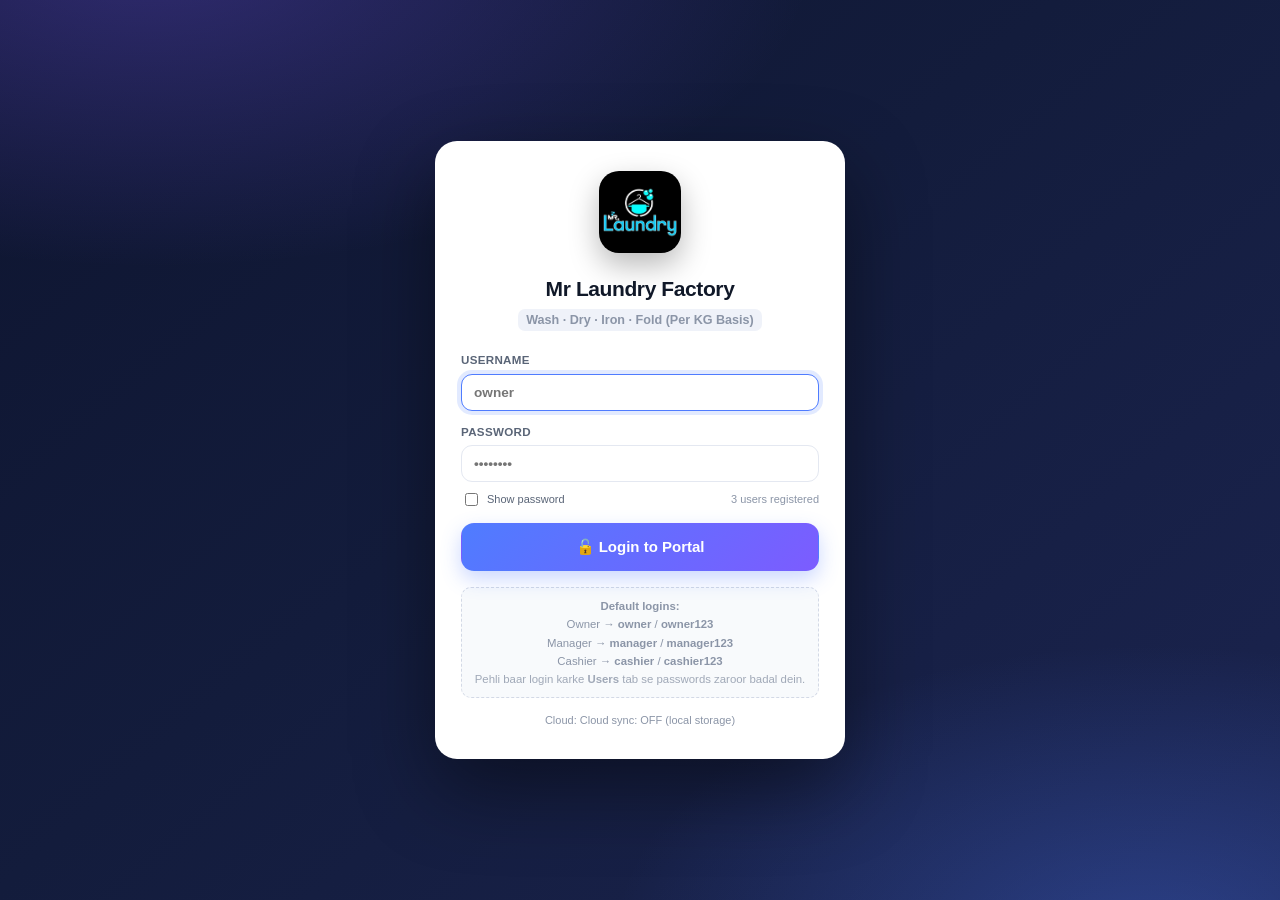
==== Mr-Laundry-Factory-Portal.html @ 68294111 "Add files via upload" ====
<!DOCTYPE html>
<html lang="en">
<head>
<meta charset="UTF-8" />
<meta name="viewport" content="width=device-width, initial-scale=1.0" />
<title>Mr Laundry Factory Portal — Per KG Wash Business</title>
<meta name="theme-color" content="#4f7cff" />
<link rel="icon" href="[data-uri]" />
<style>
/* ============================================================
   MR LAUNDRY FACTORY PORTAL — STYLESHEET
   Light + Dark theme · Sidebar shell · Cards · Tables · Modals
   ============================================================ */

:root {
  --brand: #4f7cff;
  --brand-2: #7c5cff;
  --brand-soft: #eef3ff;
  --bg: #f4f6fb;
  --surface: #ffffff;
  --surface-2: #f8fafc;
  --surface-3: #eff2f9;
  --border: #e4e8f1;
  --border-strong: #d3d9e6;
  --text: #101828;
  --text-2: #5a6577;
  --text-3: #8b95a7;
  --ok: #16a34a;
  --ok-soft: #e8f8ee;
  --warn: #d97706;
  --warn-soft: #fef4e6;
  --danger: #dc2626;
  --danger-soft: #fdeded;
  --info: #0891b2;
  --info-soft: #e6f7fb;
  --shadow: 0 1px 2px rgba(16, 24, 40, .05), 0 8px 24px rgba(16, 24, 40, .06);
  --shadow-lg: 0 18px 50px rgba(16, 24, 40, .16);
  --r: 14px;
  --r-sm: 10px;
  --sidebar-w: 262px;
}

html[data-theme="dark"] {
  --brand: #6b93ff;
  --brand-2: #9b7cff;
  --brand-soft: #1b2440;
  --bg: #0b1220;
  --surface: #121a2b;
  --surface-2: #172033;
  --surface-3: #1d2740;
  --border: #253048;
  --border-strong: #33405d;
  --text: #eaf0ff;
  --text-2: #9aa7c2;
  --text-3: #6f7d99;
  --ok: #34d399; --ok-soft: #0f2f24;
  --warn: #fbbf24; --warn-soft: #33270f;
  --danger: #f87171; --danger-soft: #35191b;
  --info: #38bdf8; --info-soft: #0e2a3a;
  --shadow: 0 1px 2px rgba(0, 0, 0, .4), 0 10px 30px rgba(0, 0, 0, .35);
  --shadow-lg: 0 24px 60px rgba(0, 0, 0, .5);
}

* { box-sizing: border-box; -webkit-tap-highlight-color: transparent; }
html, body { height: 100%; }
body {
  margin: 0;
  font-family: 'Inter', -apple-system, BlinkMacSystemFont, 'Segoe UI', Roboto, Tahoma, sans-serif;
  background: var(--bg); color: var(--text);
  font-size: 14px; line-height: 1.5;
  -webkit-font-smoothing: antialiased;
}
a { color: inherit; text-decoration: none; }
h1, h2, h3, h4 { margin: 0; }
::selection { background: rgba(79, 124, 255, .25); }
::-webkit-scrollbar { width: 10px; height: 10px; }
::-webkit-scrollbar-thumb { background: var(--border-strong); border-radius: 20px; border: 3px solid transparent; background-clip: content-box; }
::-webkit-scrollbar-track { background: transparent; }

/* ============ SHELL ============ */
.shell { display: flex; min-height: 100vh; }

.sidebar {
  width: var(--sidebar-w); flex: 0 0 var(--sidebar-w);
  background: var(--surface); border-right: 1px solid var(--border);
  display: flex; flex-direction: column;
  position: sticky; top: 0; height: 100vh; z-index: 60;
}
.brand { display: flex; gap: 10px; align-items: center; padding: 16px 16px 14px; border-bottom: 1px solid var(--border); }
.brand-logo { width: 42px; height: 42px; border-radius: 12px; object-fit: cover; background: #000; box-shadow: var(--shadow); }
.brand-txt { display: flex; flex-direction: column; line-height: 1.25; overflow: hidden; }
.brand-txt b { font-size: 14.5px; font-weight: 800; letter-spacing: -.2px; white-space: nowrap; overflow: hidden; text-overflow: ellipsis; }
.brand-txt span { font-size: 11px; color: var(--text-3); font-weight: 600; text-transform: uppercase; letter-spacing: .6px; }

.nav { flex: 1; overflow-y: auto; padding: 10px 10px 4px; }
.nav-sec { font-size: 10.5px; font-weight: 800; letter-spacing: .9px; text-transform: uppercase; color: var(--text-3); padding: 14px 10px 6px; }
.nav-item {
  display: flex; align-items: center; gap: 10px; padding: 9px 10px; border-radius: 10px;
  font-weight: 600; color: var(--text-2); cursor: pointer; margin-bottom: 2px;
  transition: background .16s ease, color .16s ease, transform .16s ease; position: relative;
}
.nav-item:hover { background: var(--surface-2); color: var(--text); transform: translateX(2px); }
.nav-item.on { background: linear-gradient(135deg, var(--brand), var(--brand-2)); color: #fff; box-shadow: 0 8px 20px rgba(79, 124, 255, .28); }
.nav-item.on .nav-ico { filter: drop-shadow(0 1px 2px rgba(0, 0, 0, .3)); }
.nav-ico { width: 20px; text-align: center; font-size: 15px; }
.nav-lbl { flex: 1; font-size: 13.2px; }
.nav-badge { background: var(--brand-soft); color: var(--brand); font-size: 10.5px; font-weight: 800; padding: 2px 7px; border-radius: 20px; }
.nav-item.on .nav-badge { background: rgba(255, 255, 255, .25); color: #fff; }
.nav-badge.warn { background: var(--warn-soft); color: var(--warn); }

.side-foot { border-top: 1px solid var(--border); padding: 12px; }
.sf-user { display: flex; gap: 10px; align-items: center; margin-bottom: 10px; }
.avatar {
  width: 36px; height: 36px; border-radius: 50%; display: grid; place-items: center; flex: 0 0 36px;
  background: linear-gradient(135deg, var(--brand), var(--brand-2)); color: #fff; font-weight: 800; font-size: 12.5px;
}
.sf-txt { display: flex; flex-direction: column; line-height: 1.25; overflow: hidden; }
.sf-txt b { font-size: 13px; }
.sf-txt span { font-size: 11px; color: var(--text-3); font-weight: 600; }

.main { flex: 1; min-width: 0; display: flex; flex-direction: column; }
.topbar {
  position: sticky; top: 0; z-index: 40; display: flex; align-items: center; gap: 12px;
  padding: 12px 18px; background: color-mix(in srgb, var(--surface) 88%, transparent);
  backdrop-filter: blur(12px); border-bottom: 1px solid var(--border);
}
.menu-btn { display: none !important; }
.tb-title { flex: 1; min-width: 0; }
.tb-title h1 { font-size: 18px; font-weight: 800; letter-spacing: -.3px; white-space: nowrap; overflow: hidden; text-overflow: ellipsis; }
.tb-title p { margin: 1px 0 0; font-size: 12.2px; color: var(--text-3); font-weight: 500; white-space: nowrap; overflow: hidden; text-overflow: ellipsis; }
.tb-actions { display: flex; align-items: center; gap: 8px; }
.page { padding: 18px; flex: 1; }
.foot { padding: 14px 18px 22px; color: var(--text-3); font-size: 11.5px; text-align: center; }
.side-overlay { display: none; }

/* ============ GLOBAL SEARCH ============ */
.gs-wrap { position: relative; }
.gs { width: 230px; }
.gs-drop {
  position: absolute; top: calc(100% + 6px); left: 0; width: 340px; max-height: 380px; overflow-y: auto;
  background: var(--surface); border: 1px solid var(--border); border-radius: var(--r);
  box-shadow: var(--shadow-lg); padding: 6px; display: none; z-index: 80;
}
.gs-drop.show { display: block; animation: pop .16s ease; }
.gs-sec { font-size: 10.5px; font-weight: 800; color: var(--text-3); text-transform: uppercase; letter-spacing: .6px; padding: 8px 8px 4px; }
.gs-item { display: flex; gap: 10px; padding: 8px; border-radius: 9px; cursor: pointer; align-items: flex-start; }
.gs-item:hover { background: var(--surface-2); }
.gs-item b { font-size: 13px; display: block; }
.gs-item i { font-size: 11.5px; color: var(--text-3); font-style: normal; }
.gs-empty { padding: 14px; text-align: center; color: var(--text-3); font-size: 12.5px; }
@keyframes pop { from { opacity: 0; transform: translateY(-6px) } to { opacity: 1; transform: none } }

/* ============ BUTTONS ============ */
.btn {
  display: inline-flex; align-items: center; justify-content: center; gap: 7px;
  padding: 10px 15px; border-radius: 11px; border: 1px solid transparent;
  font-family: inherit; font-size: 13.2px; font-weight: 700; cursor: pointer;
  transition: transform .14s ease, box-shadow .18s ease, background .18s ease, color .18s ease;
  white-space: nowrap; background: var(--surface-3); color: var(--text);
}
.btn:active { transform: scale(.97); }
.btn:hover { box-shadow: var(--shadow); }
.btn-primary { background: linear-gradient(135deg, var(--brand), var(--brand-2)); color: #fff; box-shadow: 0 8px 20px rgba(79, 124, 255, .3); }
.btn-ghost { background: var(--surface); border-color: var(--border); color: var(--text-2); }
.btn-ghost:hover { background: var(--surface-2); color: var(--text); }
.btn-danger { background: var(--danger); color: #fff; }
.btn-success { background: linear-gradient(135deg, #22c55e, #16a34a); color: #fff; box-shadow: 0 8px 20px rgba(22, 163, 74, .3); }
.btn-warn { background: linear-gradient(135deg, #f59e0b, #d97706); color: #fff; }
.btn-sm { padding: 7px 11px; font-size: 12.3px; border-radius: 9px; }
.btn-xs { padding: 5px 9px; font-size: 11.4px; border-radius: 8px; }
.btn-lg { padding: 14px 22px; font-size: 15px; border-radius: 13px; }
.btn-block { width: 100%; }
.icon-btn {
  width: 38px; height: 38px; display: grid; place-items: center; border-radius: 11px;
  background: var(--surface); border: 1px solid var(--border); color: var(--text-2);
  cursor: pointer; font-size: 15px; transition: all .16s ease;
}
.icon-btn:hover { background: var(--surface-2); color: var(--text); box-shadow: var(--shadow); }
.btn[disabled] { opacity: .5; cursor: not-allowed; }
.btn-row { display: flex; gap: 8px; flex-wrap: wrap; }

/* ============ INPUTS ============ */
.inp, select.inp, textarea.inp {
  width: 100%; padding: 10px 12px; border-radius: 11px; border: 1.5px solid var(--border);
  background: var(--surface); color: var(--text); font-family: inherit; font-size: 13.6px; font-weight: 600;
  transition: border .16s ease, box-shadow .16s ease; outline: none;
}
.inp:focus { border-color: var(--brand); box-shadow: 0 0 0 4px color-mix(in srgb, var(--brand) 16%, transparent); }
.inp-sm { padding: 7px 10px; font-size: 12.6px; border-radius: 9px; }
.inp-xs { padding: 5px 8px; font-size: 12px; border-radius: 8px; }
textarea.inp { min-height: 74px; resize: vertical; font-weight: 500; }
label.fld { display: block; margin-bottom: 12px; }
label.fld > span { display: block; font-size: 11.6px; font-weight: 700; color: var(--text-2); margin-bottom: 5px; text-transform: uppercase; letter-spacing: .3px; }
.fld-hint { font-size: 11.2px; color: var(--text-3); margin-top: 4px; font-weight: 500; }
.req { color: var(--danger); }
.inp-money { font-variant-numeric: tabular-nums; }

/* ============ CARDS ============ */
.card { background: var(--surface); border: 1px solid var(--border); border-radius: var(--r); box-shadow: var(--shadow); }
.card + .card { margin-top: 14px; }
.card-head { display: flex; align-items: center; gap: 10px; padding: 14px 16px; border-bottom: 1px solid var(--border); flex-wrap: wrap; }
.card-head h3 { font-size: 14.5px; font-weight: 800; }
.card-head .sp { flex: 1; }
.card-head p { margin: 2px 0 0; font-size: 11.8px; color: var(--text-3); }
.card-body { padding: 16px; }
.card-body.tight { padding: 10px; }
.card-flat { box-shadow: none; }

/* ============ STAT CARDS ============ */
.stats { display: grid; grid-template-columns: repeat(auto-fit, minmax(205px, 1fr)); gap: 13px; margin-bottom: 14px; }
.stat {
  background: var(--surface); border: 1px solid var(--border); border-radius: var(--r);
  padding: 14px 15px; box-shadow: var(--shadow); position: relative; overflow: hidden;
  transition: transform .18s ease, box-shadow .18s ease;
}
.stat::after { content: ''; position: absolute; inset: 0 auto 0 0; width: 4px; background: var(--brand); opacity: .85; }
.stat:hover { transform: translateY(-3px); box-shadow: var(--shadow-lg); }
.stat-click { cursor: pointer; }
.stat-top { display: flex; align-items: center; gap: 8px; margin-bottom: 8px; }
.stat-ic { font-size: 15px; }
.stat-lbl { font-size: 11.4px; font-weight: 700; color: var(--text-2); text-transform: uppercase; letter-spacing: .35px; }
.stat-val { font-size: 24px; font-weight: 850; letter-spacing: -.7px; font-variant-numeric: tabular-nums; }
.stat-foot { font-size: 11.4px; color: var(--text-3); margin-top: 5px; font-weight: 600; }
.stat.good::after { background: var(--ok); }
.stat.good .stat-val { color: var(--ok); }
.stat.bad::after { background: var(--danger); }
.stat.bad .stat-val { color: var(--danger); }
.stat.warn::after { background: var(--warn); }
.stat.warn .stat-val { color: var(--warn); }
.stat.info::after { background: var(--info); }
.stat.info .stat-val { color: var(--info); }
.stat.purple::after { background: var(--brand-2); }

/* ============ PERIOD BAR ============ */
.period-bar {
  display: flex; align-items: center; gap: 10px; flex-wrap: wrap;
  background: var(--surface); border: 1px solid var(--border); border-radius: var(--r);
  padding: 10px 12px; margin-bottom: 14px; box-shadow: var(--shadow);
}
.seg { display: flex; gap: 4px; background: var(--surface-3); padding: 4px; border-radius: 11px; }
.seg-btn {
  border: 0; background: transparent; padding: 7px 13px; border-radius: 8px; cursor: pointer;
  font-family: inherit; font-size: 12.5px; font-weight: 700; color: var(--text-2); transition: all .16s ease; white-space: nowrap;
}
.seg-btn:hover { color: var(--text); }
.seg-btn.on { background: var(--surface); color: var(--brand); box-shadow: var(--shadow); }
.pb-lbl { font-size: 12px; font-weight: 700; color: var(--text-2); }

/* ============ TABS ============ */
.tabs { display: flex; gap: 6px; flex-wrap: wrap; margin-bottom: 14px; border-bottom: 1px solid var(--border); padding-bottom: 2px; }
.tab {
  padding: 9px 14px; border-radius: 10px 10px 0 0; border: 0; background: transparent; cursor: pointer;
  font-family: inherit; font-size: 13px; font-weight: 700; color: var(--text-2); position: relative; transition: all .16s;
}
.tab:hover { color: var(--text); background: var(--surface-2); }
.tab.on { color: var(--brand); }
.tab.on::after { content: ''; position: absolute; left: 10px; right: 10px; bottom: -3px; height: 3px; border-radius: 3px; background: linear-gradient(90deg, var(--brand), var(--brand-2)); }

/* ============ TABLES ============ */
.tbl-wrap { overflow-x: auto; border-radius: var(--r); }
table.tbl { width: 100%; border-collapse: separate; border-spacing: 0; font-size: 13px; min-width: 620px; }
table.tbl th {
  text-align: left; font-size: 10.9px; text-transform: uppercase; letter-spacing: .5px; color: var(--text-3);
  font-weight: 800; padding: 10px 12px; background: var(--surface-2); border-bottom: 1px solid var(--border); white-space: nowrap;
  position: sticky; top: 0; z-index: 2;
}
table.tbl th.sortable { cursor: pointer; user-select: none; }
table.tbl th.sortable:hover { color: var(--brand); }
table.tbl td { padding: 10px 12px; border-bottom: 1px solid var(--border); vertical-align: middle; }
table.tbl tbody tr { transition: background .14s ease; }
table.tbl tbody tr:hover { background: var(--surface-2); }
table.tbl tbody tr.row-click { cursor: pointer; }
table.tbl tfoot td { padding: 10px 12px; font-weight: 800; background: var(--surface-2); border-top: 2px solid var(--border-strong); }
.t-right { text-align: right; font-variant-numeric: tabular-nums; }
.t-center { text-align: center; }
.t-mono { font-variant-numeric: tabular-nums; }
.t-strong { font-weight: 800; }
.t-muted { color: var(--text-3); }
.t-ok { color: var(--ok); font-weight: 700; }
.t-bad { color: var(--danger); font-weight: 700; }
.t-warn { color: var(--warn); font-weight: 700; }
.t-nowrap { white-space: nowrap; }

/* ============ PILLS & BADGES ============ */
.pill { display: inline-block; padding: 3px 9px; border-radius: 20px; font-size: 11px; font-weight: 800; white-space: nowrap; }
.pill-ok { background: var(--ok-soft); color: var(--ok); }
.pill-warn { background: var(--warn-soft); color: var(--warn); }
.pill-due { background: var(--danger-soft); color: var(--danger); }
.pill-muted { background: var(--surface-3); color: var(--text-3); }
.pill-info { background: var(--info-soft); color: var(--info); }
.pill-brand { background: var(--brand-soft); color: var(--brand); }
.tag { display: inline-block; padding: 2px 8px; border-radius: 7px; font-size: 11px; font-weight: 800; background: var(--surface-3); color: var(--text-2); }

.empty { padding: 38px 16px; text-align: center; color: var(--text-3); font-weight: 600; font-size: 13px; }
.empty-ico { font-size: 34px; margin-bottom: 8px; opacity: .8; }

/* ============ LAYOUT HELPERS ============ */
.grid { display: grid; gap: 14px; }
.g2 { grid-template-columns: repeat(2, minmax(0, 1fr)); }
.g3 { grid-template-columns: repeat(3, minmax(0, 1fr)); }
.g4 { grid-template-columns: repeat(4, minmax(0, 1fr)); }
.g-2-1 { grid-template-columns: 2fr 1fr; }
.g-1-2 { grid-template-columns: 1fr 2fr; }
.row { display: flex; gap: 10px; align-items: center; flex-wrap: wrap; }
.row.nowrap { flex-wrap: nowrap; }
.spread { display: flex; align-items: center; justify-content: space-between; gap: 10px; flex-wrap: wrap; }
.mt0 { margin-top: 0 } .mt6 { margin-top: 6px } .mt10 { margin-top: 10px } .mt14 { margin-top: 14px } .mt20 { margin-top: 20px }
.mb0 { margin-bottom: 0 } .mb6 { margin-bottom: 6px } .mb10 { margin-bottom: 10px } .mb14 { margin-bottom: 14px }
.muted { color: var(--text-3) } .dim { color: var(--text-2) }
.small { font-size: 12px } .tiny { font-size: 11px }
.big { font-size: 20px; font-weight: 850; letter-spacing: -.4px }
.center { text-align: center } .right { text-align: right }
.flex1 { flex: 1 } .grow { flex: 1 1 220px }
.hide { display: none !important }
.nowrap { white-space: nowrap }
.divider { height: 1px; background: var(--border); margin: 12px 0 }
.kv { display: flex; justify-content: space-between; gap: 12px; padding: 8px 0; border-bottom: 1px dashed var(--border); font-size: 13px; }
.kv:last-child { border-bottom: 0; }
.kv span { color: var(--text-2); font-weight: 600; }
.kv b { font-weight: 800; font-variant-numeric: tabular-nums; }
.kv.total { border-top: 2px solid var(--border-strong); border-bottom: 0; margin-top: 6px; padding-top: 10px; font-size: 15px; }
.kv.total b { font-size: 17px; }
.note-box { background: var(--warn-soft); border: 1px dashed color-mix(in srgb, var(--warn) 45%, transparent); color: var(--text); border-radius: var(--r-sm); padding: 10px 12px; font-size: 12.4px; line-height: 1.6; }
.note-box.info { background: var(--info-soft); border-color: color-mix(in srgb, var(--info) 40%, transparent); }
.note-box.ok { background: var(--ok-soft); border-color: color-mix(in srgb, var(--ok) 40%, transparent); }
.note-box.bad { background: var(--danger-soft); border-color: color-mix(in srgb, var(--danger) 40%, transparent); }

/* ============ CHART ============ */
.chart-wrap { width: 100%; }
.bar-chart { width: 100%; display: block; color: var(--text-3); }
.chart-legend { display: flex; gap: 14px; justify-content: center; font-size: 11.6px; color: var(--text-2); font-weight: 700; margin-top: 6px; }
.dot { width: 9px; height: 9px; border-radius: 3px; display: inline-block; margin-right: 5px; }
.dot.inc { background: linear-gradient(135deg, #4f7cff, #7c5cff); }
.dot.exp { background: linear-gradient(135deg, #f87171, #ef4444); }

/* progress rows */
.prow { margin-bottom: 11px; }
.prow-top { display: flex; justify-content: space-between; font-size: 12.4px; font-weight: 700; margin-bottom: 5px; color: var(--text-2); }
.prow-top b { color: var(--text); }
.pbar { height: 9px; background: var(--surface-3); border-radius: 20px; overflow: hidden; }
.pbar i { display: block; height: 100%; border-radius: 20px; transition: width .5s cubic-bezier(.4, 0, .2, 1); }

/* donut */
.donut-wrap { display: flex; gap: 18px; align-items: center; flex-wrap: wrap; }
.donut { width: 138px; height: 138px; border-radius: 50%; position: relative; flex: 0 0 138px; }
.donut-hole {
  position: absolute; inset: 16px; background: var(--surface); border-radius: 50%;
  display: grid; place-items: center; align-content: center; text-align: center;
}
.donut-hole b { font-size: 20px; font-weight: 850; letter-spacing: -.5px; }
.donut-hole span { font-size: 10.5px; color: var(--text-3); font-weight: 700; letter-spacing: .8px; }
.donut-legend { flex: 1; min-width: 200px; }
.dl-row { display: flex; align-items: center; gap: 8px; padding: 6px 0; font-size: 12.6px; border-bottom: 1px dashed var(--border); }
.dl-row:last-child { border-bottom: 0; }
.dl-row i { width: 10px; height: 10px; border-radius: 3px; }
.dl-lbl { flex: 1; font-weight: 700; color: var(--text-2); }
.dl-row b { font-weight: 800; font-variant-numeric: tabular-nums; }
.dl-row em { font-style: normal; font-size: 11px; color: var(--text-3); background: var(--surface-3); padding: 1px 6px; border-radius: 6px; font-weight: 700; }

/* ============ QUICK MENU ============ */
.quick-menu { display: grid; grid-template-columns: 1fr 1fr; gap: 8px; }
.qm-item {
  text-align: left; padding: 11px 12px; border-radius: 10px; border: 1px solid var(--border);
  background: var(--surface-2); font-family: inherit; font-size: 12.8px; font-weight: 700; color: var(--text); cursor: pointer;
}
.qm-item:hover { background: var(--brand-soft); border-color: var(--brand); color: var(--brand); }

/* ============ MODAL ============ */
#modal-root { position: relative; z-index: 200; }
.modal-wrap { position: fixed; inset: 0; display: grid; place-items: center; padding: 18px; z-index: 200; }
.modal-backdrop { position: absolute; inset: 0; background: rgba(9, 14, 26, .55); backdrop-filter: blur(3px); opacity: 0; transition: opacity .2s ease; }
.modal-wrap.show .modal-backdrop { opacity: 1; }
.modal {
  position: relative; background: var(--surface); border-radius: 18px; box-shadow: var(--shadow-lg);
  width: 100%; max-width: 640px; max-height: 92vh; display: flex; flex-direction: column;
  transform: translateY(16px) scale(.98); opacity: 0; transition: all .24s cubic-bezier(.4, 0, .2, 1);
  border: 1px solid var(--border);
}
.modal-wrap.show .modal { transform: none; opacity: 1; }
.modal-sm { max-width: 430px; }
.modal-lg { max-width: 880px; }
.modal-xl { max-width: 1120px; }
.modal-head { display: flex; align-items: center; gap: 10px; padding: 15px 18px; border-bottom: 1px solid var(--border); }
.modal-head h3 { flex: 1; font-size: 15.5px; font-weight: 800; }
.modal-body { padding: 18px; overflow-y: auto; }
.modal-foot { padding: 13px 18px; border-top: 1px solid var(--border); display: flex; justify-content: flex-end; gap: 8px; flex-wrap: wrap; background: var(--surface-2); border-radius: 0 0 18px 18px; }

/* ============ TOAST ============ */
#toast-container { position: fixed; top: 16px; right: 16px; z-index: 400; display: flex; flex-direction: column; gap: 9px; pointer-events: none; }
.toast {
  display: flex; gap: 10px; align-items: center; min-width: 250px; max-width: 400px;
  background: var(--surface); border: 1px solid var(--border); border-left: 4px solid var(--brand);
  border-radius: 12px; padding: 12px 14px; box-shadow: var(--shadow-lg); font-size: 13px; font-weight: 650;
  animation: toastIn .28s cubic-bezier(.4, 0, .2, 1); pointer-events: auto;
}
.toast.out { animation: toastOut .3s forwards ease; }
.toast-success { border-left-color: var(--ok); }
.toast-error { border-left-color: var(--danger); }
.toast-warn { border-left-color: var(--warn); }
.t-ico { font-size: 15px; }
@keyframes toastIn { from { opacity: 0; transform: translateX(40px) } to { opacity: 1; transform: none } }
@keyframes toastOut { to { opacity: 0; transform: translateX(40px) } }

/* ============ PICKER ============ */
.picker { display: flex; gap: 8px; }
.picker select { flex: 1; }
.picker .btn { flex: 0 0 auto; }

/* ============ CATEGORY INPUT GRID (New Sales) ============ */
.cat-grid { display: grid; grid-template-columns: repeat(auto-fit, minmax(230px, 1fr)); gap: 12px; }
.cat-card { border: 1.6px solid var(--border); border-radius: var(--r); padding: 13px; background: var(--surface-2); transition: all .18s ease; }
.cat-card.on { border-color: var(--cat-color, var(--brand)); background: color-mix(in srgb, var(--cat-color, var(--brand)) 8%, var(--surface)); box-shadow: 0 8px 22px color-mix(in srgb, var(--cat-color, var(--brand)) 18%, transparent); }
.cat-card-head { display: flex; align-items: center; gap: 8px; margin-bottom: 10px; }
.cat-dot { width: 12px; height: 12px; border-radius: 4px; background: var(--cat-color, var(--brand)); }
.cat-name { font-weight: 800; font-size: 13.6px; flex: 1; }
.cat-kg-input { display: flex; align-items: center; gap: 8px; }
.cat-kg-input .inp { font-size: 20px; font-weight: 850; padding: 9px 11px; text-align: center; }
.cat-unit { font-weight: 800; color: var(--text-3); font-size: 12.5px; }
.cat-items { display: flex; flex-wrap: wrap; gap: 6px; margin-top: 10px; }
.item-chip {
  border: 1.4px solid var(--border); background: var(--surface); border-radius: 9px; padding: 6px 10px;
  font-size: 12.2px; font-weight: 700; cursor: pointer; color: var(--text-2); transition: all .15s ease; font-family: inherit;
}
.item-chip:hover { border-color: var(--brand); color: var(--brand); transform: translateY(-1px); }
.item-chip.on { background: var(--brand); border-color: var(--brand); color: #fff; box-shadow: 0 6px 16px rgba(79, 124, 255, .3); }
.item-chip small { opacity: .75; font-weight: 700; }

.kg-total-bar {
  display: flex; align-items: center; gap: 16px; flex-wrap: wrap;
  background: linear-gradient(135deg, var(--brand), var(--brand-2)); color: #fff;
  border-radius: var(--r); padding: 14px 18px; box-shadow: 0 14px 34px rgba(79, 124, 255, .28);
}
.kg-total-bar .kt-lbl { font-size: 11.6px; font-weight: 700; opacity: .9; text-transform: uppercase; letter-spacing: .5px; }
.kg-total-bar .kt-val { font-size: 26px; font-weight: 850; letter-spacing: -.8px; }
.kg-total-bar .kt-sep { width: 1px; align-self: stretch; background: rgba(255, 255, 255, .3); }
.kg-total-bar .kt-item { min-width: 108px; }

/* summary sticky panel */
.sum-panel { position: sticky; top: 84px; }
.bill-lines { border: 1px solid var(--border); border-radius: var(--r-sm); overflow: hidden; }
.bill-line { display: flex; justify-content: space-between; gap: 10px; padding: 9px 11px; font-size: 12.8px; border-bottom: 1px solid var(--border); background: var(--surface); }
.bill-line:last-child { border-bottom: 0; }
.bill-line b { font-variant-numeric: tabular-nums; }

/* ============ TIMELINE (sale detail) ============ */
.timeline { display: flex; gap: 0; align-items: flex-start; margin: 6px 0 16px; }
.tl-step { flex: 1; text-align: center; position: relative; }
.tl-step::before { content: ''; position: absolute; top: 17px; left: 0; right: 0; height: 3px; background: var(--surface-3); }
.tl-step:first-child::before { left: 50%; }
.tl-step:last-child::before { right: 50%; }
.tl-step.done::before, .tl-step.cur::before { background: var(--ok); }
.tl-dot {
  position: relative; width: 36px; height: 36px; margin: 0 auto 7px; border-radius: 50%;
  display: grid; place-items: center; background: var(--surface-3); color: var(--text-3); font-size: 15px;
  border: 3px solid var(--surface); box-shadow: 0 0 0 1px var(--border); z-index: 2;
}
.tl-step.done .tl-dot { background: var(--ok); color: #fff; box-shadow: 0 0 0 3px var(--ok-soft); }
.tl-step.cur .tl-dot { background: var(--brand); color: #fff; box-shadow: 0 0 0 3px var(--brand-soft); animation: pulse 1.8s infinite; }
@keyframes pulse { 0%, 100% { box-shadow: 0 0 0 3px var(--brand-soft) } 50% { box-shadow: 0 0 0 9px color-mix(in srgb, var(--brand) 12%, transparent) } }
.tl-lbl { font-size: 11.4px; font-weight: 800; color: var(--text-2); }
.tl-sub { font-size: 10.6px; color: var(--text-3); }

/* ============ LOGIN ============ */
.login-wrap {
  min-height: 100vh; display: grid; place-items: center; padding: 20px;
  background:
    radial-gradient(1100px 520px at 12% -5%, rgba(124, 92, 255, .30), transparent 60%),
    radial-gradient(900px 500px at 90% 105%, rgba(79, 124, 255, .32), transparent 60%),
    linear-gradient(140deg, #0e1530 0%, #131c3c 45%, #1b2450 100%);
}
.login-card {
  width: 100%; max-width: 410px; background: var(--surface); border-radius: 22px;
  box-shadow: 0 30px 80px rgba(0, 0, 0, .45); padding: 30px 26px; text-align: center;
  animation: cardIn .5s cubic-bezier(.4, 0, .2, 1);
}
@keyframes cardIn { from { opacity: 0; transform: translateY(24px) } to { opacity: 1; transform: none } }
.login-card img { width: 82px; height: 82px; object-fit: cover; border-radius: 20px; background: #000; box-shadow: 0 12px 30px rgba(0, 0, 0, .28); }
.login-card h1 { font-size: 21px; font-weight: 850; margin-top: 14px; letter-spacing: -.4px; }
.login-card p.tag { font-size: 12.6px; color: var(--text-3); margin: 4px 0 20px; font-weight: 600; }
.login-card .inp { text-align: left; }
.login-hint { margin-top: 16px; font-size: 11.4px; color: var(--text-3); background: var(--surface-2); border: 1px dashed var(--border-strong); border-radius: var(--r-sm); padding: 9px; line-height: 1.6; }

/* ============ PRINT HELPERS (screen preview) ============ */
#print-frame { position: fixed; right: 0; bottom: 0; width: 0; height: 0; border: 0; visibility: hidden; }

/* ============ RESPONSIVE ============ */
@media (max-width: 1100px) {
  .g4 { grid-template-columns: repeat(2, minmax(0, 1fr)); }
  .g-2-1, .g-1-2 { grid-template-columns: 1fr; }
}
@media (max-width: 900px) {
  .sidebar {
    position: fixed; left: 0; top: 0; transform: translateX(-104%); transition: transform .26s cubic-bezier(.4, 0, .2, 1);
    box-shadow: var(--shadow-lg);
  }
  .sidebar.open { transform: none; }
  .side-overlay { display: block; position: fixed; inset: 0; background: rgba(9, 14, 26, .5); opacity: 0; pointer-events: none; transition: opacity .2s; z-index: 55; }
  .side-overlay.show { opacity: 1; pointer-events: auto; }
  .menu-btn { display: grid !important; }
  .gs { width: 150px; }
  .page { padding: 14px; }
  .g3, .g2 { grid-template-columns: 1fr; }
}
@media (max-width: 620px) {
  .stats { grid-template-columns: 1fr; }
  .tb-title p { display: none; }
  .tb-title h1 { font-size: 15.5px; }
  .gs { display: none; }
  .g4 { grid-template-columns: 1fr; }
  .stat-val { font-size: 21px; }
  .quick-menu { grid-template-columns: 1fr; }
  .modal { max-height: 96vh; }
}

/* ============ PRINT (main window) ============ */
@media print {
  .sidebar, .topbar, .foot, .period-bar, .btn, .tabs { display: none !important; }
  body { background: #fff; }
}

/* ============ QUICK ACTION GRID (dashboard) ============ */
.qgrid { display: grid; grid-template-columns: repeat(auto-fit, minmax(150px, 1fr)); gap: 10px; }
.qa {
  display: flex; flex-direction: column; gap: 3px; text-align: left; cursor: pointer;
  border: 1px solid var(--border); border-radius: 12px; padding: 12px 13px;
  background: var(--surface-2); font-family: inherit; color: var(--text);
  transition: transform .16s ease, box-shadow .18s ease, border-color .18s ease;
}
.qa:hover { transform: translateY(-3px); box-shadow: var(--shadow); border-color: var(--brand); }
.qa span { font-size: 19px; }
.qa b { font-size: 12.9px; font-weight: 800; }
.qa i { font-size: 11px; color: var(--text-3); font-style: normal; font-weight: 600; }
.qa-brand { border-left: 4px solid var(--brand); }
.qa-ok { border-left: 4px solid var(--ok); }
.qa-warn { border-left: 4px solid var(--warn); }
.qa-info { border-left: 4px solid var(--info); }
.qa-purple { border-left: 4px solid var(--brand-2); }
.qa-dark { border-left: 4px solid var(--text-2); }

/* code snippet + mono */
.codesnip {
  background: var(--surface-3); border: 1px solid var(--border); border-radius: 8px;
  padding: 9px 11px; font-family: ui-monospace, SFMono-Regular, Menlo, Consolas, monospace;
  font-size: 11.4px; line-height: 1.6; overflow-x: auto; white-space: pre; color: var(--text-2); margin: 6px 0;
}
.mono { font-family: ui-monospace, SFMono-Regular, Menlo, Consolas, monospace; font-size: 12px; }

</style>
</head>
<body>
<div id="app"></div>
<div id="toast-container"></div>
<div id="modal-root"></div>
<script>
/* Shared logo (inline) — print header aur branding ke liye */
window.MLF_LOGO = "[data-uri]";
</script>

<!-- assets/js/utils.js -->
<script>
/* ============================================================
   MR LAUNDRY FACTORY PORTAL — UTILITIES
   Helpers: DOM, formatting, date ranges, modal, toast, print, export
   ============================================================ */

/* ---------------- DOM ----------------
   Scoped lookup: agar root diya gaya ho aur selector sirf "#id" ho to
   apne aap descendants mein dhoondein — is tarah ek jaisi id wale do
   modals (ya band hone wala modal) aapas mein conflict nahi karte. */
function $(sel, root) {
  root = root || document;
  if (root !== document && typeof sel === 'string' && /^#[A-Za-z][\w:.-]*$/.test(sel)) {
    const id = sel.slice(1);
    const all = root.getElementsByTagName('*');
    for (let i = 0; i < all.length; i++) { if (all[i].id === id) return all[i]; }
    return null;
  }
  return root.querySelector(sel);
}
function $$(sel, root) { return Array.prototype.slice.call((root || document).querySelectorAll(sel)); }
function el(html) { const d = document.createElement('div'); d.innerHTML = html.trim(); return d.firstElementChild; }

/* ---------------- SAFE STORAGE ----------------
   Sandboxed iframe / private mode mein localStorage block ho sakta hai —
   is liye har access safe wrapper se hota hai (warna woh jagah chal nahi pati). */
const SafeStore = {
  mem: {},
  ok: (function () {
    try { localStorage.setItem('__mlfTest', '1'); localStorage.removeItem('__mlfTest'); return true; }
    catch (e) { return false; }
  })(),
  get(k) {
    try { return this.ok ? localStorage.getItem(k) : (Object.prototype.hasOwnProperty.call(this.mem, k) ? this.mem[k] : null); }
    catch (e) { return Object.prototype.hasOwnProperty.call(this.mem, k) ? this.mem[k] : null; }
  },
  set(k, v) {
    try { if (this.ok) { localStorage.setItem(k, v); return true; } } catch (e) { /* fall through */ }
    this.mem[k] = String(v);
    return false;
  },
  del(k) {
    try { if (this.ok) localStorage.removeItem(k); } catch (e) {}
    delete this.mem[k];
  }
};

/* ---------------- IDS ---------------- */
function uid(prefix) {
  return (prefix || 'id') + '_' + Date.now().toString(36) + Math.random().toString(36).slice(2, 7);
}

/* ---------------- NUMBERS ---------------- */
function num(v) { const n = parseFloat(v); return isNaN(n) ? 0 : n; }
function round1(v) { return Math.round((num(v) + Number.EPSILON) * 10) / 10; }
function round2(v) { return Math.round((num(v) + Number.EPSILON) * 100) / 100; }
function fmtNum(v, dp) {
  const n = num(v);
  const d = (dp === undefined) ? (Math.abs(n % 1) > 0.001 ? 2 : 0) : dp;
  return n.toLocaleString('en-PK', { minimumFractionDigits: d, maximumFractionDigits: d });
}
function fmtKg(v) { return fmtNum(round1(v), Math.abs(num(v) % 1) > 0.001 ? 1 : 0) + ' kg'; }
function fmtPcs(v) { return fmtNum(v, 0) + ' pcs'; }
function fmtMoney(v, noSym) {
  const n = round2(v);
  const s = Math.abs(n).toLocaleString('en-PK', { minimumFractionDigits: 2, maximumFractionDigits: 2 });
  return (n < 0 ? '-' : '') + (noSym ? '' : 'Rs. ') + s;
}
function fmtMoneyShort(v) {
  const n = num(v);
  if (Math.abs(n) >= 10000000) return 'Rs. ' + (n / 10000000).toFixed(2) + ' Cr';
  if (Math.abs(n) >= 100000) return 'Rs. ' + (n / 100000).toFixed(2) + ' Lac';
  return fmtMoney(n);
}

/* ---------------- DATES ---------------- */
function todayISO() { return isoDay(new Date()); }
function isoDay(d) {
  const x = (d instanceof Date) ? d : new Date(d);
  if (isNaN(x)) return '';
  const m = String(x.getMonth() + 1).padStart(2, '0');
  const day = String(x.getDate()).padStart(2, '0');
  return x.getFullYear() + '-' + m + '-' + day;
}
function monthKey(d) { const s = (typeof d === 'string' ? d : isoDay(d)); return (s || '').slice(0, 7); }
function monthStart(ym) { return (ym || monthKey(todayISO())) + '-01'; }
function monthEnd(ym) {
  const y = +ym.slice(0, 4), m = +ym.slice(5, 7);
  return isoDay(new Date(y, m, 0));
}
function monthLabel(ym) {
  const L = ['', 'Jan', 'Feb', 'Mar', 'Apr', 'May', 'Jun', 'Jul', 'Aug', 'Sep', 'Oct', 'Nov', 'Dec'];
  if (!ym) return '';
  return (L[+ym.slice(5, 7)] || '') + ' ' + ym.slice(0, 4);
}
const MONTH_NAMES = ['January', 'February', 'March', 'April', 'May', 'June', 'July', 'August', 'September', 'October', 'November', 'December'];
function fmtDate(iso) {
  if (!iso) return '—';
  const s = String(iso).slice(0, 10).split('-');
  if (s.length !== 3) return iso;
  return s[2] + '-' + (MONTH_NAMES[+s[1] - 1] || s[1]).slice(0, 3) + '-' + s[0];
}
function fmtDateLong(iso) {
  if (!iso) return '—';
  const s = String(iso).slice(0, 10).split('-');
  if (s.length !== 3) return iso;
  return (+s[2]) + ' ' + (MONTH_NAMES[+s[1] - 1] || s[1]) + ' ' + s[0];
}
function addDays(iso, n) {
  const d = new Date(String(iso).slice(0, 10) + 'T00:00:00');
  d.setDate(d.getDate() + n);
  return isoDay(d);
}
function daysBetween(a, b) {
  const d1 = new Date(String(a).slice(0, 10) + 'T00:00:00');
  const d2 = new Date(String(b).slice(0, 10) + 'T00:00:00');
  return Math.round((d2 - d1) / 86400000);
}
function lastMonths(n) {
  const out = [], d = new Date();
  d.setDate(1);
  for (let i = 0; i < n; i++) { out.push(monthKey(isoDay(d))); d.setMonth(d.getMonth() - 1); }
  return out;
}

/* ---------------- STRINGS ---------------- */
function esc(s) {
  return String(s === undefined || s === null ? '' : s)
    .replace(/&/g, '&amp;').replace(/</g, '&lt;').replace(/>/g, '&gt;')
    .replace(/"/g, '&quot;').replace(/'/g, '&#39;');
}
function initials(name) {
  return String(name || '?').trim().split(/\s+/).slice(0, 2).map(w => w[0] || '').join('').toUpperCase();
}
function titleCase(s) { return String(s || '').replace(/\w\S*/g, t => t.charAt(0).toUpperCase() + t.slice(1).toLowerCase()); }
function debounce(fn, ms) {
  let t; return function () { const a = arguments, c = this; clearTimeout(t); t = setTimeout(() => fn.apply(c, a), ms || 250); };
}

/* Amount in words — Pakistani invoice style */
function amountInWords(amount) {
  const ones = ['', 'One', 'Two', 'Three', 'Four', 'Five', 'Six', 'Seven', 'Eight', 'Nine', 'Ten', 'Eleven', 'Twelve', 'Thirteen', 'Fourteen', 'Fifteen', 'Sixteen', 'Seventeen', 'Eighteen', 'Nineteen'];
  const tens = ['', '', 'Twenty', 'Thirty', 'Forty', 'Fifty', 'Sixty', 'Seventy', 'Eighty', 'Ninety'];
  function two(n) { return n < 20 ? ones[n] : (tens[Math.floor(n / 10)] + (n % 10 ? ' ' + ones[n % 10] : '')); }
  function three(n) { return (n >= 100 ? ones[Math.floor(n / 100)] + ' Hundred' + (n % 100 ? ' ' + two(n % 100) : '') : two(n)); }
  let n = Math.floor(Math.abs(num(amount)));
  const paisa = Math.round((Math.abs(num(amount)) - n) * 100);
  if (n === 0 && !paisa) return 'Rupees Zero Only';
  let out = '';
  const crore = Math.floor(n / 10000000); n %= 10000000;
  const lac = Math.floor(n / 100000); n %= 100000;
  const thou = Math.floor(n / 1000); n %= 1000;
  if (crore) out += three(crore) + ' Crore ';
  if (lac) out += three(lac) + ' Lac ';
  if (thou) out += three(thou) + ' Thousand ';
  if (n) out += three(n);
  out = out.trim();
  if (paisa) out += ' and ' + two(paisa) + ' Paisa';
  return 'Rupees ' + out + ' Only';
}

/* ---------------- TOAST ---------------- */
function toast(msg, type, ms) {
  let box = $('#toast-container');
  if (!box) { box = document.createElement('div'); box.id = 'toast-container'; document.body.appendChild(box); }
  const icons = { success: '✅', error: '⛔', warn: '⚠️', info: 'ℹ️' };
  const t = document.createElement('div');
  t.className = 'toast toast-' + (type || 'info');
  t.innerHTML = '<span class="t-ico">' + (icons[type] || icons.info) + '</span><span>' + esc(msg) + '</span>';
  box.appendChild(t);
  setTimeout(() => { t.classList.add('out'); setTimeout(() => t.remove(), 320); }, ms || 2800);
}

/* ---------------- MODAL ---------------- */
function openModal(opts) {
  const o = opts || {};
  let root = $('#modal-root');
  if (!root) { root = document.createElement('div'); root.id = 'modal-root'; document.body.appendChild(root); }
  const wrap = document.createElement('div');
  wrap.className = 'modal-wrap';
  wrap.innerHTML = `
    <div class="modal-backdrop" data-close="1"></div>
    <div class="modal ${o.size ? 'modal-' + o.size : ''}">
      <div class="modal-head">
        <h3>${esc(o.title || '')}</h3>
        <button class="icon-btn" data-close="1" title="Close">✕</button>
      </div>
      <div class="modal-body">${o.body || ''}</div>
      ${o.footer === null ? '' : `<div class="modal-foot">${o.footer !== undefined ? o.footer : '<button class="btn btn-ghost" data-close="1">Close</button>'}</div>`}
    </div>`;
  root.appendChild(wrap);
  requestAnimationFrame(() => wrap.classList.add('show'));
  wrap.addEventListener('click', e => { if (e.target.closest('[data-close]')) closeModal(wrap); });
  if (o.onMount) o.onMount(wrap);
  return wrap;
}
function closeModal(w) {
  const wrap = w || $('#modal-root .modal-wrap:last-child');
  if (!wrap) return;
  wrap.classList.remove('show');
  setTimeout(() => wrap.remove(), 200);
}
function closeAllModals() { $$('#modal-root .modal-wrap').forEach(w => w.remove()); }
function confirmDialog(message, opts) {
  const o = opts || {};
  return new Promise(resolve => {
    const w = openModal({
      title: o.title || 'Confirm',
      size: 'sm',
      body: `<p style="margin:6px 0 0;line-height:1.6">${esc(message)}</p>`,
      footer: `<button class="btn btn-ghost" data-close="1">Cancel</button>
               <button class="btn ${o.danger ? 'btn-danger' : 'btn-primary'}" id="cfmYes">${esc(o.yes || 'Yes, continue')}</button>`
    });
    $('#cfmYes', w).onclick = () => { closeModal(w); resolve(true); };
    w.querySelectorAll('[data-close]').forEach(b => b.addEventListener('click', () => setTimeout(() => resolve(false), 10)));
  });
}

/* ---------------- PERIOD (Today / Month / Custom) ---------------- */
const Period = {
  range: 'month',          // today | month | custom | all
  month: monthKey(todayISO()),
  from: monthStart(monthKey(todayISO())),
  to: todayISO(),
  match(dateStr) {
    const d = String(dateStr || '').slice(0, 10);
    if (!d) return false;
    if (this.range === 'all') return true;
    if (this.range === 'today') return d === todayISO();
    if (this.range === 'custom') return d >= (this.from || '0000-01-01') && d <= (this.to || '9999-12-31');
    return d.slice(0, 7) === this.month;
  },
  label() {
    if (this.range === 'today') return 'Today (' + fmtDate(todayISO()) + ')';
    if (this.range === 'all') return 'All Time';
    if (this.range === 'custom') return fmtDate(this.from) + ' → ' + fmtDate(this.to);
    return monthLabel(this.month);
  },
  shortLabel() {
    if (this.range === 'today') return 'Today';
    if (this.range === 'all') return 'All Time';
    if (this.range === 'custom') return 'Custom';
    return monthLabel(this.month);
  },
  bar(idPrefix) {
    const p = idPrefix || 'period';
    const months = lastMonths(18);
    return `<div class="period-bar">
      <div class="seg">
        <button class="seg-btn ${this.range === 'today' ? 'on' : ''}" data-prange="today">📆 Today</button>
        <button class="seg-btn ${this.range === 'month' ? 'on' : ''}" data-prange="month">🗓️ This Month</button>
        <button class="seg-btn ${this.range === 'custom' ? 'on' : ''}" data-prange="custom">🎯 Custom Date</button>
        <button class="seg-btn ${this.range === 'all' ? 'on' : ''}" data-prange="all">♾️ All Time</button>
      </div>
      ${this.range === 'month' ? `<select class="inp inp-sm" data-pmonth>
          ${months.map(m => `<option value="${m}" ${this.month === m ? 'selected' : ''}>${monthLabel(m)}</option>`).join('')}
        </select>` : ''}
      ${this.range === 'custom' ? `<span class="pb-lbl">From</span>
          <input type="date" class="inp inp-sm" data-pfrom value="${this.from || ''}"/>
          <span class="pb-lbl">To</span>
          <input type="date" class="inp inp-sm" data-pto value="${this.to || ''}"/>` : ''}
      <span class="pb-lbl" style="margin-left:auto">${esc(this.label())}</span>
    </div>`;
  },
  bind(container, onChange) {
    const root = container || document;
    $$('[data-prange]', root).forEach(b => b.onclick = () => {
      this.range = b.dataset.prange;
      if (this.range === 'custom') {
        if (!this.from) this.from = monthStart(this.month);
        if (!this.to) this.to = todayISO();
      }
      onChange && onChange();
    });
    const ms = $('[data-pmonth]', root); if (ms) ms.onchange = e => { this.month = e.target.value; this.range = 'month'; onChange && onChange(); };
    const ff = $('[data-pfrom]', root); if (ff) ff.onchange = e => { this.from = e.target.value; this.range = 'custom'; onChange && onChange(); };
    const ft = $('[data-pto]', root); if (ft) ft.onchange = e => { this.to = e.target.value; this.range = 'custom'; onChange && onChange(); };
  }
};

/* ---------------- TABLE HELPERS ---------------- */
function sortRows(rows, keyFn, dir) {
  const d = dir === 'asc' ? 1 : -1;
  return rows.slice().sort((a, b) => {
    const x = keyFn(a), y = keyFn(b);
    if (typeof x === 'number' && typeof y === 'number') return (x - y) * d;
    return String(x).localeCompare(String(y)) * d;
  });
}
function emptyRow(colspan, msg, icon) {
  return `<tr><td colspan="${colspan}"><div class="empty"><div class="empty-ico">${icon || '📭'}</div><div>${esc(msg || 'No records found')}</div></div></td></tr>`;
}

/* ---------------- EXPORT / BACKUP ---------------- */
function downloadFile(filename, content, mime) {
  const blob = (content instanceof Blob) ? content : new Blob([content], { type: mime || 'text/plain;charset=utf-8' });
  const url = URL.createObjectURL(blob);
  const a = document.createElement('a');
  a.href = url; a.download = filename;
  document.body.appendChild(a); a.click(); a.remove();
  setTimeout(() => URL.revokeObjectURL(url), 4000);
}
function toCSV(headers, rows) {
  const q = v => '"' + String(v === undefined || v === null ? '' : v).replace(/"/g, '""') + '"';
  return [headers.map(q).join(',')].concat(rows.map(r => r.map(q).join(','))).join('\r\n');
}
function exportCSV(filename, headers, rows) {
  downloadFile(filename, '\uFEFF' + toCSV(headers, rows), 'text/csv;charset=utf-8');
  toast('CSV exported: ' + filename, 'success');
}

/* ---------------- PRINT ENGINE ---------------- */
/** Paper profile — Settings se aata hai (thermal80 default) */
function paperProfile() {
  const s = (typeof DB !== 'undefined' && DB.settings) ? DB.settings() : {};
  return {
    paper: s.slipPaper || 'thermal80',
    logoOnSlip: s.slipLogo !== false,
    logoH: Math.max(20, Math.min(64, num(s.slipLogoHeight) || 40)),
    showPhone: s.slipPhone !== false,
    showAddress: s.slipAddress !== false
  };
}

function printStyles(size, extra) {
  const base = `
    *{box-sizing:border-box}
    body{font-family:'Segoe UI',Tahoma,Arial,sans-serif;color:#000;margin:0;padding:0;background:#fff}
    h1,h2,h3,h4,p{margin:0}
    table{width:100%;border-collapse:collapse}
    .pr-head{display:flex;justify-content:space-between;align-items:flex-start;gap:12px;border-bottom:2px solid #000;padding-bottom:10px;margin-bottom:12px}
    .pr-head img{max-height:74px;max-width:150px;object-fit:contain}
    .pr-logo-block{display:flex;flex-direction:column;align-items:center;gap:7px}
    .pr-logo-block img{display:block;margin:0 auto}
    .pr-cust{font-size:14px;font-weight:800;line-height:1.35;letter-spacing:.2px}
    .pr-shop{font-size:19px;font-weight:800}
    .pr-sub{font-size:11px;color:#000;line-height:1.5}
    .pr-title{text-align:center;font-size:15px;font-weight:800;letter-spacing:1.5px;margin:6px 0 10px;background:#000;color:#fff;padding:6px;border-radius:4px}
    .pr-meta{display:flex;justify-content:space-between;gap:12px;font-size:12px;margin-bottom:10px}
    .pr-meta div{line-height:1.7}
    .pr-block{border:1px solid #000;border-radius:5px;padding:8px 10px;font-size:12px;background:#fff}
    table.pr-tbl{font-size:12px;border:1px solid #000}
    table.pr-tbl th{background:#eee;border:1px solid #000;padding:6px;text-align:left;font-size:11px;text-transform:uppercase}
    table.pr-tbl td{border:1px solid #000;padding:6px;vertical-align:top}
    .r{text-align:right}.c{text-align:center}
    .pr-tot{width:100%;margin-top:8px;font-size:12px}
    .pr-tot td{padding:5px 8px;border-bottom:1px solid #ddd}
    .pr-tot tr.grand td{border-top:2px solid #000;border-bottom:2px double #000;font-size:14px;font-weight:800}
    .words{font-size:11px;font-style:italic;margin-top:8px;border:1px dashed #000;padding:6px}
    .pr-foot{margin-top:14px;display:flex;justify-content:space-between;font-size:11px;gap:20px}
    .sign{border-top:1px solid #000;width:180px;text-align:center;padding-top:4px;margin-top:34px}
    .small{font-size:10.5px;color:#000;line-height:1.5}
    .badge-pr{display:inline-block;border:1.5px solid #000;border-radius:3px;padding:2px 8px;font-size:10px;font-weight:700;letter-spacing:.5px}
    .pr-page{padding:0}
    .tk{display:flex;justify-content:space-between;gap:8px}
    .tk-b{font-weight:800}
  `;

  const mm = (size === 'thermal58') ? '58mm' : '80mm';
  const w = (size === 'thermal58') ? '44mm' : '70mm';
  const is58 = (size === 'thermal58');

  let sizing = '';
  if (size === 'thermal' || size === 'thermal80' || size === 'thermal58') {
    sizing = `
      /* Black-copper thermal: sirf black / white, koi gray fill nahi */
      @page{size:${mm} auto;margin:2mm}
      html,body{background:#fff}
      body{width:${w};margin:0 auto;padding:0;font-size:10.5px;line-height:1.3;
           -webkit-print-color-adjust:exact;print-color-adjust:exact}
      .pr-page{padding:0 1mm}
      /* HEADER — logo + brand, compact (koi faaltu space nahi) */
      .pr-head{display:flex;flex-direction:column;align-items:center;text-align:center;gap:3px;
               border-bottom:1.5px solid #000;padding:0 0 2mm;margin:0 0 2mm}
      .pr-head img{max-height:${is58 ? '9mm' : '13mm'};max-width:100%;margin:0 auto;display:block;
                   filter:grayscale(1) contrast(2.2)}
      .pr-logo-block{gap:2px}
      .pr-shop{font-size:${is58 ? '12px' : '14px'};font-weight:800;letter-spacing:.2px;line-height:1.15}
      .pr-sub{font-size:${is58 ? '8.5px' : '9.5px'};line-height:1.3}
      .badge-pr{border:1.2px solid #000;padding:1px 6px;font-size:${is58 ? '7.5px' : '8.5px'};font-weight:800;letter-spacing:.4px;border-radius:2px}
      /* TITLE — solid black bar, white text (thermal par sab se saaf) */
      .pr-title{background:#000!important;color:#fff!important;font-size:${is58 ? '10px' : '11px'};
                font-weight:800;letter-spacing:.6px;padding:3px 2px;border-radius:0;margin:0 0 2mm;text-align:center}
      /* META — customer name bold 14px */
      .pr-meta{display:block;font-size:${is58 ? '9px' : '10px'};margin:0 0 1.5mm}
      .pr-meta > div{line-height:1.35;margin-bottom:1mm}
      .pr-cust{font-size:14px!important;font-weight:800!important;line-height:1.2;margin-bottom:.5mm}
      /* TABLE — extra borders nahi, sirf zaroori lines */
      table.pr-tbl{font-size:${is58 ? '9px' : '10px'};border:0;border-top:1.2px solid #000;border-bottom:1.2px solid #000;margin-bottom:1.5mm}
      table.pr-tbl th{background:#fff;color:#000;border:0;border-bottom:1.2px solid #000;padding:1.2mm .5mm;
                      font-size:${is58 ? '7.5px' : '8.5px'};font-weight:800;text-transform:uppercase;letter-spacing:.2px}
      table.pr-tbl td{border:0;border-bottom:.4px dotted #000;padding:1.2mm .5mm;line-height:1.25}
      table.pr-tbl tr:last-child td{border-bottom:0}
      table.pr-tbl .small{font-size:${is58 ? '7.5px' : '8.5px'};line-height:1.2}
      /* TOTALS */
      .pr-tot{font-size:${is58 ? '10px' : '11px'};margin-top:0}
      .pr-tot td{padding:1mm .5mm;border-bottom:.4px dotted #888}
      .pr-tot tr.grand td{border-top:1.2px solid #000;border-bottom:1.2px solid #000;
                          font-size:${is58 ? '12px' : '13.5px'};font-weight:800}
      .words{font-size:${is58 ? '8px' : '9px'};padding:1.5mm;margin-top:1.5mm;border:.6px dashed #000;font-style:normal}
      /* FOOTER — signature + printed time, kam jagah */
      .pr-foot{display:block;margin-top:4mm;font-size:${is58 ? '7.5px' : '8.5px'};text-align:center}
      .sign{margin:7mm auto 0;width:${is58 ? '38mm' : '52mm'};border-top:1px solid #000;padding-top:1mm;font-size:inherit}
      .small{font-size:${is58 ? '8px' : '9px'};line-height:1.3}
      .noprint{display:none!important}
      body > *:last-child{margin-bottom:0}
      .tk{margin-bottom:.5mm}
    `;
  } else if (size === 'a5') {
    sizing = '@page{size:A5;margin:9mm}body{font-size:11px}.pr-page{padding:0}';
  } else {
    sizing = '@page{size:A4;margin:11mm}body{font-size:12px}.pr-page{padding:0}';
  }
  return '<style>' + base + sizing + (extra || '') + '</style>';
}

/* Thermal par lambe titles chhote karein (paper bachta hai) */
function shortDocTitle(t, size) {
  const s = String(t || '');
  if (size !== 'thermal' && size !== 'thermal80' && size !== 'thermal58') return s;
  return s.replace('WASH RECEIVING SLIP (SALE SLIP)', 'SALE SLIP')
    .replace('WASH INVOICE (PER KG)', 'WASH BILL')
    .replace('CONSOLIDATED WASH INVOICE (PER KG)', 'WEEKLY WASH BILL')
    .replace('DELIVERY / GATE PASS', 'DELIVERY SLIP')
    .replace('ACCOUNT STATEMENT', 'STATEMENT');
}

/** Hidden iframe mein print document likhta hai aur print dialog kholta hai. */
function printHTML(title, bodyHtml, opts) {
  const o = opts || {};
  const prev = $('#print-frame');
  if (prev) prev.remove();
  const frame = document.createElement('iframe');
  frame.id = 'print-frame';
  frame.style.cssText = 'position:fixed;right:0;bottom:0;width:0;height:0;border:0;visibility:hidden';
  document.body.appendChild(frame);
  const doc = frame.contentWindow.document;
  const baseHref = (function () {
    try { return new URL('.', location.href).href; } catch (e) { return ''; }
  })();
  doc.open();
  doc.write('<!DOCTYPE html><html><head><meta charset="utf-8"><title>' + esc(title || 'Print') + '</title>' +
    (baseHref ? '<base href="' + esc(baseHref) + '"/>' : '') +
    printStyles(o.size, o.extraCss) + '</head><body>' + (o.wrap === false ? bodyHtml : '<div class="pr-page">' + bodyHtml + '</div>') +
    '<scr' + 'ipt>setTimeout(function(){try{window.focus();window.print();}catch(e){}},250);<\/scr' + 'ipt></body></html>');
  doc.close();
  return frame;
}

/** Kaun sa logo kis document par — thermal = black-only mono logo */
function logoPath(forThermal) {
  const s = (typeof DB !== 'undefined' && DB.settings) ? DB.settings() : {};
  if (forThermal) {
    if (s.logoMono === false) return s.logoImage || "[data-uri]";
    return s.logoMonoImage || "[data-uri]";
  }
  return s.logoColorImage || s.logoImage || "[data-uri]";
}

function absUrl(p) {
  const v = String(p || '');
  if (!v) return '';
  if (/^(data:|https?:|\/\/)/i.test(v)) return v;
  try { return new URL(v, location.href).href; } catch (e) { return v; }
}

/** A4 / invoice header (tables aur statements ke liye) */
function printHeader(settings, docKind, extraLeft) {
  const s = settings || {};
  const logo = absUrl(logoPath(false));
  return '<div class="pr-head">' +
    '<div class="pr-logo-block">' +
      '<img src="' + esc(logo) + '" alt="logo"/>' +
      (docKind ? '<div class="badge-pr">' + esc(docKind) + '</div>' : '') +
    '</div>' +
    '<div>' +
      '<div class="pr-shop">' + esc(s.shopName || 'Mr Laundry Factory') + '</div>' +
      '<div class="pr-sub">' + esc(s.tagline || '') +
        (s.phone ? '<br>Tel: ' + esc(s.phone) : '') +
        (s.address ? '<br>' + esc(s.address) : '') +
        (s.ntn ? '<br>NTN: ' + esc(s.ntn) : '') +
        (extraLeft || '') +
      '</div>' +
    '</div>' +
  '</div>';
}

/** Thermal slip / receipt / delivery slip ke liye compact header */
function printSlipHeader(settings, docKind) {
  const s = settings || {};
  const p = paperProfile();
  const logo = absUrl(logoPath(true));
  return '<div class="pr-head">' +
    (p.logoOnSlip
      ? '<div class="pr-logo-block"><img src="' + esc(logo) + '" alt="logo" style="max-height:' + p.logoH + 'px"/></div>'
      : '') +
    '<div>' +
      '<div class="pr-shop">' + esc(s.shopName || 'Mr Laundry Factory') + '</div>' +
      (s.tagline ? '<div class="pr-sub">' + esc(s.tagline) + '</div>' : '') +
      (p.showPhone && s.phone ? '<div class="pr-sub">Tel: ' + esc(s.phone) + '</div>' : '') +
      (p.showAddress && s.address ? '<div class="pr-sub">' + esc(s.address) + '</div>' : '') +
      (docKind ? '<div style="margin-top:1mm"><span class="badge-pr">' + esc(docKind) + '</span></div>' : '') +
    '</div>' +
  '</div>';
}

/* ---------- TEST PRINTS (printer setting check karne ke liye) ---------- */
function printTestSlip() {
  const shop = DB.settings();
  const p = paperProfile();
  const paper = p.paper || 'thermal80';
  const rate = num(shop.ratePerKg) || 320;
  const rows = [
    { i: 1, name: 'BEDSHEET WASH', cat: 'A', kg: 12.5, pcs: 4 },
    { i: 2, name: 'SHOES / SNEAKERS', cat: 'A', kg: 6, pcs: 3 },
    { i: 3, name: 'TOWEL DRY CLEAN', cat: 'B', kg: 4.5, pcs: 6 }
  ];
  const totalKg = round1(rows.reduce((a, r) => a + r.kg, 0));
  const totalPcs = rows.reduce((a, r) => a + r.pcs, 0);
  const body = `
    ${printSlipHeader(shop, 'TEST PRINT')}
    <div class="pr-title">SALE SLIP (TEST)</div>
    <div class="pr-meta">
      <div class="pr-cust">TEST CUSTOMER (SAMPLE)</div>
      <div class="small">0300-0000000</div>
      <div class="tk"><span>Slip No:</span><b class="tk-b">INV-TEST</b></div>
      <div class="tk"><span>Invoice Date:</span><b class="tk-b">${fmtDate(todayISO())}</b></div>
      <div class="tk"><span>Delivery Date:</span><b class="tk-b">____________</b></div>
    </div>
    <table class="pr-tbl">
      <thead><tr><th style="width:9%">#</th><th>ITEM</th><th class="c" style="width:18%">CAT</th><th class="r" style="width:18%">KG</th><th class="r" style="width:16%">PCS</th></tr></thead>
      <tbody>${rows.map(r => `<tr><td>${r.i}</td><td>${r.name}</td><td class="c">${r.cat}</td>
        <td class="r">${fmtNum(r.kg, 1)}</td><td class="r">${r.pcs}</td></tr>`).join('')}</tbody>
    </table>
    <table class="pr-tot">
      <tr class="grand"><td>TOTAL RECEIVED</td><td class="r">${fmtKg(totalKg)}</td></tr>
      <tr><td>Total Pieces</td><td class="r"><b>${fmtNum(totalPcs)}</b></td></tr>
      <tr><td>&nbsp;&nbsp;— A Category</td><td class="r">18.5 kg</td></tr>
      <tr><td>&nbsp;&nbsp;— B Category</td><td class="r">4.5 kg</td></tr>
      <tr><td>Delivery Pending</td><td class="r"><b>23 kg</b></td></tr>
    </table>
    <div class="pr-foot">
      <div class="small">Yeh TEST print hai (printer setting check). Rate: ${fmtMoney(rate)}/kg</div>
      <div class="sign">Customer Signature</div>
    </div>`;
  printHTML('Test Print — Sale Slip', body, { size: paper });
  toast('Test slip bheji gayi — print dialog mein thermal printer select karein', 'info', 4200);
}

function printTestInvoice() {
  const shop = DB.settings();
  const rate = num(shop.ratePerKg) || 320;
  const body = `
    ${printHeader(shop, 'TEST PRINT')}
    <div class="pr-title">WASH INVOICE (TEST — A4)</div>
    <div class="pr-meta">
      <div><b>Bill To:</b><div class="pr-cust">TEST CUSTOMER (SAMPLE)</div>0300-0000000<br>Karachi</div>
      <div style="text-align:right">Invoice No: <b>INV-TEST</b><br>Invoice Date: <b>${fmtDate(todayISO())}</b><br>Rate: <b>${fmtMoney(rate)} / KG</b></div>
    </div>
    <table class="pr-tbl">
      <thead><tr><th style="width:26px">#</th><th>DESCRIPTION</th><th class="c">CATEGORY</th><th class="r">QTY (KG)</th><th class="r">RATE</th><th class="r">AMOUNT</th></tr></thead>
      <tbody>
        <tr><td>1</td><td>BEDSHEET WASH</td><td class="c">A</td><td class="r">12.5</td><td class="r">${fmtNum(rate)}</td><td class="r">${fmtNum(round2(12.5 * rate))}</td></tr>
        <tr><td>2</td><td>SHOES / SNEAKERS</td><td class="c">A</td><td class="r">6</td><td class="r">${fmtNum(rate)}</td><td class="r">${fmtNum(round2(6 * rate))}</td></tr>
      </tbody>
    </table>
    <table class="pr-tot">
      <tr><td>Total Weight</td><td class="r"><b>18.5 kg</b></td></tr>
      <tr><td>Wash Charges @ ${fmtMoney(rate)} / KG</td><td class="r">${fmtMoney(round2(18.5 * rate))}</td></tr>
      <tr class="grand"><td>TOTAL PAYABLE</td><td class="r">${fmtMoney(round2(18.5 * rate))}</td></tr>
      <tr class="grand"><td>BALANCE DUE</td><td class="r">${fmtMoney(round2(18.5 * rate))}</td></tr>
    </table>
    <div class="words">Amount in words: <b>${esc(amountInWords(round2(18.5 * rate)))}</b></div>
    <div class="pr-foot"><div class="small">Yeh TEST invoice hai.</div><div class="sign">Authorised Signature</div></div>`;
  printHTML('Test Print — Invoice', body, { size: 'a4' });
  toast('Test invoice bheji gayi (A4)', 'info', 3600);
}

/** Slip/receipt/delivery ke liye kaun sa paper profile use karna hai */
function printSizeFor(kind, fallback) {
  if (kind === 'slip' || kind === 'receipt' || kind === 'delivery') {
    const p = paperProfile();
    return p.paper || fallback || 'thermal80';
  }
  return fallback || 'a4';
}

/* ============================================================
   PER KG RATE — quick edit form (Products / New Sales / Dashboard
   / Settings — sab jagah se yahi form khulta hai)
   ============================================================ */
function openRateForm(opts) {
  const s = DB.settings();
  const cur = num(s.ratePerKg);
  const quick = [100, 120, 150, 175, 200, 225, 250, 300, 350, 400];

  const body = `
    <div class="note-box info tiny mb10">
      Yeh rate <b>sab categories (A / B / C)</b> aur sab customers par lagta hai.
      Naye entries isi rate se banenge — <b>purane bill apne purane rate par hi rahenge</b>.
    </div>
    <label class="fld"><span>Rate per KG (Rs) <b class="req">*</b></span>
      <input type="number" step="1" min="1" class="inp" id="rtRate" value="${cur}" style="font-size:22px;font-weight:850;text-align:center"/>
    </label>
    <div class="row" style="gap:6px;flex-wrap:wrap;margin-top:-4px">
      ${quick.map(v => `<button class="btn btn-ghost btn-xs" data-rq="${v}">Rs. ${v}</button>`).join('')}
    </div>
    <div class="grid g2 mt14" style="gap:10px">
      <div class="note-box tiny"><b>Abhi ka rate</b><div class="big">${fmtMoney(cur)} / KG</div></div>
      <div class="note-box ok tiny"><b>Naya rate</b><div class="big" id="rtNew">${fmtMoney(cur)} / KG</div>
        <span class="tiny" id="rtEg">100 KG = ${fmtMoney(round2(cur * 100))}</span></div>
    </div>`;

  const w = openModal({
    title: '⚖️ Per KG Rate Edit', size: 'sm', body,
    footer: `<button class="btn btn-ghost" data-close="1">Cancel</button>
             <button class="btn btn-primary" id="rtSave">💾 Save Rate</button>`
  });

  const inp = $('#rtRate', w);
  if (!inp) return w;   // safety: kuch ghalat ho to crash na ho
  const upd = () => {
    const v = num(inp.value);
    $('#rtNew', w).textContent = fmtMoney(v) + ' / KG';
    $('#rtEg', w).textContent = '100 KG = ' + fmtMoney(round2(v * 100)) + ' · 240 KG = ' + fmtMoney(round2(v * 240));
  };
  inp.oninput = upd;
  $$('[data-rq]', w).forEach(b => b.onclick = () => { inp.value = b.dataset.rq; upd(); });
  setTimeout(() => { inp.focus(); inp.select(); }, 120);

  $('#rtSave', w).onclick = () => {
    const v = num(inp.value);
    if (v <= 0) return toast('Rate 0 se bara likhein', 'error');
    DB.saveSettings({ ratePerKg: v });
    DB.audit('settings', 'Per KG rate change: ' + fmtMoney(cur) + ' to ' + fmtMoney(v));
    toast('Rate update ho gaya - ab naye entries ' + fmtMoney(v) + ' / KG par banenge', 'success', 4200);
    closeModal(w);
    refreshCurrent();
  };
  return w;
}

</script>

<!-- assets/js/db.js -->
<script>
/* ============================================================
   MR LAUNDRY FACTORY PORTAL — DATA LAYER
   ------------------------------------------------------------
   Storage  : localStorage (offline-first, always works)
   Cloud    : optional Firebase Realtime Database sync (Settings
              mein apna config paste karein → "Cloud Sync ON")
   ------------------------------------------------------------
   Tables:
     users[]       staff logins + permissions
     branches[]    factory / shop / unit branches
     customers[]   B2B clients (vendors) jin ko per-kg wash dete hain
     products[]    wash items (Wash & Fold, Iron, Dry Clean...) — category wise
     sales[]       wash slips  { invoiceNo, branchId, customerId, entryDate,
                                 deliveryDate(null until delivered), status,
                                 lines:[{productId, category, qtyKg, pcs, note}],
                                 kgTotal, piecesTotal, rate, amount, paymentMode,
                                 amountPaidAtEntry }
     payments[]    ledger payments { customerId, date, amount, kgCovered,
                                     allocated:[{saleId, amount}], saleItems[], note }
     expenses[]    factory expenses
     purchases[]   items bought from outside vendors
     vendors[]     vendors (jin se purchase karte hain)
     employees[]   factory staff + monthly salary
     salaries[]    salary payments
     drawings[]    owner drawings / nikaal
     settings{}    shop profile, rate per kg, category labels, cloud config
     auditLog[]    har action ka record
   ============================================================ */

const DB_KEY = 'mlfFactoryDB';
const SESSION_KEY = 'mlfSession';

const SHOP_DEFAULTS = {
  shopName: 'Mr Laundry Factory',
  tagline: 'Wash · Dry · Iron · Fold (Per KG Basis)',
  phone: '',
  address: '',
  currency: 'Rs.'
};

const DEFAULT_CATEGORIES = [
  { key: 'A', label: 'A Category', color: '#2563eb', desc: 'Premium / Heavy wash' },
  { key: 'B', label: 'B Category', color: '#16a34a', desc: 'Normal wash' },
  { key: 'C', label: 'C Category', color: '#d97706', desc: 'Light / Quick wash' }
];

const DB = {
  _data: null,

  /* ---------------- LOAD / SAVE ---------------- */
  load() {
    let raw = null;
    try { raw = SafeStore.get(DB_KEY); } catch (e) { raw = null; }
    if (raw) {
      try { this._data = JSON.parse(raw); } catch (e) { this._data = null; }
    }
    if (!this._data) this._data = this._seed();
    this._migrate();
    this.save();
    return this._data;
  },

  _seed() {
    const now = new Date().toISOString();
    return {
      users: [
        { id: 'u_owner', name: 'Owner', username: 'owner', password: 'owner123', role: 'owner', active: true, createdAt: now },
        { id: 'u_manager', name: 'Manager', username: 'manager', password: 'manager123', role: 'manager', active: true, permissions: ['dashboard', 'newsales', 'sales', 'customers', 'ledger', 'products', 'expenses', 'purchases', 'vendors', 'employees', 'reports', 'drawings', 'branches'], createdAt: now },
        { id: 'u_cashier', name: 'Cashier', username: 'cashier', password: 'cashier123', role: 'cashier', active: true, permissions: ['dashboard', 'newsales', 'sales', 'customers', 'ledger'], createdAt: now }
      ],
      branches: [
        { id: 'b_factory', name: 'Main Factory', type: 'factory', phone: '', address: '', color: '#4f7cff', isActive: true, createdAt: now }
      ],
      customers: [],
      products: [
        { id: 'p_washfold', name: 'Wash & Fold', category: 'A', inputType: 'kg', unitPrice: 200, active: true, createdAt: now },
        { id: 'p_machinewash', name: 'Machine Wash + Dry', category: 'A', inputType: 'kg', unitPrice: 200, active: true, createdAt: now },
        { id: 'p_irononly', name: 'Iron / Press Only', category: 'B', inputType: 'kg', unitPrice: 200, active: true, createdAt: now },
        { id: 'p_dryclean', name: 'Dry Clean', category: 'B', inputType: 'kg', unitPrice: 200, active: true, createdAt: now },
        { id: 'p_stain', name: 'Stain Removal / Special Treatment', category: 'C', inputType: 'kg', unitPrice: 200, active: true, createdAt: now }
      ],
      sales: [], payments: [], expenses: [], purchases: [], vendors: [], vendorRequests: [],
      employees: [], salaries: [], drawings: [], deliveries: [], auditLog: [],
      settings: Object.assign({
        shopName: 'Mr Laundry Factory',
        tagline: 'Wash · Dry · Iron · Fold (Per KG Basis)',
        phone: '', email: '', address: '', ntn: '',
        logoImage: "[data-uri]",          // app / screen logo
        logoColorImage: "[data-uri]",     // A4 invoice logo
        logoMonoImage: "[data-uri]", // black-only thermal logo
        logoMono: true,
        currency: 'Rs.',
        ratePerKg: 320,
        // ---- Thermal printer (black copper) settings ----
        slipPaper: 'thermal80',   // thermal80 | thermal58 | a5 | a4
        slipLogo: true,
        slipLogoHeight: 40,
        slipPhone: true,
        slipAddress: true,
        categories: DEFAULT_CATEGORIES,
        expenseCategories: ['Salary', 'Fuel', 'Chemicals & Detergent', 'Electricity', 'Water', 'Gas', 'Rent', 'Maintenance & Repair', 'Transport', 'Packaging', 'Utilities', 'Misc'],
        purchaseCategories: ['Detergent', 'Chemicals', 'Bleach', 'Packaging', 'Machine Parts', 'Gas Cylinder', 'Other'],
        slipFooterNote: 'Yeh sale slip hai — amount bill / ledger invoice mein diya jayega.',
        invoiceTerms: 'Payment 7 din mein. Per KG rate ke mutabiq bill hoga. Kharab kapre claim 24 ghante mein report karein.',
        branches: [],
        cloudEnabled: false,
        firebaseConfig: '',
        shopId: ''
      })
    };
  },

  _migrate() {
    const d = this._data;
    const seed = this._seed();
    const tables = ['users', 'branches', 'customers', 'products', 'sales', 'payments',
      'expenses', 'purchases', 'vendors', 'vendorRequests', 'employees', 'salaries', 'drawings',
      'deliveries', 'auditLog'];
    tables.forEach(t => { if (!Array.isArray(d[t])) d[t] = seed[t]; });
    d.settings = Object.assign({}, seed.settings, d.settings || {});
    // Sirf khali/undefined fields ko default se bharein — user ki edited
    // values (shop name, phone, address) kabhi overwrite na hon.
    Object.keys(SHOP_DEFAULTS).forEach(k => {
      if (d.settings[k] === undefined || d.settings[k] === null || d.settings[k] === '') {
        d.settings[k] = seed.settings[k] || SHOP_DEFAULTS[k];
      }
    });
    if (!Array.isArray(d.settings.categories) || !d.settings.categories.length) d.settings.categories = DEFAULT_CATEGORIES;
    if (!d._counters) d._counters = { invoice: 1000 };
    if (d._counters.invoice == null) d._counters.invoice = 1000;
    // ensure built-in users still exist (passwords editable in Users page)
    (seed.users || []).forEach(su => {
      const exists = d.users.some(u => u && (u.id === su.id || (u.username || '').toLowerCase() === su.username));
      if (!exists) d.users.push(Object.assign({}, su));
    });
    if (!d.branches.length) d.branches = seed.branches;
    // counters repair — invoice number never goes backwards
    const maxInv = (d.sales || []).reduce((m, s) => Math.max(m, num(String(s.invoiceNo || '').replace(/\D/g, ''))), 0);
    if (maxInv >= d._counters.invoice) d._counters.invoice = maxInv;
  },

  save() {
    try {
      this._data._updatedAt = new Date().toISOString();
      SafeStore.set(DB_KEY, JSON.stringify(this._data));
      if (typeof Cloud !== 'undefined' && Cloud.push) Cloud.pushDebounced();
      return true;
    } catch (e) {
      toast('Storage full — Settings se backup lekar purana data clear karein.', 'error', 6000);
      return false;
    }
  },

  /* ---------------- GENERIC TABLE API ---------------- */
  all(tbl, includeDeleted) {
    const rows = (this._data[tbl] || []);
    return includeDeleted ? rows.slice() : rows.filter(r => r && !r._deleted);
  },
  get(tbl, id) { return (this._data[tbl] || []).find(r => r && r.id === id) || null; },
  upsert(tbl, row, opts) {
    const o = opts || {};
    row.updatedAt = new Date().toISOString();
    const arr = this._data[tbl] = this._data[tbl] || [];
    const i = arr.findIndex(r => r && r.id === row.id);
    if (i >= 0) arr[i] = Object.assign({}, arr[i], row);
    else { row.createdAt = row.createdAt || row.updatedAt; arr.push(row); }
    if (!o.silent) this.save();
    return row;
  },
  remove(tbl, id, hard) {
    const arr = this._data[tbl] || [];
    const i = arr.findIndex(r => r && r.id === id);
    if (i < 0) return false;
    if (hard) arr.splice(i, 1);
    else { arr[i]._deleted = true; arr[i].deletedAt = new Date().toISOString(); }
    this.save();
    return true;
  },
  settings() { return this._data.settings; },
  saveSettings(patch) {
    this._data.settings = Object.assign({}, this._data.settings, patch || {});
    this.save();
    return this._data.settings;
  },
  nextNumber(kind) {
    this._data._counters = this._data._counters || {};
    const c = this._data._counters;
    const prefixMap = { invoice: 'INV', slip: 'SLP', payment: 'RCP', expense: 'EXP', purchase: 'PUR', salary: 'SAL', drawing: 'DRW', customer: 'CUS', vendor: 'VEN', employee: 'EMP', branch: 'BR' };
    c[kind] = num(c[kind]) + 1;
    if (kind === 'invoice') c[kind] = Math.max(c[kind], num(c.invoice));
    const pre = prefixMap[kind] || String(kind).toUpperCase().slice(0, 3);
    return pre + '-' + String(c[kind]).padStart(4, '0');
  },
  countersPreview(kind) {
    const c = (this._data._counters || {})[kind] || 0;
    const prefixMap = { invoice: 'INV', slip: 'SLP', payment: 'RCP' };
    return (prefixMap[kind] || 'GEN') + '-' + String(num(c) + 1).padStart(4, '0');
  },

  /* ---------------- AUTH ---------------- */
  findByUsername(u) {
    const k = String(u || '').trim().toLowerCase();
    return this.all('users').find(x => String(x.username || '').toLowerCase() === k) || null;
  },
  login(username, password) {
    const u = this.findByUsername(username);
    if (!u) return { ok: false, msg: 'User nahi mila' };
    if (u.password !== password) return { ok: false, msg: 'Password ghalat hai' };
    if (u.active === false) return { ok: false, msg: 'Yeh account band hai' };
    SafeStore.set(SESSION_KEY, JSON.stringify({ id: u.id, at: new Date().toISOString() }));
    this.audit('login', u.name + ' login hua');
    return { ok: true, user: u };
  },
  logout() { const u = this.currentUser(); if (u) this.audit('logout', u.name + ' logout hua'); SafeStore.del(SESSION_KEY); },
  currentUser() {
    try {
      const s = JSON.parse(SafeStore.get(SESSION_KEY) || 'null');
      if (!s) return null;
      const u = this.get('users', s.id);
      return (u && u.active !== false) ? u : null;
    } catch (e) { return null; }
  },
  isOwner(u) { u = u || this.currentUser(); return !!u && (u.role === 'owner' || u.role === 'admin'); },
  can(page) {
    const u = this.currentUser();
    if (!u) return false;
    if (this.isOwner(u)) return true;
    const perms = Array.isArray(u.permissions) ? u.permissions : [];
    return perms.indexOf(page) >= 0;
  },

  /* ---------------- AUDIT ---------------- */
  audit(action, detail, extra) {
    const u = this.currentUser();
    this._data.auditLog = this._data.auditLog || [];
    this._data.auditLog.unshift({
      id: uid('aud'), action, detail: detail || '', ref: (extra && extra.ref) || '',
      userId: u ? u.id : 'system', userName: u ? u.name : 'System',
      at: new Date().toISOString()
    });
    if (this._data.auditLog.length > 800) this._data.auditLog.length = 800;
    this.save();
  },

  /* ---------------- BACKUP ---------------- */
  backupJSON() {
    return JSON.stringify({ app: 'Mr Laundry Factory Portal', version: 1, exportedAt: new Date().toISOString(), data: this._data }, null, 2);
  },
  restoreJSON(text) {
    const parsed = JSON.parse(text);
    const d = parsed.data || parsed;
    if (!d || !d.settings) throw new Error('Yeh valid Mr Laundry Factory backup nahi hai');
    this._data = d;
    this._migrate();
    this.save();
    return true;
  },
  resetAll() {
    this._data = this._seed();
    this.save();
  }
};

</script>

<!-- assets/js/cloud.js -->
<script>
/* ============================================================
   CLOUD SYNC — optional Firebase Realtime Database (REST API)
   ------------------------------------------------------------
   Settings → Cloud Sync mein apna Firebase databaseURL paste
   karein. Uske baad portal:
     • har save par data cloud par push karta hai (2s debounce)
     • app open hone par cloud se latest data pull karta hai
     • har 60 second baad check karta hai ke kisi doosre device ne
       kuch naya likha hai ya nahi
   Cloud OFF ho to portal sirf localStorage par chalta hai —
   bilkul theek chalta hai, kuch miss nahi hoga.
   ============================================================ */

const Cloud = {
  enabled: false,
  url: '',
  shopId: '',
  ready: false,
  _pushTimer: null,
  _pollTimer: null,
  _applying: false,
  _lastPushedAt: '',
  _busy: false,

  parseConfig(text) {
    const t = String(text || '').trim();
    if (!t) return null;
    // 1) plain URL
    if (/^https?:\/\//i.test(t)) return { url: t.replace(/\/+$/, '') };
    // 2) JSON snippet from Firebase console
    try {
      const j = JSON.parse(t);
      const u = j.databaseURL || j.databaseUrl || j.url;
      if (u) return { url: String(u).replace(/\/+$/, '') };
    } catch (e) { /* ignore */ }
    // 3) js snippet with databaseURL: "..."
    const m = t.match(/databaseURL\s*:\s*["']([^"']+)["']/i);
    if (m) return { url: m[1].replace(/\/+$/, '') };
    return null;
  },

  init() {
    const s = DB.settings();
    this.enabled = !!s.cloudEnabled;
    this.shopId = (s.shopId || 'main').replace(/[^a-zA-Z0-9_-]/g, '');
    const c = this.parseConfig(s.firebaseConfig);
    this.url = c ? c.url : '';
    this.ready = !!(this.enabled && this.url);
    if (this.ready) {
      this.pull({ silent: true });
      this.startPolling();
    }
    this.updateDot();
  },

  statusLabel() {
    if (!this.enabled) return 'Cloud sync: OFF (local storage)';
    if (!this.url) return 'Cloud sync: ON — lekin databaseURL missing ⚠️';
    if (this._busy) return 'Cloud: syncing…';
    return 'Cloud: ON · ' + (this._lastPushedAt ? 'last sync ' + new Date(this._lastPushedAt).toLocaleTimeString() : 'connected');
  },
  updateDot() {
    const d = $('#cloudDot'); if (d) d.textContent = this.statusLabel();
  },

  path(suffix) { return this.url + '/factories/' + (this.shopId || 'main') + '/' + suffix + '.json'; },

  async _fetchJSON(url, opts) {
    const r = await fetch(url, Object.assign({ cache: 'no-store' }, opts || {}));
    if (!r.ok) throw new Error('HTTP ' + r.status);
    const txt = await r.text();
    if (!txt || txt === 'null') return null;
    try { return JSON.parse(txt); } catch (e) { return null; }
  },

  /* ---------- PUSH ---------- */
  pushDebounced() {
    if (!this.ready || this._applying) return;
    clearTimeout(this._pushTimer);
    this._pushTimer = setTimeout(() => this.push(), 2000);
  },

  async push(silent) {
    if (!this.ready || this._busy) return;
    this._busy = true;
    const stamp = new Date().toISOString();
    try {
      const payload = JSON.parse(JSON.stringify(DB._data));
      payload._updatedAt = stamp;
      payload._updatedBy = (DB.currentUser() || {}).name || 'device';
      await this._fetchJSON(this.path('data'), {
        method: 'PUT',
        headers: { 'Content-Type': 'application/json' },
        body: JSON.stringify(payload)
      });
      await this._fetchJSON(this.path('meta'), {
        method: 'PUT',
        headers: { 'Content-Type': 'application/json' },
        body: JSON.stringify({ updatedAt: stamp, by: payload._updatedBy, app: 'Mr Laundry Factory Portal' })
      });
      this._lastPushedAt = stamp;
      DB._data._updatedAt = stamp;
      SafeStore.set('mlfLastCloudPush', stamp);
      if (!silent) toast('Cloud par save ho gaya ✔', 'success');
    } catch (e) {
      if (!silent) toast('Cloud push fail: ' + e.message + ' — internet / rules check karein', 'error', 5000);
    } finally {
      this._busy = false;
      this.updateDot();
    }
  },

  /* ---------- PULL ---------- */
  async pull(opts) {
    const o = opts || {};
    if (!this.ready) { if (!o.silent) toast('Pehle Cloud Sync on karein (Settings)', 'warn'); return false; }
    this._busy = true;
    this.updateDot();
    try {
      const remote = await this._fetchJSON(this.path('data'));
      this._busy = false;
      this.updateDot();
      if (!remote) {
        if (!o.silent) toast('Cloud khali hai — pehle push ho jaye ga', 'info');
        return false;
      }
      const rTime = Date.parse(remote._updatedAt || 0) || 0;
      const lTime = Date.parse(DB._data._updatedAt || 0) || 0;
      if (rTime <= lTime && !o.force) {
        if (!o.silent) toast('Local data already latest hai ✔', 'success');
        return false;
      }
      if (o.ask) {
        const yes = await confirmDialog(
          'Cloud par naya data hai (' + new Date(rTime).toLocaleString() + ').\nCloud ka data le lein? Local changes overwrite ho jayenge.',
          { title: 'Cloud Data Milega', yes: 'Haan, cloud se le lo' });
        if (!yes) return false;
      }
      this._applying = true;
      DB._data = remote;
      DB._migrate();
      DB.save();
      this._applying = false;
      toast('Cloud se data sync ho gaya ✔', 'success');
      app.go(app.current || 'dashboard');
      return true;
    } catch (e) {
      this._busy = false;
      this.updateDot();
      if (!o.silent) toast('Cloud pull fail: ' + e.message, 'error', 5000);
      return false;
    }
  },

  startPolling() {
    clearInterval(this._pollTimer);
    this._pollTimer = setInterval(async () => {
      if (!this.ready || this._busy || document.hidden) return;
      try {
        const meta = await this._fetchJSON(this.path('meta'));
        if (!meta || !meta.updatedAt) return;
        const rTime = Date.parse(meta.updatedAt) || 0;
        const lTime = Date.parse(DB._data._updatedAt || 0) || 0;
        if (rTime > lTime + 4000) {
          toast('Doosre device se naya data aaya — sync ho raha hai…', 'info');
          await this.pull({ silent: true });
        }
      } catch (e) { /* offline — ignore */ }
    }, 60000);
  },

  stopPolling() { clearInterval(this._pollTimer); },

  async test() {
    const c = this.parseConfig(DB.settings().firebaseConfig);
    if (!c) { toast('databaseURL sahi nahi lag raha. Format: https://xxxx-default-rtdb.firebaseio.com', 'error', 5000); return false; }
    this.url = c.url;
    this.shopId = (DB.settings().shopId || 'main').replace(/[^a-zA-Z0-9_-]/g, '');
    try {
      await this._fetchJSON(this.path('data'), {
        method: 'PUT', headers: { 'Content-Type': 'application/json' },
        body: JSON.stringify({ ping: new Date().toISOString(), by: 'setup-test' })
      });
      toast('Connection OK ✔ Cloud ready hai', 'success');
      return true;
    } catch (e) {
      toast('Connect nahi hua: ' + e.message + ' — rules ya URL check karein', 'error', 6000);
      return false;
    }
  },

  setEnabled(on) {
    DB.saveSettings({ cloudEnabled: !!on });
    this.init();
    if (on) this.push(true);
    toast(on ? 'Cloud sync ON' : 'Cloud sync OFF — ab sirf local storage', on ? 'success' : 'warn');
  }
};

</script>

<!-- assets/js/biz.js -->
<script>
/* ============================================================
   MR LAUNDRY FACTORY PORTAL — BUSINESS LOGIC
   ------------------------------------------------------------
   • Per-KG wash billing engine
   • Ledger + FIFO payment allocation (kg-wise & amount-wise)
   • Dashboard metrics (received / delivered / in factory / income
     / expenses / profit-loss) for today, month, custom range
   • Reports & series helpers
   ============================================================ */

const Biz = {

  /* ---------- basics ---------- */
  rate() { return num(DB.settings().ratePerKg) || 200; },
  categories() { return DB.settings().categories || DEFAULT_CATEGORIES; },
  catLabel(k) { const c = this.categories().find(x => x.key === k); return c ? c.label : (k || '—') + ' Category'; },
  catColor(k) { const c = this.categories().find(x => x.key === k); return c ? c.color : '#64748b'; },
  catKeys() { return this.categories().map(c => c.key); },

  customer(id) { return DB.get('customers', id); },
  customerName(id) { const c = DB.get('customers', id); return c ? c.name : '—'; },
  branchName(id) { const b = DB.get('branches', id); return b ? b.name : '—'; },
  vendorName(id) { const v = DB.get('vendors', id); return v ? v.name : '—'; },
  employeeName(id) { const e = DB.get('employees', id); return e ? e.name : (id || '—'); },
  product(id) { return DB.get('products', id); },

  /** Amount of a sale = kg total × rate (sale-level rate override allowed) */
  saleRate(s) { return num(s && s.rate) || this.rate(); },
  saleAmount(s) {
    if (s && s.amountManual != null && s.amountManual !== '') return round2(s.amountManual);
    return round2(num(s && s.kgTotal) * this.saleRate(s));
  },
  saleKg(s) { return round1(s && s.kgTotal); },

  /** total KG of one line */
  lineKg(l) { return round1(num(l && l.qtyKg)); },

  /** kitna KG deliver ho chuka hai (partial delivery support) */
  saleDeliveredKg(s) {
    if (!s) return 0;
    const total = num(s.kgTotal);
    if (s.status === 'delivered') return round1(num(s.deliveredKg) || total);
    if (s.status === 'partial') return round1(num(s.deliveredKg));
    return 0;
  },
  pendingKg(s) { return round1(Math.max(0, num(s && s.kgTotal) - this.saleDeliveredKg(s))); },
  pendingPcs(s) { return Math.max(0, num(s && s.piecesTotal) - num(s && s.deliveredPcs)); },

  /** All non-deleted sales */
  sales() { return DB.all('sales').filter(s => s.status !== 'cancelled'); },
  payments() { return DB.all('payments'); },
  expenses() { return DB.all('expenses'); },
  salaries() { return DB.all('salaries'); },
  purchases() { return DB.all('purchases'); },
  drawings() { return DB.all('drawings'); },

  /* ============================================================
     CUSTOMER ACCOUNT — sales, FIFO allocation, ledger rows
     ============================================================ */
  customerAccount(customerId, opt) {
    const o = opt || {};
    const rate = this.rate();
    const sales = this.sales().filter(s => s.customerId === customerId)
      .sort((a, b) => String(a.entryDate).localeCompare(String(b.entryDate)) || String(a.invoiceNo).localeCompare(String(b.invoiceNo)));
    const pays = this.payments().filter(p => p.customerId === customerId)
      .sort((a, b) => String(a.date).localeCompare(String(b.date)));

    // FIFO: payments pool pehle purane sale par lagta hai
    let pool = pays.reduce((s, p) => s + num(p.amount), 0);
    sales.forEach(s => {
      const amt = this.saleAmount(s);
      s._amount = amt;
      s._applied = round2(Math.min(pool, amt));
      pool = round2(pool - s._applied);
      s._due = round2(amt - s._applied);
      const r = this.saleRate(s);
      s._kgApplied = r ? round1(s._applied / r) : 0;
      s._kgDue = r ? round1(s._due / r) : 0;
    });
    const advance = round2(Math.max(0, pool));

    const stats = {
      customerId,
      sales,
      payments: pays,
      count: sales.length,
      kgTotal: round1(sales.reduce((s, x) => s + this.saleKg(x), 0)),
      kgDelivered: round1(sales.reduce((s, x) => s + this.saleDeliveredKg(x), 0)),
      kgInFactory: round1(sales.reduce((s, x) => s + this.pendingKg(x), 0)),
      piecesTotal: sales.reduce((s, x) => s + num(x.piecesTotal), 0),
      piecesDelivered: sales.reduce((s, x) => s + num(x.deliveredPcs), 0),
      amount: round2(sales.reduce((s, x) => s + x._amount, 0)),
      paid: round2(pays.reduce((s, p) => s + num(p.amount), 0)),
      balance: round2(sales.reduce((s, x) => s + x._due, 0)),
      advance,
      kgPaid: 0, kgBalance: 0
    };
    stats.kgPaid = rate ? round1(stats.paid / rate) : 0;
    stats.kgBalance = rate ? round1(stats.balance / rate) : 0;
    stats.outstandingInvoices = sales.filter(x => x._due > 0.009).length;

    // ---- per-sale view for display (uses cached computed fields) ----
    stats.saleRows = sales.map(s => Object.assign({}, s, {
      _applied: s._applied, _due: s._due, _kgApplied: s._kgApplied, _kgDue: s._kgDue, _amount: s._amount
    }));

    // ---- chronological statement (ledger) ----
    const rows = [];
    let kgBal = 0, amtBal = 0;
    const events = [];
    sales.forEach(s => events.push({ d: s.entryDate, t: 'sale', s }));
    pays.forEach(p => events.push({ d: p.date, t: 'pay', p }));
    events.sort((a, b) => String(a.d).localeCompare(String(b.d)) || (a.t === 'sale' ? -1 : 1));

    events.forEach(e => {
      if (e.t === 'sale') {
        const s = e.s;
        const kg = this.saleKg(s), amt = s._amount, r = this.saleRate(s);
        kgBal = round1(kgBal + kg);
        amtBal = round2(amtBal + amt);
        rows.push({
          date: s.entryDate, type: 'sale', ref: s.invoiceNo, kind: 'Wash Received',
          desc: this.saleLinesText(s), kgAdd: kg, kgCut: 0, amount: amt, rate: r,
          kgBal, amtBal, saleId: s.id, deliveryDate: s.deliveryDate || ''
        });
      } else {
        const p = e.p;
        const amt = num(p.amount), r = num(p.rate) || rate;
        const kgCut = amtBal > 0 ? round1(Math.min(kgBal, amt / r)) : 0;
        kgBal = round1(Math.max(0, kgBal - kgCut));
        amtBal = round2(amtBal - amt);
        rows.push({
          date: p.date, type: 'payment', ref: p.no || p.voucherNo || '', kind: 'Payment Received',
          desc: (p.note || '') + (p.mode ? ' · ' + p.mode : ''), kgAdd: 0, kgCut, amount: -amt, rate: r,
          kgBal, amtBal, paymentId: p.id, allocTo: p.saleId || '', advance: p.isAdvance
        });
      }
    });
    stats.ledger = rows;
    return stats;
  },

  saleLinesText(s) {
    return (s.lines || []).map(l => {
      const p = this.product(l.productId);
      return (p ? p.name : (l.productName || 'Item')) + ' [' + (l.category || '-') + '] ' + fmtKg(l.qtyKg) + (num(l.pcs) ? ' / ' + num(l.pcs) + ' pcs' : '');
    }).join(' • ');
  },
  saleLinesShort(s) {
    const byCat = {};
    (s.lines || []).forEach(l => { const k = l.category || '-'; byCat[k] = round1((byCat[k] || 0) + num(l.qtyKg)); });
    return Object.keys(byCat).sort().map(k => k + ': ' + fmtKg(byCat[k])).join(' · ') || '—';
  },
  saleItemsSummary(s) {
    const names = [];
    (s.lines || []).forEach(l => {
      const p = this.product(l.productId);
      const n = (p ? p.name : l.productName) || 'Item';
      if (names.indexOf(n) < 0) names.push(n);
    });
    return names.join(', ') || '—';
  },
  saleCatKg(s, catKey) {
    return round1((s.lines || []).filter(l => l.category === catKey).reduce((a, l) => a + num(l.qtyKg), 0));
  },

  /* ============================================================
     PAYMENT / COLLECTION
     ============================================================ */
  /** Due sales (oldest first) with computed dues */
  dueSales(customerId) {
    return this.customerAccount(customerId).saleRows.filter(s => s._due > 0.009);
  },

  /**
   * Receive payment. Amount FIFO distribute hota hai:
   *  • ya amount diya jaye  → kg khud calculate hoga (amount / rate)
   *  • ya kg diya jaye      → amount = kg × rate, aur woh kg us sale
   *                            se cut hote hain (partial).
   * Return: {records:[...], appliedTo:[{saleNo,kg,amount}], advance, balance}
   */
  collectPayment(opts) {
    const o = opts || {};
    const cid = o.customerId;
    const rate = num(o.rate) || this.rate();
    const date = o.date || todayISO();
    let amount = round2(o.amount);
    let kg = o.kg != null && o.kg !== '' ? round1(o.kg) : null;
    if (kg != null && !amount) amount = round2(kg * rate);
    if (!cid || amount <= 0) return { ok: false, msg: 'Customer aur amount zaroori hai' };

    const due = this.dueSales(cid);
    const appliedTo = [];
    let left = amount;
    const records = [];
    let seq = 0;

    due.forEach(s => {
      if (left <= 0.009) return;
      const take = round2(Math.min(left, s._due));
      left = round2(left - take);
      const r = num(s.rate) || rate;
      const takeKg = round1(take / r);
      appliedTo.push({ saleId: s.id, saleNo: s.invoiceNo, kg: takeKg, amount: take, rate: r, prevDueKg: s._kgDue, prevDueAmt: s._due });
      records.push({
        id: uid('pay'), no: DB.nextNumber('payment'), customerId: cid, saleId: s.id,
        date, amount: take, kgCovered: takeKg, rate: r, mode: o.mode || 'Cash',
        note: o.note || '', ref: o.ref || '', isAdvance: false, batchId: o.batchId || '',
        createdAt: new Date().toISOString()
      });
    });

    // extra amount → advance (poora kg cover ho gaya, bacha hua paisa aage ke bill mein)
    if (left > 0.009) {
      records.push({
        id: uid('pay'), no: DB.nextNumber('payment'), customerId: cid, saleId: null,
        date, amount: left, kgCovered: round1(left / rate), rate, mode: o.mode || 'Cash',
        note: (o.note ? o.note + ' · ' : '') + 'Advance (aage ke bill mein adjust)',
        ref: o.ref || '', isAdvance: true, batchId: o.batchId || '', createdAt: new Date().toISOString()
      });
    }

    records.forEach(r => DB.upsert('payments', r, { silent: true }));
    DB.save();
    DB.audit('payment', 'Payment ' + fmtMoney(amount) + ' received from ' + this.customerName(cid) +
      (kg != null ? ' (' + fmtKg(kg) + ')' : '') + ' on ' + fmtDate(date), { ref: records.map(r => r.no).join(',') });

    const acc = this.customerAccount(cid);
    return {
      ok: true, records, appliedTo,
      advance: acc.advance, balance: acc.balance,
      totalAmount: amount, totalKg: kg != null ? kg : round1(amount / rate)
    };
  },

  /** Payment directly against one sale (custom invoice bill) */
  payAgainstSale(saleId, amount, meta) {
    const m = meta || {};
    const s = DB.get('sales', saleId);
    if (!s) return { ok: false, msg: 'Sale nahi mili' };
    const rate = this.saleRate(s);
    const amt = round2(amount);
    if (amt <= 0) return { ok: false, msg: 'Amount zaroori hai' };
    const rec = {
      id: uid('pay'), no: DB.nextNumber('payment'), customerId: s.customerId, saleId: s.id,
      date: m.date || todayISO(), amount: amt, kgCovered: round1(amt / rate), rate,
      mode: m.mode || 'Cash', note: m.note || ('Bill ' + s.invoiceNo + ' ke against'), ref: m.ref || '',
      isAdvance: false, createdAt: new Date().toISOString()
    };
    DB.upsert('payments', rec);
    DB.audit('payment', 'Bill ' + s.invoiceNo + ' par ' + fmtMoney(amt) + ' receive hua', { ref: rec.no });
    return { ok: true, record: rec };
  },

  /* ============================================================
     SALES / OPERATIONS
     ============================================================ */
  salesIn(range) { return this.sales().filter(s => range.match(s.entryDate)); },
  deliveredIn(range) {
    return this.sales().filter(s => s.deliveryDate && (s.status === 'delivered' || s.status === 'partial') && range.match(s.deliveryDate));
  },
  paymentsIn(range) { return this.payments().filter(p => range.match(p.date)); },
  expensesIn(range) { return this.expenses().filter(e => range.match(e.date)); },
  salariesIn(range) { return this.salaries().filter(e => range.match(e.date)); },
  purchasesIn(range) { return this.purchases().filter(e => range.match(e.date)); },
  drawingsIn(range) { return this.drawings().filter(e => range.match(e.date)); },

  /** Pending = received but not yet delivered (all time, what's in the factory) */
  inFactory() { return this.sales().filter(s => this.pendingKg(s) > 0.05); },
  inFactoryKg() { return round1(this.inFactory().reduce((a, s) => a + this.pendingKg(s), 0)); },
  inFactoryPieces() { return this.inFactory().reduce((a, s) => a + this.pendingPcs(s), 0); },

  /** Receivables across all customers */
  receivables() {
    let bal = 0, adv = 0, kgBal = 0;
    DB.all('customers').forEach(c => {
      const a = this.customerAccount(c.id);
      bal = round2(bal + a.balance); adv = round2(adv + a.advance); kgBal = round1(kgBal + a.kgBalance);
    });
    return { balance: bal, advance: adv, kgBalance: kgBal };
  },

  /* ============================================================
     DASHBOARD METRICS for a period
     ============================================================ */
  metrics(range) {
    const r = range || Period;
    const sales = this.salesIn(r);
    const receivedKg = round1(sales.reduce((a, s) => a + this.saleKg(s), 0));
    const receivedPcs = sales.reduce((a, s) => a + num(s.piecesTotal), 0);
    const delivered = this.deliveredIn(r);
    const deliveredKg = round1(delivered.reduce((a, s) => a + this.saleDeliveredKg(s), 0));
    const deliveredPcs = delivered.reduce((a, s) => a + num(s.deliveredPcs), 0);
    const income = round2(sales.reduce((a, s) => a + this.saleAmount(s), 0));
    const collected = round2(this.paymentsIn(r).reduce((a, p) => a + num(p.amount), 0));
    const expenses = round2(this.expensesIn(r).reduce((a, e) => a + num(e.amount), 0));
    const salaries = round2(this.salariesIn(r).reduce((a, e) => a + num(e.amount), 0));
    const purchases = round2(this.purchasesIn(r).reduce((a, e) => a + num(e.amount), 0));
    const drawings = round2(this.drawingsIn(r).reduce((a, e) => a + num(e.amount), 0));
    const totalExpenses = round2(expenses + salaries + purchases);
    const profit = round2(income - totalExpenses);
    const catKg = {};
    this.catKeys().forEach(k => catKg[k] = 0);
    sales.forEach(s => (s.lines || []).forEach(l => { catKg[l.category || 'A'] = round1((catKg[l.category || 'A'] || 0) + num(l.qtyKg)); }));
    return {
      label: (typeof r.label === 'function') ? r.label() : (r.name || 'Period'), range: r,
      newEntries: sales.length, receivedKg, receivedPcs,
      deliveredCount: delivered.length, deliveredKg, deliveredPcs,
      inFactoryKg: this.inFactoryKg(), inFactoryCount: this.inFactory().length, inFactoryPcs: this.inFactoryPieces(),
      pendingKg: this.inFactoryKg(),
      income, collected, expenses, salaries, purchases, drawings, totalExpenses, profit,
      avgRate: receivedKg > 0 ? round2(income / receivedKg) : 0,
      catKg,
      cashInHand: round2(collected - expenses - salaries - purchases - drawings)
    };
  },

  /** Monthly series for last n months — income / expense / kg */
  monthlySeries(n) {
    const out = [];
    const d = new Date(); d.setDate(1);
    for (let i = (n || 6) - 1; i >= 0; i--) {
      const dt = new Date(d.getFullYear(), d.getMonth() - i, 1);
      const ym = isoDay(dt).slice(0, 7);
      const rg = { match: dd => String(dd || '').slice(0, 7) === ym };
      const m = this.metrics(rg);
      out.push({ ym, label: monthLabel(ym), income: m.income, expenses: m.totalExpenses, profit: m.profit, kg: m.receivedKg });
    }
    return out;
  },

  /** Daily series inside a period (for sparkline) */
  dailySeries(range) {
    const r = range || Period;
    const from = r.range === 'today' ? todayISO() : (r.range === 'custom' ? (r.from || todayISO()) : monthStart(r.month));
    const to = r.range === 'today' ? todayISO() : (r.range === 'custom' ? (r.to || todayISO()) : (r.month === monthKey(todayISO()) ? todayISO() : monthEnd(r.month)));
    const days = [];
    let cur = from;
    let guard = 0;
    while (cur <= to && guard++ < 400) {
      const rg = { match: dd => String(dd || '').slice(0, 10) === cur };
      days.push({
        date: cur, kg: round1(this.salesIn(rg).reduce((a, s) => a + this.saleKg(s), 0)),
        income: round2(this.salesIn(rg).reduce((a, s) => a + this.saleAmount(s), 0)),
        expenses: round2(this.expensesIn(rg).concat(this.salariesIn(rg), this.purchasesIn(rg)).reduce((a, e) => a + num(e.amount), 0))
      });
      cur = addDays(cur, 1);
    }
    return days;
  },

  /* ============================================================
     DEMO DATA (Settings → Demo data) — testing ke liye
     ============================================================ */
  loadDemo() {
    const now = new Date().toISOString();
    const names = [
      ['Al-Habib Hotel', '0300-1112233'], ['Karachi Guest House', '0301-4455667'],
      ['Sindh Restaurant', '0333-9988776'], ['Bismillah Catering', '0345-6677889'],
      ['Sea View Apartments', '0322-3344556'], ['Green Valley Hostel', '0311-2233445'],
      ['Zamzam Dry Cleaner', '0308-5566778'], ['City Salon & Spa', '0313-7788990']
    ];
    const custIds = names.map((n, i) => {
      const id = uid('cus');
      DB.upsert('customers', { id, code: 'CUS-' + String(i + 1).padStart(4, '0'), name: n[0], phone: n[1], address: 'Karachi', type: 'Vendor', openingBalance: 0, creditLimit: 0, active: true, createdAt: now }, { silent: true });
      return id;
    });
    const prods = DB.all('products');
    const cats = ['A', 'B', 'C'];
    let inv = DB._data._counters.invoice;
    for (let d = 45; d >= 0; d--) {
      const date = addDays(todayISO(), -d);
      const dayCount = Math.floor(Math.random() * 3);
      for (let k = 0; k < dayCount; k++) {
        const cid = custIds[Math.floor(Math.random() * custIds.length)];
        const lines = [];
        const nLines = 1 + Math.floor(Math.random() * 2);
        for (let l = 0; l < nLines; l++) {
          const cat = cats[Math.floor(Math.random() * 3)];
          const pool = prods.filter(p => p.category === cat);
          const p = pool[Math.floor(Math.random() * pool.length)] || prods[0];
          lines.push({ id: uid('ln'), productId: p.id, category: cat, qtyKg: round1(2 + Math.random() * 25), pcs: Math.floor(Math.random() * 40), note: '' });
        }
        inv++;
        const kg = round1(lines.reduce((a, l) => a + num(l.qtyKg), 0));
        const rate = num(DB.settings().ratePerKg) || 200;
        const delivered = d > 3;
        DB.upsert('sales', {
          id: uid('sal'), invoiceNo: 'INV-' + String(inv).padStart(4, '0'), branchId: (DB.all('branches')[0] || {}).id,
          customerId: cid, entryDate: date, deliveryDate: delivered ? addDays(date, 1 + Math.floor(Math.random() * 3)) : '',
          status: delivered ? 'delivered' : 'open', lines, kgTotal: kg,
          piecesTotal: lines.reduce((a, l) => a + num(l.pcs), 0), rate, amount: round2(kg * rate),
          paymentMode: Math.random() > 0.5 ? 'Cash' : 'Credit', amountPaidAtEntry: 0, note: '',
          createdBy: 'Demo', createdAt: new Date().toISOString()
        }, { silent: true });
      }
      if (Math.random() > 0.75) {
        DB.upsert('expenses', { id: uid('exp'), no: DB.nextNumber('expense'), date, branchId: (DB.all('branches')[0] || {}).id, category: ['Fuel', 'Chemicals & Detergent', 'Electricity', 'Transport', 'Maintenance & Repair'][Math.floor(Math.random() * 5)], amount: round2(500 + Math.random() * 6000), paidTo: 'Local vendor', mode: 'Cash', note: 'Demo expense', createdAt: new Date().toISOString() }, { silent: true });
      }
    }
    DB._data._counters.invoice = Math.max(inv, num(DB._data._counters.invoice));
    // payments — 70% customers se collection
    custIds.forEach(cid => {
      const acc = this.customerAccount(cid);
      const target = round2(acc.amount * (0.45 + Math.random() * 0.5));
      if (target > 0) {
        this.collectPayment({ customerId: cid, amount: target, date: addDays(todayISO(), -Math.floor(Math.random() * 10)), mode: 'Cash', note: 'Demo payment' });
      }
    });
    DB.upsert('employees', { id: uid('emp'), code: 'EMP-0001', name: 'Rashid (Washing Master)', role: 'Washing', salary: 45000, phone: '0300-0000000', joinDate: addDays(todayISO(), -200), active: true, createdAt: now }, { silent: true });
    DB.upsert('employees', { id: uid('emp'), code: 'EMP-0002', name: 'Imran (Iron Man)', role: 'Ironing', salary: 35000, phone: '0300-0000001', joinDate: addDays(todayISO(), -120), active: true, createdAt: now }, { silent: true });
    DB.save();
    DB.audit('demo', 'Demo data load kiya gaya');
  },

  clearTransactions() {
    ['sales', 'payments', 'expenses', 'purchases', 'salaries', 'drawings', 'auditLog'].forEach(t => DB._data[t] = []);
    DB._data._counters.invoice = 1000;
    DB.save();
    DB.audit('reset', 'Saara transaction data clear kiya gaya (customers/products safe hain)');
  },

  /* ============================================================
     PENDING DELIVERY AGEING
     ============================================================ */
  pendingWithAge() {
    const t = todayISO();
    return this.inFactory().map(s => Object.assign({}, s, {
      ageDays: s.entryDate ? daysBetween(s.entryDate, t) : 0
    })).sort((a, b) => b.ageDays - a.ageDays);
  }
};

</script>

<!-- assets/js/ui.js -->
<script>
/* ============================================================
   MR LAUNDRY FACTORY PORTAL — UI SHELL
   Sidebar, topbar, layout, theme, quick actions, global search
   ============================================================ */

const NAV = [
  { sec: 'Operations' },
  { id: 'dashboard', label: 'Dashboard', icon: '📊', sub: 'Live business summary' },
  { id: 'newsales', label: 'New Sales', icon: '➕', sub: 'Per-KG wash slip banana' },
  { id: 'sales', label: 'Order Invoices / Sales', icon: '🧾', sub: 'Saari entries, delivery & billing', badge: 'inFactory' },
  { id: 'delivery', label: 'Delivery Queue', icon: '🚚', sub: 'Factory mein jo kapre hain' },

  { sec: 'Clients & Money' },
  { id: 'customers', label: 'Customers', icon: '👥', sub: 'Vendor / client accounts' },
  { id: 'ledger', label: 'Payment Ledger', icon: '📒', sub: 'Payment, kg balance, statement' },

  { sec: 'Business' },
  { id: 'products', label: 'Products', icon: '🧺', sub: 'Wash items, category, rate' },
  { id: 'expenses', label: 'Expenses', icon: '💸', sub: 'Factory kharchay' },
  { id: 'purchases', label: 'Purchases', icon: '🛒', sub: 'Vendors se khareedari' },
  { id: 'vendorlist', label: 'Vendors', icon: '🏬', sub: 'Vendor requirements & payable' },
  { id: 'employees', label: 'Employees', icon: '👷', sub: 'Staff + salary payments' },
  { id: 'drawings', label: 'Owner Drawings', icon: '🏧', sub: 'Owner ka nikaal' },
  { id: 'branches', label: 'Branches', icon: '🏢', sub: 'Factory / shop branches' },

  { sec: 'Admin' },
  { id: 'reports', label: 'Reports', icon: '📈', sub: 'Profit-loss, kg & exports' },
  { id: 'users', label: 'Users', icon: '🔐', sub: 'Staff logins & permissions' },
  { id: 'settings', label: 'Settings', icon: '⚙️', sub: 'Shop profile, rate, cloud, backup' }
];

const PAGE_TITLES = {
  dashboard: ['Dashboard', 'Aapke factory ka poora business — aik nazar mein'],
  newsales: ['New Sales — Wash Entry', 'Daily clients se aane wale kapre, category-wise KG ke saath record karein'],
  sales: ['Order Invoices / Sales', 'Har entry ka status, delivery date aur billing'],
  delivery: ['Delivery Queue', 'Factory mein maujood kapre — age ke sath'],
  customers: ['Customers', 'Clients / vendor accounts'],
  ledger: ['Payment Ledger', 'Payment, kg ka hisaab aur running statement'],
  products: ['Products', 'Wash items — category wise'],
  expenses: ['Expenses', 'Factory ke rozmarra kharchay'],
  purchases: ['Purchases from Vendors', 'Bahir se kharida gaya maal'],
  vendorlist: ['Vendors', 'Vendors aur unki requirements'],
  employees: ['Employees & Salary', 'Factory staff aur salary payments'],
  drawings: ['Owner Drawings', 'Owner ka nikaal / personal use'],
  branches: ['Branches', 'Factory aur shop branches'],
  reports: ['Reports', 'Business analysis aur exports'],
  users: ['Users', 'Staff logins aur permissions'],
  settings: ['Settings', 'Shop profile, rate, categories, cloud & backup']
};

const UI = {
  sidebarOpen: false,
  theme() { return SafeStore.get('mlfTheme') || 'light'; },
  setTheme(t) {
    SafeStore.set('mlfTheme', t);
    document.documentElement.dataset.theme = t;
    const b = $('#themeBtn'); if (b) b.innerHTML = t === 'dark' ? '☀️' : '🌙';
  },
  toggleTheme() { this.setTheme(this.theme() === 'dark' ? 'light' : 'dark'); },

  /* ---------------- LAYOUT ---------------- */
  renderLayout(page, contentHtml, opts) {
    const o = opts || {};
    const s = DB.settings();
    const u = DB.currentUser();
    const t = PAGE_TITLES[page] || [page, ''];
    const logo = s.logoImage || "[data-uri]";

    const items = NAV.map(n => {
      if (n.sec) return '<div class="nav-sec">' + n.sec + '</div>';
      if (!DB.can(n.id) && !o.forceAll) return '';
      let badge = '';
      if (n.badge === 'inFactory') {
        const c = Biz.inFactory().length;
        if (c) badge = '<span class="nav-badge">' + c + '</span>';
      }
      if (n.id === 'ledger') {
        const r = Biz.receivables();
        if (r.balance > 0) badge = '<span class="nav-badge warn">' + fmtMoneyShort(r.balance).replace('Rs. ', '') + '</span>';
      }
      return `<a class="nav-item ${page === n.id ? 'on' : ''}" href="#${n.id}" data-page="${n.id}" title="${esc(n.sub || '')}">
        <span class="nav-ico">${n.icon}</span><span class="nav-lbl">${esc(n.label)}</span>${badge}
      </a>`;
    }).join('');

    $('#app').innerHTML = `
      <div class="shell">
        <aside class="sidebar ${this.sidebarOpen ? 'open' : ''}" id="sidebar">
          <div class="brand">
            <img src="${esc(logo)}" alt="logo" class="brand-logo"/>
            <div class="brand-txt">
              <b>${esc(s.shopName || 'Mr Laundry Factory')}</b>
              <span>Factory Portal</span>
            </div>
          </div>
          <nav class="nav" id="mainNav">${items}</nav>
          <div class="side-foot">
            <div class="sf-user">
              <div class="avatar">${esc(initials(u ? u.name : '?'))}</div>
              <div class="sf-txt"><b>${esc(u ? u.name : 'Guest')}</b><span>${esc(u ? titleCase(u.role) : '')}</span></div>
            </div>
            <button class="btn btn-ghost btn-sm btn-block" id="logoutBtn">🚪 Logout</button>
          </div>
        </aside>
        <div class="side-overlay" id="sideOverlay"></div>

        <main class="main">
          <header class="topbar">
            <button class="icon-btn menu-btn" id="menuBtn" title="Menu">☰</button>
            <div class="tb-title">
              <h1>${esc(o.title || t[0])}</h1>
              <p>${esc(o.subtitle !== undefined ? o.subtitle : t[1])}</p>
            </div>
            <div class="tb-actions">
              <div class="gs-wrap">
                <input class="inp inp-sm gs" id="globalSearch" placeholder="🔍 Search customer / invoice…" autocomplete="off"/>
                <div class="gs-drop" id="gsDrop"></div>
              </div>
              <button class="icon-btn" id="themeBtn" title="Theme">${this.theme() === 'dark' ? '☀️' : '🌙'}</button>
              <button class="btn btn-primary btn-sm" id="quickNew">➕ New Sale</button>
              <button class="icon-btn" id="moreBtn" title="More">⋯</button>
            </div>
          </header>
          <section class="page" id="pageBody">${contentHtml}</section>
          <footer class="foot">${esc(s.shopName)} · Factory Portal v1.0 · <span id="cloudDot">${Cloud.statusLabel()}</span></footer>
        </main>
      </div>`;

    this.bindLayout(page);
    return true;
  },

  bindLayout(page) {
    const self = this;
    $$('.nav-item').forEach(a => a.onclick = e => {
      e.preventDefault();
      self.sidebarOpen = false;
      const sb = $('#sidebar'); if (sb) sb.classList.remove('open');
      app.go(a.dataset.page);
    });
    const mb = $('#menuBtn'); if (mb) mb.onclick = () => { this.sidebarOpen = !this.sidebarOpen; $('#sidebar').classList.toggle('open', this.sidebarOpen); $('#sideOverlay').classList.toggle('show', this.sidebarOpen); };
    const so = $('#sideOverlay'); if (so) so.onclick = () => { this.sidebarOpen = false; $('#sidebar').classList.remove('open'); so.classList.remove('show'); };
    const lb = $('#logoutBtn'); if (lb) lb.onclick = async () => {
      const yes = await confirmDialog('Logout karna hai?', { title: 'Logout', yes: 'Yes, logout' });
      if (yes) { DB.logout(); app.go('login'); }
    };
    const tb = $('#themeBtn'); if (tb) tb.onclick = () => this.toggleTheme();
    const qn = $('#quickNew'); if (qn) {
      if (!DB.can('newsales')) qn.style.display = 'none';
      else qn.onclick = () => app.go('newsales');
    }
    const mb2 = $('#moreBtn'); if (mb2) mb2.onclick = () => this.quickMenu();
    this.bindSearch(page);
  },

  bindSearch(page) {
    const inp = $('#globalSearch'), drop = $('#gsDrop');
    if (!inp) return;
    const run = () => {
      const q = inp.value.trim().toLowerCase();
      if (q.length < 2) { drop.classList.remove('show'); return; }
      const custs = DB.all('customers').filter(c => (c.name || '').toLowerCase().includes(q) || String(c.phone || '').includes(q) || String(c.code || '').toLowerCase().includes(q)).slice(0, 6);
      const sales = DB.all('sales').filter(s => String(s.invoiceNo || '').toLowerCase().includes(q)).slice(0, 5);
      let html = '';
      if (custs.length) html += '<div class="gs-sec">Customers</div>' + custs.map(c =>
        `<div class="gs-item" data-cust="${c.id}"><span>👤</span><div><b>${esc(c.name)}</b><i>${esc(c.phone || '')} · Bal ${fmtMoney(Biz.customerAccount(c.id).balance)}</i></div></div>`).join('');
      if (sales.length) html += '<div class="gs-sec">Invoices</div>' + sales.map(s =>
        `<div class="gs-item" data-sale="${s.id}"><span>🧾</span><div><b>${esc(s.invoiceNo)}</b><i>${esc(Biz.customerName(s.customerId))} · ${fmtKg(s.kgTotal)} · ${fmtDate(s.entryDate)}</i></div></div>`).join('');
      if (!html) html = '<div class="gs-empty">Kuch nahi mila</div>';
      drop.innerHTML = html;
      drop.classList.add('show');
      $$('.gs-item', drop).forEach(it => it.onclick = () => {
        drop.classList.remove('show'); inp.value = '';
        if (it.dataset.cust) openCustomerProfile(it.dataset.cust);
        else app.go('sales?sale=' + it.dataset.sale);
      });
    };
    inp.oninput = debounce(run, 220);
    inp.onblur = () => setTimeout(() => drop.classList.remove('show'), 220);
    inp.onfocus = run;
  },

  quickMenu() {
    const rows = [
      ['➕ New Sale (Wash Entry)', 'newsales'],
      ['🧾 All Invoices / Sales', 'sales'],
      ['🚚 Delivery Queue', 'delivery'],
      ['📒 Payment Ledger', 'ledger'],
      ['👥 Customers', 'customers'],
      ['🧺 Products', 'products'],
      ['💸 Expenses', 'expenses'],
      ['🛒 Purchases', 'purchases'],
      ['🏬 Vendors', 'vendorlist'],
      ['👷 Employees', 'employees'],
      ['🏧 Owner Drawings', 'drawings'],
      ['🏢 Branches', 'branches'],
      ['📈 Reports', 'reports'],
      ['🔐 Users', 'users'],
      ['⚙️ Settings', 'settings']
    ].filter(r => DB.can(r[1]));
    const w = openModal({
      title: 'Quick Navigation',
      size: 'sm',
      body: '<div class="quick-menu">' + rows.map(r => `<button class="qm-item" data-go="${r[1]}">${r[0]}</button>`).join('') + '</div>'
    });
    $$('[data-go]', w).forEach(b => b.onclick = () => { closeModal(w); app.go(b.dataset.go); });
  },

  setPageTitle(title, sub) {
    const t = $('#pageBody');
    const h = document.querySelector('.tb-title h1');
    const p = document.querySelector('.tb-title p');
    if (h && title) h.textContent = title;
    if (p && sub !== undefined) p.textContent = sub;
  },

  /* ---------------- SHARED WIDGETS ---------------- */
  statCard(o) {
    return `<div class="stat ${o.tone || ''} ${o.clickable ? 'stat-click' : ''}" ${o.attrs || ''}>
      <div class="stat-top"><span class="stat-ic">${o.icon || '•'}</span>
        <span class="stat-lbl">${esc(o.label)}</span></div>
      <div class="stat-val">${o.value}</div>
      ${o.foot ? '<div class="stat-foot">' + o.foot + '</div>' : ''}
    </div>`;
  },

  /** simple inline SVG bar chart: [{label, a, b}] */
  barChart(series, opts) {
    const o = opts || {};
    const max = Math.max(1, ...series.map(s => Math.max(num(s.income), num(s.expenses))));
    const w = 100 / series.length;
    const bars = series.map((s, i) => {
      const ih = Math.max(1.5, (num(s.income) / max) * 100);
      const eh = Math.max(1.5, (num(s.expenses) / max) * 100);
      const x = i * w;
      return `<g>
        <rect x="${x + w * 0.10}%" y="${100 - ih}%" width="${w * 0.34}%" height="${ih}%" rx="1.4" fill="url(#gInc)" class="bar-tip" data-tip="${esc(s.label)} · Income ${fmtMoney(s.income)}"/>
        <rect x="${x + w * 0.53}%" y="${100 - eh}%" width="${w * 0.34}%" height="${eh}%" rx="1.4" fill="url(#gExp)" class="bar-tip" data-tip="${esc(s.label)} · Expense ${fmtMoney(s.expenses)}"/>
        <text x="${x + w / 2}%" y="99%" text-anchor="middle" font-size="3.1" fill="currentColor" opacity=".7">${esc(s.label.split(' ')[0])}</text>
      </g>`;
    }).join('');
    return `<div class="chart-wrap">
      <svg viewBox="0 0 100 100" preserveAspectRatio="none" class="bar-chart" style="height:${o.height || 170}px">
        <defs>
          <linearGradient id="gInc" x1="0" y1="0" x2="0" y2="1"><stop offset="0%" stop-color="#4f7cff"/><stop offset="100%" stop-color="#7c5cff"/></linearGradient>
          <linearGradient id="gExp" x1="0" y1="0" x2="0" y2="1"><stop offset="0%" stop-color="#f87171"/><stop offset="100%" stop-color="#ef4444"/></linearGradient>
        </defs>
        ${bars}
      </svg>
      <div class="chart-legend"><span><i class="dot inc"></i> Income</span><span><i class="dot exp"></i> Expenses</span></div>
    </div>`;
  },

  /** horizontal progress rows: [{label, value, max, color, note}] */
  progressRows(rows) {
    const max = Math.max(1, ...rows.map(r => num(r.value)));
    return rows.map(r => `<div class="prow">
      <div class="prow-top"><span>${esc(r.label)}</span><b>${r.note || (fmtKg(r.value))}</b></div>
      <div class="pbar"><i style="width:${Math.max(2, (num(r.value) / max) * 100)}%;background:${r.color || '#4f7cff'}"></i></div>
    </div>`).join('');
  },

  /** donut of category kg */
  catDonut(catKg) {
    const cats = Biz.categories();
    const entries = cats.map(c => ({ key: c.key, label: c.label, color: c.color, v: num(catKg[c.key]) }));
    const total = entries.reduce((a, e) => a + e.v, 0);
    let acc = 0, stops = [];
    if (total <= 0) stops.push('#e5e9f2 0 100%');
    else entries.forEach(e => {
      const pct = (e.v / total) * 100;
      stops.push(e.color + ' ' + acc.toFixed(2) + '% ' + (acc + pct).toFixed(2) + '%');
      acc += pct;
    });
    return `<div class="donut-wrap">
      <div class="donut" style="background:conic-gradient(${stops.join(',')})">
        <div class="donut-hole"><b>${fmtNum(total, total % 1 ? 1 : 0)}</b><span>KG</span></div>
      </div>
      <div class="donut-legend">
        ${entries.map(e => `<div class="dl-row"><i style="background:${e.color}"></i>
          <span class="dl-lbl">${esc(e.label)}</span>
          <b>${fmtKg(e.v)}</b>
          <em>${total ? Math.round((e.v / total) * 100) : 0}%</em></div>`).join('')}
      </div>
    </div>`;
  },

  statusPill(status) {
    if (status === 'delivered') return '<span class="pill pill-ok">✔ Delivered</span>';
    if (status === 'cancelled') return '<span class="pill pill-muted">Cancelled</span>';
    return '<span class="pill pill-warn">⏳ In Factory</span>';
  },
  payPill(sale) {
    const due = num(sale._due);
    if (due <= 0.009) return '<span class="pill pill-ok">Paid</span>';
    if (num(sale._applied) > 0) return '<span class="pill pill-warn">Partial</span>';
    return '<span class="pill pill-due">Unpaid</span>';
  },

  /** Customer select options with add-new button */
  customerPicker(id, selectedId, opts) {
    const o = opts || {};
    const list = DB.all('customers').filter(c => c.active !== false).sort((a, b) => String(a.name).localeCompare(String(b.name)));
    return `<div class="picker">
      <select class="inp" id="${id}">
        <option value="">— Select customer —</option>
        ${list.map(c => `<option value="${c.id}" ${c.id === selectedId ? 'selected' : ''}>${esc(c.name)}${c.code ? ' (' + esc(c.code) + ')' : ''}</option>`).join('')}
      </select>
      ${o.addBtn === false ? '' : `<button class="btn btn-ghost btn-sm" id="${id}_add" title="Naya customer">➕</button>`}
    </div>`;
  },

  bindCustomerPicker(id, onPick, afterAdd) {
    const sel = $('#' + id), add = $('#' + id + '_add');
    if (sel && onPick) sel.onchange = e => onPick(e.target.value);
    if (add) add.onclick = async () => {
      const nc = await customerForm(null);
      if (nc && nc.id) {
        UI.refreshCustomerSelect(id, nc.id);
        onPick && onPick(nc.id);
      }
    };
  },
  refreshCustomerSelect(id, selected) {
    const sel = $('#' + id);
    if (!sel) return;
    const list = DB.all('customers').filter(c => c.active !== false).sort((a, b) => String(a.name).localeCompare(String(b.name)));
    sel.innerHTML = '<option value="">— Select customer —</option>' + list.map(c =>
      `<option value="${c.id}" ${c.id === selected ? 'selected' : ''}>${esc(c.name)}${c.code ? ' (' + esc(c.code) + ')' : ''}</option>`).join('');
  }
};

</script>

<!-- assets/js/pages/auth.js -->
<script>
/* ============================================================
   LOGIN PAGE
   ============================================================ */

function renderLogin() {
  const s = DB.settings();
  const users = DB.all('users');
  $('#app').innerHTML = `
    <div class="login-wrap">
      <div class="login-card">
        <img src="${esc(s.logoImage || "[data-uri]")}" alt="logo"/>
        <h1>${esc(s.shopName || 'Mr Laundry Factory')}</h1>
        <p class="tag">${esc(s.tagline || 'Factory Portal — Per KG Wash Business')}</p>
        <label class="fld" style="text-align:left">
          <span>Username</span>
          <input class="inp" id="lgUser" placeholder="owner" autocomplete="username"/>
        </label>
        <label class="fld" style="text-align:left">
          <span>Password</span>
          <input class="inp" id="lgPass" type="password" placeholder="••••••••" autocomplete="current-password"/>
        </label>
        <div class="row" style="justify-content:space-between;margin:-4px 0 14px">
          <label class="row tiny dim" style="gap:6px"><input type="checkbox" id="lgShow"/> Show password</label>
          <span class="tiny muted">${users.length} user${users.length === 1 ? '' : 's'} registered</span>
        </div>
        <button class="btn btn-primary btn-lg btn-block" id="lgBtn">🔓 Login to Portal</button>
        <div class="login-hint">
          <b>Default logins:</b><br>
          Owner → <b>owner</b> / <b>owner123</b><br>
          Manager → <b>manager</b> / <b>manager123</b><br>
          Cashier → <b>cashier</b> / <b>cashier123</b><br>
          <span style="opacity:.8">Pehli baar login karke <b>Users</b> tab se passwords zaroor badal dein.</span>
        </div>
        <div class="row" style="justify-content:center;margin-top:14px">
          <span class="tiny muted">Cloud: ${Cloud.statusLabel()}</span>
        </div>
      </div>
    </div>`;

  const user = $('#lgUser'), pass = $('#lgPass');
  const doLogin = () => {
    const r = DB.login(user.value, pass.value);
    if (!r.ok) { toast(r.msg, 'error'); pass.select(); return; }
    toast('Welcome, ' + r.user.name + '!', 'success');
    app.current = '';
    app.go('dashboard');
  };
  $('#lgBtn').onclick = doLogin;
  $('#lgShow').onchange = e => { pass.type = e.target.checked ? 'text' : 'password'; };
  user.onkeydown = e => { if (e.key === 'Enter') pass.focus(); };
  pass.onkeydown = e => { if (e.key === 'Enter') doLogin(); };
  setTimeout(() => user.focus(), 100);
}

</script>

<!-- assets/js/pages/dashboard.js -->
<script>
/* ============================================================
   DASHBOARD — Main KPI Cards + Period switcher
   Total Received · Total Delivered · Clothes in Factory ·
   Total Income · Total Expenses · Profit / Loss
   ============================================================ */

function renderDashboard() {
  const html = `<div id="dashBody"></div>`;
  UI.renderLayout('dashboard', html);
  dashPaint();
}

function dashPaint() {
  const el = $('#dashBody');
  if (!el) return;
  const m = Biz.metrics(Period);
  const recv = Biz.receivables();
  const profitTone = m.profit >= 0 ? 'good' : 'bad';
  const pend = Biz.pendingWithAge();

  /* -------- KPI cards -------- */
  const cards = `
    <div class="stats">
      ${UI.statCard({
    icon: '⚖️', label: 'Total Received — ' + Period.shortLabel(), value: fmtKg(m.receivedKg),
    foot: m.newEntries + ' entries · ' + fmtNum(m.receivedPcs) + ' pcs', tone: 'info',
    clickable: true, attrs: 'data-goto="sales"'
  })}
      ${UI.statCard({
    icon: '📦', label: 'Total Delivered — ' + Period.shortLabel(), value: fmtKg(m.deliveredKg),
    foot: m.deliveredCount + ' orders delivered', tone: 'good',
    clickable: true, attrs: 'data-goto="sales"'
  })}
      ${UI.statCard({
    icon: '🏭', label: 'Clothes in Factory Now', value: fmtKg(m.inFactoryKg),
    foot: m.inFactoryCount + ' open orders · ' + fmtNum(m.inFactoryPcs) + ' pcs', tone: m.inFactoryKg > 0 ? 'warn' : 'good',
    clickable: true, attrs: 'data-goto="delivery"'
  })}
      ${UI.statCard({
    icon: '💰', label: 'Total Income — ' + Period.shortLabel(), value: fmtMoney(m.income),
    foot: 'Avg rate ' + fmtMoney(m.avgRate) + '/kg', tone: 'good'
  })}
      ${UI.statCard({
    icon: '💸', label: 'Total Expenses — ' + Period.shortLabel(), value: fmtMoney(m.totalExpenses),
    foot: 'Kharchay ' + fmtMoney(m.expenses) + ' · Purch ' + fmtMoney(m.purchases) + ' · Sal ' + fmtMoney(m.salaries),
    tone: 'bad', clickable: true, attrs: 'data-goto="expenses"'
  })}
      ${UI.statCard({
    icon: m.profit >= 0 ? '📈' : '📉', label: 'Profit / Loss — ' + Period.shortLabel(), value: fmtMoney(m.profit),
    foot: 'Income − Expenses' + (m.drawings > 0 ? ' · Drawings ' + fmtMoney(m.drawings) : ''), tone: profitTone
  })}
    </div>`;

  /* -------- P&L + collection summary -------- */
  const plCard = `
    <div class="card">
      <div class="card-head"><h3>🧮 Profit &amp; Loss — ${esc(Period.label())}</h3><div class="sp"></div>
        <span class="pill pill-brand" id="dashRate" style="cursor:pointer" title="Rate edit karein">Per KG rate ${fmtMoney(Biz.rate())} ✏️</span></div>
      <div class="card-body">
        <div class="kv"><span>Wash Income (billed)</span><b class="t-ok">${fmtMoney(m.income)}</b></div>
        <div class="kv"><span>− Factory Expenses</span><b class="t-bad">${fmtMoney(m.expenses)}</b></div>
        <div class="kv"><span>− Purchases from Vendors</span><b class="t-bad">${fmtMoney(m.purchases)}</b></div>
        <div class="kv"><span>− Staff Salaries</span><b class="t-bad">${fmtMoney(m.salaries)}</b></div>
        <div class="kv total"><span>${m.profit >= 0 ? '= Net Profit ✅' : '= Net Loss ⚠️'}</span>
          <b class="${m.profit >= 0 ? 't-ok' : 't-bad'}">${fmtMoney(m.profit)}</b></div>
        <div class="divider"></div>
        <div class="kv"><span>Cash Received (collections)</span><b>${fmtMoney(m.collected)}</b></div>
        <div class="kv"><span>Cash Out (expenses + salary + purchase + drawings)</span>
          <b class="t-bad">${fmtMoney(round2(m.totalExpenses + m.drawings))}</b></div>
        <div class="kv"><span>Owner Drawings (personal nikaal — expense nahi)</span><b>${fmtMoney(m.drawings)}</b></div>
        <div class="kv"><span>Net cash movement</span><b class="${m.collected - m.totalExpenses - m.drawings >= 0 ? 't-ok' : 't-bad'}">
          ${fmtMoney(round2(m.collected - m.totalExpenses - m.drawings))}</b></div>
      </div>
    </div>`;

  /* -------- receivables / advance -------- */
  const recvCard = `
    <div class="card">
      <div class="card-head"><h3>📒 Receivables &amp; Advance</h3><div class="sp"></div>
        <button class="btn btn-ghost btn-sm" data-goto="ledger">Payment Ledger →</button></div>
      <div class="card-body">
        <div class="grid g2" style="gap:10px">
          <div class="note-box bad" style="text-align:center">
            <div class="tiny" style="font-weight:800;text-transform:uppercase;letter-spacing:.4px">Balance Due (all customers)</div>
            <div class="big" style="margin-top:4px">${fmtMoney(recv.balance)}</div>
            <div class="tiny">≈ ${fmtKg(recv.kgBalance)} wash ka hisaab</div>
          </div>
          <div class="note-box ok" style="text-align:center">
            <div class="tiny" style="font-weight:800;text-transform:uppercase;letter-spacing:.4px">Advance / Extra Received</div>
            <div class="big" style="margin-top:4px">${fmtMoney(recv.advance)}</div>
            <div class="tiny">aage ke bill mein adjust hoga</div>
          </div>
        </div>
        <div class="divider"></div>
        <div class="kv"><span>Total KG received (all time)</span><b>${fmtKg(Biz.sales().reduce((a, s) => a + Biz.saleKg(s), 0))}</b></div>
        <div class="kv"><span>Total billed (all time)</span><b>${fmtMoney(Biz.sales().reduce((a, s) => a + Biz.saleAmount(s), 0))}</b></div>
        <div class="kv"><span>Total collected (all time)</span><b>${fmtMoney(Biz.payments().reduce((a, p) => a + num(p.amount), 0))}</b></div>
      </div>
    </div>`;

  /* -------- category split + chart -------- */
  const catCard = `
    <div class="card">
      <div class="card-head"><h3>🏷️ Category-wise KG — ${esc(Period.shortLabel())}</h3></div>
      <div class="card-body">${UI.catDonut(m.catKg)}</div>
    </div>`;

  const chartCard = `
    <div class="card">
      <div class="card-head"><h3>📈 Last 6 Months — Income vs Expenses</h3></div>
      <div class="card-body">
        ${UI.barChart(Biz.monthlySeries(6))}
        <div class="divider"></div>
        <div class="tbl-wrap">
          <table class="tbl" style="min-width:520px">
            <thead><tr><th>Month</th><th class="t-right">KG Received</th><th class="t-right">Income</th><th class="t-right">Expenses</th><th class="t-right">Profit</th></tr></thead>
            <tbody>${Biz.monthlySeries(6).reverse().map(r => `<tr>
              <td class="t-strong">${esc(r.label)}</td>
              <td class="t-right">${fmtKg(r.kg)}</td>
              <td class="t-right t-ok">${fmtMoney(r.income)}</td>
              <td class="t-right t-bad">${fmtMoney(r.expenses)}</td>
              <td class="t-right ${r.profit >= 0 ? 't-ok' : 't-bad'}">${fmtMoney(r.profit)}</td>
            </tr>`).join('')}</tbody>
          </table>
        </div>
      </div>
    </div>`;

  /* -------- pending deliveries -------- */
  const pendRows = pend.slice(0, 7);
  const pendCard = `
    <div class="card">
      <div class="card-head"><h3>🚚 Delivery Pending (factory mein)</h3><div class="sp"></div>
        <span class="pill ${pend.length ? 'pill-warn' : 'pill-ok'}">${pend.length} orders · ${fmtKg(m.inFactoryKg)}</span>
        <button class="btn btn-ghost btn-sm" data-goto="delivery">Sab dekhein</button></div>
      <div class="tbl-wrap">
        <table class="tbl" style="min-width:560px">
          <thead><tr><th>Invoice</th><th>Customer</th><th>Received</th><th class="t-right">KG</th><th class="t-center">Age</th><th></th></tr></thead>
          <tbody>${pendRows.length ? pendRows.map(s => `<tr>
            <td class="t-strong">${esc(s.invoiceNo)}</td>
            <td>${esc(Biz.customerName(s.customerId))}</td>
            <td class="t-muted tiny">${fmtDate(s.entryDate)}</td>
            <td class="t-right t-strong">${fmtKg(s.kgTotal)}</td>
            <td class="t-center"><span class="pill ${s.ageDays > 7 ? 'pill-due' : (s.ageDays > 3 ? 'pill-warn' : 'pill-muted')}">${s.ageDays} din</span></td>
            <td><button class="btn btn-success btn-xs" data-deliver="${s.id}">✔ Deliver</button></td>
          </tr>`).join('') : emptyRow(6, 'Koi delivery pending nahi — sab clear hai ✔', '🎉')}</tbody>
        </table>
      </div>
    </div>`;

  /* -------- top customers -------- */
  const custs = DB.all('customers').map(c => {
    const a = Biz.customerAccount(c.id);
    return { name: c.name, id: c.id, kg: a.kgTotal, balance: a.balance, amount: a.amount, kgMonth: 0 };
  });
  custs.forEach(c => {
    const mo = Biz.salesIn({ match: d => String(d).slice(0, 7) === monthKey(todayISO()) }).filter(s => s.customerId === c.id);
    c.kgMonth = round1(mo.reduce((a, s) => a + Biz.saleKg(s), 0));
  });
  const top = custs.filter(c => c.kgMonth > 0).sort((a, b) => b.kgMonth - a.kgMonth).slice(0, 6);
  const topCard = `
    <div class="card">
      <div class="card-head"><h3>🏆 Top Customers — is mahine</h3><div class="sp"></div>
        <button class="btn btn-ghost btn-sm" data-goto="customers">All customers</button></div>
      <div class="card-body">
        ${top.length ? UI.progressRows(top.map(c => ({
    label: c.name, value: c.kgMonth, note: fmtKg(c.kgMonth) + (c.balance > 0 ? ' · due ' + fmtMoneyShort(c.balance) : ''),
    color: '#4f7cff'
  }))) : '<div class="empty"><div class="empty-ico">👥</div><div>Is mahine abhi koi entry nahi hui</div></div>'}
      </div>
    </div>`;

  /* -------- quick actions -------- */
  const quick = `
    <div class="card">
      <div class="card-head"><h3>⚡ Quick Actions</h3></div>
      <div class="card-body">
        <div class="qgrid">
          <button class="qa qa-brand" data-act="new"><span>➕</span><b>New Wash Entry</b><i>Daily clients se kapre receive karein</i></button>
          <button class="qa qa-ok" data-act="collect"><span>💵</span><b>Payment Receive</b><i>Amount ya KG ke hisaab se</i></button>
          <button class="qa qa-warn" data-act="expense"><span>💸</span><b>Expense Add</b><i>Fuel, chemicals, salary…</i></button>
          <button class="qa qa-info" data-act="customer"><span>👤</span><b>New Customer</b><i>Naya vendor / client</i></button>
          <button class="qa qa-purple" data-act="deliver"><span>🚚</span><b>Mark Delivered</b><i>Factory se maal bhejna</i></button>
          <button class="qa qa-dark" data-act="report"><span>🖨️</span><b>Month Report</b><i>Print / PDF</i></button>
        </div>
      </div>
    </div>`;

  el.innerHTML = `
    ${Period.bar()}
    ${cards}
    <div class="grid g-2-1">
      <div>${plCard}${chartCard}${pendCard}</div>
      <div>${quick}${recvCard}${catCard}${topCard}</div>
    </div>`;

  const dr = $('#dashRate', el); if (dr) dr.onclick = () => openRateForm();
  Period.bind(el, dashPaint);
  $$('[data-goto]', el).forEach(b => b.onclick = () => app.go(b.dataset.goto));
  $$('[data-deliver]', el).forEach(b => b.onclick = () => openDeliveryForm(b.dataset.deliver));

  /* quick action handlers */
  $$('[data-act]', el).forEach(b => b.onclick = async () => {
    const a = b.dataset.act;
    if (a === 'new') return app.go('newsales');
    if (a === 'expense') return openExpenseForm();
    if (a === 'customer') return customerForm();
    if (a === 'collect') {
      const w = openModal({
        title: '💵 Payment Receive', size: 'sm',
        body: `<label class="fld"><span>Customer</span>${UI.customerPicker('qaCust')}</label>
               <div id="qaCustInfo" class="note-box info tiny mb10">Customer select karein — uska balance yahan aayega.</div>
               <div class="row" style="justify-content:flex-end"><button class="btn btn-primary btn-block" id="qaGo">Continue →</button></div>`
      });
      UI.bindCustomerPicker('qaCust', cid => {
        const a2 = Biz.customerAccount(cid);
        $('#qaCustInfo', w).innerHTML = `<b>${esc(Biz.customerName(cid))}</b> — Balance Due: <b class="t-bad">${fmtMoney(a2.balance)}</b> (${fmtKg(a2.kgBalance)})${a2.advance > 0 ? ' · Advance: <b class="t-ok">' + fmtMoney(a2.advance) + '</b>' : ''}`;
      });
      $('#qaGo', w).onclick = () => {
        const cid = $('#qaCust', w).value;
        if (!cid) return toast('Customer select karein', 'error');
        closeModal(w);
        openPaymentForm(cid);
      };
      return;
    }
    if (a === 'deliver') {
      if (!pend.length) return toast('Koi delivery pending nahi hai', 'info');
      openDeliveryForm(pend[0].id);
      return;
    }
    if (a === 'report') return printMonthReport();
  });
}

/* Monthly management report print */
function printMonthReport() {
  const m = Biz.metrics(Period);
  const sales = Biz.salesIn(Period);
  const exp = Biz.expensesIn(Period).concat(Biz.salariesIn(Period), Biz.purchasesIn(Period));
  const s = DB.settings();
  const body = `
    ${printHeader(s, 'MONTHLY REPORT')}
    <div class="pr-title">BUSINESS REPORT — ${esc(Period.label())}</div>
    <div class="pr-meta">
      <div>Printed: <b>${fmtDateLong(todayISO())}</b><br>By: <b>${esc((DB.currentUser() || {}).name || '')}</b></div>
      <div style="text-align:right">Rate: <b>${fmtMoney(Biz.rate())}/kg</b><br>Entries: <b>${m.newEntries}</b></div>
    </div>
    <table class="pr-tbl">
      <tr><th colspan="2">SUMMARY</th></tr>
      <tr><td>Total Received</td><td class="r"><b>${fmtKg(m.receivedKg)}</b> (${fmtNum(m.receivedPcs)} pcs)</td></tr>
      <tr><td>Total Delivered</td><td class="r"><b>${fmtKg(m.deliveredKg)}</b> (${fmtNum(m.deliveredPcs)} pcs)</td></tr>
      <tr><td>Clothes in Factory (now)</td><td class="r"><b>${fmtKg(m.inFactoryKg)}</b></td></tr>
      <tr><td>Total Income (billed)</td><td class="r"><b>${fmtMoney(m.income)}</b></td></tr>
      <tr><td>Cash Collected</td><td class="r"><b>${fmtMoney(m.collected)}</b></td></tr>
      <tr><td>Expenses (general)</td><td class="r"><b>${fmtMoney(m.expenses)}</b></td></tr>
      <tr><td>Purchases</td><td class="r"><b>${fmtMoney(m.purchases)}</b></td></tr>
      <tr><td>Salaries</td><td class="r"><b>${fmtMoney(m.salaries)}</b></td></tr>
      <tr><td>Owner Drawings</td><td class="r"><b>${fmtMoney(m.drawings)}</b></td></tr>
      <tr><td><b>Net Profit / Loss</b></td><td class="r"><b>${fmtMoney(m.profit)}</b></td></tr>
    </table>
    <div style="margin-top:10px"></div>
    <table class="pr-tbl">
      <tr><th>Category</th><th class="r">KG Received</th><th class="r">Share</th></tr>
      ${Biz.catKeys().map(k => `<tr><td>${esc(Biz.catLabel(k))}</td><td class="r">${fmtKg(m.catKg[k] || 0)}</td>
        <td class="r">${m.receivedKg ? Math.round((m.catKg[k] || 0) / m.receivedKg * 100) : 0}%</td></tr>`).join('')}
    </table>
    <div style="margin-top:10px"></div>
    <table class="pr-tbl">
      <tr><th>#</th><th>Invoice</th><th>Customer</th><th class="c">Received</th><th class="c">Delivered</th><th class="r">KG</th><th class="r">Amount</th></tr>
      ${sales.map((x, i) => `<tr><td>${i + 1}</td><td>${esc(x.invoiceNo)}</td><td>${esc(Biz.customerName(x.customerId))}</td>
        <td class="c">${fmtDate(x.entryDate)}</td><td class="c">${x.deliveryDate ? fmtDate(x.deliveryDate) : '—'}</td>
        <td class="r">${fmtKg(x.kgTotal)}</td><td class="r">${fmtNum(Biz.saleAmount(x))}</td></tr>`).join('')}
      <tr><td colspan="5"><b>TOTAL</b></td><td class="r"><b>${fmtKg(m.receivedKg)}</b></td><td class="r"><b>${fmtNum(m.income)}</b></td></tr>
    </table>
    <div class="pr-foot"><div class="small">${esc(s.invoiceTerms || '')}</div><div class="sign">Authorised Signature</div></div>`;
  printHTML('Report ' + Period.label(), body, { size: 'a4' });
}

</script>

<!-- assets/js/pages/newsales.js -->
<script>
/* ============================================================
   NEW SALES — Wash Entry (per KG)
   ------------------------------------------------------------
   Step 01 : Invoice date (aaj) — delivery date tab set hogi
             jab maal wapis deliver hoga.
   Step 02 : Category tabs (A / B / C) + kitne KG + ITEMS
             (product list se click karke select).
   Slip    : Sale slip par amount nahi hota (sirf KG / items).
   Invoice : Custom invoice print — rate, kg, total, paid, due.
   ============================================================ */

const NS = {
  customerId: '',
  entryDate: todayISO(),
  expected: '',
  branchId: '',
  lines: [],
  note: '',
  paymentMode: 'Credit',
  advance: '',
  tab: 'A'
};

function renderNewSales(param) {
  const p = param || {};
  const s = DB.settings();
  NS.branchId = NS.branchId || ((DB.all('branches')[0] || {}).id || '');
  if (p.customer) NS.customerId = p.customer;
  if (p.reorder) nsLoadFromSale(p.reorder);

  UI.renderLayout('newsales', `<div id="nsBody"></div>`, {
    title: '➕ New Sales — Wash Entry',
    subtitle: 'Daily clients se kapre receive karein — category wise KG + items select karein'
  });
  nsPaint();
}

function nsLoadFromSale(saleId) {
  const s = DB.get('sales', saleId);
  if (!s) return;
  NS.customerId = s.customerId;
  NS.lines = (s.lines || []).map(l => ({ id: uid('ln'), productId: l.productId, category: l.category, kg: round1(l.qtyKg), pcs: num(l.pcs), note: l.note || '' }));
}

function nsPaint() {
  const el = $('#nsBody');
  if (!el) return;
  const cats = Biz.categories();
  const products = DB.all('products').filter(p => p.active !== false);
  const rate = Biz.rate();
  const totalKg = round1(NS.lines.reduce((a, l) => a + num(l.kg), 0));
  const totalPcs = NS.lines.reduce((a, l) => a + num(l.pcs), 0);
  const amount = round2(totalKg * rate);
  const cust = NS.customerId ? Biz.customerAccount(NS.customerId) : null;

  /* -------- header: customer + dates -------- */
  const head = `
    <div class="card mb14">
      <div class="card-body">
        <div class="grid g2">
          <div>
            <label class="fld mb0"><span>Customer / Vendor <b class="req">*</b></span>${UI.customerPicker('nsCust', NS.customerId)}</label>
            <div class="fld-hint">Naya client? ➕ button se turant add karein.</div>
            ${cust ? `<div class="note-box ${cust.balance > 0 ? 'bad' : 'ok'} tiny" style="margin-top:8px">
              Purana Balance: <b>${fmtMoney(cust.balance)}</b> (${fmtKg(cust.kgBalance)}) ·
              ${cust.advance > 0 ? 'Advance: <b>' + fmtMoney(cust.advance) + '</b> · ' : ''}
              Total received till date: <b>${fmtKg(cust.kgTotal)}</b>
            </div>` : ''}
          </div>
          <div>
            <div class="grid g2" style="gap:10px">
              <label class="fld mb0"><span>Invoice Date</span>
                <input type="date" class="inp" id="nsEntryDate" value="${esc(NS.entryDate)}"/></label>
              <label class="fld mb0"><span>Expected Delivery</span>
                <input type="date" class="inp" id="nsExpected" value="${esc(NS.expected)}"/></label>
            </div>
            <label class="fld" style="margin-top:10px"><span>Branch</span>
              <select class="inp" id="nsBranch">${DB.all('branches').map(b =>
    `<option value="${b.id}" ${b.id === NS.branchId ? 'selected' : ''}>${esc(b.name)}</option>`).join('')}</select></label>
            <div class="note-box info tiny">
              <b>Delivery Date (baad mein):</b> Jab maal wapis deliver ho, us waqt <b>Delivery Date</b> khud set ho jayegi
              (Sales tab → Deliver). Tab tak yeh slip “In Factory” rahegi.
            </div>
          </div>
        </div>
      </div>
    </div>`;

  /* -------- Step 02: category tabs + KG + items -------- */
  const tabBar = `
    <div class="row mb10" style="gap:6px">
      ${cats.map(c => `<button class="seg-btn ${NS.tab === c.key ? 'on' : ''}" data-nstab="${c.key}"
        style="${NS.tab === c.key ? 'background:' + c.color + ';color:#fff;box-shadow:0 6px 16px ' + c.color + '55' : ''}">
        ${esc(c.label)} <span class="tag" style="background:rgba(255,255,255,.25);color:inherit">${fmtKg(nsCatKg(c.key))}</span></button>`).join('')}
      <div class="sp flex1"></div>
      <button class="btn btn-ghost btn-sm" id="nsNewItem">➕ New Item in Product List</button>
    </div>`;

  const activeCat = cats.find(c => c.key === NS.tab) || cats[0];
  const catProducts = products.filter(p => p.category === activeCat.key);
  const selected = nsSelectedItems(activeCat.key);

  const catPanel = `
    <div class="cat-card on" style="--cat-color:${activeCat.color}">
      <div class="cat-card-head">
        <span class="cat-dot" style="background:${activeCat.color}"></span>
        <span class="cat-name">${esc(activeCat.label)} — ${esc(activeCat.desc || '')}</span>
        <span class="tag" style="cursor:pointer" id="nsCatRate" title="Rate edit karein">${fmtMoney(rate)} / kg ✏️</span>
      </div>
      <div class="small dim mb6"><b>ITEMS</b> — product par click karein (multiple select kar sakte hain):</div>
      <div class="cat-items">
        ${catProducts.length ? catProducts.map(p => `<button class="item-chip ${selected.indexOf(p.id) >= 0 ? 'on' : ''}" data-nsitem="${p.id}">
            ${esc(p.name)} <small>${esc(p.inputType || 'kg')}</small></button>`).join('')
      : '<span class="tiny muted">Is category mein koi product nahi. “➕ New Item” se add karein.</span>'}
      </div>
      <div class="grid g3 mt14" style="gap:10px;align-items:end">
        <label class="fld mb0"><span>Kitne KG? (${esc(activeCat.label)})</span>
          <div class="cat-kg-input"><input type="number" step="0.1" min="0" class="inp" id="nsKg" placeholder="0.0"/><span class="cat-unit">KG</span></div>
        </label>
        <label class="fld mb0"><span>Pieces (optional)</span>
          <div class="cat-kg-input"><input type="number" step="1" min="0" class="inp" id="nsPcs" placeholder="0"/><span class="cat-unit">PCS</span></div>
        </label>
        <button class="btn btn-primary btn-block" id="nsAdd" style="height:44px">➕ Add to Slip (Enter)</button>
      </div>
      <div class="fld-hint">Agar 2 items select hain to yeh KG barabar taqseem ho jayegi (baad mein table se adjust kar sakte hain).</div>
    </div>`;

  /* -------- lines table -------- */
  const linesTable = `
    <div class="card">
      <div class="card-head"><h3>🧾 Slip Items (${NS.lines.length})</h3><div class="sp"></div>
        ${NS.lines.length ? `<button class="btn btn-ghost btn-sm" id="nsClearLines">🗑️ Sab clear</button>` : ''}</div>
      <div class="tbl-wrap">
        <table class="tbl" style="min-width:640px">
          <thead><tr>
            <th>Item</th><th>Category</th><th class="t-right">KG</th><th class="t-center">Pieces</th>
            <th>Note</th><th class="t-right">Amount</th><th></th>
          </tr></thead>
          <tbody>
            ${NS.lines.length ? NS.lines.map((l, i) => {
    const p = Biz.product(l.productId);
    return `<tr>
                <td class="t-strong">${esc(p ? p.name : (l.productName || 'Item'))}</td>
                <td><span class="tag" style="background:${Biz.catColor(l.category)}22;color:${Biz.catColor(l.category)}">${esc(l.category)} Category</span></td>
                <td class="t-right"><input type="number" step="0.1" min="0" class="inp inp-xs t-right" style="width:84px"
                     value="${l.kg}" data-linekg="${l.id}"/> kg</td>
                <td class="t-center"><input type="number" step="1" min="0" class="inp inp-xs t-center" style="width:70px"
                     value="${l.pcs || ''}" data-linepcs="${l.id}"/></td>
                <td><input class="inp inp-xs" value="${esc(l.note || '')}" placeholder="—" data-linenote="${l.id}"/></td>
                <td class="t-right t-mono">${fmtNum(round2(num(l.kg) * rate))}</td>
                <td><button class="icon-btn" style="width:30px;height:30px;font-size:12px" data-linedel="${l.id}">✕</button></td>
              </tr>`;
  }).join('') : emptyRow(7, 'Abhi koi item add nahi hua — upar category se KG enter karke “Add to Slip” dabayein', '🧺')}
          </tbody>
          ${NS.lines.length ? `<tfoot><tr>
            <td colspan="2">TOTAL</td><td class="t-right">${fmtKg(totalKg)}</td>
            <td class="t-center">${fmtNum(totalPcs)}</td><td></td>
            <td class="t-right">${fmtMoney(amount)}</td><td></td></tr></tfoot>` : ''}
        </table>
      </div>
    </div>`;

  /* -------- total bar -------- */
  const totalBar = `
    <div class="kg-total-bar mb14">
      <div class="kt-item"><div class="kt-lbl">Total Clothes Received</div><div class="kt-val">${fmtKg(totalKg)}</div></div>
      <div class="kt-sep"></div>
      <div class="kt-item"><div class="kt-lbl">Pieces</div><div class="kt-val">${fmtNum(totalPcs)}</div></div>
      <div class="kt-sep"></div>
      ${cats.map(c => `<div class="kt-item"><div class="kt-lbl">${esc(c.key)} Category</div><div class="kt-val">${fmtKg(nsCatKg(c.key))}</div></div>`).join('<div class="kt-sep"></div>')}
      <div class="kt-sep"></div>
      <div class="kt-item"><div class="kt-lbl">Tentative Amount (internal)</div><div class="kt-val">${fmtMoney(amount)}</div></div>
    </div>`;

  /* -------- summary panel -------- */
  const summary = `
    <div class="card sum-panel">
      <div class="card-head"><h3>📋 Slip Summary</h3></div>
      <div class="card-body">
        <div class="kv"><span>Invoice No.</span><b>${DB.countersPreview('invoice')}</b></div>
        <div class="kv"><span>Customer</span><b>${esc(NS.customerId ? Biz.customerName(NS.customerId) : '—')}</b></div>
        <div class="kv"><span>Invoice Date</span><b>${fmtDate(NS.entryDate)}</b></div>
        <div class="kv"><span>Delivery Date</span><b class="t-warn">Pending (baad mein)</b></div>
        <div class="kv"><span>Total KG</span><b>${fmtKg(totalKg)}</b></div>
        <div class="kv"><span>Total Pieces</span><b>${fmtNum(totalPcs)}</b></div>
        <div class="kv"><span>Rate</span><b style="cursor:pointer" id="nsRateEdit" title="Rate edit karein">${fmtMoney(rate)} / kg ✏️</b></div>
        <div class="kv total"><span>Tentative Amount</span><b>${fmtMoney(amount)}</b></div>

        <div class="note-box warn tiny mt10">
          ⚠️ <b>Sale Slip par amount nahi aayegi.</b> Yeh slip sirf KG / items ka record hai.
          Amount wala <b>Custom Invoice</b> ledger se banega (payment ke waqt).
        </div>

        <div class="grid g2 mt14" style="gap:10px">
          <label class="fld mb0"><span>Payment at Entry (optional)</span>
            <input type="number" min="0" step="1" class="inp" id="nsAdvance" placeholder="0" value="${esc(NS.advance)}"/></label>
          <label class="fld mb0"><span>Mode</span>
            <select class="inp" id="nsMode">
              ${['Credit', 'Cash', 'Bank Transfer', 'JazzCash', 'EasyPaisa', 'Cheque'].map(x => `<option ${NS.paymentMode === x ? 'selected' : ''}>${x}</option>`).join('')}
            </select></label>
        </div>
        <label class="fld"><span>Note</span>
          <textarea class="inp" id="nsNote" placeholder="e.g. 2 bedsheet, 5 kurte... (optional)">${esc(NS.note)}</textarea></label>

        <div class="grid g2" style="gap:8px">
          <button class="btn btn-primary btn-block" id="nsSaveSlip">🖨️ Save + Print Slip</button>
          <button class="btn btn-success btn-block" id="nsSaveInvoice">💵 Save + Custom Invoice</button>
        </div>
        <div class="grid g2 mt6" style="gap:8px">
          <button class="btn btn-ghost btn-block" id="nsSaveOnly">💾 Save Only</button>
          <button class="btn btn-ghost btn-block" id="nsReset">↺ Reset Form</button>
        </div>
      </div>
    </div>`;

  el.innerHTML = `
    ${head}
    <div class="grid g-2-1">
      <div>
        <div class="card mb14"><div class="card-body">
          <div class="row mb10"><h3 style="font-size:14.5px;font-weight:800">🧺 Step 02 — Category &amp; Items &amp; KG</h3></div>
          ${tabBar}
          ${catPanel}
        </div></div>
        ${totalBar}
        ${linesTable}
      </div>
      <div>${summary}</div>
    </div>`;

  nsBind();
}

/* ---------- helpers ---------- */
function nsCatKg(cat) { return round1(NS.lines.filter(l => l.category === cat).reduce((a, l) => a + num(l.kg), 0)); }
function nsSelectedItems(cat) { return NS._sel && NS._sel[cat] ? NS._sel[cat] : (NS._sel = NS._sel || {}, NS._sel[cat] = NS._sel[cat] || []); }

function nsBind() {
  const el = $('#nsBody');
  /* customer */
  UI.bindCustomerPicker('nsCust', cid => { NS.customerId = cid; nsPaint(); });

  /* header fields */
  const ed = $('#nsEntryDate'); if (ed) ed.onchange = e => { NS.entryDate = e.target.value; };
  const ex = $('#nsExpected'); if (ex) ex.onchange = e => { NS.expected = e.target.value; };
  const br = $('#nsBranch'); if (br) br.onchange = e => { NS.branchId = e.target.value; };
  const nt = $('#nsNote'); if (nt) nt.oninput = e => { NS.note = e.target.value; };
  const ad = $('#nsAdvance'); if (ad) ad.oninput = e => { NS.advance = e.target.value; };
  const md = $('#nsMode'); if (md) md.onchange = e => { NS.paymentMode = e.target.value; };

  /* category tabs */
  $$('[data-nstab]', el).forEach(b => b.onclick = () => { NS.tab = b.dataset.nstab; nsPaint(); });

  /* item chips */
  $$('[data-nsitem]', el).forEach(b => b.onclick = () => {
    const cat = NS.tab, list = nsSelectedItems(cat), id = b.dataset.nsitem;
    const i = list.indexOf(id);
    if (i >= 0) list.splice(i, 1); else list.push(id);
    b.classList.toggle('on');
  });

  /* add to slip */
  const add = $('#nsAdd');
  const kgIn = $('#nsKg'), pcsIn = $('#nsPcs');
  if (kgIn) {
    kgIn.focus();
    kgIn.onkeydown = e => { if (e.key === 'Enter') { e.preventDefault(); nsAddLine(); } };
  }
  if (add) add.onclick = nsAddLine;

  /* new item in product list */
  const ni = $('#nsNewItem');
  if (ni) ni.onclick = async () => {
    const p = await productForm(null, NS.tab);
    if (p) { toast('Item add ho gaya — ab click karke select karein', 'success'); nsPaint(); }
  };

  /* line edits */
  $$('[data-linekg]', el).forEach(i => i.onchange = e => {
    const l = NS.lines.find(x => x.id === e.target.dataset.linekg);
    if (l) { l.kg = round1(e.target.value); nsPaint(); }
  });
  $$('[data-linepcs]', el).forEach(i => i.onchange = e => {
    const l = NS.lines.find(x => x.id === e.target.dataset.linepcs);
    if (l) { l.pcs = num(e.target.value); nsPaint(); }
  });
  $$('[data-linenote]', el).forEach(i => i.oninput = e => {
    const l = NS.lines.find(x => x.id === e.target.dataset.linenote);
    if (l) l.note = e.target.value;
  });
  $$('[data-linedel]', el).forEach(b => b.onclick = () => {
    NS.lines = NS.lines.filter(l => l.id !== b.dataset.linedel); nsPaint();
  });
  const cl = $('#nsClearLines'); if (cl) cl.onclick = async () => {
    if (await confirmDialog('Saare items hata dein?', { title: 'Clear items', danger: true })) { NS.lines = []; nsPaint(); }
  };

  const nr = $('#nsRateEdit'); if (nr) nr.onclick = () => openRateForm();
  const ncr = $('#nsCatRate'); if (ncr) ncr.onclick = () => openRateForm();

  /* save buttons */
  const sv = $('#nsSaveSlip'); if (sv) sv.onclick = () => nsSave('slip');
  const si = $('#nsSaveInvoice'); if (si) si.onclick = () => nsSave('invoice');
  const so = $('#nsSaveOnly'); if (so) so.onclick = () => nsSave('only');
  const rs = $('#nsReset'); if (rs) rs.onclick = async () => {
    if (await confirmDialog('Form reset karein?', { title: 'Reset' })) {
      NS.lines = []; NS._sel = {}; NS.advance = ''; NS.note = ''; NS.customerId = ''; NS.tab = 'A'; nsPaint();
    }
  };
}

function nsAddLine() {
  const kgIn = $('#nsKg'), pcsIn = $('#nsPcs');
  const kg = round1(kgIn ? kgIn.value : 0);
  if (kg <= 0) { toast('Pehle KG enter karein', 'warn'); if (kgIn) kgIn.focus(); return; }
  const cat = NS.tab;
  const sel = nsSelectedItems(cat).slice();
  const pcs = num(pcsIn ? pcsIn.value : 0);
  const products = DB.all('products').filter(p => p.category === cat && p.active !== false);

  if (!sel.length) {
    // generic line for this category
    NS.lines.push({ id: uid('ln'), productId: products[0] ? products[0].id : null, productName: 'Wash (' + cat + ' Category)', category: cat, kg, pcs, note: '' });
  } else {
    const each = round1(Math.floor((kg / sel.length) * 10) / 10);
    let used = 0;
    sel.forEach((pid, i) => {
      const lkg = (i === sel.length - 1) ? round1(kg - used) : each;
      used = round1(used + lkg);
      NS.lines.push({ id: uid('ln'), productId: pid, category: cat, kg: lkg, pcs: i === 0 ? pcs : 0, note: '' });
    });
  }
  nsSelectedItems(cat).length = 0;
  nsPaint();
  toast(fmtKg(kg) + ' ' + cat + ' Category mein add ho gaya', 'success', 1600);
}

async function nsSave(mode) {
  if (!NS.customerId) return toast('Customer select karein', 'error');
  if (!NS.lines.length) return toast('Kam az kam ek item / KG add karein', 'error');
  const rate = Biz.rate();
  const kgTotal = round1(NS.lines.reduce((a, l) => a + num(l.kg), 0));
  const pieces = NS.lines.reduce((a, l) => a + num(l.pcs), 0);
  const sale = {
    id: uid('sal'),
    invoiceNo: DB.nextNumber('invoice'),
    branchId: NS.branchId || ((DB.all('branches')[0] || {}).id || ''),
    customerId: NS.customerId,
    entryDate: NS.entryDate || todayISO(),
    expectedDelivery: NS.expected || '',
    deliveryDate: '',
    status: 'open',
    lines: NS.lines.map(l => ({ id: l.id, productId: l.productId, productName: (Biz.product(l.productId) || {}).name || l.productName || 'Item', category: l.category, qtyKg: round1(l.kg), pcs: num(l.pcs), note: l.note || '' })),
    kgTotal,
    piecesTotal: pieces,
    rate,
    amount: round2(kgTotal * rate),
    paymentMode: NS.paymentMode || 'Credit',
    amountPaidAtEntry: round2(NS.advance),
    note: NS.note || '',
    createdBy: (DB.currentUser() || {}).name || '',
    createdAt: new Date().toISOString()
  };
  DB.upsert('sales', sale);
  DB.audit('sale', 'New wash entry ' + sale.invoiceNo + ' — ' + Biz.customerName(sale.customerId) + ' · ' + fmtKg(kgTotal), { ref: sale.invoiceNo });

  if (round2(NS.advance) > 0) {
    Biz.payAgainstSale(sale.id, round2(NS.advance), { mode: NS.paymentMode === 'Credit' ? 'Cash' : NS.paymentMode, note: 'Entry ke waqt received' });
  }

  toast('✔ ' + sale.invoiceNo + ' save ho gaya — ' + fmtKg(kgTotal), 'success');

  // reset cart but keep customer for fast repeat entry
  NS.lines = []; NS._sel = {}; NS.advance = ''; NS.note = '';

  if (mode === 'slip') {
    printSaleSlip(sale.id);
    nsAfterSaveDialog(sale, true);
  } else if (mode === 'invoice') {
    openCustomInvoice(sale.id, { afterSave: true });
  } else {
    nsAfterSaveDialog(sale, false);
  }
}

function nsAfterSaveDialog(sale, printed) {
  const w = openModal({
    title: '✔ ' + sale.invoiceNo + ' saved',
    size: 'sm',
    body: `<div class="note-box ok tiny mb10">Entry save ho gayi. Ab aap slip print kar sakte hain ya custom invoice bana sakte hain.</div>
      <div class="grid g2" style="gap:8px">
        <button class="btn btn-primary btn-block" id="asSlip">🖨️ Sale Slip</button>
        <button class="btn btn-success btn-block" id="asInv">💵 Custom Invoice</button>
        <button class="btn btn-ghost btn-block" id="asView">👁️ View Invoice</button>
        <button class="btn btn-ghost btn-block" id="asNew">➕ Next Entry</button>
      </div>`,
    footer: null
  });
  $('#asSlip', w).onclick = () => { printSaleSlip(sale.id); };
  $('#asInv', w).onclick = () => { closeModal(w); openCustomInvoice(sale.id); };
  $('#asView', w).onclick = () => { closeModal(w); app.go('sales?sale=' + sale.id); };
  $('#asNew', w).onclick = () => { closeModal(w); nsPaint(); };
}

</script>

<!-- assets/js/pages/sales.js -->
<script>
/* ============================================================
   ORDER INVOICES / SALES — list, detail, delivery, printing
   ============================================================ */

const SalesUI = { q: '', status: 'all', branch: '', sort: 'entry_desc', page: 1, perPage: 25 };

function renderSales(param) {
  const p = param || {};
  UI.renderLayout('sales', `<div id="salesBody"></div>`);
  salesPaint();
  if (p.sale) setTimeout(() => openSaleDetail(p.sale), 60);
}

function salesFiltered() {
  let rows = Biz.sales();
  if (SalesUI.status !== 'all') rows = rows.filter(s => (SalesUI.status === 'open' ? s.status !== 'delivered' : s.status === SalesUI.status));
  if (SalesUI.branch) rows = rows.filter(s => s.branchId === SalesUI.branch);
  rows = rows.filter(s => Period.match(s.entryDate));
  const q = SalesUI.q.trim().toLowerCase();
  if (q) rows = rows.filter(s => String(s.invoiceNo).toLowerCase().includes(q) ||
    Biz.customerName(s.customerId).toLowerCase().includes(q) ||
    Biz.saleItemsSummary(s).toLowerCase().includes(q));
  const sorters = {
    entry_desc: (a, b) => String(b.entryDate).localeCompare(String(a.entryDate)) || String(b.invoiceNo).localeCompare(String(a.invoiceNo)),
    entry_asc: (a, b) => String(a.entryDate).localeCompare(String(b.entryDate)),
    kg_desc: (a, b) => num(b.kgTotal) - num(a.kgTotal),
    amount_desc: (a, b) => Biz.saleAmount(b) - Biz.saleAmount(a),
    cust_asc: (a, b) => Biz.customerName(a.customerId).localeCompare(Biz.customerName(b.customerId))
  };
  return rows.sort(sorters[SalesUI.sort] || sorters.entry_desc);
}

function salesPaint() {
  const el = $('#salesBody');
  if (!el) return;
  const rows = salesFiltered();
  const totalKg = round1(rows.reduce((a, s) => a + Biz.saleKg(s), 0));
  const totalAmt = round2(rows.reduce((a, s) => a + Biz.saleAmount(s), 0));
  const totalPend = round1(rows.reduce((a, s) => a + Biz.pendingKg(s), 0));
  const pages = Math.max(1, Math.ceil(rows.length / SalesUI.perPage));
  if (SalesUI.page > pages) SalesUI.page = pages;
  const slice = rows.slice((SalesUI.page - 1) * SalesUI.perPage, SalesUI.page * SalesUI.perPage);

  el.innerHTML = `
    ${Period.bar()}
    <div class="stats">
      ${UI.statCard({ icon: '🧾', label: 'Entries', value: fmtNum(rows.length), tone: 'info' })}
      ${UI.statCard({ icon: '⚖️', label: 'Total KG', value: fmtKg(totalKg), tone: 'purple' })}
      ${UI.statCard({ icon: '💰', label: 'Billed Amount', value: fmtMoney(totalAmt), tone: 'good' })}
      ${UI.statCard({ icon: '🏭', label: 'Pending in Factory', value: fmtKg(totalPend), tone: 'warn' })}
    </div>

    <div class="card">
      <div class="card-head">
        <h3>🧾 Order Invoices / Sales</h3>
        <div class="sp"></div>
        <div class="row" style="gap:6px;flex-wrap:nowrap">
          <input class="inp inp-sm" id="sSearch" placeholder="🔍 Invoice / customer / item" value="${esc(SalesUI.q)}" style="width:220px"/>
          <select class="inp inp-sm" id="sStatus" style="width:130px">
            <option value="all" ${SalesUI.status === 'all' ? 'selected' : ''}>All status</option>
            <option value="open" ${SalesUI.status === 'open' ? 'selected' : ''}>In Factory</option>
            <option value="delivered" ${SalesUI.status === 'delivered' ? 'selected' : ''}>Delivered</option>
          </select>
          <select class="inp inp-sm" id="sBranch" style="width:140px">
            <option value="">All branches</option>
            ${DB.all('branches').map(b => `<option value="${b.id}" ${SalesUI.branch === b.id ? 'selected' : ''}>${esc(b.name)}</option>`).join('')}
          </select>
          <select class="inp inp-sm" id="sSort" style="width:150px">
            <option value="entry_desc" ${SalesUI.sort === 'entry_desc' ? 'selected' : ''}>Newest first</option>
            <option value="entry_asc" ${SalesUI.sort === 'entry_asc' ? 'selected' : ''}>Oldest first</option>
            <option value="kg_desc" ${SalesUI.sort === 'kg_desc' ? 'selected' : ''}>KG (high→low)</option>
            <option value="amount_desc" ${SalesUI.sort === 'amount_desc' ? 'selected' : ''}>Amount (high→low)</option>
            <option value="cust_asc" ${SalesUI.sort === 'cust_asc' ? 'selected' : ''}>Customer (A→Z)</option>
          </select>
          <button class="btn btn-ghost btn-sm" id="sExport">⬇️ CSV</button>
          <button class="btn btn-primary btn-sm" id="sNew">➕ New Sale</button>
        </div>
      </div>
      <div class="tbl-wrap">
        <table class="tbl" style="min-width:1080px">
          <thead><tr>
            <th>Invoice</th><th>Customer</th><th>Invoice Date</th><th>Delivery Date</th>
            <th>Items</th><th class="t-right">KG (A/B/C)</th><th class="t-center">Status</th>
            <th class="t-right">Amount</th><th class="t-right">Due</th><th class="t-center">Actions</th>
          </tr></thead>
          <tbody>
            ${slice.length ? slice.map(s => {
    const due = num(s._due != null ? s._due : Biz.saleAmount(s));
    return `<tr class="row-click" data-view="${s.id}">
              <td class="t-strong t-nowrap">${esc(s.invoiceNo)}</td>
              <td>${esc(Biz.customerName(s.customerId))}<div class="tiny muted">${esc(Biz.branchName(s.branchId))}</div></td>
              <td class="t-nowrap">${fmtDate(s.entryDate)}</td>
              <td class="t-nowrap">${s.deliveryDate ? '<span class="t-ok">' + fmtDate(s.deliveryDate) + '</span>' : '<span class="t-warn tiny">pending</span>'}</td>
              <td class="tiny">${esc(Biz.saleItemsSummary(s))}</td>
              <td class="t-right t-nowrap"><b>${fmtKg(s.kgTotal)}</b><div class="tiny muted">
                ${Biz.catKeys().map(k => esc(k) + ' ' + fmtNum(Biz.saleCatKg(s, k), 1)).join(' / ')}</div></td>
              <td class="t-center">${UI.statusPill(s.status)}</td>
              <td class="t-right t-nowrap">${fmtMoney(Biz.saleAmount(s))}</td>
              <td class="t-right t-nowrap">${due > 0.009 ? '<b class="t-bad">' + fmtMoney(due) + '</b>' : '<span class="t-ok tiny">paid</span>'}</td>
              <td class="t-center t-nowrap">
                <button class="icon-btn" style="width:30px;height:30px;font-size:12px" data-view="${s.id}" title="View">👁️</button>
                ${s.status !== 'delivered' ? `<button class="icon-btn" style="width:30px;height:30px;font-size:12px" data-deliver="${s.id}" title="Deliver">🚚</button>` : ''}
                <button class="icon-btn" style="width:30px;height:30px;font-size:12px" data-pay="${s.id}" title="Payment">💵</button>
                <button class="icon-btn" style="width:30px;height:30px;font-size:12px" data-slip="${s.id}" title="Print slip">🖨️</button>
              </td>
            </tr>`;
  }).join('') : emptyRow(10, 'Is period mein koi sale nahi mili — “New Sale” se entry karein', '🧾')}
          </tbody>
          <tfoot><tr>
            <td colspan="5">TOTAL (${rows.length} entries)</td>
            <td class="t-right">${fmtKg(totalKg)}</td><td></td>
            <td class="t-right">${fmtMoney(totalAmt)}</td><td colspan="2"></td>
          </tr></tfoot>
        </table>
      </div>
      ${pages > 1 ? `<div class="card-body row" style="justify-content:center">
        <button class="btn btn-ghost btn-sm" ${SalesUI.page === 1 ? 'disabled' : ''} data-pg="${SalesUI.page - 1}">← Prev</button>
        <span class="small dim">Page ${SalesUI.page} of ${pages}</span>
        <button class="btn btn-ghost btn-sm" ${SalesUI.page === pages ? 'disabled' : ''} data-pg="${SalesUI.page + 1}">Next →</button>
      </div>` : ''}
    </div>`;

  Period.bind(el, () => { SalesUI.page = 1; salesPaint(); });
  const q = $('#sSearch'); if (q) q.oninput = debounce(e => { SalesUI.q = e.target.value; SalesUI.page = 1; salesPaint(); }, 250);
  const st = $('#sStatus'); if (st) st.onchange = e => { SalesUI.status = e.target.value; salesPaint(); };
  const sb = $('#sBranch'); if (sb) sb.onchange = e => { SalesUI.branch = e.target.value; salesPaint(); };
  const so = $('#sSort'); if (so) so.onchange = e => { SalesUI.sort = e.target.value; salesPaint(); };
  $('#sNew').onclick = () => app.go('newsales');
  $('#sExport').onclick = () => exportCSV('sales-' + Period.shortLabel().replace(/\s/g, '') + '.csv',
    ['Invoice', 'Customer', 'Invoice Date', 'Delivery Date', 'Items', 'KG', 'A', 'B', 'C', 'Pieces', 'Rate', 'Amount', 'Status'],
    rows.map(s => [s.invoiceNo, Biz.customerName(s.customerId), s.entryDate, s.deliveryDate || '',
    Biz.saleItemsSummary(s), s.kgTotal, Biz.saleCatKg(s, 'A'), Biz.saleCatKg(s, 'B'), Biz.saleCatKg(s, 'C'),
    s.piecesTotal, Biz.saleRate(s), Biz.saleAmount(s), s.status]));

  $$('[data-pg]', el).forEach(b => b.onclick = () => { SalesUI.page = +b.dataset.pg; salesPaint(); });
  $$('[data-view]', el).forEach(b => b.onclick = e => { e.stopPropagation(); openSaleDetail(b.dataset.view); });
  $$('[data-deliver]', el).forEach(b => b.onclick = e => { e.stopPropagation(); openDeliveryForm(b.dataset.deliver); });
  $$('[data-pay]', el).forEach(b => b.onclick = e => {
    e.stopPropagation();
    const s = DB.get('sales', b.dataset.pay);
    openPaymentForm(s.customerId, { saleId: s.id });
  });
  $$('[data-slip]', el).forEach(b => b.onclick = e => { e.stopPropagation(); printSaleSlip(b.dataset.slip); });
  $$('.row-click', el).forEach(tr => tr.onclick = () => openSaleDetail(tr.dataset.view));
}

/* ============================================================
   SALE DETAIL
   ============================================================ */
function openSaleDetail(id, opts) {
  const o = opts || {};
  const s = DB.get('sales', id);
  if (!s) return toast('Invoice nahi mili', 'error');
  const acc = Biz.customerAccount(s.customerId);
  const me = acc.saleRows.find(x => x.id === s.id) || Object.assign({}, s, { _due: Biz.saleAmount(s), _applied: 0, _kgDue: Biz.saleKg(s), _kgApplied: 0, _amount: Biz.saleAmount(s) });
  const pays = Biz.payments().filter(p => p.saleId === s.id).sort((a, b) => String(a.date).localeCompare(String(b.date)));
  const pendKg = Biz.pendingKg(s);
  const age = s.entryDate ? daysBetween(s.entryDate, s.deliveryDate || todayISO()) : 0;

  const body = `
    <div class="timeline">
      <div class="tl-step done"><div class="tl-dot">📥</div><div class="tl-lbl">Received</div><div class="tl-sub">${fmtDate(s.entryDate)}</div></div>
      <div class="tl-step ${s.status === 'delivered' ? 'done' : (s.status === 'partial' ? 'done' : 'cur')}"><div class="tl-dot">🏭</div>
        <div class="tl-lbl">In Factory</div><div class="tl-sub">${pendKg > 0 ? fmtKg(pendKg) + ' baqi' : 'complete'}</div></div>
      <div class="tl-step ${s.status === 'delivered' ? 'done' : 'cur'}"><div class="tl-dot">🚚</div><div class="tl-lbl">Delivered</div>
        <div class="tl-sub">${s.deliveryDate ? fmtDate(s.deliveryDate) : 'pending'}</div></div>
    </div>

    <div class="grid g2">
      <div class="card card-flat"><div class="card-body">
        <div class="kv"><span>Invoice No.</span><b>${esc(s.invoiceNo)}</b></div>
        <div class="kv"><span>Customer</span><b>${esc(Biz.customerName(s.customerId))}</b></div>
        <div class="kv"><span>Branch</span><b>${esc(Biz.branchName(s.branchId))}</b></div>
        <div class="kv"><span>Invoice Date</span><b>${fmtDate(s.entryDate)}</b></div>
        <div class="kv"><span>Expected Delivery</span><b>${s.expectedDelivery ? fmtDate(s.expectedDelivery) : '—'}</b></div>
        <div class="kv"><span>Delivery Date</span><b class="${s.deliveryDate ? 't-ok' : 't-warn'}">${s.deliveryDate ? fmtDate(s.deliveryDate) : 'Pending'}</b></div>
        <div class="kv"><span>Status</span><b>${UI.statusPill(s.status)}</b></div>
        <div class="kv"><span>Days (received → ${s.deliveryDate ? 'delivered' : 'today'})</span><b>${age} din</b></div>
        <div class="kv"><span>Created By</span><b>${esc(s.createdBy || '—')}</b></div>
        ${s.note ? `<div class="kv"><span>Note</span><b>${esc(s.note)}</b></div>` : ''}
      </div></div>

      <div class="card card-flat"><div class="card-body">
        <div class="kv"><span>Total KG</span><b>${fmtKg(s.kgTotal)}</b></div>
        ${Biz.catKeys().map(k => `<div class="kv"><span>${esc(Biz.catLabel(k))}</span><b>${fmtKg(Biz.saleCatKg(s, k))}</b></div>`).join('')}
        <div class="kv"><span>Pieces</span><b>${fmtNum(s.piecesTotal)}</b></div>
        <div class="kv"><span>Rate</span><b>${fmtMoney(Biz.saleRate(s))} / kg</b></div>
        <div class="kv total"><span>Invoice Amount</span><b>${fmtMoney(me._amount)}</b></div>
        <div class="kv"><span>Received against this bill</span><b class="t-ok">${fmtMoney(me._applied)}</b></div>
        <div class="kv"><span>Balance Due</span><b class="${me._due > 0.009 ? 't-bad' : 't-ok'}">${fmtMoney(me._due)}</b></div>
        <div class="kv"><span>Balance KG (${fmtMoney(Biz.saleRate(s))}/kg)</span><b>${fmtKg(me._kgDue)}</b></div>
      </div></div>
    </div>

    <div class="card card-flat mt14"><div class="card-head"><h3>🧺 Items</h3></div>
      <div class="tbl-wrap"><table class="tbl" style="min-width:520px">
        <thead><tr><th>#</th><th>Item</th><th>Category</th><th class="t-right">KG</th><th class="t-center">Pieces</th><th class="t-right">Amount</th></tr></thead>
        <tbody>${(s.lines || []).map((l, i) => `<tr>
          <td>${i + 1}</td><td class="t-strong">${esc((Biz.product(l.productId) || {}).name || l.productName || 'Item')}</td>
          <td><span class="tag" style="background:${Biz.catColor(l.category)}22;color:${Biz.catColor(l.category)}">${esc(l.category)}</span></td>
          <td class="t-right">${fmtKg(l.qtyKg)}</td><td class="t-center">${fmtNum(l.pcs)}</td>
          <td class="t-right">${fmtMoney(round2(num(l.qtyKg) * Biz.saleRate(s)))}</td></tr>`).join('')}</tbody>
      </table></div></div>

    <div class="card card-flat mt14"><div class="card-head"><h3>💵 Payments on this bill</h3><div class="sp"></div>
      <span class="pill ${me._due > 0.009 ? 'pill-due' : 'pill-ok'}">${me._due > 0.009 ? 'Balance ' + fmtMoney(me._due) : 'Fully paid'}</span></div>
      <div class="tbl-wrap"><table class="tbl" style="min-width:520px">
        <thead><tr><th>Date</th><th>Voucher</th><th>Mode</th><th class="t-right">Amount</th><th class="t-right">KG covered</th><th>Note</th></tr></thead>
        <tbody>${pays.length ? pays.map(p => `<tr>
          <td>${fmtDate(p.date)}</td><td>${esc(p.no || '—')}</td><td>${esc(p.mode || '')}</td>
          <td class="t-right t-ok">${fmtMoney(p.amount)}</td><td class="t-right">${fmtKg(p.kgCovered)}</td><td class="tiny">${esc(p.note || '')}</td>
        </tr>`).join('') : emptyRow(6, 'Abhi koi payment nahi aayi', '💤')}</tbody>
      </table></div></div>

    <div class="card card-flat mt14"><div class="card-body">
      <div class="row" style="justify-content:space-between">
        <div class="small dim"><b>Customer account:</b> Total ${fmtKg(acc.kgTotal)} · Billed ${fmtMoney(acc.amount)} · Paid ${fmtMoney(acc.paid)} ·
          <b class="${acc.balance > 0 ? 't-bad' : 't-ok'}">Balance ${fmtMoney(acc.balance)}</b> (${fmtKg(acc.kgBalance)})${acc.advance > 0 ? ' · Advance ' + fmtMoney(acc.advance) : ''}</div>
        <button class="btn btn-ghost btn-sm" data-openledger="${s.customerId}">📒 Full ledger kholen</button>
      </div>
    </div></div>`;

  const w = openModal({
    title: '🧾 ' + s.invoiceNo + ' — ' + Biz.customerName(s.customerId),
    size: 'xl',
    body,
    footer: `
      <button class="btn btn-ghost" id="sdClose">Close</button>
      <button class="btn btn-ghost" id="sdEdit">✏️ Edit</button>
      <button class="btn btn-ghost" id="sdCancel">🗑️ Cancel Entry</button>
      <button class="btn btn-primary" id="sdSlip">🖨️ Sale Slip</button>
      <button class="btn btn-success" id="sdInv">💵 Custom Invoice</button>
      ${s.status !== 'delivered' ? '<button class="btn btn-warn" id="sdDeliver">🚚 Mark Delivered</button>' : ''}
      <button class="btn btn-success" id="sdPay">💵 Receive Payment</button>`
  });
  $('#sdClose', w).onclick = () => closeModal(w);
  $('#sdSlip', w).onclick = () => printSaleSlip(s.id);
  $('#sdInv', w).onclick = () => { closeModal(w); openCustomInvoice(s.id); };
  $('#sdEdit', w).onclick = () => { closeModal(w); editSaleForm(s.id); };
  $('#sdPay', w).onclick = () => { closeModal(w); openPaymentForm(s.customerId, { saleId: s.id }); };
  const dl = $('#sdDeliver', w); if (dl) dl.onclick = () => { closeModal(w); openDeliveryForm(s.id); };
  const cn = $('#sdCancel', w); if (cn) cn.onclick = async () => {
    const yes = await confirmDialog('Yeh entry cancel karni hai? Invoice ' + s.invoiceNo + ' cancelled ho jayegi (data delete nahi hoga, ledger se hat jayegi).', { title: 'Cancel Entry', danger: true, yes: 'Yes, cancel' });
    if (!yes) return;
    DB.upsert('sales', Object.assign({}, s, { status: 'cancelled', cancelledAt: new Date().toISOString() }));
    DB.audit('sale-cancel', 'Invoice ' + s.invoiceNo + ' cancel ki gayi', { ref: s.invoiceNo });
    toast('Entry cancel ho gayi', 'warn');
    closeModal(w);
    if (app.current === 'sales') salesPaint(); else app.go('sales');
  };
  const ol = w.querySelector('[data-openledger]');
  if (ol) ol.onclick = () => { closeModal(w); app.go('ledger?customer=' + ol.dataset.openledger); };
}

/* ============================================================
   EDIT SALE
   ============================================================ */
function editSaleForm(id) {
  const s = DB.get('sales', id);
  if (!s) return;
  const cats = Biz.categories();
  const body = `
    <div class="grid g2">
      <label class="fld"><span>Customer</span>${UI.customerPicker('edCust', s.customerId, { addBtn: false })}</label>
      <label class="fld"><span>Branch</span><select class="inp" id="edBranch">
        ${DB.all('branches').map(b => `<option value="${b.id}" ${b.id === s.branchId ? 'selected' : ''}>${esc(b.name)}</option>`).join('')}</select></label>
    </div>
    <div class="grid g3">
      <label class="fld"><span>Invoice Date</span><input type="date" class="inp" id="edEntry" value="${esc(s.entryDate)}"/></label>
      <label class="fld"><span>Delivery Date ${s.deliveryDate ? '' : '(pending ho to khali rakhein)'}</span>
        <input type="date" class="inp" id="edDelivery" value="${esc(s.deliveryDate || '')}"/></label>
      <label class="fld"><span>Rate / KG</span><input type="number" class="inp" id="edRate" value="${esc(Biz.saleRate(s))}"/></label>
    </div>
    <div class="card card-flat"><div class="card-head"><h3>Items / KG</h3><div class="sp"></div>
      <button class="btn btn-ghost btn-sm" id="edAddLine">➕ Add row</button></div>
      <div class="tbl-wrap"><table class="tbl" style="min-width:560px">
        <thead><tr><th>Item</th><th>Category</th><th class="t-right">KG</th><th class="t-center">Pcs</th><th></th></tr></thead>
        <tbody id="edLines"></tbody></table></div></div>
    <label class="fld mt10"><span>Note</span><textarea class="inp" id="edNote">${esc(s.note || '')}</textarea></label>`;

  const w = openModal({
    title: '✏️ Edit ' + s.invoiceNo, size: 'lg', body,
    footer: `<button class="btn btn-ghost" data-close="1">Cancel</button><button class="btn btn-primary" id="edSave">💾 Save Changes</button>`
  });

  const prods = DB.all('products').filter(p => p.active !== false);
  function lineRow(l) {
    const tr = document.createElement('tr');
    tr.innerHTML = `
      <td><select class="inp inp-xs edProd">
        ${prods.map(p => `<option value="${p.id}" ${p.id === l.productId ? 'selected' : ''}>${esc(p.name)}</option>`).join('')}
        <option value="" ${!l.productId ? 'selected' : ''}>— other —</option></select></td>
      <td><select class="inp inp-xs edCat">${cats.map(c => `<option ${c.key === l.category ? 'selected' : ''}>${c.key}</option>`).join('')}</select></td>
      <td class="t-right"><input type="number" step="0.1" class="inp inp-xs edKg t-right" style="width:80px" value="${l.qtyKg}"/></td>
      <td class="t-center"><input type="number" step="1" class="inp inp-xs edPcs t-center" style="width:64px" value="${num(l.pcs) || ''}"/></td>
      <td><button class="icon-btn" style="width:28px;height:28px;font-size:11px" data-rml>✕</button></td>`;
    tr.querySelector('[data-rml]').onclick = () => tr.remove();
    tr.querySelector('.edProd').onchange = e => {
      const p = Biz.product(e.target.value);
      if (p) { tr.querySelector('.edCat').value = p.category; }
    };
    return tr;
  }
  const tbody = $('#edLines', w);
  (s.lines || []).forEach(l => tbody.appendChild(lineRow(l)));
  $('#edAddLine', w).onclick = () => tbody.appendChild(lineRow({ productId: prods[0] ? prods[0].id : '', category: 'A', qtyKg: 0, pcs: 0 }));

  $('#edSave', w).onclick = () => {
    const lines = $$('tr', tbody).map(tr => {
      const pid = tr.querySelector('.edProd').value;
      const cat = tr.querySelector('.edCat').value;
      const kg = round1(tr.querySelector('.edKg').value);
      const pcs = num(tr.querySelector('.edPcs').value);
      return { id: uid('ln'), productId: pid || null, productName: (Biz.product(pid) || {}).name || 'Item', category: cat, qtyKg: kg, pcs, note: '' };
    }).filter(l => l.qtyKg > 0 || l.pcs > 0);
    if (!lines.length) return toast('Kam az kam ek item rakhein', 'error');
    const rate = num($('#edRate', w).value) || Biz.rate();
    const kgTotal = round1(lines.reduce((a, l) => a + l.qtyKg, 0));
    const deliveryDate = $('#edDelivery', w).value || '';
    const status = deliveryDate ? (round2(num(s.deliveredKg)) >= kgTotal ? 'delivered' : 'delivered') : 'open';
    DB.upsert('sales', Object.assign({}, s, {
      customerId: $('#edCust', w).value || s.customerId,
      branchId: $('#edBranch', w).value,
      entryDate: $('#edEntry', w).value || s.entryDate,
      deliveryDate,
      status: deliveryDate ? 'delivered' : 'open',
      deliveredKg: deliveryDate ? kgTotal : 0,
      deliveredPcs: deliveryDate ? lines.reduce((a, l) => a + l.pcs, 0) : 0,
      lines, kgTotal, piecesTotal: lines.reduce((a, l) => a + l.pcs, 0),
      rate, amount: round2(kgTotal * rate), amountManual: null, note: $('#edNote', w).value || ''
    }));
    DB.audit('sale-edit', 'Invoice ' + s.invoiceNo + ' edit hui');
    toast('✔ Changes save ho gaye', 'success');
    closeModal(w);
    salesPaint();
  };
}

/* ============================================================
   DELIVERY
   ============================================================ */
function openDeliveryForm(saleId) {
  const s = DB.get('sales', saleId);
  if (!s) return;
  const pendKg = Biz.pendingKg(s);
  const body = `
    <div class="note-box info tiny mb10">
      Invoice <b>${esc(s.invoiceNo)}</b> · ${esc(Biz.customerName(s.customerId))} · Received <b>${fmtKg(s.kgTotal)}</b>
      ${s.deliveryDate ? ' · Pehle ' + fmtKg(s.deliveredKg || 0) + ' deliver ho chuka' : ''}
    </div>
    <div class="grid g2">
      <label class="fld"><span>Delivery Date <b class="req">*</b></span>
        <input type="date" class="inp" id="dvDate" value="${todayISO()}"/></label>
      <label class="fld"><span>Delivered KG</span>
        <input type="number" step="0.1" class="inp" id="dvKg" value="${pendKg}"/>
        <div class="fld-hint">Poora maal deliver ho raha ho to wahi rakhein. Aadha bhi ho sakta hai.</div></label>
    </div>
    <div class="grid g3">
      <label class="fld"><span>Pieces</span><input type="number" step="1" class="inp" id="dvPcs" value="${num(s.piecesTotal) - num(s.deliveredPcs || 0)}"/></label>
      <label class="fld"><span>Receiver ka naam</span><input class="inp" id="dvRecv" placeholder="e.g. Ahmed"/></label>
      <label class="fld"><span>Vehicle / Rider</span><input class="inp" id="dvRider" placeholder="optional"/></label>
    </div>
    <label class="fld"><span>Note</span><input class="inp" id="dvNote" placeholder="optional"/></label>
    <label class="row small" style="gap:8px"><input type="checkbox" id="dvPayNow"/> Is waqt payment bhi receive hua (ledger form khul jayega)</label>`;

  const w = openModal({
    title: '🚚 Mark Delivered — ' + s.invoiceNo, body,
    footer: `<button class="btn btn-ghost" data-close="1">Cancel</button>
             <button class="btn btn-ghost" id="dvSlip">🖨️ Delivery Slip</button>
             <button class="btn btn-success" id="dvSave">✔ Save Delivery</button>`
  });
  $('#dvSave', w).onclick = () => {
    const kg = round1($('#dvKg', w).value);
    if (kg <= 0) return toast('KG enter karein', 'error');
    const date = $('#dvDate', w).value || todayISO();
    const prevDel = num(s.deliveredKg);
    const newDel = round1(prevDel + kg);
    const newPcs = num(s.deliveredPcs) + num($('#dvPcs', w).value);
    const full = newDel >= round1(num(s.kgTotal)) - 0.05;
    const rec = {
      id: uid('dlv'), saleId: s.id, invoiceNo: s.invoiceNo, customerId: s.customerId, date,
      kg, pcs: num($('#dvPcs', w).value), receiver: $('#dvRecv', w).value || '', rider: $('#dvRider', w).value || '',
      note: $('#dvNote', w).value || '', by: (DB.currentUser() || {}).name || '', createdAt: new Date().toISOString()
    };
    DB.upsert('deliveries', rec, { silent: true });
    DB.upsert('sales', Object.assign({}, s, {
      deliveryDate: date, deliveredKg: newDel, deliveredPcs: newPcs,
      status: full ? 'delivered' : 'partial', lastDeliveryNote: rec.note
    }));
    DB.audit('delivery', 'Invoice ' + s.invoiceNo + ' — ' + fmtKg(kg) + ' deliver hua' + (full ? ' (complete)' : ' (partial)'), { ref: s.invoiceNo });
    toast('✔ ' + fmtKg(kg) + ' delivery mark ho gayi' + (full ? '' : ' — ' + fmtKg(round1(num(s.kgTotal) - newDel)) + ' baqi hai'), 'success', 3600);
    const payNow = $('#dvPayNow', w).checked;
    closeModal(w);
    if (payNow) openPaymentForm(s.customerId, { saleId: s.id });
    else refreshCurrent();
  };
  $('#dvSlip', w).onclick = () => printDeliverySlip(s.id);
}

/* ============================================================
   SALES SLIP PRINT (NO AMOUNT!)
   ============================================================ */
function printSaleSlip(saleId, size) {
  const s = DB.get('sales', saleId);
  if (!s) return;
  const shop = DB.settings();
  const p = paperProfile();
  const paper = size || printSizeFor('slip');
  const is58 = (paper === 'thermal58');
  const acc = Biz.customerAccount(s.customerId);

  const lineRows = (s.lines || []).map((l, i) => {
    const pr = Biz.product(l.productId);
    return { i: i + 1, name: (pr ? pr.name : l.productName) || 'Item', cat: l.category, kg: num(l.qtyKg), pcs: num(l.pcs), note: l.note || '' };
  });
  /* ek hi item + category ko merge kar dein (slip chhoti rehti hai) */
  const merged = [];
  lineRows.forEach(r => {
    const f = merged.find(m => m.name === r.name && m.cat === r.cat);
    if (f) { f.kg = round1(f.kg + r.kg); f.pcs += r.pcs; } else merged.push(Object.assign({}, r));
  });
  const totalKg = round1(merged.reduce((a, r) => a + r.kg, 0));
  const totalPcs = merged.reduce((a, r) => a + r.pcs, 0);
  const catLines = Biz.catKeys().map(k => ({ k, kg: Biz.saleCatKg(s, k) })).filter(c => c.kg > 0);

  const title = shortDocTitle('WASH RECEIVING SLIP (SALE SLIP)', is58 ? 'thermal58' : 'thermal80');

  const body = `
    ${printSlipHeader(shop)}
    <div class="pr-title">${esc(title)}</div>
    <div class="pr-meta">
      <div class="pr-cust">${esc(Biz.customerName(s.customerId))}</div>
      ${(DB.get('customers', s.customerId) || {}).phone ? '<div class="small">' + esc((DB.get('customers', s.customerId) || {}).phone) + '</div>' : ''}
      <div class="tk"><span>Slip No:</span><b class="tk-b">${esc(s.invoiceNo)}</b></div>
      <div class="tk"><span>Invoice Date:</span><b class="tk-b">${fmtDate(s.entryDate)}</b></div>
      <div class="tk"><span>Delivery Date:</span><b class="tk-b">${s.deliveryDate ? fmtDate(s.deliveryDate) : '____________'}</b></div>
    </div>
    <table class="pr-tbl">
      <thead><tr><th style="width:${is58 ? '12%' : '8%'}">#</th><th>ITEM</th><th class="c" style="width:${is58 ? '20%' : '18%'}">CAT</th><th class="r" style="width:${is58 ? '18%' : '16%'}">KG</th><th class="r" style="width:${is58 ? '16%' : '14%'}">PCS</th></tr></thead>
      <tbody>
        ${merged.map(r => `<tr><td>${r.i}</td><td>${esc(r.name)}${r.note ? '<br><span class="small">' + esc(r.note) + '</span>' : ''}</td>
          <td class="c">${esc(r.cat)}</td><td class="r">${fmtNum(r.kg, r.kg % 1 ? 1 : 0)}</td><td class="r">${r.pcs ? fmtNum(r.pcs) : '—'}</td></tr>`).join('')}
      </tbody>
    </table>
    <table class="pr-tot">
      <tr class="grand"><td>TOTAL RECEIVED</td><td class="r">${fmtKg(totalKg)}</td></tr>
      <tr><td>Total Pieces</td><td class="r"><b>${fmtNum(totalPcs)}</b></td></tr>
      ${catLines.map(c => `<tr><td>&nbsp;&nbsp;— ${esc(c.k)} Category</td><td class="r">${fmtKg(c.kg)}</td></tr>`).join('')}
      <tr><td>Delivery Pending</td><td class="r"><b>${fmtKg(acc.kgInFactory)}</b></td></tr>
    </table>
    <div class="pr-foot">
      <div class="small">Received by: ${esc(s.createdBy || '')} &middot; ${new Date().toLocaleString()}</div>
      <div class="sign">Customer Signature</div>
    </div>`;
  printHTML('Sale Slip ' + s.invoiceNo, body, { size: paper });
}

/* ============================================================
   CUSTOM INVOICE (WITH AMOUNT) — kg, rate, total, paid, due,
   aur purana balance / remaining KG ka statement
   ============================================================ */
function openCustomInvoice(saleId, opts) {
  const o = opts || {};
  const s = DB.get('sales', saleId);
  if (!s) return;
  const acc = Biz.customerAccount(s.customerId);
  const me = acc.saleRows.find(x => x.id === s.id) || { _due: Biz.saleAmount(s), _applied: 0, _amount: Biz.saleAmount(s), _kgDue: Biz.saleKg(s) };
  const othersDue = round2(acc.balance - me._due);
  const otherKg = round1(acc.kgBalance - me._kgDue);

  const body = `
    <div class="note-box info tiny mb10">Yeh invoice amount ke sath hai — ledger / weekly billing ke liye. KG/rate edit kar sakte hain.</div>
    <div class="grid g3">
      <label class="fld"><span>Bill KG (is invoice ka)</span><input type="number" step="0.1" class="inp" id="ciKg" value="${Biz.saleKg(s)}"/></label>
      <label class="fld"><span>Rate per KG</span><input type="number" step="1" class="inp" id="ciRate" value="${Biz.saleRate(s)}"/></label>
      <label class="fld"><span>Discount</span><input type="number" step="1" class="inp" id="ciDisc" value="0"/></label>
    </div>
    <div class="kv"><span>Is invoice ka amount</span><b id="ciAmt">${fmtMoney(me._amount)}</b></div>
    <div class="kv"><span>Purana balance (baqi KG / amount)</span><b>${fmtMoney(othersDue)} · ${fmtKg(otherKg)}</b></div>
    <div class="kv total"><span>Total Payable</span><b id="ciTotal">${fmtMoney(round2(me._amount + othersDue))}</b></div>
    <div class="grid g2 mt10">
      <label class="fld"><span>Received Now (khali chhorein agar baad mein)</span><input type="number" step="1" class="inp" id="ciPaid" value="0"/></label>
      <label class="fld"><span>Mode</span><select class="inp" id="ciMode">
        ${['Cash', 'Bank Transfer', 'JazzCash', 'EasyPaisa', 'Cheque'].map(m => `<option>${m}</option>`).join('')}</select></label>
    </div>
    <label class="row small" style="gap:8px"><input type="checkbox" id="ciStatement" checked/> Purana statement / remaining KG invoice par show karein</label>
    <div class="row mt14" style="gap:8px">
      <button class="btn btn-primary" id="ciPrintA4">🖨️ Print A4</button>
      <button class="btn btn-ghost" id="ciPrintA5">🖨️ Print A5</button>
      <button class="btn btn-ghost" id="ciPrintThermal">🧾 Thermal</button>
    </div>`;

  const w = openModal({
    title: '💵 Custom Invoice — ' + s.invoiceNo, size: 'lg', body,
    footer: `<button class="btn btn-ghost" data-close="1">Cancel</button>
             <button class="btn btn-success" id="ciSave">💾 Save + Receive Payment</button>`
  });

  const recalc = () => {
    const kg = num($('#ciKg', w).value), rate = num($('#ciRate', w).value), disc = num($('#ciDisc', w).value);
    const amt = round2(Math.max(0, kg * rate - disc));
    const paid = num($('#ciPaid', w).value);
    $('#ciAmt', w).textContent = fmtMoney(amt);
    $('#ciTotal', w).textContent = fmtMoney(round2(amt + othersDue));
    return { kg, rate, disc, amt, paid, due: round2(amt + othersDue - paid) };
  };
  ['ciKg', 'ciRate', 'ciDisc', 'ciPaid'].forEach(id => { const e = $('#' + id, w); if (e) e.oninput = recalc; });

  const doPrint = (size) => {
    const v = recalc();
    printCustomInvoice(s.id, {
      kg: v.kg, rate: v.rate, discount: v.disc, paid: v.paid, size,
      showStatement: $('#ciStatement', w).checked,
      mode: $('#ciMode', w).value
    });
  };
  $('#ciPrintA4', w).onclick = () => doPrint('a4');
  $('#ciPrintA5', w).onclick = () => doPrint('a5');
  $('#ciPrintThermal', w).onclick = () => doPrint('thermal');

  $('#ciSave', w).onclick = () => {
    const v = recalc();
    const sale = DB.get('sales', s.id);
    DB.upsert('sales', Object.assign({}, sale, {
      billKg: v.kg, rate: v.rate, discount: v.disc, amount: v.amt,
      amountManual: v.amt, invoiced: true, invoicePrintedAt: new Date().toISOString()
    }));
    if (v.paid > 0) Biz.payAgainstSale(s.id, v.paid, { mode: $('#ciMode', w).value, note: 'Custom invoice ke waqt received' });
    DB.audit('invoice', 'Custom invoice banaya ' + s.invoiceNo + ' — ' + fmtMoney(v.amt) + (v.paid ? ', received ' + fmtMoney(v.paid) : ''), { ref: s.invoiceNo });
    toast('✔ Invoice save ho gaya' + (v.paid > 0 ? ' + payment record ho gayi' : ''), 'success');
    closeModal(w);
    refreshCurrent();
  };
}

function printCustomInvoice(saleId, cfg) {
  const c = cfg || {};
  const s = DB.get('sales', saleId);
  if (!s) return;
  const shop = DB.settings();
  const rate = num(c.rate) || Biz.saleRate(s);
  const kg = c.kg != null ? round1(c.kg) : Biz.saleKg(s);
  const disc = round2(c.discount);
  const amount = round2(Math.max(0, kg * rate - disc));
  const acc = Biz.customerAccount(s.customerId);
  const me = acc.saleRows.find(x => x.id === s.id);
  const already = me ? num(me._applied) : 0;
  const otherDue = round2(acc.balance - (me ? me._due : 0));
  const otherKg = round1(acc.kgBalance - (me ? me._kgDue : 0));
  const paidNow = round2(c.paid);
  const grossPayable = round2(amount + otherDue);
  const advHeld = round2(acc.advance);
  const totalPayable = round2(Math.max(0, grossPayable - advHeld));
  const balance = round2(Math.max(0, totalPayable - paidNow));
  const balanceKg = round1(balance / rate);

  /* kg breakdown per category for the bill */
  const cats = Biz.catKeys().map(k => ({ k, kg: Biz.saleCatKg(s, k) })).filter(x => x.kg > 0);
  const cust = DB.get('customers', s.customerId) || {};

  const statement = `
    <table class="pr-tbl" style="margin-top:10px">
      <tr><th colspan="2">LEDGER STATEMENT (purana hisaab)</th></tr>
      <tr><td>Total wash received till date</td><td class="r"><b>${fmtKg(acc.kgTotal)}</b></td></tr>
      <tr><td>Total billed till date</td><td class="r">${fmtMoney(acc.amount)}</td></tr>
      <tr><td>Total received till date</td><td class="r">${fmtMoney(acc.paid)}</td></tr>
      <tr><td><b>Remaining KG (jiska bill baqi hai)</b></td><td class="r"><b>${fmtKg(acc.kgBalance)}</b> = ${fmtMoney(acc.balance)}</td></tr>
      ${acc.advance > 0 ? `<tr><td>Advance / extra received (adjust hoga)</td><td class="r">${fmtMoney(acc.advance)}</td></tr>` : ''}
      <tr><td>Purana balance (is invoice se pehle)</td><td class="r">${fmtKg(otherKg)} = ${fmtMoney(otherDue)}</td></tr>
    </table>`;

  const body = `
    ${printHeader(shop, 'TAX INVOICE')}
    <div class="pr-title">WASH INVOICE (PER KG)</div>
    <div class="pr-meta">
      <div><b>Bill To:</b><div class="pr-cust">${esc(cust.name || Biz.customerName(s.customerId))}</div>
        ${esc(cust.phone || '')}${cust.address ? '<br>' + esc(cust.address) : ''}${cust.ntn ? '<br>NTN: ' + esc(cust.ntn) : ''}</div>
      <div style="text-align:right">
        Invoice No: <b>${esc(s.invoiceNo)}</b><br>
        Invoice Date: <b>${fmtDate(s.entryDate)}</b><br>
        Print Date: <b>${fmtDate(todayISO())}</b><br>
        Delivery Date: <b>${s.deliveryDate ? fmtDate(s.deliveryDate) : '—'}</b>
      </div>
    </div>
    <table class="pr-tbl">
      <thead><tr><th style="width:24px">#</th><th>Description</th><th class="c" style="width:60px">Category</th>
        <th class="r" style="width:60px">Qty (KG)</th><th class="r" style="width:74px">Rate</th><th class="r" style="width:86px">Amount</th></tr></thead>
      <tbody>
        ${(s.lines || []).map((l, i) => {
    const p = Biz.product(l.productId);
    return `<tr><td>${i + 1}</td><td>${esc((p ? p.name : l.productName) || 'Wash')}<br><span class="small">${num(l.pcs) ? l.pcs + ' pcs' : ''}${l.note ? ' · ' + esc(l.note) : ''}</span></td>
          <td class="c">${esc(l.category || '')}</td><td class="r">${fmtNum(l.qtyKg, 1)}</td><td class="r">${fmtNum(rate)}</td>
          <td class="r">${fmtNum(round2(num(l.qtyKg) * rate))}</td></tr>`;
  }).join('')}
      </tbody>
    </table>
    <table class="pr-tot">
      <tr><td>Total Weight (billed)</td><td class="r"><b>${fmtKg(kg)}</b></td></tr>
      ${cats.map(x => `<tr><td style="padding-left:18px" class="small">— ${esc(Biz.catLabel(x.k))}</td><td class="r small">${fmtKg(x.kg)}</td></tr>`).join('')}
      <tr><td>Wash Charges @ ${fmtMoney(rate)} / KG</td><td class="r">${fmtMoney(round2(kg * rate))}</td></tr>
      ${disc > 0 ? `<tr><td>Discount</td><td class="r">− ${fmtMoney(disc)}</td></tr>` : ''}
      <tr><td><b>This Invoice Amount</b></td><td class="r"><b>${fmtMoney(amount)}</b></td></tr>
      ${otherDue > 0 ? `<tr><td>Previous Balance (${fmtKg(otherKg)})</td><td class="r">${fmtMoney(otherDue)}</td></tr>` : ''}
      ${advHeld > 0 ? `<tr><td>Advance already received (adjust)</td><td class="r">− ${fmtMoney(advHeld)}</td></tr>` : ''}
      <tr class="grand"><td>TOTAL PAYABLE</td><td class="r">${fmtMoney(totalPayable)}</td></tr>
      ${paidNow > 0 ? `<tr><td>Received Now ${c.mode ? '(' + esc(c.mode) + ')' : ''}</td><td class="r">− ${fmtMoney(paidNow)}</td></tr>` : ''}
      <tr class="grand"><td>BALANCE DUE (${fmtKg(balanceKg)})</td><td class="r">${fmtMoney(balance)}</td></tr>
      ${round2(advHeld - grossPayable) > 0 ? `<tr><td>Advance baqi (next bill mein adjust)</td><td class="r">${fmtMoney(round2(advHeld - grossPayable))}</td></tr>` : ''}
    </table>
    <div class="words">Amount in words: <b>${esc(amountInWords(balance > 0 ? balance : totalPayable))}</b></div>
    ${c.showStatement === false ? '' : statement}
    <div class="pr-foot">
      <div class="small">${esc(shop.invoiceTerms || '')}<br>
        Note: Yeh bill ${fmtKg(kg)} wash ka hai. Baqi KG ka hisaab agle bill mein continue hoga.</div>
      <div class="sign">Authorised Signature</div>
    </div>`;
  printHTML('Invoice ' + s.invoiceNo, body, { size: c.size || 'a4' });
}

/* Delivery slip (gate pass style) */
function printDeliverySlip(saleId) {
  const s = DB.get('sales', saleId);
  if (!s) return;
  const shop = DB.settings();
  const paper = printSizeFor('delivery');
  const is58 = (paper === 'thermal58');
  const pend = Biz.pendingKg(s);
  const body = `
    ${printSlipHeader(shop, 'DELIVERY SLIP')}
    <div class="pr-title">DELIVERY / GATE PASS</div>
    <div class="pr-meta">
      <div><div class="pr-cust">${esc(Biz.customerName(s.customerId))}</div>
        <div class="small">${esc((DB.get('customers', s.customerId) || {}).phone || '')}</div></div>
      <div style="text-align:right">Invoice: <b>${esc(s.invoiceNo)}</b><br>Invoice Date: <b>${fmtDate(s.entryDate)}</b><br>
        Delivery Date: <b>${fmtDate(s.deliveryDate || todayISO())}</b></div>
    </div>
    <table class="pr-tbl">
      <thead><tr><th>Item</th><th class="c">Category</th><th class="r">KG</th><th class="r">Pcs</th></tr></thead>
      <tbody>${(s.lines || []).map(l => `<tr><td>${esc((Biz.product(l.productId) || {}).name || l.productName || 'Item')}</td>
        <td class="c">${esc(l.category)}</td><td class="r">${fmtNum(l.qtyKg, 1)}</td><td class="r">${fmtNum(l.pcs)}</td></tr>`).join('')}</tbody>
    </table>
    <table class="pr-tot">
      <tr><td>Total KG Received</td><td class="r"><b>${fmtKg(s.kgTotal)}</b></td></tr>
      <tr><td>Delivered (cumulative)</td><td class="r"><b>${fmtKg(s.deliveredKg)}</b></td></tr>
      <tr class="grand"><td>Still in Factory</td><td class="r">${fmtKg(pend)}</td></tr>
    </table>
    <div class="pr-foot">
      <div class="small">Received by: ${esc((DB.currentUser() || {}).name || '')} &middot; ${new Date().toLocaleString()}</div>
      <div class="sign">Receiver Signature</div>
    </div>`;
  printHTML('Delivery ' + s.invoiceNo, body, { size: paper });
}

/* helper: current page refresh */
function refreshCurrent() {
  if (app.current === 'sales') return salesPaint();
  if (app.current === 'newsales') return nsPaint();
  if (app.current === 'dashboard') return dashPaint();
  if (app.current === 'ledger') return ledgerPaint();
  if (app.current === 'delivery') return deliveryPaint();
  if (app.current === 'customers') return customersPaint();
  app.go(app.current || 'dashboard');
}

</script>

<!-- assets/js/pages/delivery.js -->
<script>
/* ============================================================
   DELIVERY QUEUE — factory mein maujood kapre
   ============================================================ */

function renderDelivery() {
  UI.renderLayout('delivery', `<div id="dvBody"></div>`);
  deliveryPaint();
}

function deliveryPaint() {
  const el = $('#dvBody');
  if (!el) return;
  const pend = Biz.pendingWithAge();
  const totalKg = round1(pend.reduce((a, s) => a + Biz.pendingKg(s), 0));
  const totalPcs = pend.reduce((a, s) => a + (num(s.piecesTotal) - num(s.deliveredPcs)), 0);
  const old = pend.filter(s => s.ageDays > 7);

  el.innerHTML = `
    <div class="stats">
      ${UI.statCard({ icon: '🏭', label: 'Open Orders', value: fmtNum(pend.length), tone: 'info' })}
      ${UI.statCard({ icon: '⚖️', label: 'Clothes in Factory', value: fmtKg(totalKg), tone: 'warn', foot: fmtNum(totalPcs) + ' pcs' })}
      ${UI.statCard({ icon: '⏰', label: '7 din se ziyada purane', value: fmtNum(old.length), tone: old.length ? 'bad' : 'good', foot: old.length ? 'Priority delivery' : 'Sab time par' })}
      ${UI.statCard({ icon: '✅', label: 'Delivered Today', value: fmtKg(round1(Biz.deliveredIn({ match: d => d === todayISO() }).reduce((a, s) => a + num(s.deliveredKg || s.kgTotal), 0))), tone: 'good' })}
    </div>

    <div class="card">
      <div class="card-head">
        <h3>🚚 Delivery Queue — factory mein jo kapre hain</h3><div class="sp"></div>
        <button class="btn btn-ghost btn-sm" id="dvExport">⬇️ CSV</button>
        <button class="btn btn-primary btn-sm" id="dvNew">➕ New Entry</button>
      </div>
      <div class="tbl-wrap">
        <table class="tbl" style="min-width:980px">
          <thead><tr>
            <th>Invoice</th><th>Customer</th><th>Received</th><th class="t-center">Age</th>
            <th class="t-right">Received KG</th><th class="t-right">Pending KG</th><th class="t-center">Pcs</th>
            <th>Items</th><th class="t-center">Action</th>
          </tr></thead>
          <tbody>
            ${pend.length ? pend.map(s => {
    const pk = Biz.pendingKg(s);
    return `<tr>
                <td class="t-strong t-nowrap row-click" data-view="${s.id}" style="cursor:pointer">${esc(s.invoiceNo)}</td>
                <td>${esc(Biz.customerName(s.customerId))}<div class="tiny muted">${esc((DB.get('customers', s.customerId) || {}).phone || '')}</div></td>
                <td class="t-nowrap">${fmtDate(s.entryDate)}${s.expectedDelivery ? '<div class="tiny muted">exp: ' + fmtDate(s.expectedDelivery) + '</div>' : ''}</td>
                <td class="t-center"><span class="pill ${s.ageDays > 7 ? 'pill-due' : (s.ageDays > 3 ? 'pill-warn' : 'pill-muted')}">${s.ageDays} din</span></td>
                <td class="t-right">${fmtKg(s.kgTotal)}</td>
                <td class="t-right t-strong t-warn">${fmtKg(pk)}</td>
                <td class="t-center">${fmtNum(num(s.piecesTotal) - num(s.deliveredPcs))}</td>
                <td class="tiny">${esc(Biz.saleItemsSummary(s))}</td>
                <td class="t-center t-nowrap">
                  <button class="btn btn-success btn-xs" data-deliver="${s.id}">✔ Deliver</button>
                  <button class="icon-btn" style="width:28px;height:28px;font-size:11px" data-slip="${s.id}" title="Sale slip">🖨️</button>
                  <button class="icon-btn" style="width:28px;height:28px;font-size:11px" data-pay="${s.id}" title="Payment">💵</button>
                </td>
              </tr>`;
  }).join('') : emptyRow(9, 'Factory khali hai — koi delivery pending nahi 🎉', '🎉')}
          </tbody>
          ${pend.length ? `<tfoot><tr><td colspan="4">TOTAL</td><td class="t-right">${fmtKg(round1(pend.reduce((a, s) => a + num(s.kgTotal), 0)))}</td>
            <td class="t-right">${fmtKg(totalKg)}</td><td class="t-center">${fmtNum(totalPcs)}</td><td colspan="2"></td></tr></tfoot>` : ''}
        </table>
      </div>
    </div>`;

  $$('[data-deliver]', el).forEach(b => b.onclick = () => openDeliveryForm(b.dataset.deliver));
  $$('[data-slip]', el).forEach(b => b.onclick = () => printSaleSlip(b.dataset.slip));
  $$('[data-pay]', el).forEach(b => b.onclick = () => {
    const s = DB.get('sales', b.dataset.pay);
    openPaymentForm(s.customerId, { saleId: s.id });
  });
  $$('.row-click', el).forEach(t => t.onclick = () => openSaleDetail(t.dataset.view));
  $('#dvNew').onclick = () => app.go('newsales');
  $('#dvExport').onclick = () => exportCSV('delivery-queue-' + todayISO() + '.csv',
    ['Invoice', 'Customer', 'Received', 'Age Days', 'Received KG', 'Pending KG', 'Pieces', 'Items'],
    pend.map(s => [s.invoiceNo, Biz.customerName(s.customerId), s.entryDate, s.ageDays, s.kgTotal, Biz.pendingKg(s),
    num(s.piecesTotal) - num(s.deliveredPcs), Biz.saleItemsSummary(s)]));
}

</script>

<!-- assets/js/pages/customers.js -->
<script>
/* ============================================================
   CUSTOMERS (Vendor / Client accounts)
   ============================================================ */

const CustUI = { q: '', sort: 'name', onlyDue: false };

function renderCustomers(param) {
  const p = param || {};
  UI.renderLayout('customers', `<div id="cusBody"></div>`);
  customersPaint();
  if (p.customer) setTimeout(() => openCustomerProfile(p.customer), 60);
}

function customersPaint() {
  const el = $('#cusBody');
  if (!el) return;
  let rows = DB.all('customers').map(c => {
    const a = Biz.customerAccount(c.id);
    return {
      c, acc: a,
      kgMonth: round1(Biz.salesIn({ match: d => String(d).slice(0, 7) === monthKey(todayISO()) })
        .filter(s => s.customerId === c.id).reduce((x, s) => x + Biz.saleKg(s), 0)),
      lastDate: a.sales.length ? a.sales[a.sales.length - 1].entryDate : ''
    };
  });
  const q = CustUI.q.trim().toLowerCase();
  if (q) rows = rows.filter(r => (r.c.name || '').toLowerCase().includes(q) || String(r.c.phone || '').includes(q) || String(r.c.code || '').toLowerCase().includes(q));
  if (CustUI.onlyDue) rows = rows.filter(r => r.acc.balance > 0.009);
  const sorters = {
    name: (a, b) => String(a.c.name).localeCompare(String(b.c.name)),
    kg: (a, b) => b.acc.kgTotal - a.acc.kgTotal,
    due: (a, b) => b.acc.balance - a.acc.balance,
    kgMonth: (a, b) => b.kgMonth - a.kgMonth
  };
  rows.sort(sorters[CustUI.sort] || sorters.name);

  const totKg = round1(rows.reduce((a, r) => a + r.acc.kgTotal, 0));
  const totDue = round2(rows.reduce((a, r) => a + r.acc.balance, 0));

  el.innerHTML = `
    <div class="stats">
      ${UI.statCard({ icon: '👥', label: 'Total Customers', value: fmtNum(rows.length), tone: 'info' })}
      ${UI.statCard({ icon: '⚖️', label: 'Total Wash KG (all time)', value: fmtKg(totKg), tone: 'purple' })}
      ${UI.statCard({ icon: '📒', label: 'Total Balance Due', value: fmtMoney(totDue), tone: totDue > 0 ? 'bad' : 'good' })}
      ${UI.statCard({ icon: '🆕', label: 'New this month', value: fmtNum(DB.all('customers').filter(c => monthKey(c.createdAt) === monthKey(todayISO())).length), tone: 'good' })}
    </div>

    <div class="card">
      <div class="card-head">
        <h3>👥 Customers / Vendors</h3><div class="sp"></div>
        <input class="inp inp-sm" id="cSearch" placeholder="🔍 Naam / phone / code" value="${esc(CustUI.q)}" style="width:210px"/>
        <select class="inp inp-sm" id="cSort" style="width:170px">
          <option value="name" ${CustUI.sort === 'name' ? 'selected' : ''}>Sort: Name</option>
          <option value="kg" ${CustUI.sort === 'kg' ? 'selected' : ''}>Sort: Total KG</option>
          <option value="kgMonth" ${CustUI.sort === 'kgMonth' ? 'selected' : ''}>Sort: Is mahine KG</option>
          <option value="due" ${CustUI.sort === 'due' ? 'selected' : ''}>Sort: Balance Due</option>
        </select>
        <label class="row small dim" style="gap:6px;font-weight:700"><input type="checkbox" id="cOnlyDue" ${CustUI.onlyDue ? 'checked' : ''}/> Sirf due wale</label>
        <button class="btn btn-ghost btn-sm" id="cExport">⬇️ CSV</button>
        <button class="btn btn-primary btn-sm" id="cNew">➕ New Customer</button>
      </div>
      <div class="tbl-wrap">
        <table class="tbl" style="min-width:980px">
          <thead><tr>
            <th>Code</th><th>Name</th><th>Phone</th><th class="t-right">Total KG</th><th class="t-right">In Factory</th>
            <th class="t-right">Billed</th><th class="t-right">Paid</th><th class="t-right">Balance</th><th class="t-right">Is mahine</th>
            <th class="t-center">Actions</th>
          </tr></thead>
          <tbody>
            ${rows.length ? rows.map(r => `<tr>
              <td class="tiny muted">${esc(r.c.code || '')}</td>
              <td class="t-strong row-click" style="cursor:pointer" data-prof="${r.c.id}">${esc(r.c.name)}
                ${r.c.active === false ? '<span class="tag">inactive</span>' : ''}
                <div class="tiny muted">${esc(r.c.type || '')}</div></td>
              <td class="tiny">${esc(r.c.phone || '—')}</td>
              <td class="t-right">${fmtKg(r.acc.kgTotal)}</td>
              <td class="t-right ${r.acc.kgInFactory > 0 ? 't-warn' : 't-muted'}">${fmtKg(r.acc.kgInFactory)}</td>
              <td class="t-right">${fmtMoney(r.acc.amount)}</td>
              <td class="t-right t-ok">${fmtMoney(r.acc.paid)}</td>
              <td class="t-right ${r.acc.balance > 0.009 ? 't-bad' : 't-ok'}"><b>${fmtMoney(r.acc.balance)}</b>
                <div class="tiny muted">${fmtKg(r.acc.kgBalance)}</div></td>
              <td class="t-right">${fmtKg(r.kgMonth)}</td>
              <td class="t-center t-nowrap">
                <button class="icon-btn" style="width:28px;height:28px;font-size:11px" data-new="${r.c.id}" title="New wash entry">➕</button>
                <button class="icon-btn" style="width:28px;height:28px;font-size:11px" data-pay="${r.c.id}" title="Payment receive">💵</button>
                <button class="icon-btn" style="width:28px;height:28px;font-size:11px" data-ledger="${r.c.id}" title="Ledger">📒</button>
                <button class="icon-btn" style="width:28px;height:28px;font-size:11px" data-edit="${r.c.id}" title="Edit">✏️</button>
              </td>
            </tr>`).join('') : emptyRow(10, 'Koi customer nahi — “New Customer” se add karein', '👥')}
          </tbody>
          ${rows.length ? `<tfoot><tr><td colspan="3">TOTAL</td><td class="t-right">${fmtKg(totKg)}</td><td></td>
            <td class="t-right">${fmtMoney(round2(rows.reduce((a, r) => a + r.acc.amount, 0)))}</td>
            <td class="t-right">${fmtMoney(round2(rows.reduce((a, r) => a + r.acc.paid, 0)))}</td>
            <td class="t-right">${fmtMoney(totDue)}</td><td colspan="2"></td></tr></tfoot>` : ''}
        </table>
      </div>
    </div>`;

  const q2 = $('#cSearch'); if (q2) q2.oninput = debounce(e => { CustUI.q = e.target.value; customersPaint(); }, 250);
  const s2 = $('#cSort'); if (s2) s2.onchange = e => { CustUI.sort = e.target.value; customersPaint(); };
  const od = $('#cOnlyDue'); if (od) od.onchange = e => { CustUI.onlyDue = e.target.checked; customersPaint(); };
  $('#cNew').onclick = () => customerForm();
  $('#cExport').onclick = () => exportCSV('customers-' + todayISO() + '.csv',
    ['Code', 'Name', 'Phone', 'Type', 'Total KG', 'In Factory KG', 'Billed', 'Paid', 'Balance', 'Balance KG'],
    rows.map(r => [r.c.code, r.c.name, r.c.phone, r.c.type, r.acc.kgTotal, r.acc.kgInFactory, r.acc.amount, r.acc.paid, r.acc.balance, r.acc.kgBalance]));

  $$('[data-prof]', el).forEach(t => t.onclick = () => openCustomerProfile(t.dataset.prof));
  $$('[data-new]', el).forEach(b => b.onclick = () => app.go('newsales?customer=' + b.dataset.new));
  $$('[data-pay]', el).forEach(b => b.onclick = () => openPaymentForm(b.dataset.pay));
  $$('[data-ledger]', el).forEach(b => b.onclick = () => app.go('ledger?customer=' + b.dataset.ledger));
  $$('[data-edit]', el).forEach(b => b.onclick = () => customerForm(b.dataset.edit));
}

/* ============================================================
   CUSTOMER FORM
   ============================================================ */
function customerForm(id) {
  return new Promise(resolve => {
    const c = id ? DB.get('customers', id) : null;
    const body = `
      <div class="grid g2">
        <label class="fld"><span>Name <b class="req">*</b></span>
          <input class="inp" id="cfName" value="${esc(c ? c.name : '')}" placeholder="e.g. Al-Habib Hotel"/></label>
        <label class="fld"><span>Phone</span><input class="inp" id="cfPhone" value="${esc(c ? c.phone : '')}" placeholder="0300-0000000"/></label>
      </div>
      <div class="grid g2">
        <label class="fld"><span>Type</span>
          <select class="inp" id="cfType">${['Vendor', 'Client', 'Hotel', 'Restaurant', 'Hostel', 'Salon', 'Other']
        .map(t => `<option ${c && c.type === t ? 'selected' : ''}>${t}</option>`).join('')}</select></label>
        <label class="fld"><span>NTN (optional)</span><input class="inp" id="cfNtn" value="${esc(c ? c.ntn : '')}"/></label>
      </div>
      <label class="fld"><span>Address</span><input class="inp" id="cfAddr" value="${esc(c ? c.address : '')}" placeholder="Shop / hotel ka pata"/></label>
      <div class="grid g3">
        <label class="fld"><span>Opening Balance (Rs)</span>
          <input type="number" step="1" class="inp" id="cfOpen" value="${num(c && c.openingBalance)}"/>
          <div class="fld-hint">Purana udhaar ho to yahan likhein</div></label>
        <label class="fld"><span>Credit Limit</span><input type="number" step="1" class="inp" id="cfLimit" value="${num(c && c.creditLimit)}"/></label>
        <label class="fld"><span>Status</span>
          <select class="inp" id="cfActive"><option value="1" ${!c || c.active !== false ? 'selected' : ''}>Active</option>
            <option value="0" ${c && c.active === false ? 'selected' : ''}>Inactive</option></select></label>
      </div>
      <label class="fld"><span>Note</span><textarea class="inp" id="cfNote">${esc(c ? c.note : '')}</textarea></label>`;

    const w = openModal({
      title: c ? '✏️ Edit Customer' : '➕ New Customer', body,
      footer: `<button class="btn btn-ghost" data-close="1">Cancel</button>
               <button class="btn btn-primary" id="cfSave">💾 ${c ? 'Save Changes' : 'Add Customer'}</button>`,
      onMount: m => m.querySelectorAll('[data-close]').forEach(b => b.addEventListener('click', () => setTimeout(() => resolve(null), 10)))
    });

    $('#cfSave', w).onclick = () => {
      const name = $('#cfName', w).value.trim();
      if (!name) return toast('Naam likhein', 'error');
      const rec = {
        id: c ? c.id : uid('cus'),
        code: c ? c.code : DB.nextNumber('customer'),
        name, phone: $('#cfPhone', w).value.trim(), type: $('#cfType', w).value,
        ntn: $('#cfNtn', w).value, address: $('#cfAddr', w).value,
        openingBalance: num($('#cfOpen', w).value), creditLimit: num($('#cfLimit', w).value),
        active: $('#cfActive', w).value === '1', note: $('#cfNote', w).value,
        createdAt: c ? c.createdAt : new Date().toISOString()
      };
      DB.upsert('customers', rec);
      DB.audit(c ? 'customer-edit' : 'customer', (c ? 'Customer edit: ' : 'Naya customer: ') + name, { ref: rec.code });
      toast(c ? '✔ Customer update ho gaya' : '✔ Customer add ho gaya', 'success');
      closeModal(w);
      resolve(rec);
      if (app.current === 'customers') customersPaint();
    };
  });
}

/* ============================================================
   CUSTOMER PROFILE
   ============================================================ */
function openCustomerProfile(id) {
  const c = DB.get('customers', id);
  if (!c) return;
  const acc = Biz.customerAccount(id);
  const sales = acc.sales.slice().reverse();
  const pays = acc.payments.slice().reverse();

  const kpis = `
    <div class="stats" style="margin-bottom:12px">
      ${UI.statCard({ icon: '⚖️', label: 'Total Wash KG', value: fmtKg(acc.kgTotal), foot: acc.count + ' entries · ' + fmtNum(acc.piecesTotal) + ' pcs', tone: 'purple' })}
      ${UI.statCard({ icon: '🏭', label: 'In Factory', value: fmtKg(acc.kgInFactory), tone: acc.kgInFactory > 0 ? 'warn' : 'good' })}
      ${UI.statCard({ icon: '💰', label: 'Total Billed', value: fmtMoney(acc.amount), foot: 'Avg ' + fmtMoney(acc.kgTotal ? round2(acc.amount / acc.kgTotal) : 0) + '/kg', tone: 'info' })}
      ${UI.statCard({ icon: '📒', label: 'Balance Due', value: fmtMoney(acc.balance), foot: fmtKg(acc.kgBalance) + ' baqi' + (acc.advance > 0 ? ' · Adv ' + fmtMoney(acc.advance) : ''), tone: acc.balance > 0.009 ? 'bad' : 'good' })}
    </div>`;

  const body = `
    ${kpis}
    <div class="grid g3 mb14">
      <div class="note-box info tiny"><b>${esc(c.name)}</b><br>${esc(c.phone || '—')}<br>${esc(c.address || '')}</div>
      <div class="note-box tiny"><b>Total Received (cash)</b><div class="big">${fmtMoney(acc.paid)}</div>
        <span class="tiny">Pichla payment: ${pays[0] ? fmtDate(pays[0].date) + ' · ' + fmtMoney(pays[0].amount) : 'koi nahi'}</span></div>
      <div class="note-box ${acc.balance > 0.009 ? 'bad' : 'ok'} tiny"><b>Kg-wise hisaab</b>
        <div class="big">${fmtKg(acc.kgBalance)}</div>
        <span class="tiny">${fmtKg(acc.kgTotal)} received − ${fmtKg(acc.kgPaid)} paid = ${fmtKg(acc.kgBalance)} balance</span></div>
    </div>

    <div class="tabs" id="cpTabs">
      <button class="tab on" data-cpt="sales">🧾 Sales History (${sales.length})</button>
      <button class="tab" data-cpt="ledger">📒 Ledger (${acc.ledger.length})</button>
      <button class="tab" data-cpt="pay">💵 Payments (${pays.length})</button>
    </div>
    <div id="cpBody"></div>`;

  const w = openModal({
    title: '👤 ' + c.name + ' — Account', size: 'xl', body,
    footer: `<button class="btn btn-ghost" data-close="1">Close</button>
             <button class="btn btn-ghost" id="cpEdit">✏️ Edit</button>
             <button class="btn btn-ghost" id="cpStatement">🖨️ Statement</button>
             <button class="btn btn-primary" id="cpNew">➕ New Wash Entry</button>
             <button class="btn btn-success" id="cpPay">💵 Receive Payment</button>`
  });

  function paintTab(t) {
    const el2 = $('#cpBody', w);
    if (t === 'sales') {
      el2.innerHTML = `<div class="tbl-wrap"><table class="tbl" style="min-width:820px">
        <thead><tr><th>Invoice</th><th>Date</th><th>Delivery</th><th>Items</th><th class="t-right">KG</th>
          <th class="t-right">Amount</th><th class="t-right">Paid</th><th class="t-right">Due</th><th class="t-center">Status</th><th></th></tr></thead>
        <tbody>${sales.length ? sales.map(s => `<tr>
          <td class="t-strong">${esc(s.invoiceNo)}</td><td class="t-nowrap">${fmtDate(s.entryDate)}</td>
          <td class="t-nowrap">${s.deliveryDate ? fmtDate(s.deliveryDate) : '<span class="t-warn tiny">pending</span>'}</td>
          <td class="tiny">${esc(Biz.saleItemsSummary(s))}</td>
          <td class="t-right">${fmtKg(s.kgTotal)}</td>
          <td class="t-right">${fmtMoney(s._amount)}</td>
          <td class="t-right t-ok">${fmtMoney(s._applied)}</td>
          <td class="t-right ${s._due > 0.009 ? 't-bad' : 't-ok'}">${fmtMoney(s._due)}</td>
          <td class="t-center">${UI.statusPill(s.status)}</td>
          <td><button class="icon-btn" style="width:28px;height:28px;font-size:11px" data-osale="${s.id}">👁️</button></td>
        </tr>`).join('') : emptyRow(10, 'Abhi koi entry nahi', '🧺')}</tbody>
        ${sales.length ? `<tfoot><tr><td colspan="4">TOTAL</td><td class="t-right">${fmtKg(acc.kgTotal)}</td>
          <td class="t-right">${fmtMoney(acc.amount)}</td><td class="t-right">${fmtMoney(acc.paid)}</td>
          <td class="t-right">${fmtMoney(acc.balance)}</td><td colspan="2"></td></tr></tfoot>` : ''}
      </table></div>`;
      $$('[data-osale]', el2).forEach(b => b.onclick = () => { closeModal(w); openSaleDetail(b.dataset.osale); });
    } else if (t === 'ledger') {
      el2.innerHTML = ledgerTableHTML(acc, { compact: false });
    } else {
      el2.innerHTML = `<div class="tbl-wrap"><table class="tbl" style="min-width:640px">
        <thead><tr><th>Date</th><th>Voucher</th><th>Against Invoice</th><th>Mode</th><th class="t-right">Amount</th>
          <th class="t-right">KG Covered</th><th>Note</th><th></th></tr></thead>
        <tbody>${pays.length ? pays.map(p => `<tr>
          <td>${fmtDate(p.date)}</td><td>${esc(p.no || '—')}</td>
          <td>${p.saleId ? esc((DB.get('sales', p.saleId) || {}).invoiceNo || '') : (p.isAdvance ? '<span class="pill pill-info">Advance</span>' : '—')}</td>
          <td>${esc(p.mode || '')}</td><td class="t-right t-ok">${fmtMoney(p.amount)}</td>
          <td class="t-right">${fmtKg(p.kgCovered)}</td><td class="tiny">${esc(p.note || '')}</td>
          <td><button class="icon-btn" style="width:28px;height:28px;font-size:11px" data-dpay="${p.id}" title="Delete">🗑️</button></td>
        </tr>`).join('') : emptyRow(8, 'Koi payment record nahi', '💤')}</tbody>
        <tfoot><tr><td colspan="4">TOTAL</td><td class="t-right">${fmtMoney(acc.paid)}</td><td class="t-right">${fmtKg(acc.kgPaid)}</td><td colspan="2"></td></tr></tfoot>
      </table></div>`;
      $$('[data-dpay]', el2).forEach(b => b.onclick = async () => {
        const p = DB.get('payments', b.dataset.dpay);
        const yes = await confirmDialog('Payment ' + fmtMoney(p.amount) + ' (' + fmtDate(p.date) + ') delete karni hai?', { danger: true, yes: 'Delete' });
        if (!yes) return;
        DB.remove('payments', p.id);
        DB.audit('payment-delete', 'Payment ' + fmtMoney(p.amount) + ' delete — ' + c.name);
        toast('Payment delete ho gayi', 'warn');
        closeModal(w); openCustomerProfile(id);
      });
    }
  }
  paintTab('sales');
  $$('[data-cpt]', w).forEach(b => b.onclick = () => {
    $$('[data-cpt]', w).forEach(x => x.classList.remove('on'));
    b.classList.add('on');
    paintTab(b.dataset.cpt);
  });
  $('#cpEdit', w).onclick = async () => { closeModal(w); await customerForm(id); openCustomerProfile(id); };
  $('#cpNew', w).onclick = () => { closeModal(w); app.go('newsales?customer=' + id); };
  $('#cpPay', w).onclick = () => { closeModal(w); openPaymentForm(id); };
  $('#cpStatement', w).onclick = () => printCustomerStatement(id);
}

/* ============================================================
   LEDGER TABLE (shared) + Statement print
   ============================================================ */
function ledgerTableHTML(acc, opts) {
  const o = opts || {};
  const rows = acc.ledger;
  if (!rows.length) return '<div class="empty"><div class="empty-ico">📒</div><div>Abhi koi transaction nahi</div></div>';
  return `<div class="tbl-wrap"><table class="tbl" style="min-width:${o.compact ? 760 : 900}px">
    <thead><tr>
      <th>Date</th><th>Ref</th><th>Details</th>
      <th class="t-right">KG +</th><th class="t-right">KG −</th><th class="t-right">Balance KG</th>
      <th class="t-right">Amount</th><th class="t-right">Balance (Rs)</th>
    </tr></thead>
    <tbody>
      <tr><td colspan="8" class="tiny muted" style="background:var(--surface-2)">
        Opening balance: <b>${fmtMoney(0)}</b> </td></tr>
      ${rows.map(r => `<tr>
        <td class="t-nowrap">${fmtDate(r.date)}</td>
        <td class="tiny">${esc(r.ref || '—')}</td>
        <td>${r.type === 'sale'
      ? '<span class="pill pill-brand">Wash Received</span> <span class="tiny">' + esc(r.desc) + '</span>'
      : '<span class="pill pill-ok">Payment</span> <span class="tiny">' + esc(r.desc || r.kind) + '</span>'}
          ${r.type === 'sale' && r.deliveryDate ? '<div class="tiny muted">Delivered: ' + fmtDate(r.deliveryDate) + '</div>' : ''}</td>
        <td class="t-right">${r.kgAdd ? fmtKg(r.kgAdd) : '—'}</td>
        <td class="t-right">${r.kgCut ? fmtKg(r.kgCut) : '—'}</td>
        <td class="t-right t-strong ${r.kgBal > 0 ? 't-warn' : 't-ok'}">${fmtKg(r.kgBal)}</td>
        <td class="t-right ${r.amount >= 0 ? '' : 't-ok'}">${r.amount >= 0 ? fmtMoney(r.amount) : '− ' + fmtMoney(Math.abs(r.amount))}</td>
        <td class="t-right t-strong ${r.amtBal > 0.009 ? 't-bad' : 't-ok'}">${fmtMoney(r.amtBal)}</td>
      </tr>`).join('')}
    </tbody>
    <tfoot><tr>
      <td colspan="6">TOTAL · ${rows.length} transactions</td>
      <td class="t-right">${fmtMoney(acc.amount)} billed</td>
      <td class="t-right ${acc.balance > 0.009 ? 't-bad' : 't-ok'}">${fmtMoney(acc.balance)}</td>
    </tr></tfoot>
  </table></div>`;
}

function printCustomerStatement(customerId, range) {
  const c = DB.get('customers', customerId);
  if (!c) return;
  const acc = Biz.customerAccount(customerId);
  const shop = DB.settings();
  const rows = acc.ledger.filter(r => !range || range.match(r.date));
  const body = `
    ${printHeader(shop, 'ACCOUNT STATEMENT')}
    <div class="pr-title">ACCOUNT STATEMENT${range ? ' — ' + esc(range.label()) : ' — FULL LEDGER'}</div>
    <div class="pr-meta">
      <div><div class="pr-cust">${esc(c.name)}</div>${esc(c.phone || '')}<br>${esc(c.address || '')}</div>
      <div style="text-align:right">Statement Date: <b>${fmtDate(todayISO())}</b><br>Rate: <b>${fmtMoney(Biz.rate())} / KG</b><br>
        Total Received: <b>${fmtKg(acc.kgTotal)}</b></div>
    </div>
    <table class="pr-tbl">
      <thead><tr><th style="width:62px">Date</th><th style="width:70px">Ref</th><th>Details</th>
        <th class="r" style="width:56px">KG +</th><th class="r" style="width:56px">KG −</th><th class="r" style="width:62px">Bal KG</th>
        <th class="r" style="width:70px">Amount</th><th class="r" style="width:74px">Balance</th></tr></thead>
      <tbody>
        ${rows.map(r => `<tr>
          <td>${fmtDate(r.date)}</td><td>${esc(r.ref || '')}</td>
          <td>${r.type === 'sale' ? 'Wash: ' + esc(r.desc) : 'Payment received ' + esc(r.desc || '')}</td>
          <td class="r">${r.kgAdd ? fmtNum(r.kgAdd, 1) : ''}</td>
          <td class="r">${r.kgCut ? fmtNum(r.kgCut, 1) : ''}</td>
          <td class="r"><b>${fmtNum(r.kgBal, 1)}</b></td>
          <td class="r">${r.amount >= 0 ? fmtNum(r.amount) : '(' + fmtNum(Math.abs(r.amount)) + ')'}</td>
          <td class="r"><b>${fmtNum(r.amtBal)}</b></td></tr>`).join('')}
      </tbody>
    </table>
    <table class="pr-tot">
      <tr><td>Total KG Received (all time)</td><td class="r"><b>${fmtKg(acc.kgTotal)}</b></td></tr>
      <tr><td>Total Billed</td><td class="r"><b>${fmtMoney(acc.amount)}</b></td></tr>
      <tr><td>Total Received (payments)</td><td class="r"><b>${fmtMoney(acc.paid)}</b></td></tr>
      ${acc.advance > 0 ? `<tr><td>Advance / extra received</td><td class="r">${fmtMoney(acc.advance)}</td></tr>` : ''}
      <tr class="grand"><td>BALANCE DUE (${fmtKg(acc.kgBalance)})</td><td class="r">${fmtMoney(acc.balance)}</td></tr>
    </table>
    <div class="words">Amount in words: <b>${esc(amountInWords(acc.balance))}</b></div>
    <div class="pr-foot"><div class="small">${esc(shop.invoiceTerms || '')}</div><div class="sign">Authorised Signature</div></div>`;
  printHTML('Statement ' + c.name, body, { size: 'a4' });
}

/* WhatsApp share helper */
function whatsappShare(phone, text) {
  const p = String(phone || '').replace(/[^0-9]/g, '');
  const url = 'https://wa.me/' + (p.startsWith('92') ? p : '92' + p.replace(/^0/, '')) + '?text=' + encodeURIComponent(text);
  window.open(url, '_blank');
}

</script>

<!-- assets/js/pages/ledger.js -->
<script>
/* ============================================================
   PAYMENT LEDGER
   ------------------------------------------------------------
   • Customer-wise running ledger (KG + amount, dono ka balance)
   • Payment receive: AMOUNT ya KG se — FIFO allocation
   • Half / partial payment → baqi KG next bill mein continue
   • Weekly / Custom-date consolidated invoice print
   ============================================================ */

const LedgerUI = { customerId: '' };

function renderLedger(param) {
  const p = param || {};
  if (p.customer) LedgerUI.customerId = p.customer;
  if (!LedgerUI.customerId) {
    const firstDue = DB.all('customers').map(c => ({ c, a: Biz.customerAccount(c.id) })).sort((x, y) => y.a.balance - x.a.balance)[0];
    LedgerUI.customerId = firstDue ? firstDue.c.id : (DB.all('customers')[0] || {}).id || '';
  }
  UI.renderLayout('ledger', `<div id="ledBody"></div>`);
  ledgerPaint();
}

function ledgerPaint() {
  const el = $('#ledBody');
  if (!el) return;
  const custs = DB.all('customers').sort((a, b) => String(a.name).localeCompare(String(b.name)));
  const cid = LedgerUI.customerId && DB.get('customers', LedgerUI.customerId) ? LedgerUI.customerId : (custs[0] || {}).id || '';
  LedgerUI.customerId = cid;
  const acc = cid ? Biz.customerAccount(cid) : null;
  const recv = Biz.receivables();

  /* ---- all-customer receivable summary ---- */
  const dueList = custs.map(c => ({ c, a: Biz.customerAccount(c.id) })).filter(x => x.a.balance > 0.009 || x.a.advance > 0)
    .sort((x, y) => y.a.balance - x.a.balance);

  el.innerHTML = `
    <div class="stats">
      ${UI.statCard({ icon: '📒', label: 'Total Receivable', value: fmtMoney(recv.balance), foot: fmtKg(recv.kgBalance) + ' ka hisaab', tone: recv.balance > 0 ? 'bad' : 'good' })}
      ${UI.statCard({ icon: '✅', label: 'Advance Held', value: fmtMoney(recv.advance), foot: 'Customers ke paas jama', tone: 'info' })}
      ${UI.statCard({ icon: '👥', label: 'Customers with Due', value: fmtNum(dueList.filter(x => x.a.balance > 0.009).length), tone: 'warn' })}
      ${UI.statCard({ icon: '💰', label: 'Received — ' + Period.shortLabel(), value: fmtMoney(round2(Biz.paymentsIn(Period).reduce((a, p) => a + num(p.amount), 0))),
    foot: Biz.paymentsIn(Period).length + ' payments', tone: 'good' })}
    </div>

    ${Period.bar()}

    <div class="card">
      <div class="card-head">
        <h3>📒 Payment Ledger</h3><div class="sp"></div>
        <select class="inp inp-sm" id="ldCust" style="width:240px">
          <option value="">— Customer select karein —</option>
          ${custs.map(c => `<option value="${c.id}" ${c.id === cid ? 'selected' : ''}>${esc(c.name)}${Biz.customerAccount(c.id).balance > 0.009 ? ' · due ' + fmtNum(Biz.customerAccount(c.id).balance) : ''}</option>`).join('')}
        </select>
        ${cid ? `<button class="btn btn-ghost btn-sm" id="ldExport">⬇️ CSV</button>
        <button class="btn btn-ghost btn-sm" id="ldWeek">🗓️ Weekly Invoice</button>
        <button class="btn btn-ghost btn-sm" id="ldStmt">🖨️ Statement</button>
        <button class="btn btn-ghost btn-sm" id="ldWa">💬 WhatsApp</button>
        <button class="btn btn-success btn-sm" id="ldPay">💵 Receive Payment</button>` : ''}
      </div>
      ${cid && acc ? `
      <div class="card-body tight">
        <div class="grid g4" style="gap:10px">
          <div class="note-box info tiny"><b>Total Received (wash)</b><div class="big">${fmtKg(acc.kgTotal)}</div>
            <span class="tiny">${acc.count} entries · ${fmtNum(acc.piecesTotal)} pcs</span></div>
          <div class="note-box tiny"><b>Total Billed</b><div class="big">${fmtMoney(acc.amount)}</div>
            <span class="tiny">Rate ${fmtMoney(acc.kgTotal ? round2(acc.amount / acc.kgTotal) : Biz.rate())}/kg</span></div>
          <div class="note-box ok tiny"><b>Total Paid</b><div class="big">${fmtMoney(acc.paid)}</div>
            <span class="tiny">= ${fmtKg(acc.kgPaid)} ka payment${acc.advance > 0 ? ' · advance ' + fmtMoney(acc.advance) : ''}</span></div>
          <div class="note-box ${acc.balance > 0.009 ? 'bad' : 'ok'} tiny"><b>Balance Due (${fmtKg(acc.kgBalance)})</b>
            <div class="big">${fmtMoney(acc.balance)}</div>
            <span class="tiny">${fmtKg(acc.kgTotal)} − ${fmtKg(acc.kgPaid)} = ${fmtKg(acc.kgBalance)}</span></div>
        </div>
        ${acc.kgBalance > 0 ? `<div class="note-box warn tiny mt10">
          🔎 <b>Note:</b> ${esc(Biz.customerName(cid))} ne kul <b>${fmtKg(acc.kgTotal)}</b> wash karwaya hai,
          jis mein se <b>${fmtKg(acc.kgPaid)}</b> ka payment aa chuka hai. Baqi <b>${fmtKg(acc.kgBalance)}</b>
          (${fmtMoney(acc.balance)}) ka balance due hai — yeh next bill mein continue hoga.</div>` : ''}
      </div>
      <div class="tbl-wrap">${ledgerTableHTML(acc)}</div>` : '<div class="empty"><div class="empty-ico">👥</div><div>Ledger dekhne ke liye customer select karein</div></div>'}
    </div>

    <div class="card">
      <div class="card-head"><h3>📊 Customer-wise Balance (Receivable Report)</h3><div class="sp"></div>
        <button class="btn btn-ghost btn-sm" id="recvExport">⬇️ CSV</button>
        <button class="btn btn-ghost btn-sm" id="recvPrint">🖨️ Print</button></div>
      <div class="tbl-wrap">
        <table class="tbl" style="min-width:760px">
          <thead><tr><th>Customer</th><th class="t-right">Total KG</th><th class="t-right">Billed</th><th class="t-right">Paid</th>
            <th class="t-right">Balance</th><th class="t-right">Balance KG</th><th class="t-right">Advance</th><th class="t-center">Actions</th></tr></thead>
          <tbody>${dueList.length ? dueList.map(x => `<tr>
            <td class="t-strong">${esc(x.c.name)}<div class="tiny muted">${esc(x.c.phone || '')}</div></td>
            <td class="t-right">${fmtKg(x.a.kgTotal)}</td>
            <td class="t-right">${fmtMoney(x.a.amount)}</td>
            <td class="t-right t-ok">${fmtMoney(x.a.paid)}</td>
            <td class="t-right ${x.a.balance > 0.009 ? 't-bad' : 't-ok'}"><b>${fmtMoney(x.a.balance)}</b></td>
            <td class="t-right">${fmtKg(x.a.kgBalance)}</td>
            <td class="t-right">${x.a.advance > 0 ? fmtMoney(x.a.advance) : '—'}</td>
            <td class="t-center"><button class="icon-btn" style="width:28px;height:28px;font-size:11px" data-pay="${x.c.id}" title="Receive payment">💵</button></td>
          </tr>`).join('') : emptyRow(8, 'Sab customers clear hain — koi balance due nahi 🎉', '🎉')}</tbody>
          <tfoot><tr><td>TOTAL</td>
            <td class="t-right">${fmtKg(round1(dueList.reduce((a, x) => a + x.a.kgTotal, 0)))}</td>
            <td class="t-right">${fmtMoney(round2(dueList.reduce((a, x) => a + x.a.amount, 0)))}</td>
            <td class="t-right">${fmtMoney(round2(dueList.reduce((a, x) => a + x.a.paid, 0)))}</td>
            <td class="t-right">${fmtMoney(round2(dueList.reduce((a, x) => a + x.a.balance, 0)))}</td>
            <td class="t-right">${fmtKg(round1(dueList.reduce((a, x) => a + x.a.kgBalance, 0)))}</td>
            <td class="t-right">${fmtMoney(round2(dueList.reduce((a, x) => a + x.a.advance, 0)))}</td><td></td></tr></tfoot>
        </table>
      </div>
    </div>`;

  Period.bind(el, ledgerPaint);
  const sel = $('#ldCust'); if (sel) sel.onchange = e => { LedgerUI.customerId = e.target.value; ledgerPaint(); };
  const pe = $('#ldPay'); if (pe) pe.onclick = () => openPaymentForm(cid);
  const ex = $('#ldExport'); if (ex) ex.onclick = () => exportCSV('ledger-' + DB.get('customers', cid).name.replace(/\s+/g, '-') + '.csv',
    ['Date', 'Type', 'Ref', 'Details', 'KG +', 'KG -', 'Balance KG', 'Amount', 'Balance'],
    acc.ledger.map(r => [r.date, r.type, r.ref, r.desc, r.kgAdd, r.kgCut, r.kgBal, r.amount, r.amtBal]));
  const wk = $('#ldWeek'); if (wk) wk.onclick = () => openWeeklyInvoice(cid);
  const stm = $('#ldStmt'); if (stm) stm.onclick = () => printCustomerStatement(cid);
  const wa = $('#ldWa'); if (wa) wa.onclick = () => {
    const c = DB.get('customers', cid);
    whatsappShare(c.phone, 'Assalam-o-Alaikum ' + c.name + ',\nAap ke account ka hisaab:\n' +
      'Total Wash: ' + fmtKg(acc.kgTotal) + '\nTotal Amount: ' + fmtMoney(acc.amount) +
      '\nReceived: ' + fmtMoney(acc.paid) + '\nBalance Due: ' + fmtMoney(acc.balance) + ' (' + fmtKg(acc.kgBalance) + ')' +
      '\n\nShukriya — ' + DB.settings().shopName);
    toast('WhatsApp khul raha hai…', 'info');
  };
  $$('[data-pay]', el).forEach(b => b.onclick = () => openPaymentForm(b.dataset.pay));
  $('#recvExport').onclick = () => exportCSV('receivables-' + todayISO() + '.csv',
    ['Customer', 'Phone', 'Total KG', 'Billed', 'Paid', 'Balance', 'Balance KG', 'Advance'],
    dueList.map(x => [x.c.name, x.c.phone, x.a.kgTotal, x.a.amount, x.a.paid, x.a.balance, x.a.kgBalance, x.a.advance]));
  $('#recvPrint').onclick = () => {
    const body = `${printHeader(DB.settings(), 'RECEIVABLE REPORT')}
      <div class="pr-title">CUSTOMER-WISE BALANCE REPORT — ${esc(fmtDateLong(todayISO()))}</div>
      <table class="pr-tbl"><thead><tr><th>#</th><th>Customer</th><th class="r">Total KG</th><th class="r">Billed</th>
        <th class="r">Paid</th><th class="r">Balance</th><th class="r">Bal KG</th></tr></thead>
      <tbody>${dueList.map((x, i) => `<tr><td>${i + 1}</td><td>${esc(x.c.name)}</td><td class="r">${fmtNum(x.a.kgTotal, 1)}</td>
        <td class="r">${fmtNum(x.a.amount)}</td><td class="r">${fmtNum(x.a.paid)}</td><td class="r"><b>${fmtNum(x.a.balance)}</b></td>
        <td class="r">${fmtNum(x.a.kgBalance, 1)}</td></tr>`).join('')}
      <tr><td colspan="5"><b>TOTAL</b></td><td class="r"><b>${fmtNum(round2(dueList.reduce((a, x) => a + x.a.balance, 0)))}</b></td>
        <td class="r"><b>${fmtNum(round1(dueList.reduce((a, x) => a + x.a.kgBalance, 0)), 1)}</b></td></tr></tbody></table>
      <div class="pr-foot"><div class="small">${esc(DB.settings().shopName)}</div><div class="sign">Authorised Signature</div></div>`;
    printHTML('Receivables', body, { size: 'a4' });
  };
}

/* ============================================================
   PAYMENT FORM — Amount ya KG se (FIFO allocation)
   ============================================================ */
function openPaymentForm(customerId, opts) {
  const o = opts || {};
  const cid = customerId || LedgerUI.customerId;
  if (!cid) { toast('Pehle customer select karein', 'error'); return; }
  const c = DB.get('customers', cid);
  let acc = Biz.customerAccount(cid);
  let mode = 'amount'; // amount | kg

  const body = `
    <div class="note-box info tiny mb10">
      <b>${esc(c.name)}</b> · Rate <b>${fmtMoney(Biz.rate())}/kg</b><br>
      Total received: <b>${fmtKg(acc.kgTotal)}</b> (${fmtMoney(acc.amount)}) ·
      Paid: <b>${fmtMoney(acc.paid)}</b> (${fmtKg(acc.kgPaid)}) ·
      <b class="${acc.balance > 0.009 ? 't-bad' : 't-ok'}">Balance: ${fmtMoney(acc.balance)} (${fmtKg(acc.kgBalance)})</b>
      ${acc.advance > 0 ? ' · Advance: <b>' + fmtMoney(acc.advance) + '</b>' : ''}
    </div>

    <div class="grid g3" style="align-items:end">
      <label class="fld mb0"><span>Payment Date</span><input type="date" class="inp" id="pfDate" value="${todayISO()}"/></label>
      <label class="fld mb0"><span>Mode</span><select class="inp" id="pfMode">
        ${['Cash', 'Bank Transfer', 'JazzCash', 'EasyPaisa', 'Cheque'].map(m => `<option>${m}</option>`).join('')}</select></label>
      <label class="fld mb0"><span>Ref / Cheque No.</span><input class="inp" id="pfRef" placeholder="optional"/></label>
    </div>

    <div class="row mt14" style="gap:8px">
      <button class="seg-btn on" id="pmAmount" data-pm="amount">💵 Amount se</button>
      <button class="seg-btn" id="pmKg" data-pm="kg">⚖️ KG se (kitne KG delivered)</button>
    </div>

    <div class="grid g2 mt10">
      <label class="fld"><span id="pfAmtLbl">Amount Received (Rs) <b class="req">*</b></span>
        <input type="number" step="1" class="inp" id="pfAmount" placeholder="0"/></label>
      <label class="fld"><span id="pfKgLbl">Equivalent KG (auto)</span>
        <input type="number" step="0.1" class="inp" id="pfKg" placeholder="0.0"/></label>
    </div>
    <div class="row" style="gap:8px;margin-top:-6px">
      <button class="btn btn-ghost btn-xs" data-quick="balance">Poora balance (${fmtMoney(acc.balance)})</button>
      <button class="btn btn-ghost btn-xs" data-quick="half">Aadha (50%)</button>
      <button class="btn btn-ghost btn-xs" data-quick="kg">Baaki KG (${fmtKg(acc.kgBalance)})</button>
    </div>

    <label class="fld mt10"><span>Note</span>
      <textarea class="inp" id="pfNote" placeholder="e.g. Half payment received — baqi agle bill mein">${o.note || ''}</textarea></label>

    <div class="card card-flat"><div class="card-head"><h3>🔎 Allocation Preview (FIFO — pehle purane bill)</h3></div>
      <div class="tbl-wrap"><table class="tbl" style="min-width:560px">
        <thead><tr><th>Invoice</th><th>Date</th><th class="t-right">Bill</th><th class="t-right">Pending</th>
          <th class="t-right">Ye payment lagegi</th><th class="t-right">Baqi rahega</th></tr></thead>
        <tbody id="pfPreview"></tbody>
      </table></div>
      <div class="card-body tiny dim" id="pfPreviewNote"></div>
    </div>`;

  const w = openModal({
    title: '💵 Receive Payment — ' + c.name, size: 'lg', body,
    footer: `<button class="btn btn-ghost" data-close="1">Cancel</button>
             <button class="btn btn-ghost" id="pfSavePrint">💾 Save + Print Receipt</button>
             <button class="btn btn-success" id="pfSave">💾 Save Payment</button>`
  });

  const amtEl = $('#pfAmount', w), kgEl = $('#pfKg', w), rate = Biz.rate();

  function preview() {
    const amount = round2(num(amtEl.value));
    const due = Biz.dueSales(cid);
    let left = amount;
    const rows = due.map(s => {
      const take = round2(Math.min(left, s._due));
      left = round2(left - take);
      return `<tr>
        <td class="t-strong">${esc(s.invoiceNo)}</td><td class="tiny">${fmtDate(s.entryDate)}</td>
        <td class="t-right">${fmtMoney(s._amount)}</td>
        <td class="t-right t-bad">${fmtMoney(s._due)}<div class="tiny muted">${fmtKg(s._kgDue)}</div></td>
        <td class="t-right ${take > 0 ? 't-ok' : 't-muted'}">${take > 0 ? fmtMoney(take) + '<div class="tiny">' + fmtKg(round1(take / (num(s.rate) || rate))) + '</div>' : '—'}</td>
        <td class="t-right">${fmtMoney(round2(s._due - take))}<div class="tiny muted">${fmtKg(round1((s._due - take) / (num(s.rate) || rate)))}</div></td>
      </tr>`;
    }).join('');
    $('#pfPreview', w).innerHTML = rows || emptyRow(6, 'Koi pending bill nahi — yeh advance ho jayega', '✅');
    const balAfter = round2(Math.max(0, acc.balance - amount));
    const advAfter = round2(Math.max(0, amount - acc.balance));
    $('#pfPreviewNote', w).innerHTML = amount > 0
      ? `Is payment ke baad: <b class="${balAfter > 0 ? 't-bad' : 't-ok'}">Balance ${fmtMoney(balAfter)} (${fmtKg(round1(balAfter / rate))})</b>` +
      (advAfter > 0 ? ` · <b>Advance ${fmtMoney(advAfter)}</b> (next bill mein adjust hoga)` : '') +
      ` · Total paid ho jayega: <b>${fmtMoney(round2(acc.paid + amount))}</b>`
      : 'Amount ya KG likhein — allocation yahan show hoga.';
  }

  function setMode(m) {
    mode = m;
    $('#pmAmount', w).classList.toggle('on', m === 'amount');
    $('#pmKg', w).classList.toggle('on', m === 'kg');
    if (m === 'kg') {
      amtEl.value = round2(num(kgEl.value) * rate) || '';
      $('#pfKgLbl', w).innerHTML = 'Kitne KG ka payment? <b class="req">*</b>';
      $('#pfAmtLbl', w).textContent = 'Equivalent Amount (auto)';
    } else {
      kgEl.value = round1(num(amtEl.value) / rate) || '';
      $('#pfAmtLbl', w).innerHTML = 'Amount Received (Rs) <b class="req">*</b>';
      $('#pfKgLbl', w).textContent = 'Equivalent KG (auto)';
    }
    preview();
  }
  $$('[data-pm]', w).forEach(b => b.onclick = () => setMode(b.dataset.pm));
  amtEl.oninput = () => { kgEl.value = round1(num(amtEl.value) / rate) || ''; preview(); };
  kgEl.oninput = () => { amtEl.value = round2(num(kgEl.value) * rate) || ''; preview(); };
  $$('[data-quick]', w).forEach(b => b.onclick = () => {
    const q = b.dataset.quick;
    if (q === 'balance') { amtEl.value = acc.balance; kgEl.value = round1(acc.balance / rate); }
    if (q === 'half') { const v = round2(acc.balance / 2); amtEl.value = v; kgEl.value = round1(v / rate); }
    if (q === 'kg') { kgEl.value = acc.kgBalance; amtEl.value = round2(acc.kgBalance * rate); }
    preview();
  });

  // if opened from a specific sale, pre-fill that sale's due
  if (o.saleId) {
    const s = DB.get('sales', o.saleId);
    const row = acc.saleRows.find(x => x.id === o.saleId);
    if (row && row._due > 0) { amtEl.value = row._due; kgEl.value = round1(row._due / (num(s.rate) || rate)); }
  }
  preview();

  const save = (printAfter) => {
    const amount = round2(num(amtEl.value));
    const kg = round1(num(kgEl.value));
    if (amount <= 0 && kg <= 0) return toast('Amount ya KG enter karein', 'error');
    const res = Biz.collectPayment({
      customerId: cid,
      amount: mode === 'kg' ? 0 : amount,
      kg: mode === 'kg' ? kg : null,
      date: $('#pfDate', w).value || todayISO(),
      mode: $('#pfMode', w).value,
      ref: $('#pfRef', w).value,
      note: $('#pfNote', w).value
    });
    if (!res.ok) return toast(res.msg, 'error');
    const shownKg = mode === 'kg' ? kg : round1(amount / rate);
    toast('✔ ' + fmtMoney(res.totalAmount) + ' (' + fmtKg(shownKg) + ') receive ho gaya · Balance ' + fmtMoney(res.balance), 'success', 4200);
    closeModal(w);
    if (printAfter) printPaymentReceipt(res.records[0] ? res.records[0].id : null, res);
    refreshCurrent();
  };
  $('#pfSave', w).onclick = () => save(false);
  $('#pfSavePrint', w).onclick = () => save(true);
}

/* ============================================================
   PAYMENT RECEIPT PRINT
   ============================================================ */
function printPaymentReceipt(paymentId, res) {
  const shop = DB.settings();
  const p = paymentId ? DB.get('payments', paymentId) : null;
  const cid = p ? p.customerId : (res && res.records[0] ? res.records[0].customerId : '');
  const acc = Biz.customerAccount(cid);
  const paper = printSizeFor('receipt');
  const body = `
    ${printSlipHeader(shop, 'PAYMENT RECEIPT')}
    <div class="pr-title">PAYMENT RECEIPT</div>
    <div class="pr-meta">
      <div><b>${esc(Biz.customerName(cid))}</b><br>${esc((DB.get('customers', cid) || {}).phone || '')}</div>
      <div style="text-align:right">Receipt No: <b>${esc(p ? (p.no || '') : '')}</b><br>Date: <b>${fmtDate(p ? p.date : todayISO())}</b><br>
        Mode: <b>${esc(p ? p.mode : '')}</b></div>
    </div>
    <table class="pr-tot">
      <tr><td>Amount Received</td><td class="r"><b>${fmtMoney(p ? p.amount : (res ? res.totalAmount : 0))}</b></td></tr>
      <tr><td>Equivalent Wash KG @ ${fmtMoney(Biz.rate())}/kg</td><td class="r"><b>${fmtKg(p ? p.kgCovered : (res ? res.totalKg : 0))}</b></td></tr>
      <tr><td>Total Wash Received (all time)</td><td class="r">${fmtKg(acc.kgTotal)}</td></tr>
      <tr><td>Total Paid (all time)</td><td class="r">${fmtMoney(acc.paid)} = ${fmtKg(acc.kgPaid)}</td></tr>
      <tr class="grand"><td>BALANCE DUE (${fmtKg(acc.kgBalance)})</td><td class="r">${fmtMoney(acc.balance)}</td></tr>
      ${acc.advance > 0 ? `<tr><td>Advance / extra received</td><td class="r">${fmtMoney(acc.advance)}</td></tr>` : ''}
    </table>
    ${res && res.appliedTo && res.appliedTo.length ? `
      <table class="pr-tbl" style="margin-top:10px"><thead><tr><th>Invoice</th><th class="r">Pehle due</th><th class="r">Ye payment</th><th class="r">Baqi</th></tr></thead>
      <tbody>${res.appliedTo.map(a => `<tr><td>${esc(a.saleNo)}</td>
        <td class="r">${fmtMoney(a.prevDueAmt)} <span class="small">(${fmtKg(a.prevDueKg)})</span></td>
        <td class="r">${fmtMoney(a.amount)} <span class="small">(${fmtKg(a.kg)})</span></td>
        <td class="r">${fmtMoney(round2(a.prevDueAmt - a.amount))}</td></tr>`).join('')}</tbody></table>` : ''}
    <div class="words">Amount in words: <b>${esc(amountInWords(p ? p.amount : (res ? res.totalAmount : 0)))}</b></div>
    <div class="pr-foot"><div class="small">Shukriya! Baqi balance ka hisaab agle bill mein continue hoga.</div>
      <div class="sign">Received By</div></div>`;
  printHTML('Receipt', body, { size: paper });
}

/* ============================================================
   WEEKLY / CUSTOM-DATE CONSOLIDATED INVOICE
   ============================================================ */
function openWeeklyInvoice(customerId) {
  const c = DB.get('customers', customerId);
  const defFrom = addDays(todayISO(), -6);
  const body = `
    <div class="note-box info tiny mb10">Ek hafte (ya kisi bhi date range) ki saari wash entries ka consolidated bill — KG, rate, total aur balance ke sath.</div>
    <div class="grid g3">
      <label class="fld"><span>From</span><input type="date" class="inp" id="wkFrom" value="${defFrom}"/></label>
      <label class="fld"><span>To</span><input type="date" class="inp" id="wkTo" value="${todayISO()}"/></label>
      <label class="fld"><span>Rate / KG</span><input type="number" class="inp" id="wkRate" value="${Biz.rate()}"/></label>
    </div>
    <label class="row small" style="gap:8px"><input type="checkbox" id="wkPrev" checked/> Purana balance bhi include karein</label>
    <label class="row small mt6" style="gap:8px"><input type="checkbox" id="wkPays" checked/> Is arse ki payments bhi show karein</label>
    <div id="wkPreview" class="mt14"></div>`;

  const w = openModal({
    title: '🗓️ Weekly / Range Invoice — ' + c.name, size: 'lg', body,
    footer: `<button class="btn btn-ghost" data-close="1">Cancel</button>
             <button class="btn btn-ghost" id="wkThermal">🧾 Thermal</button>
             <button class="btn btn-primary" id="wkPrint">🖨️ Print Invoice</button>`
  });

  function compute() {
    const from = $('#wkFrom', w).value, to = $('#wkTo', w).value, rate = num($('#wkRate', w).value) || Biz.rate();
    const sales = Biz.sales().filter(s => s.customerId === customerId && s.entryDate >= from && s.entryDate <= to)
      .sort((a, b) => String(a.entryDate).localeCompare(String(b.entryDate)));
    const pays = Biz.payments().filter(p => p.customerId === customerId && p.date >= from && p.date <= to);
    const kg = round1(sales.reduce((a, s) => a + Biz.saleKg(s), 0));
    const amount = round2(kg * rate);
    const acc = Biz.customerAccount(customerId);
    const paid = round2(pays.reduce((a, p) => a + num(p.amount), 0));
    return { from, to, rate, sales, pays, kg, amount, acc, paid };
  }

  function paint() {
    const v = compute();
    $('#wkPreview', w).innerHTML = `
      <div class="kv"><span>Entries in range</span><b>${v.sales.length}</b></div>
      <div class="kv"><span>Total KG</span><b>${fmtKg(v.kg)}</b></div>
      <div class="kv"><span>Rate</span><b>${fmtMoney(v.rate)} / kg</b></div>
      <div class="kv total"><span>Range Amount</span><b>${fmtMoney(v.amount)}</b></div>
      <div class="kv"><span>Purana balance (is range se pehle)</span><b>${fmtMoney(round2(v.acc.balance - (v.acc.saleRows.filter(s => s.entryDate >= v.from && s.entryDate <= v.to).reduce((a, s) => a + s._due, 0))))}</b></div>
      <div class="kv"><span>Is range mein received</span><b class="t-ok">${fmtMoney(v.paid)}</b></div>
      <div class="kv"><span>Account balance (live)</span><b class="${v.acc.balance > 0.009 ? 't-bad' : 't-ok'}">${fmtMoney(v.acc.balance)} (${fmtKg(v.acc.kgBalance)})</b></div>
      <div class="tbl-wrap mt10"><table class="tbl" style="min-width:520px">
        <thead><tr><th>Invoice</th><th>Date</th><th class="t-right">KG</th><th class="t-right">Amount</th></tr></thead>
        <tbody>${v.sales.length ? v.sales.map(s => `<tr><td>${esc(s.invoiceNo)}</td><td>${fmtDate(s.entryDate)}</td>
          <td class="t-right">${fmtKg(s.kgTotal)}</td><td class="t-right">${fmtMoney(round2(Biz.saleKg(s) * v.rate))}</td></tr>`).join('')
        : emptyRow(4, 'Is range mein koi entry nahi', '📭')}</tbody>
      </table></div>`;
  }
  ['wkFrom', 'wkTo', 'wkRate'].forEach(id => { const e = $('#' + id, w); if (e) e.onchange = paint; });
  paint();

  const doPrint = (size) => {
    const v = compute();
    const shop = DB.settings();
    const prevBal = round2(v.acc.balance - v.acc.saleRows.filter(s => s.entryDate >= v.from && s.entryDate <= v.to).reduce((a, s) => a + s._due, 0));
    const prevKg = round1(v.acc.kgBalance - v.acc.saleRows.filter(s => s.entryDate >= v.from && s.entryDate <= v.to).reduce((a, s) => a + s._kgDue, 0));
    const includePrev = $('#wkPrev', w).checked;
    const includePays = $('#wkPays', w).checked;
    const totalPayable = round2(v.amount + (includePrev ? prevBal : 0));
    const netDue = round2(v.acc.balance);
    const bodyHtml = `
      ${printHeader(shop, 'WEEKLY INVOICE')}
      <div class="pr-title">CONSOLIDATED WASH INVOICE (PER KG)</div>
      <div class="pr-meta">
        <div><b>Bill To:</b><br>${esc(c.name)}<br>${esc(c.phone || '')}<br>${esc(c.address || '')}</div>
        <div style="text-align:right">Period: <b>${fmtDate(v.from)} → ${fmtDate(v.to)}</b><br>
          Invoice Date: <b>${fmtDate(todayISO())}</b><br>Rate: <b>${fmtMoney(v.rate)} / KG</b></div>
      </div>
      <table class="pr-tbl">
        <thead><tr><th style="width:26px">#</th><th>Invoice No</th><th class="c">Invoice Date</th><th class="c">Delivery Date</th>
          <th>Items</th><th class="r">KG</th><th class="r">Rate</th><th class="r">Amount</th></tr></thead>
        <tbody>${v.sales.map((s, i) => `<tr><td>${i + 1}</td><td>${esc(s.invoiceNo)}</td>
          <td class="c">${fmtDate(s.entryDate)}</td><td class="c">${s.deliveryDate ? fmtDate(s.deliveryDate) : '—'}</td>
          <td class="small">${esc(Biz.saleItemsSummary(s))}</td>
          <td class="r">${fmtNum(s.kgTotal, 1)}</td><td class="r">${fmtNum(v.rate)}</td>
          <td class="r">${fmtNum(round2(Biz.saleKg(s) * v.rate))}</td></tr>`).join('')}</tbody>
      </table>
      <table class="pr-tot">
        <tr><td>Total Weight (is period)</td><td class="r"><b>${fmtKg(v.kg)}</b></td></tr>
        <tr><td>Wash Charges @ ${fmtMoney(v.rate)}/KG</td><td class="r"><b>${fmtMoney(v.amount)}</b></td></tr>
        ${includePrev && prevBal > 0.009 ? `<tr><td>Previous Balance (${fmtKg(prevKg)})</td><td class="r">${fmtMoney(prevBal)}</td></tr>` : ''}
        <tr class="grand"><td>TOTAL PAYABLE</td><td class="r">${fmtMoney(totalPayable)}</td></tr>
      </table>
      ${includePays ? `<table class="pr-tbl" style="margin-top:10px"><thead><tr><th>Payments received (is period)</th><th class="c">Date</th><th class="r">Amount</th><th class="r">KG covered</th></tr></thead>
        <tbody>${v.pays.length ? v.pays.map(p => `<tr><td>${esc(p.no || '')}</td><td class="c">${fmtDate(p.date)}</td>
          <td class="r">${fmtNum(p.amount)}</td><td class="r">${fmtNum(p.kgCovered, 1)}</td></tr>`).join('')
        : '<tr><td colspan="4" class="c">Koi payment nahi aayi</td></tr>'}
        <tr><td><b>Total Received</b></td><td></td><td class="r"><b>${fmtNum(v.paid)}</b></td><td class="r"><b>${fmtNum(round1(v.paid / v.rate), 1)}</b></td></tr></tbody></table>` : ''}
      <table class="pr-tot">
        <tr><td>Total KG Received (all time)</td><td class="r">${fmtKg(v.acc.kgTotal)}</td></tr>
        <tr><td>Total Paid till date</td><td class="r">${fmtMoney(v.acc.paid)} = ${fmtKg(v.acc.kgPaid)}</td></tr>
        <tr class="grand"><td>NET BALANCE DUE — ${fmtKg(v.acc.kgBalance)} ka hisaab</td><td class="r">${fmtMoney(netDue)}</td></tr>
      </table>
      <div class="words">Amount in words: <b>${esc(amountInWords(netDue > 0 ? netDue : totalPayable))}</b></div>
      <div class="pr-foot"><div class="small">${esc(shop.invoiceTerms || '')}</div><div class="sign">Authorised Signature</div></div>`;
    printHTML('Weekly Invoice ' + c.name, bodyHtml, { size: size || 'a4' });
  };
  $('#wkPrint', w).onclick = () => doPrint('a4');
  $('#wkThermal', w).onclick = () => doPrint('thermal');
}

</script>

<!-- assets/js/pages/products.js -->
<script>
/* ============================================================
   PRODUCTS — wash items (New Sales mein yeh list click hoti hai)
   ============================================================ */

const ProdUI = { cat: 'all', q: '', showInactive: false };

function renderProducts() {
  UI.renderLayout('products', `<div id="prodBody"></div>`);
  productsPaint();
}

function productsPaint() {
  const el = $('#prodBody');
  if (!el) return;
  const cats = Biz.categories();
  let rows = DB.all('products').filter(p => ProdUI.showInactive || p.active !== false);
  if (ProdUI.cat !== 'all') rows = rows.filter(p => p.category === ProdUI.cat);
  const q = ProdUI.q.trim().toLowerCase();
  if (q) rows = rows.filter(p => (p.name || '').toLowerCase().includes(q));
  rows.sort((a, b) => String(a.category).localeCompare(String(b.category)) || String(a.name).localeCompare(String(b.name)));

  const sales = Biz.sales();
  const usage = {};
  sales.forEach(s => (s.lines || []).forEach(l => {
    usage[l.productId] = usage[l.productId] || { kg: 0, count: 0 };
    usage[l.productId].kg = round1(usage[l.productId].kg + num(l.qtyKg));
    usage[l.productId].count++;
  }));

  el.innerHTML = `
    <div class="stats">
      ${UI.statCard({ icon: '🧺', label: 'Total Products', value: fmtNum(rows.length), tone: 'info' })}
      ${cats.map(c => UI.statCard({
    icon: '🏷️', label: esc(c.label), value: fmtNum(rows.filter(p => p.category === c.key).length),
    tone: 'purple', foot: 'Rate ' + fmtMoney(Biz.rate()) + '/kg'
  })).join('')}
    </div>

    <div class="card">
      <div class="card-head">
        <h3>🧺 Product List — New Sales mein yahi items click hote hain</h3><div class="sp"></div>
        <button class="btn btn-warn btn-sm" id="pRateBtn" title="Per KG rate edit karein">⚖️ Rate: ${fmtMoney(Biz.rate())}/kg ✏️ Edit</button>
        <select class="inp inp-sm" id="pCat" style="width:150px">
          <option value="all" ${ProdUI.cat === 'all' ? 'selected' : ''}>All categories</option>
          ${cats.map(c => `<option value="${c.key}" ${ProdUI.cat === c.key ? 'selected' : ''}>${esc(c.label)}</option>`).join('')}
        </select>
        <input class="inp inp-sm" id="pSearch" placeholder="🔍 Item ka naam" value="${esc(ProdUI.q)}" style="width:190px"/>
        <label class="row small dim" style="gap:6px;font-weight:700"><input type="checkbox" id="pInact" ${ProdUI.showInactive ? 'checked' : ''}/> Inactive bhi</label>
        <button class="btn btn-ghost btn-sm" id="pExport">⬇️ CSV</button>
        <button class="btn btn-primary btn-sm" id="pNew">➕ New Product</button>
      </div>
      <div class="tbl-wrap">
        <table class="tbl" style="min-width:820px">
          <thead><tr>
            <th>Item Name</th><th>Category</th><th class="t-center">Input</th><th class="t-right">Rate</th>
            <th class="t-right">Wash KG (all time)</th><th class="t-center">Times Used</th><th class="t-center">Status</th>
            <th class="t-center">Actions</th>
          </tr></thead>
          <tbody>${rows.length ? rows.map(p => `<tr>
            <td class="t-strong">${esc(p.name)}${p.note ? '<div class="tiny muted">' + esc(p.note) + '</div>' : ''}</td>
            <td><span class="tag" style="background:${Biz.catColor(p.category)}22;color:${Biz.catColor(p.category)}">${esc(p.category)} Category</span></td>
            <td class="t-center tiny">${esc(p.inputType || 'kg') === 'kg' ? '⚖️ KG' : '🔢 Pcs'}</td>
            <td class="t-right">${fmtMoney(Biz.rate())}</td>
            <td class="t-right">${fmtKg((usage[p.id] || {}).kg || 0)}</td>
            <td class="t-center">${fmtNum((usage[p.id] || {}).count || 0)}</td>
            <td class="t-center">${p.active === false ? '<span class="pill pill-muted">Inactive</span>' : '<span class="pill pill-ok">Active</span>'}</td>
            <td class="t-center t-nowrap">
              <button class="icon-btn" style="width:28px;height:28px;font-size:11px" data-pedit="${p.id}" title="Edit">✏️</button>
              <button class="icon-btn" style="width:28px;height:28px;font-size:11px" data-ptoggle="${p.id}" title="Active/Inactive">${p.active === false ? '✅' : '🚫'}</button>
              <button class="icon-btn" style="width:28px;height:28px;font-size:11px" data-pdel="${p.id}" title="Delete">🗑️</button>
            </td>
          </tr>`).join('') : emptyRow(8, 'Koi product nahi — “New Product” se add karein', '🧺')}</tbody>
        </table>
      </div>
    </div>

    <div class="card"><div class="card-body">
      <div class="note-box info tiny">
        <b>Kaise kaam karta hai:</b> New Sales page par har category (A/B/C) mein in items ke chips dikhte hain.
        Cashier item par click karta hai aur KG enter karke “Add to Slip” dabata hai — item invoice mein aa jata hai.
        Billing sab ka <b>ek hi rate</b> (${fmtMoney(Biz.rate())} per KG) hota hai, jo Settings se change karein.
      </div>
    </div></div>`;

  const sc = $('#pCat'); if (sc) sc.onchange = e => { ProdUI.cat = e.target.value; productsPaint(); };
  const sq = $('#pSearch'); if (sq) sq.oninput = debounce(e => { ProdUI.q = e.target.value; productsPaint(); }, 250);
  const si = $('#pInact'); if (si) si.onchange = e => { ProdUI.showInactive = e.target.checked; productsPaint(); };
  const rb = $('#pRateBtn'); if (rb) rb.onclick = () => openRateForm();
  $('#pNew').onclick = () => productForm();
  $('#pExport').onclick = () => exportCSV('products.csv', ['Name', 'Category', 'Input', 'Rate', 'Total KG', 'Times Used', 'Active'],
    rows.map(p => [p.name, p.category, p.inputType, Biz.rate(), (usage[p.id] || {}).kg || 0, (usage[p.id] || {}).count || 0, p.active !== false]));

  $$('[data-pedit]', el).forEach(b => b.onclick = () => productForm(b.dataset.pedit));
  $$('[data-ptoggle]', el).forEach(b => b.onclick = () => {
    const p = DB.get('products', b.dataset.ptoggle);
    DB.upsert('products', Object.assign({}, p, { active: p.active === false }));
    productsPaint();
  });
  $$('[data-pdel]', el).forEach(b => b.onclick = async () => {
    const p = DB.get('products', b.dataset.pdel);
    const yes = await confirmDialog('“' + p.name + '” delete karein? Purane invoices par asar nahi hoga.', { danger: true, yes: 'Delete' });
    if (!yes) return;
    DB.remove('products', p.id);
    DB.audit('product-delete', 'Product delete: ' + p.name);
    toast('Product delete ho gaya', 'warn');
    productsPaint();
  });
}

/* productForm(existingIdOrProduct, defaultCategory) → Promise<product|null> */
function productForm(idOrProd, defCat) {
  return new Promise(resolve => {
    const p = (idOrProd && typeof idOrProd === 'object') ? idOrProd : (idOrProd ? DB.get('products', idOrProd) : null);
    const cats = Biz.categories();
    const body = `
      <div class="grid g2">
        <label class="fld"><span>Item Name <b class="req">*</b></span>
          <input class="inp" id="prName" value="${esc(p ? p.name : '')}" placeholder="e.g. Wash & Fold / Bedsheet Wash"/></label>
        <label class="fld"><span>Category <b class="req">*</b></span>
          <select class="inp" id="prCat">${cats.map(c => `<option value="${c.key}" ${((p ? p.category : defCat) === c.key) ? 'selected' : ''}>${esc(c.label)}</option>`).join('')}</select></label>
      </div>
      <div class="grid g2">
        <label class="fld"><span>Input Type</span>
          <select class="inp" id="prInput">
            <option value="kg" ${!p || p.inputType !== 'pcs' ? 'selected' : ''}>KG (weight se)</option>
            <option value="pcs" ${p && p.inputType === 'pcs' ? 'selected' : ''}>Pieces</option>
          </select></label>
        <label class="fld"><span>Status</span>
          <select class="inp" id="prActive">
            <option value="1" ${!p || p.active !== false ? 'selected' : ''}>Active (New Sales mein dikhega)</option>
            <option value="0" ${p && p.active === false ? 'selected' : ''}>Inactive</option>
          </select></label>
      </div>
      <label class="fld"><span>Note (optional)</span><input class="inp" id="prNote" value="${esc(p ? p.note : '')}" placeholder="e.g. sirf heavy kapron ke liye"/></label>
      <div class="note-box info tiny">Billing rate sab items ke liye ek hi hai — <b>${fmtMoney(Biz.rate())} / KG</b> (Settings → Per KG Rate).</div>`;

    const w = openModal({
      title: p ? '✏️ Edit Product' : '➕ New Product', size: 'sm', body,
      footer: `<button class="btn btn-ghost" data-close="1">Cancel</button>
               <button class="btn btn-primary" id="prSave">💾 ${p ? 'Save' : 'Add Product'}</button>`,
      onMount: m => m.querySelectorAll('[data-close]').forEach(b => b.addEventListener('click', () => setTimeout(() => resolve(null), 10)))
    });
    setTimeout(() => { const n = $('#prName', w); if (n) n.focus(); }, 120);

    $('#prSave', w).onclick = () => {
      const name = $('#prName', w).value.trim();
      if (!name) return toast('Item ka naam likhein', 'error');
      const rec = {
        id: p ? p.id : uid('prd'),
        name, category: $('#prCat', w).value, inputType: $('#prInput', w).value,
        active: $('#prActive', w).value === '1', note: $('#prNote', w).value,
        createdAt: p ? p.createdAt : new Date().toISOString()
      };
      DB.upsert('products', rec);
      DB.audit(p ? 'product-edit' : 'product', (p ? 'Product edit: ' : 'Naya product: ') + name);
      toast('✔ ' + name + ' ' + (p ? 'update' : 'add') + ' ho gaya', 'success');
      closeModal(w);
      resolve(rec);
      if (app.current === 'products') productsPaint();
    };
  });
}

</script>

<!-- assets/js/pages/expenses.js -->
<script>
/* ============================================================
   EXPENSES — factory ke kharchay (salary, fuel, chemicals…)
   ============================================================ */

function renderExpenses() {
  UI.renderLayout('expenses', `<div id="expBody"></div>`);
  expensesPaint();
}

function expensesPaint() {
  const el = $('#expBody');
  if (!el) return;
  const rows = Biz.expensesIn(Period).sort((a, b) => String(b.date).localeCompare(String(a.date)));
  const total = round2(rows.reduce((a, e) => a + num(e.amount), 0));
  const byCat = {};
  rows.forEach(e => { byCat[e.category] = round2((byCat[e.category] || 0) + num(e.amount)); });
  const catRows = Object.keys(byCat).sort((a, b) => byCat[b] - byCat[a]);

  el.innerHTML = `
    ${Period.bar()}
    <div class="stats">
      ${UI.statCard({ icon: '💸', label: 'Expenses — ' + Period.shortLabel(), value: fmtMoney(total), foot: rows.length + ' entries', tone: 'bad' })}
      ${UI.statCard({ icon: '📅', label: 'Aaj ka kharcha', value: fmtMoney(round2(Biz.expensesIn({ match: d => d === todayISO() }).reduce((a, e) => a + num(e.amount), 0))), tone: 'warn' })}
      ${UI.statCard({ icon: '📈', label: 'Is mahine ka', value: fmtMoney(round2(Biz.expensesIn({ match: d => String(d).slice(0, 7) === monthKey(todayISO()) }).reduce((a, e) => a + num(e.amount), 0))), tone: 'info' })}
      ${UI.statCard({ icon: '🏷️', label: 'Sab se bara kharcha', value: catRows.length ? esc(catRows[0]) : '—', foot: catRows.length ? fmtMoney(byCat[catRows[0]]) : '', tone: 'purple' })}
    </div>

    <div class="grid g-2-1">
      <div class="card">
        <div class="card-head"><h3>💸 Expense Records</h3><div class="sp"></div>
          <button class="btn btn-ghost btn-sm" id="eExport">⬇️ CSV</button>
          <button class="btn btn-primary btn-sm" id="eNew">➕ Add Expense</button></div>
        <div class="tbl-wrap">
          <table class="tbl" style="min-width:780px">
            <thead><tr><th>Date</th><th>Voucher</th><th>Category</th><th>Paid To</th><th>Mode</th>
              <th>Note</th><th class="t-right">Amount</th><th class="t-center">Actions</th></tr></thead>
            <tbody>${rows.length ? rows.map(e => `<tr>
              <td class="t-nowrap">${fmtDate(e.date)}</td>
              <td class="tiny">${esc(e.no || '')}</td>
              <td><span class="tag">${esc(e.category || '')}</span></td>
              <td class="tiny">${esc(e.paidTo || '—')}</td>
              <td class="tiny">${esc(e.mode || '')}</td>
              <td class="tiny">${esc(e.note || '')}</td>
              <td class="t-right t-bad"><b>${fmtMoney(e.amount)}</b></td>
              <td class="t-center t-nowrap">
                <button class="icon-btn" style="width:28px;height:28px;font-size:11px" data-eedit="${e.id}">✏️</button>
                <button class="icon-btn" style="width:28px;height:28px;font-size:11px" data-edel="${e.id}">🗑️</button></td>
            </tr>`).join('') : emptyRow(8, 'Is period mein koi kharcha nahi', '💤')}</tbody>
            ${rows.length ? `<tfoot><tr><td colspan="6">TOTAL</td><td class="t-right">${fmtMoney(total)}</td><td></td></tr></tfoot>` : ''}
          </table>
        </div>
      </div>

      <div>
        <div class="card">
          <div class="card-head"><h3>📊 Category-wise (${esc(Period.shortLabel())})</h3></div>
          <div class="card-body">
            ${catRows.length ? UI.progressRows(catRows.map(c => ({
    label: c, value: byCat[c], color: '#ef4444',
    note: fmtMoney(byCat[c]) + ' · ' + Math.round(byCat[c] / (total || 1) * 100) + '%'
  }))) : '<div class="empty"><div class="empty-ico">📊</div><div>Koi data nahi</div></div>'}
          </div>
        </div>
        <div class="card">
          <div class="card-head"><h3>⚡ Quick Add</h3></div>
          <div class="card-body">
            <div class="quick-menu">
              ${(DB.settings().expenseCategories || []).slice(0, 8).map(c => `<button class="qm-item" data-quick="${esc(c)}">➕ ${esc(c)}</button>`).join('')}
            </div>
          </div>
        </div>
      </div>
    </div>`;

  Period.bind(el, expensesPaint);
  $('#eNew').onclick = () => openExpenseForm();
  $('#eExport').onclick = () => exportCSV('expenses-' + Period.shortLabel().replace(/\s/g, '') + '.csv',
    ['Date', 'Voucher', 'Category', 'Paid To', 'Mode', 'Note', 'Amount'],
    rows.map(e => [e.date, e.no, e.category, e.paidTo, e.mode, e.note, e.amount]));
  $$('[data-quick]', el).forEach(b => b.onclick = () => openExpenseForm(null, b.dataset.quick));
  $$('[data-eedit]', el).forEach(b => b.onclick = () => openExpenseForm(b.dataset.eedit));
  $$('[data-edel]', el).forEach(b => b.onclick = async () => {
    const e = DB.get('expenses', b.dataset.edel);
    const yes = await confirmDialog('Expense ' + fmtMoney(e.amount) + ' (' + e.category + ') delete karein?', { danger: true, yes: 'Delete' });
    if (!yes) return;
    DB.remove('expenses', e.id);
    DB.audit('expense-delete', 'Expense delete: ' + e.category + ' ' + fmtMoney(e.amount));
    toast('Expense delete ho gaya', 'warn');
    expensesPaint();
  });
}

function openExpenseForm(id, defaultCat) {
  const e = id ? DB.get('expenses', id) : null;
  const cats = DB.settings().expenseCategories || [];
  const body = `
    <div class="grid g2">
      <label class="fld"><span>Date <b class="req">*</b></span><input type="date" class="inp" id="exDate" value="${esc(e ? e.date : todayISO())}"/></label>
      <label class="fld"><span>Category <b class="req">*</b></span>
        <select class="inp" id="exCat">${cats.map(c => `<option ${((e ? e.category : defaultCat) === c) ? 'selected' : ''}>${esc(c)}</option>`).join('')}</select></label>
    </div>
    <div class="grid g3">
      <label class="fld"><span>Amount (Rs) <b class="req">*</b></span><input type="number" step="1" class="inp" id="exAmt" value="${e ? e.amount : ''}" placeholder="0"/></label>
      <label class="fld"><span>Paid To</span><input class="inp" id="exPaidTo" value="${esc(e ? e.paidTo : '')}" placeholder="Kisko diya"/></label>
      <label class="fld"><span>Mode</span>
        <select class="inp" id="exMode">${['Cash', 'Bank Transfer', 'JazzCash', 'EasyPaisa', 'Cheque', 'Credit'].map(m => `<option ${e && e.mode === m ? 'selected' : ''}>${m}</option>`).join('')}</select></label>
    </div>
    <label class="fld"><span>Branch</span>
      <select class="inp" id="exBranch">${DB.all('branches').map(b => `<option value="${b.id}" ${e && e.branchId === b.id ? 'selected' : ''}>${esc(b.name)}</option>`).join('')}</select></label>
    <label class="fld"><span>Note / Details</span><textarea class="inp" id="exNote">${esc(e ? e.note : '')}</textarea></label>`;

  const w = openModal({
    title: e ? '✏️ Edit Expense' : '💸 Add Expense', body,
    footer: `<button class="btn btn-ghost" data-close="1">Cancel</button>
             <button class="btn btn-primary" id="exSave">💾 ${e ? 'Save Changes' : 'Add Expense'}</button>`
  });
  setTimeout(() => { const a = $('#exAmt', w); if (a) a.focus(); }, 120);
  $('#exSave', w).onclick = () => {
    const amt = round2($('#exAmt', w).value);
    if (amt <= 0) return toast('Amount likhein', 'error');
    const rec = {
      id: e ? e.id : uid('exp'),
      no: e ? e.no : DB.nextNumber('expense'),
      date: $('#exDate', w).value || todayISO(),
      category: $('#exCat', w).value,
      amount: amt,
      paidTo: $('#exPaidTo', w).value,
      mode: $('#exMode', w).value,
      branchId: $('#exBranch', w).value,
      note: $('#exNote', w).value,
      createdBy: (DB.currentUser() || {}).name || '',
      createdAt: e ? e.createdAt : new Date().toISOString()
    };
    DB.upsert('expenses', rec);
    DB.audit(e ? 'expense-edit' : 'expense', (e ? 'Expense edit: ' : 'Expense: ') + rec.category + ' ' + fmtMoney(amt) + ' (' + rec.date + ')', { ref: rec.no });
    toast('✔ Expense save ho gaya — ' + fmtMoney(amt), 'success');
    closeModal(w);
    refreshCurrent();
  };
}

</script>

<!-- assets/js/pages/purchases.js -->
<script>
/* ============================================================
   PURCHASES — vendors se khareedari (chemicals, packaging…)
   ============================================================ */

function renderPurchases() {
  UI.renderLayout('purchases', `<div id="purBody"></div>`);
  purchasesPaint();
}

function purchasesPaint() {
  const el = $('#purBody');
  if (!el) return;
  const rows = Biz.purchasesIn(Period).sort((a, b) => String(b.date).localeCompare(String(a.date)));
  const total = round2(rows.reduce((a, p) => a + num(p.amount), 0));
  const paid = round2(rows.reduce((a, p) => a + num(p.paid), 0));
  const byVendor = {};
  rows.forEach(p => { byVendor[p.vendorName || Biz.vendorName(p.vendorId)] = round2((byVendor[p.vendorName || Biz.vendorName(p.vendorId)] || 0) + num(p.amount)); });
  const vRows = Object.keys(byVendor).sort((a, b) => byVendor[b] - byVendor[a]);

  el.innerHTML = `
    ${Period.bar()}
    <div class="stats">
      ${UI.statCard({ icon: '🛒', label: 'Purchases — ' + Period.shortLabel(), value: fmtMoney(total), foot: rows.length + ' bills', tone: 'bad' })}
      ${UI.statCard({ icon: '✅', label: 'Paid', value: fmtMoney(paid), tone: 'good' })}
      ${UI.statCard({ icon: '⏳', label: 'Payable to Vendors', value: fmtMoney(round2(total - paid)), tone: 'warn' })}
      ${UI.statCard({ icon: '🏬', label: 'Vendors involved', value: fmtNum(vRows.length), tone: 'info' })}
    </div>

    <div class="grid g-2-1">
      <div class="card">
        <div class="card-head"><h3>🛒 Purchase Bills</h3><div class="sp"></div>
          <button class="btn btn-ghost btn-sm" id="puExport">⬇️ CSV</button>
          <button class="btn btn-primary btn-sm" id="puNew">➕ New Purchase</button></div>
        <div class="tbl-wrap">
          <table class="tbl" style="min-width:840px">
            <thead><tr><th>Date</th><th>Vendor</th><th>Bill No</th><th>Items / Detail</th><th>Category</th>
              <th class="t-right">Amount</th><th class="t-right">Paid</th><th class="t-right">Balance</th><th class="t-center">Actions</th></tr></thead>
            <tbody>${rows.length ? rows.map(p => `<tr>
              <td class="t-nowrap">${fmtDate(p.date)}</td>
              <td>${esc(p.vendorName || Biz.vendorName(p.vendorId))}</td>
              <td class="tiny">${esc(p.billNo || '')}</td>
              <td class="tiny">${esc(p.details || '')}</td>
              <td><span class="tag">${esc(p.category || '')}</span></td>
              <td class="t-right"><b>${fmtMoney(p.amount)}</b></td>
              <td class="t-right t-ok">${fmtMoney(p.paid)}</td>
              <td class="t-right ${num(p.amount) - num(p.paid) > 0.009 ? 't-bad' : 't-ok'}">${fmtMoney(round2(num(p.amount) - num(p.paid)))}</td>
              <td class="t-center t-nowrap">
                <button class="icon-btn" style="width:28px;height:28px;font-size:11px" data-pedit="${p.id}">✏️</button>
                <button class="icon-btn" style="width:28px;height:28px;font-size:11px" data-pdel="${p.id}">🗑️</button></td>
            </tr>`).join('') : emptyRow(9, 'Is period mein koi purchase nahi', '🛒')}</tbody>
            ${rows.length ? `<tfoot><tr><td colspan="5">TOTAL</td><td class="t-right">${fmtMoney(total)}</td>
              <td class="t-right">${fmtMoney(paid)}</td><td class="t-right">${fmtMoney(round2(total - paid))}</td><td></td></tr></tfoot>` : ''}
          </table>
        </div>
      </div>
      <div class="card">
        <div class="card-head"><h3>📊 Vendor-wise (period)</h3></div>
        <div class="card-body">${vRows.length ? UI.progressRows(vRows.map(v => ({
    label: v, value: byVendor[v], color: '#0891b2', note: fmtMoney(byVendor[v])
  }))) : '<div class="empty"><div class="empty-ico">🏬</div><div>Koi data nahi</div></div>'}</div>
      </div>
    </div>`;

  Period.bind(el, purchasesPaint);
  $('#puNew').onclick = () => openPurchaseForm();
  $('#puExport').onclick = () => exportCSV('purchases-' + Period.shortLabel().replace(/\s/g, '') + '.csv',
    ['Date', 'Vendor', 'Bill No', 'Category', 'Details', 'Amount', 'Paid', 'Balance'],
    rows.map(p => [p.date, p.vendorName || Biz.vendorName(p.vendorId), p.billNo, p.category, p.details, p.amount, p.paid, round2(num(p.amount) - num(p.paid))]));
  $$('[data-pedit]', el).forEach(b => b.onclick = () => openPurchaseForm(b.dataset.pedit));
  $$('[data-pdel]', el).forEach(b => b.onclick = async () => {
    const p = DB.get('purchases', b.dataset.pdel);
    const yes = await confirmDialog('Purchase ' + fmtMoney(p.amount) + ' delete karein?', { danger: true, yes: 'Delete' });
    if (!yes) return;
    DB.remove('purchases', p.id);
    DB.audit('purchase-delete', 'Purchase delete: ' + fmtMoney(p.amount));
    toast('Purchase delete ho gaya', 'warn');
    purchasesPaint();
  });
}

function openPurchaseForm(id) {
  const p = id ? DB.get('purchases', id) : null;
  const vendors = DB.all('vendors').sort((a, b) => String(a.name).localeCompare(String(b.name)));
  const cats = DB.settings().purchaseCategories || [];
  const body = `
    <div class="grid g2">
      <label class="fld"><span>Vendor <b class="req">*</b></span>
        <div class="picker">
          <select class="inp" id="puVendor"><option value="">— Select vendor —</option>
            ${vendors.map(v => `<option value="${v.id}" ${p && p.vendorId === v.id ? 'selected' : ''}>${esc(v.name)}</option>`).join('')}</select>
          <button class="btn btn-ghost btn-sm" id="puVendorAdd" title="Naya vendor">➕</button>
        </div></label>
      <label class="fld"><span>Date <b class="req">*</b></span><input type="date" class="inp" id="puDate" value="${esc(p ? p.date : todayISO())}"/></label>
    </div>
    <div class="grid g3">
      <label class="fld"><span>Category</span>
        <select class="inp" id="puCat">${cats.map(c => `<option ${p && p.category === c ? 'selected' : ''}>${esc(c)}</option>`).join('')}</select></label>
      <label class="fld"><span>Vendor Bill No</span><input class="inp" id="puBill" value="${esc(p ? p.billNo : '')}" placeholder="optional"/></label>
      <label class="fld"><span>Total Amount (Rs) <b class="req">*</b></span><input type="number" step="1" class="inp" id="puAmt" value="${p ? p.amount : ''}"/></label>
    </div>
    <label class="fld"><span>Items / Details</span>
      <input class="inp" id="puDetails" value="${esc(p ? p.details : '')}" placeholder="e.g. 20 kg detergent, 5 litre bleach"/></label>
    <div class="grid g2">
      <label class="fld"><span>Paid Now (Rs)</span><input type="number" step="1" class="inp" id="puPaid" value="${p ? p.paid : ''}"/>
        <div class="fld-hint">Poora credit ho to 0 rakhein — payable mein chala jayega</div></label>
      <label class="fld"><span>Mode</span>
        <select class="inp" id="puMode">${['Cash', 'Bank Transfer', 'JazzCash', 'EasyPaisa', 'Cheque', 'Credit'].map(m => `<option ${p && p.mode === m ? 'selected' : ''}>${m}</option>`).join('')}</select></label>
    </div>`;

  const w = openModal({
    title: p ? '✏️ Edit Purchase' : '🛒 New Purchase', body,
    footer: `<button class="btn btn-ghost" data-close="1">Cancel</button>
             <button class="btn btn-primary" id="puSave">💾 Save</button>`
  });
  $('#puVendorAdd', w).onclick = async () => {
    const v = await vendorForm();
    if (v) {
      const sel = $('#puVendor', w);
      sel.innerHTML = '<option value="">— Select vendor —</option>' + DB.all('vendors').map(x => `<option value="${x.id}" ${x.id === v.id ? 'selected' : ''}>${esc(x.name)}</option>`).join('');
    }
  };
  $('#puSave', w).onclick = () => {
    const amt = round2($('#puAmt', w).value);
    if (amt <= 0) return toast('Amount likhein', 'error');
    const vendorId = $('#puVendor', w).value;
    const rec = {
      id: p ? p.id : uid('pur'),
      no: p ? p.no : DB.nextNumber('purchase'),
      date: $('#puDate', w).value || todayISO(),
      vendorId, vendorName: vendorId ? Biz.vendorName(vendorId) : 'Cash purchase',
      category: $('#puCat', w).value, billNo: $('#puBill', w).value, details: $('#puDetails', w).value,
      amount: amt, paid: round2($('#puPaid', w).value), mode: $('#puMode', w).value,
      createdBy: (DB.currentUser() || {}).name || '',
      createdAt: p ? p.createdAt : new Date().toISOString()
    };
    DB.upsert('purchases', rec);
    DB.audit(p ? 'purchase-edit' : 'purchase', (p ? 'Purchase edit: ' : 'Purchase: ') + rec.vendorName + ' ' + fmtMoney(amt), { ref: rec.no });
    toast('✔ Purchase save ho gaya', 'success');
    closeModal(w);
    refreshCurrent();
  };
}

</script>

<!-- assets/js/pages/vendors.js -->
<script>
/* ============================================================
   VENDORS — jin se khareedari hoti hai + unki REQUIREMENTS
   (rate quotes / new demands — factory barhne ke sath)
   ============================================================ */

function renderVendors() {
  UI.renderLayout('vendorlist', `<div id="venBody"></div>`);
  vendorsPaint();
}

function vendorsPaint() {
  const el = $('#venBody');
  if (!el) return;
  const rows = DB.all('vendors').sort((a, b) => String(a.name).localeCompare(String(b.name)));
  const stats = rows.map(v => {
    const buys = Biz.purchases().filter(p => p.vendorId === v.id);
    const total = round2(buys.reduce((a, p) => a + num(p.amount), 0));
    const paid = round2(buys.reduce((a, p) => a + num(p.paid), 0));
    const reqs = DB.all('vendorRequests').filter(r => r.vendorId === v.id && r.status !== 'closed');
    return { v, buys: buys.length, total, paid, payable: round2(total - paid), reqs: reqs.length };
  });
  const totalPayable = round2(stats.reduce((a, s) => a + s.payable, 0));
  const openReqs = DB.all('vendorRequests').filter(r => r.status !== 'closed');

  el.innerHTML = `
    <div class="stats">
      ${UI.statCard({ icon: '🏬', label: 'Total Vendors', value: fmtNum(rows.length), tone: 'info' })}
      ${UI.statCard({ icon: '⏳', label: 'Total Payable', value: fmtMoney(totalPayable), tone: totalPayable > 0 ? 'bad' : 'good' })}
      ${UI.statCard({ icon: '📋', label: 'Open Requirements', value: fmtNum(openReqs.length), tone: 'warn', foot: 'naye demands / quotes' })}
      ${UI.statCard({ icon: '🛒', label: 'Purchases (all time)', value: fmtMoney(round2(Biz.purchases().reduce((a, p) => a + num(p.amount), 0))), tone: 'purple' })}
    </div>

    <div class="card">
      <div class="card-head"><h3>🏬 Vendors</h3><div class="sp"></div>
        <button class="btn btn-ghost btn-sm" id="vExport">⬇️ CSV</button>
        <button class="btn btn-primary btn-sm" id="vNew">➕ New Vendor</button></div>
      <div class="tbl-wrap">
        <table class="tbl" style="min-width:880px">
          <thead><tr><th>Vendor</th><th>Contact</th><th>Supplies</th><th class="t-right">Purchases</th><th class="t-right">Paid</th>
            <th class="t-right">Payable</th><th class="t-center">Reqs</th><th class="t-center">Actions</th></tr></thead>
          <tbody>${rows.length ? stats.map(s => `<tr>
            <td class="t-strong">${esc(s.v.name)}${s.v.active === false ? ' <span class="tag">inactive</span>' : ''}
              <div class="tiny muted">${esc(s.v.address || '')}</div></td>
            <td class="tiny">${esc(s.v.phone || '—')}<div class="muted">${esc(s.v.contactPerson || '')}</div></td>
            <td class="tiny">${esc(s.v.supplies || '—')}</td>
            <td class="t-right">${fmtMoney(s.total)}</td>
            <td class="t-right t-ok">${fmtMoney(s.paid)}</td>
            <td class="t-right ${s.payable > 0.009 ? 't-bad' : 't-ok'}"><b>${fmtMoney(s.payable)}</b></td>
            <td class="t-center">${s.reqs ? '<span class="pill pill-warn">' + s.reqs + '</span>' : '<span class="t-muted">—</span>'}</td>
            <td class="t-center t-nowrap">
              <button class="icon-btn" style="width:28px;height:28px;font-size:11px" data-vreq="${s.v.id}" title="Requirements">📋</button>
              <button class="icon-btn" style="width:28px;height:28px;font-size:11px" data-vbuy="${s.v.id}" title="Purchase entry">🛒</button>
              <button class="icon-btn" style="width:28px;height:28px;font-size:11px" data-vedit="${s.v.id}" title="Edit">✏️</button>
              <button class="icon-btn" style="width:28px;height:28px;font-size:11px" data-vdel="${s.v.id}" title="Delete">🗑️</button>
            </td>
          </tr>`).join('') : emptyRow(8, 'Koi vendor nahi — “New Vendor” se add karein', '🏬')}</tbody>
        </table>
      </div>
    </div>

    <div class="card">
      <div class="card-head"><h3>📋 Vendor Requirements / Rate Quotes</h3><div class="sp"></div>
        <span class="pill pill-info">${openReqs.length} open</span>
        <button class="btn btn-ghost btn-sm" id="reqNew">➕ New Requirement</button></div>
      <div class="tbl-wrap">
        <table class="tbl" style="min-width:900px">
          <thead><tr><th>Date</th><th>Vendor</th><th>Item / Requirement</th><th class="t-right">Qty</th><th class="t-right">Quoted Rate</th>
            <th class="t-right">Est. Amount</th><th class="t-center">Status</th><th>Note</th><th class="t-center">Actions</th></tr></thead>
          <tbody>${openReqs.length ? openReqs.slice().sort((a, b) => String(b.date).localeCompare(String(a.date))).map(r => `<tr>
            <td class="t-nowrap">${fmtDate(r.date)}</td>
            <td>${esc(Biz.vendorName(r.vendorId))}</td>
            <td class="t-strong">${esc(r.item || '')}</td>
            <td class="t-right">${fmtNum(r.qty, r.qty % 1 ? 2 : 0)} ${esc(r.unit || '')}</td>
            <td class="t-right">${fmtMoney(r.rate)}</td>
            <td class="t-right">${fmtMoney(round2(num(r.qty) * num(r.rate)))}</td>
            <td class="t-center"><span class="pill ${r.status === 'ordered' ? 'pill-warn' : (r.status === 'received' ? 'pill-ok' : 'pill-info')}">${esc(titleCase(r.status || 'pending'))}</span></td>
            <td class="tiny">${esc(r.note || '')}</td>
            <td class="t-center t-nowrap">
              <button class="icon-btn" style="width:28px;height:28px;font-size:11px" data-rnext="${r.id}" title="Next status">➡️</button>
              <button class="icon-btn" style="width:28px;height:28px;font-size:11px" data-redit="${r.id}" title="Edit">✏️</button>
              <button class="icon-btn" style="width:28px;height:28px;font-size:11px" data-rdel="${r.id}" title="Delete">🗑️</button></td>
          </tr>`).join('') : emptyRow(9, 'Koi open requirement nahi — “New Requirement” se vendor ki nayi demand likhein', '📋')}</tbody>
        </table>
      </div>
    </div>`;

  $('#vNew').onclick = () => vendorForm();
  $('#reqNew').onclick = () => vendorRequestForm();
  $('#vExport').onclick = () => exportCSV('vendors.csv',
    ['Vendor', 'Phone', 'Contact Person', 'Supplies', 'Purchases', 'Paid', 'Payable'],
    stats.map(s => [s.v.name, s.v.phone, s.v.contactPerson, s.v.supplies, s.total, s.paid, s.payable]));
  $$('[data-vreq]', el).forEach(b => b.onclick = () => vendorRequestForm(null, b.dataset.vreq));
  $$('[data-vbuy]', el).forEach(b => b.onclick = () => { app.go('purchases'); setTimeout(() => openPurchaseForm(), 80); });
  $$('[data-vedit]', el).forEach(b => b.onclick = () => vendorForm(b.dataset.vedit));
  $$('[data-vdel]', el).forEach(b => b.onclick = async () => {
    const v = DB.get('vendors', b.dataset.vdel);
    const yes = await confirmDialog('Vendor “' + v.name + '” delete karein?', { danger: true, yes: 'Delete' });
    if (!yes) return;
    DB.remove('vendors', v.id);
    DB.audit('vendor-delete', 'Vendor delete: ' + v.name);
    vendorsPaint();
  });
  $$('[data-redit]', el).forEach(b => b.onclick = () => vendorRequestForm(b.dataset.redit));
  $$('[data-rdel]', el).forEach(b => b.onclick = async () => {
    const r = DB.get('vendorRequests', b.dataset.rdel);
    const yes = await confirmDialog('Requirement “' + r.item + '” delete karein?', { danger: true, yes: 'Delete' });
    if (!yes) return;
    DB.remove('vendorRequests', r.id);
    vendorsPaint();
  });
  $$('[data-rnext]', el).forEach(b => b.onclick = () => {
    const r = DB.get('vendorRequests', b.dataset.rnext);
    const order = ['pending', 'quoted', 'ordered', 'received', 'closed'];
    const nx = order[(order.indexOf(r.status || 'pending') + 1) % order.length];
    DB.upsert('vendorRequests', Object.assign({}, r, { status: nx }));
    toast('Status: ' + titleCase(nx), 'info');
    vendorsPaint();
  });
}

function vendorForm(id) {
  return new Promise(resolve => {
    const v = id ? DB.get('vendors', id) : null;
    const body = `
      <div class="grid g2">
        <label class="fld"><span>Vendor Name <b class="req">*</b></span><input class="inp" id="vfName" value="${esc(v ? v.name : '')}" placeholder="e.g. Al-Karam Chemicals"/></label>
        <label class="fld"><span>Phone</span><input class="inp" id="vfPhone" value="${esc(v ? v.phone : '')}"/></label>
      </div>
      <div class="grid g2">
        <label class="fld"><span>Contact Person</span><input class="inp" id="vfPerson" value="${esc(v ? v.contactPerson : '')}"/></label>
        <label class="fld"><span>Supplies</span><input class="inp" id="vfSupplies" value="${esc(v ? v.supplies : '')}" placeholder="e.g. detergent, bleach, packaging"/></label>
      </div>
      <label class="fld"><span>Address</span><input class="inp" id="vfAddr" value="${esc(v ? v.address : '')}"/></label>
      <label class="fld"><span>Status</span>
        <select class="inp" id="vfActive"><option value="1" ${!v || v.active !== false ? 'selected' : ''}>Active</option>
          <option value="0" ${v && v.active === false ? 'selected' : ''}>Inactive</option></select></label>
      <label class="fld"><span>Note</span><textarea class="inp" id="vfNote">${esc(v ? v.note : '')}</textarea></label>`;
    const w = openModal({
      title: v ? '✏️ Edit Vendor' : '➕ New Vendor', size: 'sm', body,
      footer: `<button class="btn btn-ghost" data-close="1">Cancel</button><button class="btn btn-primary" id="vfSave">💾 Save</button>`,
      onMount: m => m.querySelectorAll('[data-close]').forEach(b => b.addEventListener('click', () => setTimeout(() => resolve(null), 10)))
    });
    $('#vfSave', w).onclick = () => {
      const name = $('#vfName', w).value.trim();
      if (!name) return toast('Vendor ka naam likhein', 'error');
      const rec = {
        id: v ? v.id : uid('ven'), code: v ? v.code : DB.nextNumber('vendor'),
        name, phone: $('#vfPhone', w).value, contactPerson: $('#vfPerson', w).value,
        supplies: $('#vfSupplies', w).value, address: $('#vfAddr', w).value,
        active: $('#vfActive', w).value === '1', note: $('#vfNote', w).value,
        createdAt: v ? v.createdAt : new Date().toISOString()
      };
      DB.upsert('vendors', rec);
      DB.audit(v ? 'vendor-edit' : 'vendor', (v ? 'Vendor edit: ' : 'Naya vendor: ') + name);
      toast('✔ Vendor save ho gaya', 'success');
      closeModal(w);
      resolve(rec);
      if (app.current === 'vendorlist') vendorsPaint();
    };
  });
}

function vendorRequestForm(id, vendorId) {
  const r = id ? DB.get('vendorRequests', id) : null;
  const vendors = DB.all('vendors').sort((a, b) => String(a.name).localeCompare(String(b.name)));
  const body = `
    <div class="grid g2">
      <label class="fld"><span>Vendor <b class="req">*</b></span>
        <select class="inp" id="vrVendor"><option value="">— Select —</option>
          ${vendors.map(v => `<option value="${v.id}" ${((r ? r.vendorId : vendorId) === v.id) ? 'selected' : ''}>${esc(v.name)}</option>`).join('')}</select></label>
      <label class="fld"><span>Date</span><input type="date" class="inp" id="vrDate" value="${esc(r ? r.date : todayISO())}"/></label>
    </div>
    <label class="fld"><span>Item / Requirement <b class="req">*</b></span>
      <input class="inp" id="vrItem" value="${esc(r ? r.item : '')}" placeholder="e.g. Liquid detergent 20 litre drum"/></label>
    <div class="grid g3">
      <label class="fld"><span>Qty</span><input type="number" step="0.01" class="inp" id="vrQty" value="${r ? r.qty : ''}"/></label>
      <label class="fld"><span>Unit</span><input class="inp" id="vrUnit" value="${esc(r ? r.unit : 'pcs')}" placeholder="kg / litre / pcs"/></label>
      <label class="fld"><span>Quoted Rate</span><input type="number" step="0.01" class="inp" id="vrRate" value="${r ? r.rate : ''}"/></label>
    </div>
    <div class="grid g2">
      <label class="fld"><span>Status</span>
        <select class="inp" id="vrStatus">${['pending', 'quoted', 'ordered', 'received', 'closed'].map(x => `<option ${r && r.status === x ? 'selected' : ''}>${x}</option>`).join('')}</select></label>
      <label class="fld"><span>Expected Date</span><input type="date" class="inp" id="vrExp" value="${esc(r ? r.expected : '')}"/></label>
    </div>
    <label class="fld"><span>Note</span><textarea class="inp" id="vrNote">${esc(r ? r.note : '')}</textarea></label>`;
  const w = openModal({
    title: r ? '✏️ Edit Requirement' : '📋 Vendor Requirement', body,
    footer: `<button class="btn btn-ghost" data-close="1">Cancel</button><button class="btn btn-primary" id="vrSave">💾 Save</button>`
  });
  $('#vrSave', w).onclick = () => {
    const item = $('#vrItem', w).value.trim();
    if (!item) return toast('Requirement likhein', 'error');
    const rec = {
      id: r ? r.id : uid('req'),
      vendorId: $('#vrVendor', w).value, date: $('#vrDate', w).value || todayISO(),
      item, qty: num($('#vrQty', w).value), unit: $('#vrUnit', w).value, rate: num($('#vrRate', w).value),
      status: $('#vrStatus', w).value, expected: $('#vrExp', w).value, note: $('#vrNote', w).value,
      createdAt: r ? r.createdAt : new Date().toISOString()
    };
    DB.upsert('vendorRequests', rec);
    DB.audit('vendor-req', 'Vendor requirement: ' + item);
    toast('✔ Requirement save ho gayi', 'success');
    closeModal(w);
    if (app.current === 'vendorlist') vendorsPaint();
    // vendor requirements ko cloud/local me rakhne ke liye table ensure
    DB._data.vendorRequests = DB._data.vendorRequests || [];
  };
}

</script>

<!-- assets/js/pages/employees.js -->
<script>
/* ============================================================
   EMPLOYEES & SALARY — factory staff
   ============================================================ */

function renderEmployees() {
  UI.renderLayout('employees', `<div id="empBody"></div>`);
  employeesPaint();
}

function employeesPaint() {
  const el = $('#empBody');
  if (!el) return;
  const emps = DB.all('employees').sort((a, b) => String(a.name).localeCompare(String(b.name)));
  const salaries = DB.all('salaries');
  const mk = monthKey(todayISO());
  const paidThisMonth = round2(salaries.filter(s => monthKey(s.date) === mk).reduce((a, s) => a + num(s.amount), 0));
  const monthlyPayroll = round2(emps.filter(e => e.active !== false).reduce((a, e) => a + num(e.salary), 0));
  const paidIds = salaries.filter(s => s.month === mk).map(s => s.employeeId);

  el.innerHTML = `
    <div class="stats">
      ${UI.statCard({ icon: '👷', label: 'Active Employees', value: fmtNum(emps.filter(e => e.active !== false).length), tone: 'info' })}
      ${UI.statCard({ icon: '💼', label: 'Monthly Payroll', value: fmtMoney(monthlyPayroll), tone: 'purple' })}
      ${UI.statCard({ icon: '✅', label: 'Salary Paid — ' + monthLabel(mk), value: fmtMoney(paidThisMonth), foot: salaries.filter(s => s.month === mk).length + ' employees', tone: 'good' })}
      ${UI.statCard({ icon: '⏳', label: 'Pending — ' + monthLabel(mk), value: fmtNum(emps.filter(e => e.active !== false && paidIds.indexOf(e.id) < 0).length), foot: 'salary baqi', tone: 'warn' })}
    </div>

    <div class="card">
      <div class="card-head"><h3>👷 Employees</h3><div class="sp"></div>
        <button class="btn btn-ghost btn-sm" id="emExport">⬇️ CSV</button>
        <button class="btn btn-primary btn-sm" id="emNew">➕ New Employee</button></div>
      <div class="tbl-wrap">
        <table class="tbl" style="min-width:860px">
          <thead><tr><th>Name</th><th>Role</th><th>Phone</th><th class="t-right">Monthly Salary</th><th>Joined</th>
            <th class="t-center">Is mahine</th><th class="t-center">Status</th><th class="t-center">Actions</th></tr></thead>
          <tbody>${emps.length ? emps.map(e => {
    const paid = salaries.filter(s => s.employeeId === e.id);
    const totalPaid = round2(paid.reduce((a, s) => a + num(s.amount), 0));
    const isPaid = paidIds.indexOf(e.id) >= 0;
    return `<tr>
              <td class="t-strong">${esc(e.name)}<div class="tiny muted">${esc(e.code || '')} · total paid ${fmtMoney(totalPaid)}</div></td>
              <td>${esc(e.role || '')}</td>
              <td class="tiny">${esc(e.phone || '—')}</td>
              <td class="t-right"><b>${fmtMoney(e.salary)}</b></td>
              <td class="t-nowrap tiny">${e.joinDate ? fmtDate(e.joinDate) : '—'}</td>
              <td class="t-center">${isPaid ? '<span class="pill pill-ok">Paid ✔</span>' : '<span class="pill pill-warn">Pending</span>'}</td>
              <td class="t-center">${e.active === false ? '<span class="pill pill-muted">Inactive</span>' : '<span class="pill pill-info">Active</span>'}</td>
              <td class="t-center t-nowrap">
                <button class="btn btn-success btn-xs" data-sal="${e.id}">💵 Salary</button>
                <button class="icon-btn" style="width:28px;height:28px;font-size:11px" data-eedit="${e.id}">✏️</button>
                <button class="icon-btn" style="width:28px;height:28px;font-size:11px" data-edel="${e.id}">🗑️</button>
              </td>
            </tr>`;
  }).join('') : emptyRow(8, 'Koi employee nahi — “New Employee” se add karein', '👷')}</tbody>
        </table>
      </div>
    </div>

    <div class="card">
      <div class="card-head"><h3>💵 Salary Payment History</h3><div class="sp"></div>
        <button class="btn btn-ghost btn-sm" id="salExport">⬇️ CSV</button></div>
      <div class="tbl-wrap">
        <table class="tbl" style="min-width:820px">
          <thead><tr><th>Date</th><th>Employee</th><th>Month</th><th class="t-right">Salary</th><th class="t-right">Bonus</th>
            <th class="t-right">Deduction</th><th class="t-right">Paid</th><th>Mode</th><th>Note</th><th class="t-center">Actions</th></tr></thead>
          <tbody>${salaries.length ? salaries.slice().sort((a, b) => String(b.date).localeCompare(String(a.date))).map(s => `<tr>
            <td class="t-nowrap">${fmtDate(s.date)}</td>
            <td class="t-strong">${esc(Biz.employeeName(s.employeeId))}</td>
            <td class="tiny">${monthLabel(s.month)}</td>
            <td class="t-right">${fmtMoney(s.salary)}</td>
            <td class="t-right t-ok">${s.bonus ? '+' + fmtMoney(s.bonus) : '—'}</td>
            <td class="t-right t-bad">${s.deduction ? '−' + fmtMoney(s.deduction) : '—'}</td>
            <td class="t-right"><b>${fmtMoney(s.amount)}</b></td>
            <td class="tiny">${esc(s.mode || '')}</td>
            <td class="tiny">${esc(s.note || '')}</td>
            <td class="t-center"><button class="icon-btn" style="width:28px;height:28px;font-size:11px" data-saldel="${s.id}">🗑️</button></td>
          </tr>`).join('') : emptyRow(10, 'Abhi koi salary pay nahi hui', '💤')}</tbody>
        </table>
      </div>
    </div>`;

  $('#emNew').onclick = () => employeeForm();
  $('#emExport').onclick = () => exportCSV('employees.csv', ['Code', 'Name', 'Role', 'Phone', 'Salary', 'Join Date', 'Active'],
    emps.map(e => [e.code, e.name, e.role, e.phone, e.salary, e.joinDate, e.active !== false]));
  $('#salExport').onclick = () => exportCSV('salary-payments.csv',
    ['Date', 'Employee', 'Month', 'Salary', 'Bonus', 'Deduction', 'Paid', 'Mode', 'Note'],
    salaries.map(s => [s.date, Biz.employeeName(s.employeeId), s.month, s.salary, s.bonus, s.deduction, s.amount, s.mode, s.note]));
  $$('[data-sal]', el).forEach(b => b.onclick = () => salaryForm(b.dataset.sal));
  $$('[data-eedit]', el).forEach(b => b.onclick = () => employeeForm(b.dataset.eedit));
  $$('[data-edel]', el).forEach(b => b.onclick = async () => {
    const e = DB.get('employees', b.dataset.edel);
    const yes = await confirmDialog('“' + e.name + '” delete karein?', { danger: true, yes: 'Delete' });
    if (!yes) return;
    DB.remove('employees', e.id);
    DB.audit('employee-delete', 'Employee delete: ' + e.name);
    employeesPaint();
  });
  $$('[data-saldel]', el).forEach(b => b.onclick = async () => {
    const s = DB.get('salaries', b.dataset.saldel);
    const yes = await confirmDialog('Salary payment ' + fmtMoney(s.amount) + ' delete karein?', { danger: true, yes: 'Delete' });
    if (!yes) return;
    DB.remove('salaries', s.id);
    toast('Salary record delete ho gaya', 'warn');
    employeesPaint();
  });
}

function employeeForm(id) {
  const e = id ? DB.get('employees', id) : null;
  const body = `
    <div class="grid g2">
      <label class="fld"><span>Name <b class="req">*</b></span><input class="inp" id="efName" value="${esc(e ? e.name : '')}"/></label>
      <label class="fld"><span>Role / Kaam</span><input class="inp" id="efRole" value="${esc(e ? e.role : '')}" placeholder="Washing / Ironing / Packing / Driver"/></label>
    </div>
    <div class="grid g3">
      <label class="fld"><span>Monthly Salary (Rs)</span><input type="number" step="1" class="inp" id="efSalary" value="${e ? e.salary : ''}"/></label>
      <label class="fld"><span>Phone</span><input class="inp" id="efPhone" value="${esc(e ? e.phone : '')}"/></label>
      <label class="fld"><span>Join Date</span><input type="date" class="inp" id="efJoin" value="${esc(e ? e.joinDate : todayISO())}"/></label>
    </div>
    <label class="fld"><span>Status</span>
      <select class="inp" id="efActive"><option value="1" ${!e || e.active !== false ? 'selected' : ''}>Active</option>
        <option value="0" ${e && e.active === false ? 'selected' : ''}>Inactive</option></select></label>
    <label class="fld"><span>Note</span><textarea class="inp" id="efNote">${esc(e ? e.note : '')}</textarea></label>`;
  const w = openModal({
    title: e ? '✏️ Edit Employee' : '➕ New Employee', size: 'sm', body,
    footer: `<button class="btn btn-ghost" data-close="1">Cancel</button><button class="btn btn-primary" id="efSave">💾 Save</button>`
  });
  $('#efSave', w).onclick = () => {
    const name = $('#efName', w).value.trim();
    if (!name) return toast('Naam likhein', 'error');
    const rec = {
      id: e ? e.id : uid('emp'), code: e ? e.code : DB.nextNumber('employee'),
      name, role: $('#efRole', w).value, salary: round2($('#efSalary', w).value), phone: $('#efPhone', w).value,
      joinDate: $('#efJoin', w).value, active: $('#efActive', w).value === '1', note: $('#efNote', w).value,
      createdAt: e ? e.createdAt : new Date().toISOString()
    };
    DB.upsert('employees', rec);
    DB.audit(e ? 'employee-edit' : 'employee', (e ? 'Employee edit: ' : 'Naya employee: ') + name);
    toast('✔ Employee save ho gaya', 'success');
    closeModal(w);
    employeesPaint();
  };
}

function salaryForm(employeeId) {
  const e = DB.get('employees', employeeId);
  if (!e) return;
  const mk = monthKey(todayISO());
  const body = `
    <div class="note-box info tiny mb10"><b>${esc(e.name)}</b> · ${esc(e.role || '')} · Monthly salary <b>${fmtMoney(e.salary)}</b></div>
    <div class="grid g2">
      <label class="fld"><span>Payment Date</span><input type="date" class="inp" id="sfDate" value="${todayISO()}"/></label>
      <label class="fld"><span>Month</span>
        <select class="inp" id="sfMonth">${lastMonths(12).map(m => `<option value="${m}" ${m === mk ? 'selected' : ''}>${monthLabel(m)}</option>`).join('')}</select></label>
    </div>
    <div class="grid g3">
      <label class="fld"><span>Basic Salary</span><input type="number" step="1" class="inp" id="sfSalary" value="${num(e.salary)}"/></label>
      <label class="fld"><span>Bonus</span><input type="number" step="1" class="inp" id="sfBonus" value="0"/></label>
      <label class="fld"><span>Deduction / Advance</span><input type="number" step="1" class="inp" id="sfDed" value="0"/></label>
    </div>
    <div class="kv total"><span>Net Payable</span><b id="sfNet">${fmtMoney(e.salary)}</b></div>
    <div class="grid g2 mt10">
      <label class="fld"><span>Mode</span><select class="inp" id="sfMode">${['Cash', 'Bank Transfer', 'JazzCash', 'EasyPaisa'].map(m => `<option>${m}</option>`).join('')}</select></label>
      <label class="fld"><span>Note</span><input class="inp" id="sfNote" placeholder="optional"/></label>
    </div>`;
  const w = openModal({
    title: '💵 Pay Salary — ' + e.name, size: 'sm', body,
    footer: `<button class="btn btn-ghost" data-close="1">Cancel</button><button class="btn btn-success" id="sfSave">💾 Save Salary Payment</button>`
  });
  const net = () => round2(num($('#sfSalary', w).value) + num($('#sfBonus', w).value) - num($('#sfDed', w).value));
  ['sfSalary', 'sfBonus', 'sfDed'].forEach(id => { $('#' + id, w).oninput = () => { $('#sfNet', w).textContent = fmtMoney(net()); }; });
  $('#sfSave', w).onclick = () => {
    const amt = net();
    if (amt <= 0) return toast('Amount theek karein', 'error');
    const rec = {
      id: uid('sal'), no: DB.nextNumber('salary'), employeeId: e.id, employeeName: e.name,
      date: $('#sfDate', w).value || todayISO(), month: $('#sfMonth', w).value,
      salary: round2($('#sfSalary', w).value), bonus: round2($('#sfBonus', w).value), deduction: round2($('#sfDed', w).value),
      amount: amt, mode: $('#sfMode', w).value, note: $('#sfNote', w).value,
      createdBy: (DB.currentUser() || {}).name || '', createdAt: new Date().toISOString()
    };
    DB.upsert('salaries', rec);
    DB.audit('salary', 'Salary paid: ' + e.name + ' ' + fmtMoney(amt) + ' (' + monthLabel(rec.month) + ')', { ref: rec.no });
    toast('✔ Salary pay ho gayi — ' + fmtMoney(amt), 'success');
    closeModal(w);
    employeesPaint();
  };
}

</script>

<!-- assets/js/pages/drawings.js -->
<script>
/* ============================================================
   OWNER DRAWINGS — owner ka nikaal (personal use)
   Yeh expense nahi hai, isliye profit par asar nahi karta —
   sirf cash nikalne ka record hai.
   ============================================================ */

function renderDrawings() {
  UI.renderLayout('drawings', `<div id="drwBody"></div>`);
  drawingsPaint();
}

function drawingsPaint() {
  const el = $('#drwBody');
  if (!el) return;
  const rows = Biz.drawingsIn(Period).sort((a, b) => String(b.date).localeCompare(String(a.date)));
  const total = round2(rows.reduce((a, d) => a + num(d.amount), 0));
  const mk = monthKey(todayISO());
  const monthTotal = round2(DB.all('drawings').filter(d => monthKey(d.date) === mk).reduce((a, d) => a + num(d.amount), 0));
  const allTotal = round2(DB.all('drawings').reduce((a, d) => a + num(d.amount), 0));
  const m = Biz.metrics(Period);
  const byReason = {};
  rows.forEach(d => { byReason[d.reason || 'Other'] = round2((byReason[d.reason || 'Other'] || 0) + num(d.amount)); });

  el.innerHTML = `
    ${Period.bar()}
    <div class="stats">
      ${UI.statCard({ icon: '🏧', label: 'Drawings — ' + Period.shortLabel(), value: fmtMoney(total), foot: rows.length + ' entries', tone: 'bad' })}
      ${UI.statCard({ icon: '📅', label: 'Is mahine', value: fmtMoney(monthTotal), tone: 'warn' })}
      ${UI.statCard({ icon: '💰', label: 'Total (all time)', value: fmtMoney(allTotal), tone: 'purple' })}
      ${UI.statCard({ icon: '📈', label: 'Profit — ' + Period.shortLabel(), value: fmtMoney(m.profit),
    foot: 'Drawings profit se kam nahi hoti', tone: m.profit >= 0 ? 'good' : 'bad' })}
    </div>

    <div class="grid g-2-1">
      <div class="card">
        <div class="card-head"><h3>🏧 Owner Drawings</h3><div class="sp"></div>
          <button class="btn btn-ghost btn-sm" id="drExport">⬇️ CSV</button>
          <button class="btn btn-primary btn-sm" id="drNew">➕ New Drawing</button></div>
        <div class="tbl-wrap">
          <table class="tbl" style="min-width:720px">
            <thead><tr><th>Date</th><th>Voucher</th><th>Reason / Kis liye</th><th>Method</th><th>Note</th>
              <th class="t-right">Amount</th><th class="t-center">Actions</th></tr></thead>
            <tbody>${rows.length ? rows.map(d => `<tr>
              <td class="t-nowrap">${fmtDate(d.date)}</td>
              <td class="tiny">${esc(d.no || '')}</td>
              <td><span class="tag">${esc(d.reason || 'Other')}</span></td>
              <td class="tiny">${esc(d.method || 'Cash')}</td>
              <td class="tiny">${esc(d.note || '')}</td>
              <td class="t-right t-bad"><b>${fmtMoney(d.amount)}</b></td>
              <td class="t-center t-nowrap">
                <button class="icon-btn" style="width:28px;height:28px;font-size:11px" data-dedit="${d.id}">✏️</button>
                <button class="icon-btn" style="width:28px;height:28px;font-size:11px" data-ddel="${d.id}">🗑️</button></td>
            </tr>`).join('') : emptyRow(7, 'Is period mein koi drawing nahi', '💤')}</tbody>
            ${rows.length ? `<tfoot><tr><td colspan="5">TOTAL</td><td class="t-right">${fmtMoney(total)}</td><td></td></tr></tfoot>` : ''}
          </table>
        </div>
      </div>
      <div>
        <div class="card">
          <div class="card-head"><h3>📊 Reason-wise</h3></div>
          <div class="card-body">${Object.keys(byReason).length ? UI.progressRows(Object.keys(byReason).sort((a, b) => byReason[b] - byReason[a]).map(r => ({
    label: r, value: byReason[r], color: '#7c5cff', note: fmtMoney(byReason[r])
  }))) : '<div class="empty"><div class="empty-ico">🏧</div><div>Koi data nahi</div></div>'}</div>
        </div>
        <div class="card"><div class="card-body">
          <div class="note-box warn tiny">
            <b>Note:</b> Owner drawings ko <b>expense nahi</b> gina jata — yeh malik ka apna paisa nikalna hai.
            Profit/loss report mein sirf business expenses count hote hain.
          </div>
        </div></div>
      </div>
    </div>`;

  Period.bind(el, drawingsPaint);
  $('#drNew').onclick = () => drawingForm();
  $('#drExport').onclick = () => exportCSV('owner-drawings-' + Period.shortLabel().replace(/\s/g, '') + '.csv',
    ['Date', 'Voucher', 'Reason', 'Method', 'Note', 'Amount'],
    rows.map(d => [d.date, d.no, d.reason, d.method, d.note, d.amount]));
  $$('[data-dedit]', el).forEach(b => b.onclick = () => drawingForm(b.dataset.dedit));
  $$('[data-ddel]', el).forEach(b => b.onclick = async () => {
    const d = DB.get('drawings', b.dataset.ddel);
    const yes = await confirmDialog('Drawing ' + fmtMoney(d.amount) + ' delete karein?', { danger: true, yes: 'Delete' });
    if (!yes) return;
    DB.remove('drawings', d.id);
    DB.audit('drawing-delete', 'Drawing delete: ' + fmtMoney(d.amount));
    drawingsPaint();
  });
}

const DRAW_REASONS = ['Personal Use', 'Ghar ka Kharcha', 'Bachon ki Fees', 'Medical', 'Family Function', 'Shop ki Zaroorat', 'Other'];

function drawingForm(id) {
  const d = id ? DB.get('drawings', id) : null;
  const body = `
    <div class="grid g2">
      <label class="fld"><span>Date <b class="req">*</b></span><input type="date" class="inp" id="dfDate" value="${esc(d ? d.date : todayISO())}"/></label>
      <label class="fld"><span>Amount (Rs) <b class="req">*</b></span><input type="number" step="1" class="inp" id="dfAmt" value="${d ? d.amount : ''}"/></label>
    </div>
    <div class="grid g2">
      <label class="fld"><span>Reason</span>
        <select class="inp" id="dfReason">${DRAW_REASONS.map(r => `<option ${d && d.reason === r ? 'selected' : ''}>${r}</option>`).join('')}</select></label>
      <label class="fld"><span>Method</span>
        <select class="inp" id="dfMethod">${['Cash', 'Bank Transfer', 'Cheque', 'JazzCash', 'EasyPaisa'].map(x => `<option ${d && d.method === x ? 'selected' : ''}>${x}</option>`).join('')}</select></label>
    </div>
    <label class="fld"><span>Note</span><textarea class="inp" id="dfNote">${esc(d ? d.note : '')}</textarea></label>`;
  const w = openModal({
    title: d ? '✏️ Edit Drawing' : '🏧 New Owner Drawing', size: 'sm', body,
    footer: `<button class="btn btn-ghost" data-close="1">Cancel</button><button class="btn btn-primary" id="dfSave">💾 Save</button>`
  });
  $('#dfSave', w).onclick = () => {
    const amt = round2($('#dfAmt', w).value);
    if (amt <= 0) return toast('Amount likhein', 'error');
    const rec = {
      id: d ? d.id : uid('drw'), no: d ? d.no : DB.nextNumber('drawing'),
      date: $('#dfDate', w).value || todayISO(), amount: amt,
      reason: $('#dfReason', w).value, method: $('#dfMethod', w).value, note: $('#dfNote', w).value,
      createdBy: (DB.currentUser() || {}).name || '',
      createdAt: d ? d.createdAt : new Date().toISOString()
    };
    DB.upsert('drawings', rec);
    DB.audit(d ? 'drawing-edit' : 'drawing', (d ? 'Drawing edit: ' : 'Owner drawing: ') + fmtMoney(amt) + ' — ' + rec.reason, { ref: rec.no });
    toast('✔ Drawing save ho gayi', 'success');
    closeModal(w);
    drawingsPaint();
  };
}

</script>

<!-- assets/js/pages/branches.js -->
<script>
/* ============================================================
   BRANCHES — factory / shop / unit
   ============================================================ */

function renderBranches() {
  UI.renderLayout('branches', `<div id="brBody"></div>`);
  branchesPaint();
}

function branchesPaint() {
  const el = $('#brBody');
  if (!el) return;
  const rows = DB.all('branches').sort((a, b) => String(a.name).localeCompare(String(b.name)));
  const stats = rows.map(b => {
    const sales = Biz.sales().filter(s => s.branchId === b.id);
    const exp = DB.all('expenses').filter(e => e.branchId === b.id);
    return {
      b, count: sales.length,
      kg: round1(sales.reduce((a, s) => a + Biz.saleKg(s), 0)),
      income: round2(sales.reduce((a, s) => a + Biz.saleAmount(s), 0)),
      inFactory: round1(sales.reduce((a, s) => a + Biz.pendingKg(s), 0)),
      expenses: round2(exp.reduce((a, e) => a + num(e.amount), 0))
    };
  });

  el.innerHTML = `
    <div class="stats">
      ${UI.statCard({ icon: '🏢', label: 'Total Branches', value: fmtNum(rows.length), tone: 'info' })}
      ${UI.statCard({ icon: '✅', label: 'Active', value: fmtNum(rows.filter(b => b.isActive !== false).length), tone: 'good' })}
      ${UI.statCard({ icon: '⚖️', label: 'Total KG (all branches)', value: fmtKg(round1(stats.reduce((a, s) => a + s.kg, 0))), tone: 'purple' })}
      ${UI.statCard({ icon: '💰', label: 'Total Income', value: fmtMoney(round2(stats.reduce((a, s) => a + s.income, 0))), tone: 'good' })}
    </div>

    <div class="grid g3">
      ${stats.length ? stats.map(s => `
        <div class="card">
          <div class="card-head">
            <span class="cat-dot" style="background:${esc(s.b.color || '#4f7cff')}"></span>
            <h3>${esc(s.b.name)}</h3><div class="sp"></div>
            <span class="pill ${s.b.isActive === false ? 'pill-muted' : 'pill-ok'}">${s.b.isActive === false ? 'Inactive' : 'Active'}</span>
          </div>
          <div class="card-body">
            <div class="tiny muted mb10">${esc(titleCase(s.b.type || 'factory'))} · ${esc(s.b.phone || 'no phone')}<br>${esc(s.b.address || '')}</div>
            <div class="kv"><span>Entries</span><b>${fmtNum(s.count)}</b></div>
            <div class="kv"><span>Total KG received</span><b>${fmtKg(s.kg)}</b></div>
            <div class="kv"><span>In factory now</span><b class="t-warn">${fmtKg(s.inFactory)}</b></div>
            <div class="kv"><span>Income (billed)</span><b class="t-ok">${fmtMoney(s.income)}</b></div>
            <div class="kv"><span>Expenses</span><b class="t-bad">${fmtMoney(s.expenses)}</b></div>
            <div class="row mt10" style="gap:8px">
              <button class="btn btn-ghost btn-sm" data-bedit="${s.b.id}">✏️ Edit</button>
              <button class="btn btn-ghost btn-sm" data-bsales="${s.b.id}">🧾 Sales</button>
              <button class="btn btn-ghost btn-sm" data-bdel="${s.b.id}">🗑️</button>
            </div>
          </div>
        </div>`).join('') : `<div class="card"><div class="card-body"><div class="empty"><div class="empty-ico">🏢</div><div>Koi branch nahi</div></div></div></div>`}
    </div>

    <div class="card mt14"><div class="card-body row" style="justify-content:space-between">
      <div class="small dim">Factory ke sath shop ya doosri unit barh rahi ho to nayi branch add karein — sales aur expenses branch-wise track honge.</div>
      <button class="btn btn-primary btn-sm" id="bNew">➕ New Branch</button>
    </div></div>`;

  $('#bNew').onclick = () => branchForm();
  $$('[data-bedit]', el).forEach(b => b.onclick = () => branchForm(b.dataset.bedit));
  $$('[data-bsales]', el).forEach(b => b.onclick = () => { SalesUI.branch = b.dataset.bsales; app.go('sales'); });
  $$('[data-bdel]', el).forEach(b => b.onclick = async () => {
    const br = DB.get('branches', b.dataset.bdel);
    const used = Biz.sales().filter(s => s.branchId === br.id).length + DB.all('expenses').filter(e => e.branchId === br.id).length;
    if (used) return toast('Yeh branch ' + used + ' records mein use ho rahi hai — delete nahi ho sakti. Inactive kar dein.', 'error', 4500);
    const yes = await confirmDialog('Branch “' + br.name + '” delete karein?', { danger: true, yes: 'Delete' });
    if (!yes) return;
    DB.remove('branches', br.id);
    branchesPaint();
  });
}

function branchForm(id) {
  const b = id ? DB.get('branches', id) : null;
  const body = `
    <div class="grid g2">
      <label class="fld"><span>Branch Name <b class="req">*</b></span><input class="inp" id="bfName" value="${esc(b ? b.name : '')}" placeholder="e.g. Main Factory"/></label>
      <label class="fld"><span>Type</span>
        <select class="inp" id="bfType">${['factory', 'shop', 'unit', 'warehouse', 'office'].map(t => `<option ${b && b.type === t ? 'selected' : ''}>${t}</option>`).join('')}</select></label>
    </div>
    <div class="grid g2">
      <label class="fld"><span>Phone</span><input class="inp" id="bfPhone" value="${esc(b ? b.phone : '')}"/></label>
      <label class="fld"><span>Colour</span><input type="color" class="inp" id="bfColor" value="${esc(b && b.color ? b.color : '#4f7cff')}" style="height:42px;padding:4px"/></label>
    </div>
    <label class="fld"><span>Address</span><input class="inp" id="bfAddr" value="${esc(b ? b.address : '')}"/></label>
    <label class="fld"><span>Status</span>
      <select class="inp" id="bfActive"><option value="1" ${!b || b.isActive !== false ? 'selected' : ''}>Active</option>
        <option value="0" ${b && b.isActive === false ? 'selected' : ''}>Inactive</option></select></label>`;
  const w = openModal({
    title: b ? '✏️ Edit Branch' : '➕ New Branch', size: 'sm', body,
    footer: `<button class="btn btn-ghost" data-close="1">Cancel</button><button class="btn btn-primary" id="bfSave">💾 Save</button>`
  });
  $('#bfSave', w).onclick = () => {
    const name = $('#bfName', w).value.trim();
    if (!name) return toast('Branch ka naam likhein', 'error');
    const rec = {
      id: b ? b.id : uid('br'), name, type: $('#bfType', w).value, phone: $('#bfPhone', w).value,
      color: $('#bfColor', w).value, address: $('#bfAddr', w).value,
      isActive: $('#bfActive', w).value === '1', createdAt: b ? b.createdAt : new Date().toISOString()
    };
    DB.upsert('branches', rec);
    DB.audit(b ? 'branch-edit' : 'branch', (b ? 'Branch edit: ' : 'Nayi branch: ') + name);
    toast('✔ Branch save ho gayi', 'success');
    closeModal(w);
    branchesPaint();
  };
}

</script>

<!-- assets/js/pages/reports.js -->
<script>
/* ============================================================
   REPORTS — Profit/Loss, KG, customer, expense, delivery
   Period: Today / Month / Custom / All  ·  Print + CSV export
   ============================================================ */

let RepUI = { tab: 'pl', customerId: '' };

function renderReports() {
  UI.renderLayout('reports', `<div id="repBody"></div>`);
  reportsPaint();
}

function reportsPaint() {
  const el = $('#repBody');
  if (!el) return;
  const m = Biz.metrics(Period);
  const tabs = [
    ['pl', '🧮 Profit &amp; Loss'],
    ['kg', '⚖️ KG / Category'],
    ['cust', '👥 Customer-wise'],
    ['exp', '💸 Expenses'],
    ['del', '🚚 Delivery & Pending'],
    ['pay', '💵 Collections']
  ];
  el.innerHTML = `
    ${Period.bar()}
    <div class="tabs" id="repTabs">
      ${tabs.map(t => `<button class="tab ${RepUI.tab === t[0] ? 'on' : ''}" data-rtab="${t[0]}">${t[1]}</button>`).join('')}
    </div>
    <div id="repPane"></div>`;

  Period.bind(el, reportsPaint);
  $$('[data-rtab]', el).forEach(b => b.onclick = () => { RepUI.tab = b.dataset.rtab; reportsPaint(); });

  const pane = $('#repPane');
  const sumCards = `
    <div class="stats">
      ${UI.statCard({ icon: '⚖️', label: 'Received KG', value: fmtKg(m.receivedKg), foot: m.newEntries + ' entries', tone: 'info' })}
      ${UI.statCard({ icon: '📦', label: 'Delivered KG', value: fmtKg(m.deliveredKg), foot: m.deliveredCount + ' orders', tone: 'good' })}
      ${UI.statCard({ icon: '💰', label: 'Income', value: fmtMoney(m.income), tone: 'good' })}
      ${UI.statCard({ icon: '💸', label: 'Total Expenses', value: fmtMoney(m.totalExpenses), tone: 'bad' })}
      ${UI.statCard({ icon: m.profit >= 0 ? '📈' : '📉', label: 'Profit / Loss', value: fmtMoney(m.profit), tone: m.profit >= 0 ? 'good' : 'bad' })}
      ${UI.statCard({ icon: '💵', label: 'Collected', value: fmtMoney(m.collected), tone: 'purple' })}
    </div>`;

  if (RepUI.tab === 'pl') {
    const series = Biz.dailySeries(Period);
    pane.innerHTML = `${sumCards}
      <div class="grid g-2-1">
        <div class="card">
          <div class="card-head"><h3>🧮 Profit &amp; Loss — ${esc(Period.label())}</h3><div class="sp"></div>
            <button class="btn btn-ghost btn-sm" id="plPrint">🖨️ Print</button>
            <button class="btn btn-ghost btn-sm" id="plCsv">⬇️ CSV</button></div>
          <div class="card-body">
            <div class="kv"><span>Wash Income (billed KG × rate)</span><b class="t-ok">${fmtMoney(m.income)}</b></div>
            <div class="kv"><span>Avg rate realised</span><b>${fmtMoney(m.avgRate)} / kg</b></div>
            <div class="kv"><span>− Factory Expenses</span><b class="t-bad">${fmtMoney(m.expenses)}</b></div>
            <div class="kv"><span>− Purchases</span><b class="t-bad">${fmtMoney(m.purchases)}</b></div>
            <div class="kv"><span>− Salaries</span><b class="t-bad">${fmtMoney(m.salaries)}</b></div>
            <div class="kv total"><span>Net ${m.profit >= 0 ? 'Profit' : 'Loss'}</span><b class="${m.profit >= 0 ? 't-ok' : 't-bad'}">${fmtMoney(m.profit)}</b></div>
            <div class="kv"><span>Profit per KG</span><b>${fmtMoney(m.receivedKg ? round2(m.profit / m.receivedKg) : 0)}</b></div>
            <div class="kv"><span>Owner Drawings (cash out, not expense)</span><b>${fmtMoney(m.drawings)}</b></div>
            <div class="kv"><span>Cash in hand (period movement)</span><b class="${m.cashInHand >= 0 ? 't-ok' : 't-bad'}">${fmtMoney(m.cashInHand)}</b></div>
          </div>
        </div>
        <div class="card">
          <div class="card-head"><h3>📈 Last 6 months</h3></div>
          <div class="card-body">${UI.barChart(Biz.monthlySeries(6), { height: 150 })}
            <div class="divider"></div>
            ${UI.progressRows(Biz.monthlySeries(6).slice().reverse().map(r => ({
      label: r.label, value: r.kg, color: '#4f7cff', note: fmtKg(r.kg) + ' · ' + fmtMoneyShort(r.profit)
    })))}
          </div>
        </div>
      </div>
      <div class="card">
        <div class="card-head"><h3>📅 Daily Breakdown — ${esc(Period.label())}</h3></div>
        <div class="tbl-wrap">
          <table class="tbl" style="min-width:640px">
            <thead><tr><th>Date</th><th class="t-right">KG Received</th><th class="t-right">Income</th>
              <th class="t-right">Expenses</th><th class="t-right">Net</th></tr></thead>
            <tbody>${series.length ? series.map(d => `<tr>
              <td class="t-nowrap">${fmtDate(d.date)}</td>
              <td class="t-right">${fmtKg(d.kg)}</td>
              <td class="t-right t-ok">${fmtMoney(d.income)}</td>
              <td class="t-right t-bad">${fmtMoney(d.expenses)}</td>
              <td class="t-right ${d.income - d.expenses >= 0 ? 't-ok' : 't-bad'}">${fmtMoney(round2(d.income - d.expenses))}</td>
            </tr>`).join('') : emptyRow(5, 'Is period mein koi activity nahi', '📭')}</tbody>
            ${series.length ? `<tfoot><tr><td>TOTAL</td><td class="t-right">${fmtKg(series.reduce((a, d) => a + d.kg, 0))}</td>
              <td class="t-right">${fmtMoney(round2(series.reduce((a, d) => a + d.income, 0)))}</td>
              <td class="t-right">${fmtMoney(round2(series.reduce((a, d) => a + d.expenses, 0)))}</td>
              <td class="t-right">${fmtMoney(round2(series.reduce((a, d) => a + d.income - d.expenses, 0)))}</td></tr></tfoot>` : ''}
          </table>
        </div>
      </div>`;
    $('#plPrint').onclick = () => printMonthReport();
    $('#plCsv').onclick = () => exportCSV('profit-loss-' + Period.shortLabel().replace(/\s/g, '') + '.csv',
      ['Date', 'KG', 'Income', 'Expenses', 'Net'], series.map(d => [d.date, d.kg, d.income, d.expenses, round2(d.income - d.expenses)]));
  }

  if (RepUI.tab === 'kg') {
    const sales = Biz.salesIn(Period);
    const byProduct = {};
    sales.forEach(s => (s.lines || []).forEach(l => {
      const key = ((Biz.product(l.productId) || {}).name || l.productName || 'Item') + ' [' + (l.category || '-') + ']';
      byProduct[key] = byProduct[key] || { kg: 0, pcs: 0, amount: 0, count: 0 };
      byProduct[key].kg = round1(byProduct[key].kg + num(l.qtyKg));
      byProduct[key].pcs += num(l.pcs);
      byProduct[key].amount = round2(byProduct[key].amount + num(l.qtyKg) * Biz.saleRate(s));
      byProduct[key].count++;
    }));
    const keys = Object.keys(byProduct).sort((a, b) => byProduct[b].kg - byProduct[a].kg);
    pane.innerHTML = `${sumCards}
      <div class="grid g-2-1">
        <div class="card">
          <div class="card-head"><h3>⚖️ Item-wise KG Report</h3><div class="sp"></div>
            <button class="btn btn-ghost btn-sm" id="kgCsv">⬇️ CSV</button></div>
          <div class="tbl-wrap">
            <table class="tbl" style="min-width:640px">
              <thead><tr><th>Item</th><th class="t-right">KG</th><th class="t-right">Pieces</th><th class="t-center">Times</th><th class="t-right">Amount</th></tr></thead>
              <tbody>${keys.length ? keys.map(k => `<tr><td class="t-strong">${esc(k)}</td><td class="t-right">${fmtKg(byProduct[k].kg)}</td>
                <td class="t-right">${fmtNum(byProduct[k].pcs)}</td><td class="t-center">${fmtNum(byProduct[k].count)}</td>
                <td class="t-right">${fmtMoney(byProduct[k].amount)}</td></tr>`).join('') : emptyRow(5, 'Koi data nahi', '📭')}</tbody>
              <tfoot><tr><td>TOTAL</td><td class="t-right">${fmtKg(m.receivedKg)}</td><td class="t-right">${fmtNum(m.receivedPcs)}</td>
                <td></td><td class="t-right">${fmtMoney(m.income)}</td></tr></tfoot>
            </table>
          </div>
        </div>
        <div class="card">
          <div class="card-head"><h3>🏷️ Category Split</h3></div>
          <div class="card-body">${UI.catDonut(m.catKg)}</div>
        </div>
      </div>`;
    $('#kgCsv').onclick = () => exportCSV('kg-report-' + Period.shortLabel().replace(/\s/g, '') + '.csv',
      ['Item', 'KG', 'Pieces', 'Times', 'Amount'], keys.map(k => [k, byProduct[k].kg, byProduct[k].pcs, byProduct[k].count, byProduct[k].amount]));
  }

  if (RepUI.tab === 'cust') {
    const rows = DB.all('customers').map(c => {
      const a = Biz.customerAccount(c.id);
      const period = Biz.salesIn(Period).filter(s => s.customerId === c.id);
      return {
        c, a, pKg: round1(period.reduce((x, s) => x + Biz.saleKg(s), 0)),
        pAmt: round2(period.reduce((x, s) => x + Biz.saleAmount(s), 0)),
        pPaid: round2(Biz.paymentsIn(Period).filter(p => p.customerId === c.id).reduce((x, p) => x + num(p.amount), 0))
      };
    }).sort((a, b) => b.pKg - a.pKg);
    const withActivity = rows.filter(r => r.pKg > 0 || r.pPaid > 0 || r.a.balance > 0);
    pane.innerHTML = `${sumCards}
      <div class="card">
        <div class="card-head"><h3>👥 Customer-wise Report — ${esc(Period.label())}</h3><div class="sp"></div>
          <button class="btn btn-ghost btn-sm" id="cuCsv">⬇️ CSV</button></div>
        <div class="tbl-wrap">
          <table class="tbl" style="min-width:960px">
            <thead><tr><th>Customer</th><th class="t-right">KG (period)</th><th class="t-right">Billed (period)</th><th class="t-right">Paid (period)</th>
              <th class="t-right">Total KG</th><th class="t-right">Total Billed</th><th class="t-right">Total Paid</th>
              <th class="t-right">Balance</th><th class="t-right">Bal KG</th><th class="t-center">Actions</th></tr></thead>
            <tbody>${withActivity.length ? withActivity.map(r => `<tr>
              <td class="t-strong">${esc(r.c.name)}</td>
              <td class="t-right">${fmtKg(r.pKg)}</td>
              <td class="t-right">${fmtMoney(r.pAmt)}</td>
              <td class="t-right t-ok">${fmtMoney(r.pPaid)}</td>
              <td class="t-right">${fmtKg(r.a.kgTotal)}</td>
              <td class="t-right">${fmtMoney(r.a.amount)}</td>
              <td class="t-right">${fmtMoney(r.a.paid)}</td>
              <td class="t-right ${r.a.balance > 0.009 ? 't-bad' : 't-ok'}"><b>${fmtMoney(r.a.balance)}</b></td>
              <td class="t-right">${fmtKg(r.a.kgBalance)}</td>
              <td class="t-center"><button class="icon-btn" style="width:28px;height:28px;font-size:11px" data-rled="${r.c.id}">📒</button></td>
            </tr>`).join('') : emptyRow(10, 'Koi activity nahi', '📭')}</tbody>
          </table>
        </div>
      </div>`;
    $('#cuCsv').onclick = () => exportCSV('customer-report-' + Period.shortLabel().replace(/\s/g, '') + '.csv',
      ['Customer', 'KG (period)', 'Billed (period)', 'Paid (period)', 'Total KG', 'Total Billed', 'Total Paid', 'Balance', 'Balance KG'],
      withActivity.map(r => [r.c.name, r.pKg, r.pAmt, r.pPaid, r.a.kgTotal, r.a.amount, r.a.paid, r.a.balance, r.a.kgBalance]));
    $$('[data-rled]', pane).forEach(b => b.onclick = () => app.go('ledger?customer=' + b.dataset.rled));
  }

  if (RepUI.tab === 'exp') {
    const exps = Biz.expensesIn(Period).concat(
      Biz.salariesIn(Period).map(s => ({ date: s.date, category: 'Salary — ' + s.employeeName, amount: s.amount, paidTo: s.employeeName, mode: s.mode, note: s.note, _t: 'salary' })),
      Biz.purchasesIn(Period).map(p => ({ date: p.date, category: 'Purchase — ' + (p.category || ''), amount: p.amount, paidTo: p.vendorName, mode: p.mode, note: p.details, _t: 'purchase' })
      )).sort((a, b) => String(b.date).localeCompare(String(a.date)));
    const total = round2(exps.reduce((a, e) => a + num(e.amount), 0));
    pane.innerHTML = `${sumCards}
      <div class="card">
        <div class="card-head"><h3>💸 Combined Expense Report (Expenses + Salary + Purchases)</h3><div class="sp"></div>
          <button class="btn btn-ghost btn-sm" id="exCsv">⬇️ CSV</button></div>
        <div class="tbl-wrap">
          <table class="tbl" style="min-width:760px">
            <thead><tr><th>Date</th><th>Type</th><th>Category</th><th>Paid To</th><th>Mode</th><th>Note</th><th class="t-right">Amount</th></tr></thead>
            <tbody>${exps.length ? exps.map(e => `<tr>
              <td class="t-nowrap">${fmtDate(e.date)}</td>
              <td><span class="tag">${e._t ? titleCase(e._t) : 'Expense'}</span></td>
              <td>${esc(e.category || '')}</td><td class="tiny">${esc(e.paidTo || '—')}</td>
              <td class="tiny">${esc(e.mode || '')}</td><td class="tiny">${esc(e.note || '')}</td>
              <td class="t-right t-bad">${fmtMoney(e.amount)}</td></tr>`).join('') : emptyRow(7, 'Koi kharcha nahi', '💤')}</tbody>
            <tfoot><tr><td colspan="6">TOTAL</td><td class="t-right">${fmtMoney(total)}</td></tr></tfoot>
          </table>
        </div>
      </div>`;
    $('#exCsv').onclick = () => exportCSV('expense-report-' + Period.shortLabel().replace(/\s/g, '') + '.csv',
      ['Date', 'Type', 'Category', 'Paid To', 'Mode', 'Note', 'Amount'],
      exps.map(e => [e.date, e._t || 'expense', e.category, e.paidTo, e.mode, e.note, e.amount]));
  }

  if (RepUI.tab === 'del') {
    const pend = Biz.pendingWithAge();
    const del = Biz.deliveredIn(Period);
    pane.innerHTML = `${sumCards}
      <div class="grid g-2-1">
        <div class="card">
          <div class="card-head"><h3>🚚 Deliveries in ${esc(Period.shortLabel())}</h3><div class="sp"></div>
            <button class="btn btn-ghost btn-sm" id="dlCsv">⬇️ CSV</button></div>
          <div class="tbl-wrap">
            <table class="tbl" style="min-width:620px">
              <thead><tr><th>Invoice</th><th>Customer</th><th>Received</th><th>Delivered</th><th class="t-right">KG</th><th class="t-center">Days</th></tr></thead>
              <tbody>${del.length ? del.map(s => `<tr>
                <td class="t-strong">${esc(s.invoiceNo)}</td><td>${esc(Biz.customerName(s.customerId))}</td>
                <td class="t-nowrap">${fmtDate(s.entryDate)}</td><td class="t-nowrap">${fmtDate(s.deliveryDate)}</td>
                <td class="t-right">${fmtKg(s.deliveredKg || s.kgTotal)}</td>
                <td class="t-center">${daysBetween(s.entryDate, s.deliveryDate)}</td></tr>`).join('') : emptyRow(6, 'Is period mein koi delivery nahi', '📭')}</tbody>
            </table>
          </div>
        </div>
        <div class="card">
          <div class="card-head"><h3>🏭 Currently Pending (${pend.length})</h3></div>
          <div class="tbl-wrap">
            <table class="tbl" style="min-width:420px">
              <thead><tr><th>Invoice</th><th>Customer</th><th class="t-right">Pending KG</th><th class="t-center">Age</th></tr></thead>
              <tbody>${pend.length ? pend.map(s => `<tr><td class="t-strong">${esc(s.invoiceNo)}</td><td class="tiny">${esc(Biz.customerName(s.customerId))}</td>
                <td class="t-right">${fmtKg(Biz.pendingKg(s))}</td>
                <td class="t-center"><span class="pill ${s.ageDays > 7 ? 'pill-due' : 'pill-muted'}">${s.ageDays}d</span></td></tr>`).join('')
        : emptyRow(4, 'Factory khali hai 🎉', '🎉')}</tbody>
            </table>
          </div>
        </div>
      </div>`;
    $('#dlCsv').onclick = () => exportCSV('deliveries-' + Period.shortLabel().replace(/\s/g, '') + '.csv',
      ['Invoice', 'Customer', 'Received', 'Delivered', 'KG', 'Days'],
      del.map(s => [s.invoiceNo, Biz.customerName(s.customerId), s.entryDate, s.deliveryDate, s.deliveredKg || s.kgTotal, daysBetween(s.entryDate, s.deliveryDate)]));
  }

  if (RepUI.tab === 'pay') {
    const pays = Biz.paymentsIn(Period).sort((a, b) => String(b.date).localeCompare(String(a.date)));
    const total = round2(pays.reduce((a, p) => a + num(p.amount), 0));
    const byMode = {};
    pays.forEach(p => { byMode[p.mode || 'Cash'] = round2((byMode[p.mode || 'Cash'] || 0) + num(p.amount)); });
    pane.innerHTML = `${sumCards}
      <div class="grid g-2-1">
        <div class="card">
          <div class="card-head"><h3>💵 Collection Report — ${esc(Period.label())}</h3><div class="sp"></div>
            <button class="btn btn-ghost btn-sm" id="pyCsv">⬇️ CSV</button></div>
          <div class="tbl-wrap">
            <table class="tbl" style="min-width:720px">
              <thead><tr><th>Date</th><th>Voucher</th><th>Customer</th><th>Against</th><th>Mode</th>
                <th class="t-right">Amount</th><th class="t-right">KG Covered</th><th>Note</th></tr></thead>
              <tbody>${pays.length ? pays.map(p => `<tr>
                <td class="t-nowrap">${fmtDate(p.date)}</td><td class="tiny">${esc(p.no || '')}</td>
                <td>${esc(Biz.customerName(p.customerId))}</td>
                <td class="tiny">${p.saleId ? esc((DB.get('sales', p.saleId) || {}).invoiceNo || '') : (p.isAdvance ? '<span class="pill pill-info">Advance</span>' : '—')}</td>
                <td class="tiny">${esc(p.mode || '')}</td>
                <td class="t-right t-ok"><b>${fmtMoney(p.amount)}</b></td>
                <td class="t-right">${fmtKg(p.kgCovered)}</td>
                <td class="tiny">${esc(p.note || '')}</td></tr>`).join('') : emptyRow(8, 'Is period mein koi payment nahi', '💤')}</tbody>
              <tfoot><tr><td colspan="5">TOTAL</td><td class="t-right">${fmtMoney(total)}</td>
                <td class="t-right">${fmtKg(round1(pays.reduce((a, p) => a + num(p.kgCovered), 0)))}</td><td></td></tr></tfoot>
            </table>
          </div>
        </div>
        <div class="card">
          <div class="card-head"><h3>🏦 Mode-wise Collection</h3></div>
          <div class="card-body">${Object.keys(byMode).length ? UI.progressRows(Object.keys(byMode).sort((a, b) => byMode[b] - byMode[a]).map(k => ({
      label: k, value: byMode[k], color: '#16a34a', note: fmtMoney(byMode[k])
    }))) : '<div class="empty"><div class="empty-ico">💵</div><div>Koi collection nahi</div></div>'}
          <div class="divider"></div>
          <div class="kv"><span>Total Collected</span><b class="t-ok">${fmtMoney(total)}</b></div>
          <div class="kv"><span>Equivalent KG (rate ${fmtMoney(Biz.rate())})</span><b>${fmtKg(round1(total / Biz.rate()))}</b></div>
          </div>
        </div>
      </div>`;
    $('#pyCsv').onclick = () => exportCSV('collections-' + Period.shortLabel().replace(/\s/g, '') + '.csv',
      ['Date', 'Voucher', 'Customer', 'Against Invoice', 'Mode', 'Amount', 'KG Covered', 'Note'],
      pays.map(p => [p.date, p.no, Biz.customerName(p.customerId), p.saleId ? (DB.get('sales', p.saleId) || {}).invoiceNo : 'Advance', p.mode, p.amount, p.kgCovered, p.note]));
  }
}

</script>

<!-- assets/js/pages/users.js -->
<script>
/* ============================================================
   USERS — staff logins, roles & permissions + audit log
   ============================================================ */

let UserUI = { tab: 'list' };

function renderUsers() {
  UI.renderLayout('users', `<div id="usrBody"></div>`);
  usersPaint();
}

const PERM_GROUPS = [
  { g: 'Operations', ids: ['dashboard', 'newsales', 'sales', 'delivery'] },
  { g: 'Clients & Money', ids: ['customers', 'ledger'] },
  { g: 'Business', ids: ['products', 'expenses', 'purchases', 'vendorlist', 'employees', 'drawings', 'branches'] },
  { g: 'Admin', ids: ['reports', 'users', 'settings'] }
];

function usersPaint() {
  const el = $('#usrBody');
  if (!el) return;
  const users = DB.all('users').sort((a, b) => String(a.role).localeCompare(String(b.role)));
  const me = DB.currentUser();
  const log = DB.all('auditLog').slice(0, 200);

  el.innerHTML = `
    <div class="tabs" id="uTabs">
      <button class="tab ${UserUI.tab === 'list' ? 'on' : ''}" data-ut="list">🔐 Users (${users.length})</button>
      <button class="tab ${UserUI.tab === 'log' ? 'on' : ''}" data-ut="log">📜 Activity Log (${DB.all('auditLog').length})</button>
    </div>
    <div id="uPane"></div>`;

  $$('[data-ut]', el).forEach(b => b.onclick = () => { UserUI.tab = b.dataset.ut; usersPaint(); });
  const pane = $('#uPane');

  if (UserUI.tab === 'list') {
    pane.innerHTML = `
      <div class="card">
        <div class="card-head"><h3>🔐 Staff Accounts</h3><div class="sp"></div>
          <button class="btn btn-primary btn-sm" id="uNew">➕ New User</button></div>
        <div class="tbl-wrap">
          <table class="tbl" style="min-width:880px">
            <thead><tr><th>Name</th><th>Username</th><th>Role</th><th>Permissions</th><th class="t-center">Status</th>
              <th>Created</th><th class="t-center">Actions</th></tr></thead>
            <tbody>${users.map(u => `<tr>
              <td class="t-strong">${esc(u.name)} ${me && me.id === u.id ? '<span class="pill pill-info">You</span>' : ''}</td>
              <td class="mono">${esc(u.username)}</td>
              <td><span class="tag">${esc(titleCase(u.role))}</span></td>
              <td class="tiny">${DB.isOwner(u) ? 'Sab pages (full access)' : (u.permissions || []).map(p => esc(friendlyPage(p))).join(', ') || '—'}</td>
              <td class="t-center">${u.active === false ? '<span class="pill pill-muted">Inactive</span>' : '<span class="pill pill-ok">Active</span>'}</td>
              <td class="tiny t-nowrap">${fmtDate(u.createdAt)}</td>
              <td class="t-center t-nowrap">
                <button class="icon-btn" style="width:28px;height:28px;font-size:11px" data-uedit="${u.id}" title="Edit">✏️</button>
                ${me && me.id === u.id ? '' : `<button class="icon-btn" style="width:28px;height:28px;font-size:11px" data-udel="${u.id}" title="Delete">🗑️</button>`}
              </td>
            </tr>`).join('')}</tbody>
          </table>
        </div>
      </div>

      <div class="card"><div class="card-body">
        <div class="grid g3">
          <div class="note-box info tiny"><b>👑 Owner</b><br>Sab kuch — settings, users, reports, cloud, backup.</div>
          <div class="note-box tiny"><b>🧑‍💼 Manager</b><br>Operations + business pages, lekin users/settings nahi. Permissions custom set kar sakte hain.</div>
          <div class="note-box tiny"><b>🧾 Cashier</b><br>Sirf New Sales, Sales, Customers, Ledger — daily entry ke liye.</div>
        </div>
      </div></div>`;
    $('#uNew').onclick = () => userForm();
    $$('[data-uedit]', pane).forEach(b => b.onclick = () => userForm(b.dataset.uedit));
    $$('[data-udel]', pane).forEach(b => b.onclick = async () => {
      const u = DB.get('users', b.dataset.udel);
      const yes = await confirmDialog('“' + u.name + '” ka account delete karein?', { danger: true, yes: 'Delete' });
      if (!yes) return;
      DB.remove('users', u.id);
      DB.audit('user-delete', 'User delete: ' + u.name);
      toast('User delete ho gaya', 'warn');
      usersPaint();
    });
  } else {
    pane.innerHTML = `
      <div class="card">
        <div class="card-head"><h3>📜 Activity Log (latest 200)</h3><div class="sp"></div>
          <button class="btn btn-ghost btn-sm" id="logCsv">⬇️ CSV</button>
          <button class="btn btn-ghost btn-sm" id="logClear">🗑️ Clear</button></div>
        <div class="tbl-wrap">
          <table class="tbl" style="min-width:760px">
            <thead><tr><th>When</th><th>User</th><th>Action</th><th>Detail</th><th>Ref</th></tr></thead>
            <tbody>${log.length ? log.map(l => `<tr>
              <td class="tiny t-nowrap">${new Date(l.at).toLocaleString()}</td>
              <td class="tiny">${esc(l.userName || '')}</td>
              <td><span class="tag">${esc(l.action || '')}</span></td>
              <td class="tiny">${esc(l.detail || '')}</td>
              <td class="tiny">${esc(l.ref || '')}</td>
            </tr>`).join('') : emptyRow(5, 'Koi activity nahi', '📜')}</tbody>
          </table>
        </div>
      </div>`;
    $('#logCsv').onclick = () => exportCSV('activity-log.csv', ['When', 'User', 'Action', 'Detail', 'Ref'],
      log.map(l => [new Date(l.at).toLocaleString(), l.userName, l.action, l.detail, l.ref]));
    $('#logClear').onclick = async () => {
      const yes = await confirmDialog('Poora activity log clear karein?', { danger: true, yes: 'Clear log' });
      if (!yes) return;
      DB._data.auditLog = [];
      DB.save();
      usersPaint();
    };
  }
}

function friendlyPage(id) { const n = NAV.find(x => x.id === id); return n ? n.label : id; }

function userForm(id) {
  const u = id ? DB.get('users', id) : null;
  const isOwnerUser = u && DB.isOwner(u);
  const body = `
    <div class="grid g2">
      <label class="fld"><span>Full Name <b class="req">*</b></span><input class="inp" id="ufName" value="${esc(u ? u.name : '')}"/></label>
      <label class="fld"><span>Role</span>
        <select class="inp" id="ufRole" ${isOwnerUser ? 'disabled' : ''}>
          <option value="cashier" ${u && u.role === 'cashier' ? 'selected' : ''}>Cashier</option>
          <option value="manager" ${u && u.role === 'manager' ? 'selected' : ''}>Manager</option>
          <option value="owner" ${!u || (u && u.role === 'owner') ? 'selected' : ''}>Owner (full access)</option>
        </select></label>
    </div>
    <div class="grid g3">
      <label class="fld"><span>Username <b class="req">*</b></span><input class="inp" id="ufUser" value="${esc(u ? u.username : '')}" autocomplete="off"/></label>
      <label class="fld"><span>Password <b class="req">*</b></span><input class="inp" id="ufPass" value="${esc(u ? u.password : '')}" autocomplete="new-password"/></label>
      <label class="fld"><span>Phone</span><input class="inp" id="ufPhone" value="${esc(u ? u.phone : '')}"/></label>
    </div>
    <label class="fld"><span>Status</span>
      <select class="inp" id="ufActive"><option value="1" ${!u || u.active !== false ? 'selected' : ''}>Active</option>
        <option value="0" ${u && u.active === false ? 'selected' : ''}>Inactive</option></select></label>
    <div class="fld"><span>Permissions (Owner ke liye zaroori nahi)</span>
      ${PERM_GROUPS.map(gr => `<div class="note-box tiny mb6">
        <b>${gr.g}</b><div class="row" style="gap:12px;margin-top:6px">
          ${gr.ids.map(pid => `<label class="row tiny" style="gap:5px;font-weight:700">
            <input type="checkbox" data-perm="${pid}" ${u && (u.permissions || []).indexOf(pid) >= 0 ? 'checked' : ''}/> ${esc(friendlyPage(pid))}</label>`).join('')}
        </div></div>`).join('')}
    </div>`;

  const w = openModal({
    title: u ? '✏️ Edit User' : '➕ New User', size: 'lg', body,
    footer: `<button class="btn btn-ghost" data-close="1">Cancel</button><button class="btn btn-primary" id="ufSave">💾 Save</button>`
  });
  $('#ufSave', w).onclick = () => {
    const name = $('#ufName', w).value.trim();
    const username = $('#ufUser', w).value.trim().toLowerCase();
    const pass = $('#ufPass', w).value;
    if (!name || !username || !pass) return toast('Name, username aur password zaroori hain', 'error');
    const dup = DB.all('users').find(x => x.username.toLowerCase() === username && (!u || x.id !== u.id));
    if (dup) return toast('Yeh username pehle se maujood hai', 'error');
    const perms = $$('[data-perm]', w).filter(c => c.checked).map(c => c.dataset.perm);
    const rec = {
      id: u ? u.id : uid('u'), name, username, password: pass,
      role: u ? (u.role === 'owner' ? 'owner' : $('#ufRole', w).value) : $('#ufRole', w).value,
      phone: $('#ufPhone', w).value, active: $('#ufActive', w).value === '1',
      permissions: perms, createdAt: u ? u.createdAt : new Date().toISOString()
    };
    DB.upsert('users', rec);
    DB.audit(u ? 'user-edit' : 'user', (u ? 'User edit: ' : 'Naya user: ') + name + ' (' + rec.role + ')');
    toast('✔ User save ho gaya', 'success');
    closeModal(w);
    usersPaint();
  };
}

</script>

<!-- assets/js/pages/settings.js -->
<script>
/* ============================================================
   SETTINGS — shop profile, rate, categories, cloud sync, backup
   ============================================================ */

let SetUI = { tab: 'shop' };

function renderSettings() {
  UI.renderLayout('settings', `<div id="setBody"></div>`);
  settingsPaint();
}

function settingsPaint() {
  const el = $('#setBody');
  if (!el) return;
  const s = DB.settings();
  const tabs = [
    ['shop', '🏪 Shop Profile'],
    ['rate', '⚖️ Rate &amp; Categories'],
    ['cloud', '☁️ Cloud Sync'],
    ['backup', '💾 Backup &amp; Data'],
    ['about', 'ℹ️ Help']
  ];
  el.innerHTML = `
    <div class="tabs">${tabs.map(t => `<button class="tab ${SetUI.tab === t[0] ? 'on' : ''}" data-st="${t[0]}">${t[1]}</button>`).join('')}</div>
    <div id="setPane"></div>`;
  $$('[data-st]', el).forEach(b => b.onclick = () => { SetUI.tab = b.dataset.st; settingsPaint(); });

  const pane = $('#setPane');

  /* ---------------- SHOP PROFILE ---------------- */
  if (SetUI.tab === 'shop') {
    pane.innerHTML = `
      <div class="grid g-2-1">
        <div class="card">
          <div class="card-head"><h3>🏪 Shop / Factory Profile</h3><div class="sp"></div>
            <span class="tiny muted">Yeh details invoice aur slip par print hoti hain</span></div>
          <div class="card-body">
            <div class="grid g2">
              <label class="fld"><span>Shop / Factory Name</span><input class="inp" id="stName" value="${esc(s.shopName)}"/></label>
              <label class="fld"><span>Tagline</span><input class="inp" id="stTag" value="${esc(s.tagline || '')}"/></label>
            </div>
            <div class="grid g2">
              <label class="fld"><span>Phone</span><input class="inp" id="stPhone" value="${esc(s.phone || '')}" placeholder="03xx-xxxxxxx"/></label>
              <label class="fld"><span>Email</span><input class="inp" id="stEmail" value="${esc(s.email || '')}"/></label>
            </div>
            <label class="fld"><span>Address</span><input class="inp" id="stAddr" value="${esc(s.address || '')}"/></label>
            <div class="grid g2">
              <label class="fld"><span>NTN (optional)</span><input class="inp" id="stNtn" value="${esc(s.ntn || '')}"/></label>
              <label class="fld"><span>Logo — Screen / A4 (URL ya path)</span><input class="inp" id="stLogo" value="${esc(s.logoImage || '')}" placeholder="assets/img/logo.jpeg"/></label>
              <label class="fld"><span>Logo — Thermal (black-only)</span><input class="inp" id="stLogoThermal" value="${esc(s.logoMonoImage || '')}" placeholder="assets/img/logo-thermal.png"/>
                <div class="fld-hint">Thermal printer sirf kaala print karta hai — yeh mono logo use hota hai. Apna logo daalna ho to is path/URL ko badal dein.</div></label>
            </div>
            <label class="fld"><span>Sale Slip Footer Note</span>
              <textarea class="inp" id="stSlipNote">${esc(s.slipFooterNote || '')}</textarea></label>
            <label class="fld"><span>Invoice Terms</span>
              <textarea class="inp" id="stTerms">${esc(s.invoiceTerms || '')}</textarea></label>
            <button class="btn btn-primary" id="stSaveShop">💾 Save Profile</button>
          </div>
        </div>
        <div class="card">
          <div class="card-head"><h3>🖨️ Thermal Printer Settings</h3><div class="sp"></div>
            <span class="pill pill-info">${esc(s.slipPaper === 'thermal58' ? '58mm' : '80mm')}</span></div>
          <div class="card-body">
            <div class="note-box info tiny mb10">
              Black copper thermal par sirf <b>kaala</b> print hota hai — is liye slip mein gray fills use nahi hote,
              sirf bold text aur solid black bars. Paper bachane ke liye rows compact rakhe gaye hain.
            </div>
            <label class="fld"><span>Paper Size / Printer</span>
              <select class="inp" id="stPaper">
                <option value="thermal80" ${s.slipPaper !== 'thermal58' && s.slipPaper !== 'a5' && s.slipPaper !== 'a4' ? 'selected' : ''}>80mm thermal (3 inch) — recommended</option>
                <option value="thermal58" ${s.slipPaper === 'thermal58' ? 'selected' : ''}>58mm thermal (2 inch)</option>
                <option value="a5" ${s.slipPaper === 'a5' ? 'selected' : ''}>A5 paper</option>
                <option value="a4" ${s.slipPaper === 'a4' ? 'selected' : ''}>A4 paper</option>
              </select></label>
            <div class="grid g2" style="gap:10px">
              <label class="fld"><span>Logo Size (px)</span>
                <input type="number" step="2" min="20" max="64" class="inp" id="stLogoH" value="${num(s.slipLogoHeight) || 40}"/>
                <div class="fld-hint">Chhota = kam paper waste. 36–44 px 80mm ke liye theek hai.</div></label>
              <div class="fld"><span>Print par kya kya ho</span>
                <label class="row tiny" style="gap:6px;font-weight:700"><input type="checkbox" id="stSlipLogo" ${s.slipLogo !== false ? 'checked' : ''}/> Slip par logo</label>
                <label class="row tiny" style="gap:6px;font-weight:700"><input type="checkbox" id="stMonoLogo" ${s.logoMono !== false ? 'checked' : ''}/> Black-only (mono) logo use karein</label>
                <label class="row tiny" style="gap:6px;font-weight:700"><input type="checkbox" id="stSlipPhone" ${s.slipPhone !== false ? 'checked' : ''}/> Phone number</label>
                <label class="row tiny" style="gap:6px;font-weight:700"><input type="checkbox" id="stSlipAddr" ${s.slipAddress !== false ? 'checked' : ''}/> Address</label>
              </div>
            </div>
            <div class="row" style="gap:8px">
              <button class="btn btn-primary" id="stSavePrint">💾 Save Print Settings</button>
              <button class="btn btn-ghost" id="stTestSlip">🧾 Test Print — Sale Slip</button>
              <button class="btn btn-ghost" id="stTestInv">📄 Test Print — Invoice (A4)</button>
            </div>
            <div class="tiny muted mt6">Test print ke liye: browser ke print dialog mein apna thermal printer select karein,
              paper size 80mm (3") rakhein, margins minimum/"None" karein aur "Print backgrounds/graphics" ON rakhein.</div>
          </div>
        </div>

        <div class="card">
          <div class="card-head"><h3>👁️ Live Preview</h3></div>
          <div class="card-body">
            <div class="note-box" style="text-align:center">
              <img src="${esc(s.logoImage || "[data-uri]")}" style="max-height:70px;border-radius:8px"/>
              <div style="font-weight:800;font-size:16px;margin-top:6px">${esc(s.shopName)}</div>
              <div class="tiny muted">${esc(s.tagline || '')}</div>
              <div class="tiny" style="margin-top:6px">${esc(s.address || '')}<br>${esc(s.phone || '')}</div>
            </div>
            <div class="note-box info tiny mt10">
              Slip par amount nahi hota — sirf KG aur items. Amount wala invoice “Custom Invoice” se banta hai.
            </div>
          </div>
        </div>
      </div>`;
    $('#stSavePrint').onclick = () => {
      DB.saveSettings({
        slipPaper: $('#stPaper', pane).value,
        slipLogoHeight: Math.max(20, Math.min(64, num($('#stLogoH', pane).value) || 40)),
        slipLogo: $('#stSlipLogo', pane).checked,
        logoMono: $('#stMonoLogo', pane).checked,
        slipPhone: $('#stSlipPhone', pane).checked,
        slipAddress: $('#stSlipAddr', pane).checked
      });
      DB.audit('settings', 'Thermal print settings update: ' + $('#stPaper', pane).value);
      toast('Print settings save ho gayi', 'success');
      settingsPaint();
    };
    $('#stTestSlip').onclick = () => {
      DB.saveSettings({
        slipPaper: $('#stPaper', pane).value,
        slipLogoHeight: Math.max(20, Math.min(64, num($('#stLogoH', pane).value) || 40)),
        slipLogo: $('#stSlipLogo', pane).checked,
        logoMono: $('#stMonoLogo', pane).checked,
        slipPhone: $('#stSlipPhone', pane).checked,
        slipAddress: $('#stSlipAddr', pane).checked
      });
      printTestSlip();
    };
    $('#stTestInv').onclick = () => printTestInvoice();

    $('#stSaveShop').onclick = () => {
      DB.saveSettings({
        shopName: $('#stName', pane).value || 'Mr Laundry Factory',
        tagline: $('#stTag', pane).value, phone: $('#stPhone', pane).value, email: $('#stEmail', pane).value,
        address: $('#stAddr', pane).value, ntn: $('#stNtn', pane).value,
        logoImage: $('#stLogo', pane).value, logoColorImage: $('#stLogo', pane).value,
        logoMonoImage: $('#stLogoThermal', pane).value,
        slipFooterNote: $('#stSlipNote', pane).value, invoiceTerms: $('#stTerms', pane).value
      });
      DB.audit('settings', 'Shop profile update hua');
      toast('✔ Profile save ho gaya', 'success');
      settingsPaint();
    };
  }

  /* ---------------- RATE & CATEGORIES ---------------- */
  if (SetUI.tab === 'rate') {
    pane.innerHTML = `
      <div class="grid g2">
        <div class="card">
          <div class="card-head"><h3>⚖️ Per KG Rate</h3></div>
          <div class="card-body">
            <div class="note-box info tiny mb10">Aap ne “ek rate sab ke liye” choose kiya hai — A/B/C category sirf KG record aur grading ke liye hai. Bill total KG × rate par banta hai.</div>
            <div class="row" style="gap:8px;align-items:end">
              <label class="fld mb0 flex1"><span>Rate per KG (Rs)</span>
                <input type="number" step="1" class="inp" id="stRate" value="${num(s.ratePerKg)}"/></label>
              <button class="btn btn-primary" id="stSaveRate">💾 Save Rate</button>
            </div>
            <div class="row" style="gap:6px;flex-wrap:wrap;margin-top:8px">
              ${[100, 120, 150, 175, 200, 225, 250, 300, 350, 400].map(v => `<button class="btn btn-ghost btn-xs" data-rqset="${v}">Rs. ${v}</button>`).join('')}
            </div>
            <div class="divider"></div>
            <div class="kv"><span>Example: 10 kg wash</span><b>${fmtMoney(round2(10 * num(s.ratePerKg)))}</b></div>
            <div class="kv"><span>Example: 240 kg wash</span><b>${fmtMoney(round2(240 * num(s.ratePerKg)))}</b></div>
          </div>
        </div>
        <div class="card">
          <div class="card-head"><h3>🏷️ Categories (A / B / C)</h3><div class="sp"></div>
            <button class="btn btn-ghost btn-sm" id="stAddCat">➕ Add Category</button></div>
          <div class="card-body">
            <div id="catList">
              ${(s.categories || []).map((c, i) => `
                <div class="row mb10" style="gap:8px;align-items:end" data-catrow="${i}">
                  <label class="fld mb0" style="width:90px"><span>Key</span><input class="inp" data-catkey value="${esc(c.key)}"/></label>
                  <label class="fld mb0 flex1"><span>Label</span><input class="inp" data-catlabel value="${esc(c.label)}"/></label>
                  <label class="fld mb0 flex1"><span>Description</span><input class="inp" data-catdesc value="${esc(c.desc || '')}"/></label>
                  <label class="fld mb0" style="width:70px"><span>Colour</span><input type="color" class="inp" data-catcolor value="${esc(c.color)}" style="padding:2px;height:40px"/></label>
                  <button class="icon-btn" data-catdel="${i}">🗑️</button>
                </div>`).join('')}
            </div>
            <button class="btn btn-primary mt10" id="stSaveCats">💾 Save Categories</button>
          </div>
        </div>
      </div>

      <div class="card">
        <div class="card-head"><h3>📂 Expense &amp; Purchase Categories</h3></div>
        <div class="card-body grid g2">
          <label class="fld"><span>Expense Categories (comma se alag karein)</span>
            <textarea class="inp" id="stExpCats">${esc((s.expenseCategories || []).join(', '))}</textarea></label>
          <label class="fld"><span>Purchase Categories</span>
            <textarea class="inp" id="stPurCats">${esc((s.purchaseCategories || []).join(', '))}</textarea></label>
        </div>
        <div class="card-body" style="padding-top:0"><button class="btn btn-primary" id="stSaveCats2">💾 Save Categories List</button></div>
      </div>`;

    $$('[data-rqset]', pane).forEach(b => b.onclick = () => {
      $('#stRate', pane).value = b.dataset.rqset;
      $('#stSaveRate', pane).click();
    });
    $('#stSaveRate').onclick = () => {
      DB.saveSettings({ ratePerKg: num($('#stRate', pane).value) || 200 });
      DB.audit('settings', 'Per KG rate update: ' + $('#stRate', pane).value);
      toast('✔ Rate update ho gaya', 'success');
      settingsPaint();
    };
    $('#stAddCat').onclick = () => {
      const cats = (DB.settings().categories || []).slice();
      const key = String.fromCharCode(65 + cats.length);
      cats.push({ key, label: key + ' Category', color: '#7c5cff', desc: '' });
      DB.saveSettings({ categories: cats });
      settingsPaint();
    };
    $$('[data-catdel]', pane).forEach(b => b.onclick = () => {
      const cats = (DB.settings().categories || []).slice();
      cats.splice(+b.dataset.catdel, 1);
      DB.saveSettings({ categories: cats });
      settingsPaint();
    });
    $('#stSaveCats').onclick = () => {
      const cats = $$('[data-catrow]', pane).map(r => ({
        key: r.querySelector('[data-catkey]').value.trim().toUpperCase() || 'A',
        label: r.querySelector('[data-catlabel]').value.trim(),
        desc: r.querySelector('[data-catdesc]').value.trim(),
        color: r.querySelector('[data-catcolor]').value
      }));
      if (!cats.length) return toast('Kam az kam ek category rakhein', 'error');
      DB.saveSettings({ categories: cats });
      DB.audit('settings', 'Categories update hui');
      toast('✔ Categories save ho gayi', 'success');
      settingsPaint();
    };
    $('#stSaveCats2').onclick = () => {
      DB.saveSettings({
        expenseCategories: $('#stExpCats', pane).value.split(',').map(x => x.trim()).filter(Boolean),
        purchaseCategories: $('#stPurCats', pane).value.split(',').map(x => x.trim()).filter(Boolean)
      });
      toast('✔ Category lists save ho gayi', 'success');
    };
  }

  /* ---------------- CLOUD SYNC ---------------- */
  if (SetUI.tab === 'cloud') {
    const cfg = Cloud.parseConfig(s.firebaseConfig);
    pane.innerHTML = `
      <div class="grid g-2-1">
        <div class="card">
          <div class="card-head"><h3>☁️ Firebase Cloud Sync (optional)</h3><div class="sp"></div>
            <span class="pill ${s.cloudEnabled ? 'pill-ok' : 'pill-muted'}">${s.cloudEnabled ? 'ON' : 'OFF'}</span></div>
          <div class="card-body">
            <div class="note-box info tiny mb10">
              Cloud ke bina bhi portal poora chalta hai (data aap ke browser mein save hota hai).
              Cloud ON karne se <b>aap ke bane hue Firebase project</b> par data sync ho jata hai —
              doosre device/phone se bhi same data milta hai.
            </div>
            <label class="fld"><span>Firebase databaseURL / Config</span>
              <textarea class="inp" id="stCfg" style="min-height:96px" placeholder='https://your-project-default-rtdb.firebaseio.com'>${esc(s.firebaseConfig || '')}</textarea>
              <div class="fld-hint">Sirf URL bhi chalega. Ya Firebase console se poora config snippet paste kar dein (hum databaseURL khud nikal lete hain).</div></label>
            <label class="fld"><span>Shop ID (agar ek hi Firebase par 2 portals hain to alag rakhein)</span>
              <input class="inp" id="stShopId" value="${esc(s.shopId || 'factory-main')}" placeholder="factory-main"/>
              <div class="fld-hint">Purane shop portal se alag rakhne ke liye yahan alag naam likhein — data mix nahi hoga.</div></label>
            <div class="row" style="gap:8px">
              <button class="btn btn-ghost" id="stTest">🔌 Test Connection</button>
              <button class="btn btn-primary" id="stSaveCfg">💾 Save Config</button>
            </div>
            <div class="divider"></div>
            <label class="row" style="gap:8px;font-weight:800"><input type="checkbox" id="stCloudOn" ${s.cloudEnabled ? 'checked' : ''}/> Cloud Sync ON karein</label>
            <div class="row mt10" style="gap:8px">
              <button class="btn btn-success btn-sm" id="stPush">⬆️ Abhi Cloud par Bhejein (Push)</button>
              <button class="btn btn-ghost btn-sm" id="stPull">⬇️ Cloud se Lein (Pull)</button>
            </div>
            <div class="tiny muted mt10">Status: ${esc(Cloud.statusLabel())}${cfg ? ' · URL: ' + esc(cfg.url) : ''}</div>
          </div>
        </div>
        <div class="card">
          <div class="card-head"><h3>🔧 Naya Firebase Project — 5 minute setup</h3></div>
          <div class="card-body small" style="line-height:1.9">
            <b>1.</b> <a href="https://console.firebase.google.com" target="_blank">console.firebase.google.com</a> → <b>Add project</b> → naam e.g. <i>mr-laundry-factory</i>.<br>
            <b>2.</b> Left menu → <b>Build → Realtime Database</b> → <b>Create Database</b> → location sindh/asia → <b>Start in test mode</b>.<br>
            <b>3.</b> Database ke top par URL milega — e.g. <span class="mono">https://mr-laundry-factory-default-rtdb.firebaseio.com</span> — woh copy kar ke yahan paste kar dein.<br>
            <b>4.</b> <b>Rules</b> tab mein yeh likh dein (test ke liye) aur Publish karein:
            <pre class="codesnip">{
  "rules": {
    "factories": {
      "$shop": { ".read": true, ".write": true }
    }
  }
}</pre>
            <b>5.</b> Yahan <b>Save Config</b> → <b>Test Connection</b> → <b>Cloud Sync ON</b> kar dein. Bas!<br>
            <span class="t-warn">⚠️</span> Public rules sirf testing ke liye theek hain — baad mein Firebase Authentication laga kar rules tight karein.
            <pre class="codesnip">{
  "rules": {
    "factories": {
      "$shop": {
        ".read": "auth != null",
        ".write": "auth != null"
      }
    }
  }
}</pre>
          </div>
        </div>
      </div>`;
    $('#stSaveCfg').onclick = () => {
      DB.saveSettings({ firebaseConfig: $('#stCfg', pane).value, shopId: $('#stShopId', pane).value || 'factory-main' });
      Cloud.init();
      toast('✔ Config save ho gaya', 'success');
      settingsPaint();
    };
    $('#stTest').onclick = async () => {
      DB.saveSettings({ firebaseConfig: $('#stCfg', pane).value, shopId: $('#stShopId', pane).value || 'factory-main' });
      await Cloud.test();
      settingsPaint();
    };
    $('#stCloudOn').onchange = e => { Cloud.setEnabled(e.target.checked); settingsPaint(); };
    $('#stPush').onclick = () => Cloud.push();
    $('#stPull').onclick = () => Cloud.pull({ ask: true, force: false });
  }

  /* ---------------- BACKUP & DATA ---------------- */
  if (SetUI.tab === 'backup') {
    const counts = {
      sales: Biz.sales().length, payments: Biz.payments().length, customers: DB.all('customers').length,
      products: DB.all('products').length, expenses: DB.all('expenses').length,
      purchases: DB.all('purchases').length, vendors: DB.all('vendors').length,
      employees: DB.all('employees').length, salaries: DB.all('salaries').length, drawings: DB.all('drawings').length
    };
    pane.innerHTML = `
      <div class="grid g2">
        <div class="card">
          <div class="card-head"><h3>💾 Backup &amp; Restore</h3></div>
          <div class="card-body">
            <div class="note-box warn tiny mb10">Hafte mein ek dafa backup zaroor lein — file apne phone/Google Drive par rakhein.</div>
            <div class="row" style="gap:8px">
              <button class="btn btn-primary" id="bkDown">⬇️ Backup Download (JSON)</button>
              <button class="btn btn-ghost" id="bkExcelAll">📊 Saara Data (CSV bundle)</button>
            </div>
            <div class="divider"></div>
            <label class="fld"><span>Backup file restore karein (.json)</span>
              <input type="file" class="inp" id="bkFile" accept=".json,application/json"/></label>
            <button class="btn btn-warn" id="bkRestore">♻️ Restore Backup</button>
            <div class="divider"></div>
            <div class="tiny muted">Last save: ${DB._data._updatedAt ? new Date(DB._data._updatedAt).toLocaleString() : '—'}</div>
          </div>
        </div>
        <div class="card">
          <div class="card-head"><h3>📊 Data Summary</h3></div>
          <div class="card-body">
            ${Object.keys(counts).map(k => `<div class="kv"><span>${esc(titleCase(k))}</span><b>${fmtNum(counts[k])}</b></div>`).join('')}
          </div>
        </div>
      </div>

      <div class="card">
        <div class="card-head"><h3>🧪 Demo Data (testing ke liye)</h3></div>
        <div class="card-body row" style="gap:10px">
          <button class="btn btn-ghost" id="dmLoad">🧪 Demo Data Load Karein</button>
          <button class="btn btn-ghost" id="dmClear">🧹 Sirf Transactions Clear Karein</button>
          <div class="small dim">Demo se aap dashboard, ledger, delivery — sab flow test kar sakte hain. Baad mein transactions clear kar dein (customers/products reh jayenge).</div>
        </div>
      </div>

      <div class="card">
        <div class="card-head"><h3>⚠️ Danger Zone</h3></div>
        <div class="card-body row" style="gap:10px;justify-content:space-between">
          <div class="small"><b class="t-bad">Poora data reset</b><br>Sab kuch (customers, products, sales, settings) delete ho kar fresh portal ban jayega.</div>
          <button class="btn btn-danger" id="dzReset">🗑️ Reset Everything</button>
        </div>
      </div>`;

    $('#bkDown').onclick = () => {
      downloadFile('mr-laundry-factory-backup-' + todayISO() + '.json', DB.backupJSON(), 'application/json');
      toast('Backup download ho gaya', 'success');
    };
    $('#bkExcelAll').onclick = () => {
      const s1 = toCSV(['Invoice', 'Customer', 'Invoice Date', 'Delivery Date', 'Items', 'KG', 'Rate', 'Amount', 'Status'],
        Biz.sales().map(s => [s.invoiceNo, Biz.customerName(s.customerId), s.entryDate, s.deliveryDate || '', Biz.saleItemsSummary(s), s.kgTotal, Biz.saleRate(s), Biz.saleAmount(s), s.status]));
      const s2 = toCSV(['Date', 'Voucher', 'Customer', 'Amount', 'KG Covered', 'Mode', 'Note'],
        Biz.payments().map(p => [p.date, p.no, Biz.customerName(p.customerId), p.amount, p.kgCovered, p.mode, p.note]));
      const s3 = toCSV(['Customer', 'Phone', 'Total KG', 'Billed', 'Paid', 'Balance', 'Balance KG'],
        DB.all('customers').map(c => { const a = Biz.customerAccount(c.id); return [c.name, c.phone, a.kgTotal, a.amount, a.paid, a.balance, a.kgBalance]; }));
      downloadFile('mr-laundry-factory-data-' + todayISO() + '.csv', '\uFEFF' + s1 + '\r\n\r\n' + s2 + '\r\n\r\n' + s3, 'text/csv;charset=utf-8');
      toast('CSV bundle download ho gaya', 'success');
    };
    $('#bkRestore').onclick = () => {
      const f = $('#bkFile', pane).files[0];
      if (!f) return toast('Pehle file select karein', 'error');
      const r = new FileReader();
      r.onload = async () => {
        const yes = await confirmDialog('Restore karne se maujooda data replace ho jayega. Continue?', { danger: true, yes: 'Restore karein' });
        if (!yes) return;
        try {
          DB.restoreJSON(r.result);
          toast('✔ Backup restore ho gaya', 'success');
          setTimeout(() => location.reload(), 900);
        } catch (e) { toast('Restore fail: ' + e.message, 'error', 5000); }
      };
      r.readAsText(f);
    };
    $('#dmLoad').onclick = async () => {
      const yes = await confirmDialog('Demo data load karein? (maujooda records ke sath add hoga)', { yes: 'Load karein' });
      if (!yes) return;
      Biz.loadDemo();
      toast('✔ Demo data load ho gaya', 'success');
      app.go('dashboard');
    };
    $('#dmClear').onclick = async () => {
      const yes = await confirmDialog('Saara transaction data (sales, payments, expenses, purchases, salaries, drawings) clear karein?', { danger: true, yes: 'Clear karein' });
      if (!yes) return;
      Biz.clearTransactions();
      toast('Transactions clear ho gaye', 'warn');
      app.go('dashboard');
    };
    $('#dzReset').onclick = async () => {
      const yes = await confirmDialog('POORA data delete ho jayega (backup liya hai?). Yeh undo nahi ho sakta.', { danger: true, yes: 'Sab kuch reset karein' });
      if (!yes) return;
      DB.resetAll();
      toast('Portal reset ho gaya', 'warn');
      setTimeout(() => location.reload(), 700);
    };
  }

  /* ---------------- HELP ---------------- */
  if (SetUI.tab === 'about') {
    const r = Biz.receivables();
    pane.innerHTML = `
      <div class="grid g2">
        <div class="card">
          <div class="card-head"><h3>ℹ️ Portal kaise use karein (roz ka kaam)</h3></div>
          <div class="card-body small" style="line-height:2">
            <b>1. New Sales</b> — daily client se kapre aaye → customer select → category tab (A/B/C) → KG + items → <b>Save + Print Slip</b>.
            Slip par amount nahi hoti. ✅<br>
            <b>2. Delivery Queue</b> — jab maal wapis jaye → <b>Deliver</b> dabayein → <b>delivery date</b> khud set ho jati hai.<br>
            <b>3. Payment Ledger</b> — paisa aaye → <b>Receive Payment</b> → amount likhein <i>ya</i> KG likhein (partial bhi chalega) →
            system khud batata hai kitne KG ka payment hua aur kitna baqi.<br>
            <b>4. Custom Invoice</b> — Sales tab → kisi entry par 🖨️ → <b>Custom Invoice</b> → KG, rate, discount, received →
            print A4/A5/thermal. Purana balance aur remaining KG bhi invoice par aata hai.<br>
            <b>5. Weekly Invoice</b> — Ledger → <b>Weekly Invoice</b> → date range → poore hafte ka consolidated bill.<br>
            <b>6. Expenses / Purchases / Salary / Drawings</b> — rozana kharchay record karein, dashboard aur P&amp;L khud update ho jayega.<br>
            <b>7. Reports</b> — Profit &amp; Loss, KG report, customer report, collections — print ya CSV.
          </div>
        </div>
        <div class="card">
          <div class="card-head"><h3>❓ Common sawal</h3></div>
          <div class="card-body small" style="line-height:1.9">
            <b>Slip par amount kyun nahi?</b> Aap ki requirement ke mutabiq — roz ka slip sirf KG/items ka record hai.<br><br>
            <b>Half payment kaise hoga?</b> Ledger → Receive Payment → KG mode → e.g. 180 likhein. System 240 me se 180 KG cut kar dega aur
            <b>60 KG balance</b> show karega — next invoice par wohi balance continue hoga.<br><br>
            <b>Rate change karna hai?</b> Settings → Rate &amp; Categories. Purane bill purane rate par hi rahenge (har sale mein rate save hota hai).<br><br>
            <b>Data safe hai?</b> Har save browser mein + (agar ON ho) aap ke Firebase par. Backup Settings → Backup se JSON file.<br><br>
            <b>Current receivable:</b> ${fmtMoney(r.balance)} (${fmtKg(r.kgBalance)})
          </div>
        </div>
      </div>`;
  }
}

</script>

<!-- assets/js/app.js -->
<script>
/* ============================================================
   MR LAUNDRY FACTORY PORTAL — APP ROUTER + BOOT
   ============================================================ */

const app = {
  current: '',

  go(page) {
    const user = DB.currentUser();
    if (page !== 'login' && !user) { this.current = 'login'; return renderLogin(); }

    // "page?key=value" support
    let param = null;
    if (page && page.indexOf('?') >= 0) {
      const parts = page.split('?');
      page = parts[0];
      param = {};
      new URLSearchParams(parts[1]).forEach((v, k) => param[k] = v);
    }

    if (page !== 'login' && !DB.can(page)) {
      toast('Aap ko is page ki permission nahi hai', 'error');
      const allowed = NAV.filter(n => n.id && DB.can(n.id)).map(n => n.id);
      page = allowed.indexOf('dashboard') >= 0 ? 'dashboard' : (allowed[0] || 'login');
    }

    this.current = page;
    try { location.hash = page; } catch (e) {}
    UI.sidebarOpen = false;

    switch (page) {
      case 'login': return renderLogin();
      case 'dashboard': return renderDashboard();
      case 'newsales': return renderNewSales(param);
      case 'sales': return renderSales(param);
      case 'delivery': return renderDelivery();
      case 'customers': return renderCustomers(param);
      case 'ledger': return renderLedger(param);
      case 'products': return renderProducts();
      case 'expenses': return renderExpenses();
      case 'purchases': return renderPurchases();
      case 'vendorlist': return renderVendors();
      case 'employees': return renderEmployees();
      case 'drawings': return renderDrawings();
      case 'branches': return renderBranches();
      case 'reports': return renderReports();
      case 'users': return renderUsers();
      case 'settings': return renderSettings();
      default: return renderDashboard();
    }
  }
};

/* ---------- BOOT ---------- */
window.addEventListener('DOMContentLoaded', () => {
  document.documentElement.dataset.theme = UI.theme();
  DB.load();
  Cloud.init();
  const hash = (location.hash || '').replace('#', '');
  const start = (hash && hash !== 'login') ? hash : null;
  const u = DB.currentUser();
  if (u) app.go(start && DB.can(start) ? start : 'dashboard');
  else renderLogin();
});

window.addEventListener('hashchange', () => {
  const h = (location.hash || '').replace('#', '');
  if (h && h !== app.current && DB.currentUser()) app.go(h);
});

/* keyboard shortcuts */
document.addEventListener('keydown', e => {
  if (e.target.matches('input, textarea, select')) return;
  if (e.altKey && e.key.toLowerCase() === 'n') { e.preventDefault(); if (DB.can('newsales')) app.go('newsales'); }
  if (e.altKey && e.key.toLowerCase() === 'd') { e.preventDefault(); if (DB.can('dashboard')) app.go('dashboard'); }
  if (e.key === 'Escape') { if (app.current === 'newsales') app.go('sales'); }
});

</script>

</body>
</html>
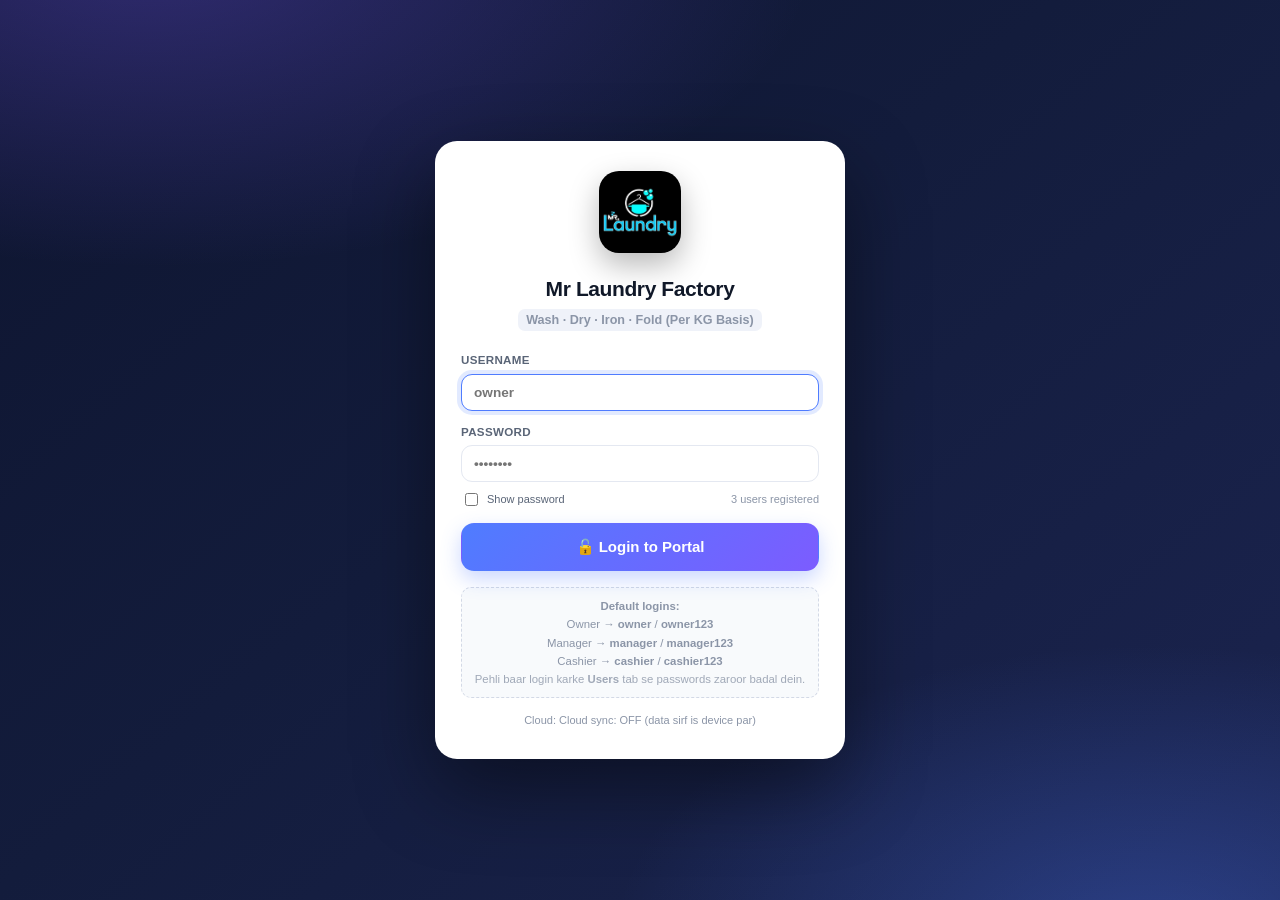
==== commit 3c56d4ed: "Add files via upload" ====
--- a/Mr-Laundry-Factory-Portal.html
+++ b/Mr-Laundry-Factory-Portal.html
@@ -1070,12 +1070,11 @@
   const paper = p.paper || 'thermal80';
   const rate = num(shop.ratePerKg) || 320;
   const rows = [
-    { i: 1, name: 'BEDSHEET WASH', cat: 'A', kg: 12.5, pcs: 4 },
-    { i: 2, name: 'SHOES / SNEAKERS', cat: 'A', kg: 6, pcs: 3 },
-    { i: 3, name: 'TOWEL DRY CLEAN', cat: 'B', kg: 4.5, pcs: 6 }
+    { i: 1, name: 'BEDSHEET WASH', kg: 12.5 },
+    { i: 2, name: 'SHOES / SNEAKERS', kg: 6 },
+    { i: 3, name: 'TOWEL DRY CLEAN', kg: 4.5 }
   ];
   const totalKg = round1(rows.reduce((a, r) => a + r.kg, 0));
-  const totalPcs = rows.reduce((a, r) => a + r.pcs, 0);
   const body = `
     ${printSlipHeader(shop, 'TEST PRINT')}
     <div class="pr-title">SALE SLIP (TEST)</div>
@@ -1087,16 +1086,12 @@
       <div class="tk"><span>Delivery Date:</span><b class="tk-b">____________</b></div>
     </div>
     <table class="pr-tbl">
-      <thead><tr><th style="width:9%">#</th><th>ITEM</th><th class="c" style="width:18%">CAT</th><th class="r" style="width:18%">KG</th><th class="r" style="width:16%">PCS</th></tr></thead>
-      <tbody>${rows.map(r => `<tr><td>${r.i}</td><td>${r.name}</td><td class="c">${r.cat}</td>
-        <td class="r">${fmtNum(r.kg, 1)}</td><td class="r">${r.pcs}</td></tr>`).join('')}</tbody>
+      <thead><tr><th style="width:12%">#</th><th>ITEM</th><th class="r" style="width:28%">KG</th></tr></thead>
+      <tbody>${rows.map(r => `<tr><td>${r.i}</td><td>${r.name}</td>
+        <td class="r">${fmtNum(r.kg, 1)}</td></tr>`).join('')}</tbody>
     </table>
     <table class="pr-tot">
       <tr class="grand"><td>TOTAL RECEIVED</td><td class="r">${fmtKg(totalKg)}</td></tr>
-      <tr><td>Total Pieces</td><td class="r"><b>${fmtNum(totalPcs)}</b></td></tr>
-      <tr><td>&nbsp;&nbsp;— A Category</td><td class="r">18.5 kg</td></tr>
-      <tr><td>&nbsp;&nbsp;— B Category</td><td class="r">4.5 kg</td></tr>
-      <tr><td>Delivery Pending</td><td class="r"><b>23 kg</b></td></tr>
     </table>
     <div class="pr-foot">
       <div class="small">Yeh TEST print hai (printer setting check). Rate: ${fmtMoney(rate)}/kg</div>
@@ -1282,7 +1277,9 @@
         { id: 'p_machinewash', name: 'Machine Wash + Dry', category: 'A', inputType: 'kg', unitPrice: 200, active: true, createdAt: now },
         { id: 'p_irononly', name: 'Iron / Press Only', category: 'B', inputType: 'kg', unitPrice: 200, active: true, createdAt: now },
         { id: 'p_dryclean', name: 'Dry Clean', category: 'B', inputType: 'kg', unitPrice: 200, active: true, createdAt: now },
-        { id: 'p_stain', name: 'Stain Removal / Special Treatment', category: 'C', inputType: 'kg', unitPrice: 200, active: true, createdAt: now }
+        { id: 'p_stain', name: 'Stain Removal / Special Treatment', category: 'C', inputType: 'kg', unitPrice: 200, active: true, createdAt: now },
+        { id: 'p_shoes', name: 'SHOES', category: 'A', inputType: 'kg', unitPrice: 320, active: true, createdAt: now,
+          types: ['Junior Shoes', 'Sports Shoes', 'Man Shoes', 'CH Shoes'] }
       ],
       sales: [], payments: [], expenses: [], purchases: [], vendors: [], vendorRequests: [],
       employees: [], salaries: [], drawings: [], deliveries: [], auditLog: [],
@@ -1323,6 +1320,13 @@
       'deliveries', 'auditLog'];
     tables.forEach(t => { if (!Array.isArray(d[t])) d[t] = seed[t]; });
     d.settings = Object.assign({}, seed.settings, d.settings || {});
+    /* ⚠️ Cloud config (URL / Shop ID / ON-OFF) DEVICE-LEVEL hai — synced
+       data se kabhi overwrite na ho (yehi "firebase remove ho gaya" ka fix hai) */
+    if (typeof Cloud !== 'undefined' && Cloud.cfg && Cloud.cfg.url) {
+      d.settings.cloudEnabled = !!Cloud.cfg.enabled;
+      d.settings.firebaseConfig = Cloud.cfg.url;
+      d.settings.shopId = Cloud.cfg.shopId;
+    }
     // Sirf khali/undefined fields ko default se bharein — user ki edited
     // values (shop name, phone, address) kabhi overwrite na hon.
     Object.keys(SHOP_DEFAULTS).forEach(k => {
@@ -1382,6 +1386,15 @@
     return true;
   },
   settings() { return this._data.settings; },
+  /** cloud config ka mirror (sirf is device par; cloud par push NAHI hota) */
+  setCloudMirror(c) {
+    if (!this._data) return;
+    const s = this._data.settings = this._data.settings || {};
+    s.cloudEnabled = !!(c && c.enabled);
+    s.firebaseConfig = (c && c.url) || '';
+    s.shopId = (c && c.shopId) || '';
+    try { SafeStore.set(DB_KEY, JSON.stringify(this._data)); } catch (e) {}
+  },
   saveSettings(patch) {
     this._data.settings = Object.assign({}, this._data.settings, patch || {});
     this.save();
@@ -1471,201 +1484,439 @@
 <!-- assets/js/cloud.js -->
 <script>
 /* ============================================================
-   CLOUD SYNC — optional Firebase Realtime Database (REST API)
+   CLOUD SYNC — Firebase Realtime Database (REST) — v2 (PAKKA)
    ------------------------------------------------------------
-   Settings → Cloud Sync mein apna Firebase databaseURL paste
-   karein. Uske baad portal:
-     • har save par data cloud par push karta hai (2s debounce)
-     • app open hone par cloud se latest data pull karta hai
-     • har 60 second baad check karta hai ke kisi doosre device ne
-       kuch naya likha hai ya nahi
-   Cloud OFF ho to portal sirf localStorage par chalta hai —
-   bilkul theek chalta hai, kuch miss nahi hoga.
+   ⚠️ PURANA MASLA (fix ho gaya):
+      Database URL / Shop ID pehle BUSINESS DATA ke andar
+      (settings.firebaseConfig) save hote the — jo cloud se sync
+      hota hai. Is liye jab kisi doosre system se data pull hota
+      tha to us ke khali config ne aap ka config mita diya →
+      "Firebase baar baar remove ho jata hai".
+
+   ✅ AB KA TAREeqA:
+      • URL + Shop ID + ON/OFF sirf IS DEVICE par save hote hain
+        (localStorage key: mlfCloudCfg) — cloud par nahi jate.
+      • Cloud par sirf business data jata hai (sales, customers…).
+      • Pull ke baad config wapis apne aap lag jati hai (kabhi
+        delete nahi hoti).
+      • Naye system par portal kholte hi data khud aa jata hai —
+        default URL + auto shop-detect ki madad se.
+      • Push sirf pehla pull hone ke BAAD hota hai, taake naye
+        device ka khali/demo data cloud ka asli data na mita de.
    ============================================================ */
 
+const CLOUD_CFG_KEY = 'mlfCloudCfg';
+const CLOUD_DEFAULT_URL = 'https://mrlaundryfactory-default-rtdb.firebaseio.com';
+const CLOUD_DEFAULT_SHOP = 'main';
+const CLOUD_POLL_MS = 25000;                       // har 25 sec check
+const CLOUD_DEVICE_KEYS = ['cloudEnabled', 'firebaseConfig', 'shopId'];   // device-level → cloud par kabhi nahi
+
 const Cloud = {
-  enabled: false,
-  url: '',
-  shopId: '',
-  ready: false,
-  _pushTimer: null,
-  _pollTimer: null,
-  _applying: false,
-  _lastPushedAt: '',
-  _busy: false,
-
+  /* is device ka config (cloud par nahi jata) */
+  cfg: { url: '', shopId: CLOUD_DEFAULT_SHOP, enabled: true },
+
+  /* runtime */
+  enabled: false, url: '', shopId: '', ready: false,
+  _pushTimer: null, _pollTimer: null,
+  _applying: false, _busy: false,
+  _lastPushedAt: '', _lastPulledAt: '', _lastError: '', _lastErrorAt: '',
+  _pendingPush: false, _didInitialPull: false, _pulling: null, _bound: false, _forceNextPush: false,
+  _shops: [],
+
+  /* ============================================================
+     CONFIG — is device par mehfooz (cloud par NAHI)
+     ============================================================ */
   parseConfig(text) {
     const t = String(text || '').trim();
     if (!t) return null;
-    // 1) plain URL
     if (/^https?:\/\//i.test(t)) return { url: t.replace(/\/+$/, '') };
-    // 2) JSON snippet from Firebase console
     try {
       const j = JSON.parse(t);
       const u = j.databaseURL || j.databaseUrl || j.url;
       if (u) return { url: String(u).replace(/\/+$/, '') };
     } catch (e) { /* ignore */ }
-    // 3) js snippet with databaseURL: "..."
     const m = t.match(/databaseURL\s*:\s*["']([^"']+)["']/i);
     if (m) return { url: m[1].replace(/\/+$/, '') };
     return null;
   },
 
+  /** config load — alag key se; pehli dafa purane (settings wale) config ko migrate karta hai */
+  loadCfg() {
+    let c = null;
+    try { c = JSON.parse(SafeStore.get(CLOUD_CFG_KEY) || 'null'); } catch (e) { c = null; }
+    const s = (DB.settings && DB.settings()) || {};
+    const legacy = this.parseConfig(s.firebaseConfig);
+    if (!c || typeof c !== 'object') c = {};
+    if (!c.url) c.url = (legacy && legacy.url) || CLOUD_DEFAULT_URL;
+    if (!c.shopId) c.shopId = String(s.shopId || '').trim() || CLOUD_DEFAULT_SHOP;
+    if (c.enabled === undefined || c.enabled === null) c.enabled = (s.cloudEnabled === undefined ? true : !!s.cloudEnabled);
+    this.setCfg(c, { quiet: true });
+    return this.cfg;
+  },
+
+  /** config save (hamesha is device par; mirror sirf UI ke liye) */
+  setCfg(patch, opts) {
+    const o = opts || {};
+    const merged = Object.assign({}, this.cfg, patch || {});
+    const parsed = this.parseConfig(merged.url);
+    this.cfg = {
+      url: parsed ? parsed.url : '',
+      shopId: String(merged.shopId || CLOUD_DEFAULT_SHOP).replace(/[^a-zA-Z0-9_-]/g, '') || CLOUD_DEFAULT_SHOP,
+      enabled: !!merged.enabled,
+      savedAt: new Date().toISOString()
+    };
+    SafeStore.set(CLOUD_CFG_KEY, JSON.stringify(this.cfg));
+    if (DB.setCloudMirror) DB.setCloudMirror(this.cfg);   // settings mein sirf dikhane ke liye
+    if (!o.quiet) this.refresh();
+    return this.cfg;
+  },
+
+  cfgSaved() { return !!(this.cfg && this.cfg.url); },
+
+  /* URL se config: index.html?cloud=<db-url>&shop=<shop-id>
+     Isse naye system par sirf link kholna kaafi hota hai — data khud sync ho jata hai. */
+  applyUrlCfg() {
+    try {
+      const qp = new URLSearchParams(location.search || '');
+      const qUrl = qp.get('cloud') || qp.get('firebase') || qp.get('db');
+      const qShop = qp.get('shop') || qp.get('shopId');
+      if (qUrl) this.setCfg({ url: qUrl, shopId: qShop || this.cfg.shopId, enabled: true }, { quiet: true });
+      else if (qShop) this.setCfg({ shopId: qShop }, { quiet: true });
+    } catch (e) { /* ignore */ }
+  },
+
+  /* ============================================================
+     INIT / STARTUP
+     ============================================================ */
+  refresh() {
+    this.enabled = !!this.cfg.enabled;
+    this.url = this.cfg.url;
+    this.shopId = this.cfg.shopId;
+    this.ready = !!(this.enabled && this.url);
+    this.updateDot();
+    if (this.ready) { this.startPolling(); this.bindAutoSync(); }
+    else this.stopPolling();
+    return this.ready;
+  },
+
+  /** boot par — config load + pehla sync (promise return karta hai) */
   init() {
-    const s = DB.settings();
-    this.enabled = !!s.cloudEnabled;
-    this.shopId = (s.shopId || 'main').replace(/[^a-zA-Z0-9_-]/g, '');
-    const c = this.parseConfig(s.firebaseConfig);
-    this.url = c ? c.url : '';
-    this.ready = !!(this.enabled && this.url);
-    if (this.ready) {
-      this.pull({ silent: true });
-      this.startPolling();
+    this.loadCfg();
+    this.applyUrlCfg();     // ?cloud=URL&shop=ID — ek link se naya device set ho jata hai
+    this.refresh();
+    if (!this.ready) { this._didInitialPull = true; return null; }
+    if (!this._pulling) {
+      this._pulling = this.firstSync().catch(e => { this._lastError = e.message; this.updateDot(); });
     }
+    return this._pulling;
+  },
+
+  async firstSync() {
+    await this.autoPickShop();                 // galat shop id ho to sahi wali khud pakar le.
+    await this.pull({ silent: true, startup: true });
+    this._didInitialPull = true;
+    if (this._pendingPush && !this.localIsEmpty()) { this._pendingPush = false; await this.push(true); }
+    this.startPolling();
     this.updateDot();
-  },
-
-  statusLabel() {
-    if (!this.enabled) return 'Cloud sync: OFF (local storage)';
-    if (!this.url) return 'Cloud sync: ON — lekin databaseURL missing ⚠️';
-    if (this._busy) return 'Cloud: syncing…';
-    return 'Cloud: ON · ' + (this._lastPushedAt ? 'last sync ' + new Date(this._lastPushedAt).toLocaleTimeString() : 'connected');
-  },
-  updateDot() {
-    const d = $('#cloudDot'); if (d) d.textContent = this.statusLabel();
-  },
-
+    return true;
+  },
+
+  /** database mein jitne shop ids (datasets) hain */
+  async listShops() {
+    if (!this.url) return [];
+    try {
+      const o = await this._fetchJSON(this.url + '/factories.json?shallow=true');
+      this._shops = o ? Object.keys(o) : [];
+    } catch (e) { this._shops = []; }
+    return this._shops;
+  },
+
+  /** naya system: agar default shop khali hai aur sirf ek hi shop mein data hai → wohi le lein */
+  async autoPickShop() {
+    try {
+      const shops = await this.listShops();
+      if (!shops.length) return null;
+      if (shops.indexOf(this.shopId) >= 0) return this.shopId;
+      if (shops.length === 1) {
+        const pick = shops[0];
+        this.setCfg({ shopId: pick }, { quiet: true });
+        this.refresh();
+        if (!SafeStore.get('mlfShopAutoPickShown')) {
+          SafeStore.set('mlfShopAutoPickShown', pick);
+          toast('Cloud par data "' + pick + '" ke andar mila — usi se sync ho raha hai', 'info', 5000);
+        }
+        return pick;
+      }
+      return null;   // ek se ziyada → Settings → Cloud Sync se choose karein
+    } catch (e) { return null; }
+  },
+
+  /** login hone par foran sync */
+  onLogin() { if (this.ready) this.pull({ silent: true }); },
+
+  /** window focus / online hone par sync */
+  bindAutoSync() {
+    if (this._bound) return;
+    this._bound = true;
+    const kick = () => { if (this.ready && !document.hidden) this.tick(); };
+    window.addEventListener('focus', kick);
+    window.addEventListener('online', () => { kick(); if (this._pendingPush) this.push(true); });
+    document.addEventListener('visibilitychange', () => { if (!document.hidden) kick(); });
+  },
+
+  /* ============================================================
+     NETWORK HELPERS
+     ============================================================ */
   path(suffix) { return this.url + '/factories/' + (this.shopId || 'main') + '/' + suffix + '.json'; },
 
   async _fetchJSON(url, opts) {
     const r = await fetch(url, Object.assign({ cache: 'no-store' }, opts || {}));
-    if (!r.ok) throw new Error('HTTP ' + r.status);
+    if (!r.ok) throw new Error('HTTP ' + r.status + (r.status === 401 || r.status === 403 ? ' (rules / permission)' : ''));
     const txt = await r.text();
     if (!txt || txt === 'null') return null;
     try { return JSON.parse(txt); } catch (e) { return null; }
   },
 
-  /* ---------- PUSH ---------- */
+  /* ============================================================
+     PUSH — is device ka data cloud par
+     ============================================================ */
   pushDebounced() {
     if (!this.ready || this._applying) return;
     clearTimeout(this._pushTimer);
-    this._pushTimer = setTimeout(() => this.push(), 2000);
+    this._pushTimer = setTimeout(() => this.push(true), 1500);
   },
 
   async push(silent) {
-    if (!this.ready || this._busy) return;
+    if (!this.ready || this._busy) return false;
+    if (!this._didInitialPull) { this._pendingPush = true; return false; }
+    /* SAFETY: khali naya device apna khali data cloud par na bheje (cloud ka asli data bach jaye) */
+    if (this.localIsEmpty() && !this._forceNextPush) { this._pendingPush = false; this.updateDot(); return false; }
+    this._forceNextPush = false;   // pehle pull — naye device ka khali data cloud na mita de
     this._busy = true;
     const stamp = new Date().toISOString();
     try {
       const payload = JSON.parse(JSON.stringify(DB._data));
+      /* device-level config hamesha strip: cloud par sirf business data */
+      payload.settings = payload.settings || {};
+      CLOUD_DEVICE_KEYS.forEach(k => { delete payload.settings[k]; });
       payload._updatedAt = stamp;
       payload._updatedBy = (DB.currentUser() || {}).name || 'device';
       await this._fetchJSON(this.path('data'), {
-        method: 'PUT',
-        headers: { 'Content-Type': 'application/json' },
+        method: 'PUT', headers: { 'Content-Type': 'application/json' },
         body: JSON.stringify(payload)
       });
       await this._fetchJSON(this.path('meta'), {
-        method: 'PUT',
-        headers: { 'Content-Type': 'application/json' },
+        method: 'PUT', headers: { 'Content-Type': 'application/json' },
         body: JSON.stringify({ updatedAt: stamp, by: payload._updatedBy, app: 'Mr Laundry Factory Portal' })
       });
       this._lastPushedAt = stamp;
+      this._lastError = '';
+      this._pendingPush = false;
       DB._data._updatedAt = stamp;
       SafeStore.set('mlfLastCloudPush', stamp);
       if (!silent) toast('Cloud par save ho gaya ✔', 'success');
+      return true;
     } catch (e) {
-      if (!silent) toast('Cloud push fail: ' + e.message + ' — internet / rules check karein', 'error', 5000);
+      this._lastError = e.message; this._lastErrorAt = new Date().toISOString();
+      this._pendingPush = true;                                   // offline → auto retry
+      if (!silent) toast('Cloud push fail: ' + e.message + ' — internet / Firebase rules check karein', 'error', 6000);
+      return false;
     } finally {
       this._busy = false;
       this.updateDot();
     }
   },
 
-  /* ---------- PULL ---------- */
+  /* ============================================================
+     PULL — cloud se data (config kabhi overwrite nahi hoti)
+     ============================================================ */
+  localIsEmpty() {
+    const d = DB._data || {};
+    const n = ['sales', 'payments', 'expenses', 'purchases', 'employees', 'salaries', 'drawings', 'deliveries']
+      .reduce((a, t) => a + ((d[t] || []).length), 0);
+    return n === 0 && (d.customers || []).length === 0;
+  },
+
+  applyRemote(remote) {
+    this._applying = true;
+    const keepCfg = Object.assign({}, this.cfg);        // ⚠️ config mehfooz
+    const keepUser = DB.currentUser();
+    remote.settings = Object.assign({}, remote.settings || {});
+    DB._data = remote;
+    DB._migrate();                                     // tables/defaults
+    DB.setCloudMirror(keepCfg);                        // config wapis
+    if (keepUser) {                                    // login session barqarar
+      const still = (DB._data.users || []).find(u => u && u.id === keepUser.id);
+      if (!still) DB._data.users.push(keepUser);
+    }
+    DB.save();                                         // (_applying = true → push nahi hoga)
+    this._applying = false;
+    this._lastPulledAt = new Date().toISOString();
+    this._lastError = '';
+    this._pendingPush = false;
+    SafeStore.set('mlfLastCloudPull', this._lastPulledAt);
+  },
+
   async pull(opts) {
     const o = opts || {};
-    if (!this.ready) { if (!o.silent) toast('Pehle Cloud Sync on karein (Settings)', 'warn'); return false; }
+    if (!this.ready) { if (!o.silent) toast('Pehle Cloud Sync ON karein (Settings → Cloud Sync)', 'warn'); return false; }
+    if (this._busy) return false;
     this._busy = true;
     this.updateDot();
     try {
       const remote = await this._fetchJSON(this.path('data'));
       this._busy = false;
-      this.updateDot();
       if (!remote) {
-        if (!o.silent) toast('Cloud khali hai — pehle push ho jaye ga', 'info');
+        this._lastError = ''; this.updateDot();
+        if (!o.silent) toast('Cloud khali hai — "Cloud par bhejein" dabayein taake yeh data upload ho jaye', 'info', 5000);
         return false;
       }
       const rTime = Date.parse(remote._updatedAt || 0) || 0;
       const lTime = Date.parse(DB._data._updatedAt || 0) || 0;
-      if (rTime <= lTime && !o.force) {
-        if (!o.silent) toast('Local data already latest hai ✔', 'success');
+      const fresh = this.localIsEmpty();
+      if (!fresh && rTime <= lTime && !o.force) {
+        this._lastError = ''; this.updateDot();
+        if (!o.silent) toast('Is device ka data already latest hai ✔', 'success');
         return false;
       }
       if (o.ask) {
         const yes = await confirmDialog(
-          'Cloud par naya data hai (' + new Date(rTime).toLocaleString() + ').\nCloud ka data le lein? Local changes overwrite ho jayenge.',
-          { title: 'Cloud Data Milega', yes: 'Haan, cloud se le lo' });
-        if (!yes) return false;
+          'Cloud par data hai (' + new Date(rTime || Date.now()).toLocaleString() + ').\nCloud ka data le lein? Is device ke local changes overwrite ho jayenge.',
+          { title: 'Cloud se data laayein', yes: 'Haan, cloud ka data le lo' });
+        if (!yes) { this.updateDot(); return false; }
       }
-      this._applying = true;
-      DB._data = remote;
-      DB._migrate();
-      DB.save();
-      this._applying = false;
-      toast('Cloud se data sync ho gaya ✔', 'success');
-      app.go(app.current || 'dashboard');
+      this.applyRemote(remote);
+      toast('Cloud se data sync ho gaya ✔ (' + fmtKg(Biz.sales().length ? Biz.sales().length : 0) + ' bills)', 'success', 3000);
+      if (DB.currentUser()) app.go(app.current || 'dashboard');
+      this.updateDot();
       return true;
     } catch (e) {
       this._busy = false;
+      this._lastError = e.message; this._lastErrorAt = new Date().toISOString();
       this.updateDot();
-      if (!o.silent) toast('Cloud pull fail: ' + e.message, 'error', 5000);
+      if (!o.silent) toast('Cloud pull fail: ' + e.message + ' — Firebase rules check karein', 'error', 6000);
       return false;
     }
   },
 
+  /* ============================================================
+     POLLING + retry
+     ============================================================ */
   startPolling() {
-    clearInterval(this._pollTimer);
-    this._pollTimer = setInterval(async () => {
-      if (!this.ready || this._busy || document.hidden) return;
-      try {
-        const meta = await this._fetchJSON(this.path('meta'));
-        if (!meta || !meta.updatedAt) return;
-        const rTime = Date.parse(meta.updatedAt) || 0;
-        const lTime = Date.parse(DB._data._updatedAt || 0) || 0;
-        if (rTime > lTime + 4000) {
-          toast('Doosre device se naya data aaya — sync ho raha hai…', 'info');
-          await this.pull({ silent: true });
-        }
-      } catch (e) { /* offline — ignore */ }
-    }, 60000);
-  },
-
-  stopPolling() { clearInterval(this._pollTimer); },
-
+    if (this._pollTimer) return;
+    this._pollTimer = setInterval(() => this.tick(), CLOUD_POLL_MS);
+  },
+  stopPolling() { clearInterval(this._pollTimer); this._pollTimer = null; },
+
+  async tick() {
+    if (!this.ready || this._busy || document.hidden) return;
+    if (this._pendingPush) { await this.push(true); return; }      // offline changes bhej dein
+    try {
+      const meta = await this._fetchJSON(this.path('meta'));
+      const rTime = meta && meta.updatedAt ? (Date.parse(meta.updatedAt) || 0) : 0;
+      const lTime = Date.parse(DB._data._updatedAt || 0) || 0;
+      if (!meta) { await this.pull({ silent: true }); return; }
+      if (rTime > lTime + 4000) {
+        toast('Doosre device se naya data aaya — sync ho raha hai…', 'info');
+        await this.pull({ silent: true });
+      } else if (this._lastError) { this._lastError = ''; this.updateDot(); }
+    } catch (e) {
+      this._lastError = e.message; this.updateDot();
+    }
+  },
+
+  /* ============================================================
+     TEST / ENABLE / MANUAL
+     ============================================================ */
   async test() {
-    const c = this.parseConfig(DB.settings().firebaseConfig);
-    if (!c) { toast('databaseURL sahi nahi lag raha. Format: https://xxxx-default-rtdb.firebaseio.com', 'error', 5000); return false; }
-    this.url = c.url;
-    this.shopId = (DB.settings().shopId || 'main').replace(/[^a-zA-Z0-9_-]/g, '');
+    if (!this.cfg.url) { toast('databaseURL khali hai', 'error'); return false; }
+    this.refresh();
     try {
-      await this._fetchJSON(this.path('data'), {
+      await this._fetchJSON(this.path('meta'), {
         method: 'PUT', headers: { 'Content-Type': 'application/json' },
         body: JSON.stringify({ ping: new Date().toISOString(), by: 'setup-test' })
       });
-      toast('Connection OK ✔ Cloud ready hai', 'success');
+      this._lastError = '';
+      const shops = await this.listShops();
+      toast('Connection OK ✔ Firebase chal rahi hai' + (shops.length ? ' · Shops: ' + shops.join(', ') : ''), 'success', 5000);
+      this.updateDot();
       return true;
     } catch (e) {
-      toast('Connect nahi hua: ' + e.message + ' — rules ya URL check karein', 'error', 6000);
+      this._lastError = e.message; this._lastErrorAt = new Date().toISOString();
+      toast('Connect nahi hua: ' + e.message + ' — URL ya Firebase rules check karein', 'error', 7000);
+      this.updateDot();
       return false;
     }
   },
 
+  /** Settings → Save & Connect */
+  async saveAndConnect(url, shopId, enabled) {
+    this.setCfg({ url: url, shopId: shopId, enabled: enabled !== false });
+    this.refresh();
+    if (!this.ready) { toast('Config save ho gaya (cloud OFF)', 'warn'); return false; }
+    const ok = await this.test();
+    if (ok) { this._didInitialPull = true; await this.pull({ silent: true, startup: true }); }
+    return ok;
+  },
+
   setEnabled(on) {
-    DB.saveSettings({ cloudEnabled: !!on });
-    this.init();
-    if (on) this.push(true);
-    toast(on ? 'Cloud sync ON' : 'Cloud sync OFF — ab sirf local storage', on ? 'success' : 'warn');
+    this.setCfg({ enabled: !!on });
+    this.refresh();
+    if (on) { this._didInitialPull = true; this.pull({ silent: true }); this.push(true); }
+    toast(on ? 'Cloud Sync ON ✔ (config is device par mehfooz hai)' : 'Cloud Sync OFF — ab sirf local storage', on ? 'success' : 'warn');
+  },
+
+  async forcePush() { this._didInitialPull = true; this._forceNextPush = true; return this.push(false); },
+  async forcePull() { return this.pull({ ask: true, force: true }); },
+
+  /* ============================================================
+     STATUS
+     ============================================================ */
+  statusShort() {
+    if (!this.cfg.enabled) return 'OFF';
+    if (!this.cfg.url) return 'no URL';
+    if (this._busy) return 'syncing…';
+    if (this._lastError) return 'error';
+    if (this._pendingPush) return 'pending…';
+    const last = this._lastPulledAt || this._lastPushedAt;
+    return last ? 'ON · ' + new Date(last).toLocaleTimeString() : 'ON';
+  },
+
+  statusLabel() {
+    if (!this.cfg.enabled) return 'Cloud sync: OFF (data sirf is device par)';
+    if (!this.cfg.url) return 'Cloud sync: ON — lekin databaseURL khali ⚠️';
+    if (this._busy) return 'Cloud: sync ho raha hai…';
+    if (this._lastError) return 'Cloud: ERROR — ' + this._lastError;
+    if (this._lastPulledAt || this._lastPushedAt) {
+      return 'Cloud: ' + this.shopId + ' · last sync ' + new Date(this._lastPulledAt || this._lastPushedAt).toLocaleTimeString();
+    }
+    return 'Cloud: ' + this.shopId + ' · connected';
+  },
+
+  dotColor() {
+    if (!this.cfg.enabled || !this.cfg.url) return '#94a3b8';
+    if (this._lastError) return '#dc2626';
+    if (this._busy || this._pendingPush) return '#f59e0b';
+    return '#16a34a';
+  },
+
+  updateDot() {
+    const d = document.getElementById('cloudDot');
+    if (d) { d.textContent = this.statusLabel(); d.style.color = this.dotColor(); }
+    const chip = document.getElementById('cloudChip');
+    if (chip) {
+      chip.textContent = '☁️ ' + this.statusShort();
+      chip.style.color = this.dotColor();
+      chip.title = this.statusLabel() + ' — click: abhi sync karein';
+    }
+  },
+
+  async syncNow() {
+    if (!this.ready) { toast('Cloud ON nahi hai — Settings → Cloud Sync', 'warn'); return; }
+    toast('Sync ho raha hai…', 'info', 1500);
+    await this.pull({ silent: true });
+    if (this._pendingPush) await this.push(true);
+    this.updateDot();
   }
 };
 
@@ -1768,10 +2019,24 @@
       paid: round2(pays.reduce((s, p) => s + num(p.amount), 0)),
       balance: round2(sales.reduce((s, x) => s + x._due, 0)),
       advance,
-      kgPaid: 0, kgBalance: 0
+      kgPaid: 0, kgBalance: 0, rateMix: [], avgRate: 0
     };
-    stats.kgPaid = rate ? round1(stats.paid / rate) : 0;
-    stats.kgBalance = rate ? round1(stats.balance / rate) : 0;
+    /* KG accounting RATE-AWARE: har bill apne rate par convert hota hai.
+       Purane bill Rs.200/kg par, naye Rs.320/kg par — mix ho to bhi theek. */
+    stats.kgPaid = round1(sales.reduce((a, x) => a + num(x._kgApplied), 0));
+    stats.kgBalance = round1(sales.reduce((a, x) => a + num(x._kgDue), 0));
+    const mixMap = {};
+    sales.forEach(x => {
+      if (num(x._due) <= 0.009) return;
+      const r = round2(this.saleRate(x));
+      const k = String(r);
+      if (!mixMap[k]) mixMap[k] = { rate: r, kg: 0, amount: 0, count: 0, invoiceNo: x.invoiceNo, date: x.entryDate };
+      mixMap[k].kg = round1(mixMap[k].kg + num(x._kgDue));
+      mixMap[k].amount = round2(mixMap[k].amount + num(x._due));
+      mixMap[k].count++;
+    });
+    stats.rateMix = Object.keys(mixMap).map(k => mixMap[k]).sort((a, b) => b.rate - a.rate);
+    stats.avgRate = stats.kgTotal ? round2(stats.amount / stats.kgTotal) : rate;
     stats.outstandingInvoices = sales.filter(x => x._due > 0.009).length;
 
     // ---- per-sale view for display (uses cached computed fields) ----
@@ -1801,7 +2066,8 @@
       } else {
         const p = e.p;
         const amt = num(p.amount), r = num(p.rate) || rate;
-        const kgCut = amtBal > 0 ? round1(Math.min(kgBal, amt / r)) : 0;
+        /* KG cut: payment record par jo KG cover hui (FIFO, rate-aware) — purana rate ho to wahi */
+        const kgCut = amtBal > 0 ? round1(Math.min(kgBal, num(p.kgCovered) || (amt / r))) : 0;
         kgBal = round1(Math.max(0, kgBal - kgCut));
         amtBal = round2(amtBal - amt);
         rows.push({
@@ -1815,11 +2081,33 @@
     return stats;
   },
 
+  /** line ka poora naam: "SHOES — Junior Shoes" (type ho to) */
+  lineName(l) {
+    const p = l && l.productId ? this.product(l.productId) : null;
+    const n = (p ? p.name : (l && l.productName)) || 'Item';
+    return (l && l.type) ? n + ' — ' + l.type : n;
+  },
+  /** ek item ke types (product par saved) */
+  productTypes(productId) {
+    const p = this.product(productId);
+    return (p && Array.isArray(p.types)) ? p.types.filter(Boolean) : [];
+  },
+  /** naya type naam item par SAVE karein (agli dafa khud nazar aayega). true = naya tha */
+  saveProductType(productId, name) {
+    name = String(name || '').trim();
+    if (!productId || !name) return false;
+    const p = this.product(productId);
+    if (!p) return false;
+    const list = Array.isArray(p.types) ? p.types.slice() : [];
+    if (list.indexOf(name) >= 0) return false;
+    list.push(name);
+    DB.upsert('products', Object.assign({}, p, { types: list }), { silent: true });
+    DB.save();
+    return true;
+  },
+
   saleLinesText(s) {
-    return (s.lines || []).map(l => {
-      const p = this.product(l.productId);
-      return (p ? p.name : (l.productName || 'Item')) + ' [' + (l.category || '-') + '] ' + fmtKg(l.qtyKg) + (num(l.pcs) ? ' / ' + num(l.pcs) + ' pcs' : '');
-    }).join(' • ');
+    return (s.lines || []).map(l => this.lineName(l) + ' ' + fmtKg(l.qtyKg)).join(' • ');
   },
   saleLinesShort(s) {
     const byCat = {};
@@ -1829,8 +2117,7 @@
   saleItemsSummary(s) {
     const names = [];
     (s.lines || []).forEach(l => {
-      const p = this.product(l.productId);
-      const n = (p ? p.name : l.productName) || 'Item';
+      const n = this.lineName(l);
       if (names.indexOf(n) < 0) names.push(n);
     });
     return names.join(', ') || '—';
@@ -1904,7 +2191,8 @@
     return {
       ok: true, records, appliedTo,
       advance: acc.advance, balance: acc.balance,
-      totalAmount: amount, totalKg: kg != null ? kg : round1(amount / rate)
+      totalAmount: amount,
+      totalKg: kg != null ? kg : round1(appliedTo.reduce((a, x) => a + num(x.kg), 0) + (Math.max(0, left) / rate))
     };
   },
 
@@ -2054,7 +2342,7 @@
           const cat = cats[Math.floor(Math.random() * 3)];
           const pool = prods.filter(p => p.category === cat);
           const p = pool[Math.floor(Math.random() * pool.length)] || prods[0];
-          lines.push({ id: uid('ln'), productId: p.id, category: cat, qtyKg: round1(2 + Math.random() * 25), pcs: Math.floor(Math.random() * 40), note: '' });
+          lines.push({ id: uid('ln'), productId: p.id, category: cat, qtyKg: round1(2 + Math.random() * 25), pcs: 0, note: '' });
         }
         inv++;
         const kg = round1(lines.reduce((a, l) => a + num(l.qtyKg), 0));
@@ -2064,7 +2352,7 @@
           id: uid('sal'), invoiceNo: 'INV-' + String(inv).padStart(4, '0'), branchId: (DB.all('branches')[0] || {}).id,
           customerId: cid, entryDate: date, deliveryDate: delivered ? addDays(date, 1 + Math.floor(Math.random() * 3)) : '',
           status: delivered ? 'delivered' : 'open', lines, kgTotal: kg,
-          piecesTotal: lines.reduce((a, l) => a + num(l.pcs), 0), rate, amount: round2(kg * rate),
+          piecesTotal: 0, rate, amount: round2(kg * rate),
           paymentMode: Math.random() > 0.5 ? 'Cash' : 'Credit', amountPaidAtEntry: 0, note: '',
           createdBy: 'Demo', createdAt: new Date().toISOString()
         }, { silent: true });
@@ -2127,7 +2415,7 @@
   { id: 'ledger', label: 'Payment Ledger', icon: '📒', sub: 'Payment, kg balance, statement' },
 
   { sec: 'Business' },
-  { id: 'products', label: 'Products', icon: '🧺', sub: 'Wash items, category, rate' },
+  { id: 'products', label: 'Products', icon: '🧺', sub: 'Wash items & rate' },
   { id: 'expenses', label: 'Expenses', icon: '💸', sub: 'Factory kharchay' },
   { id: 'purchases', label: 'Purchases', icon: '🛒', sub: 'Vendors se khareedari' },
   { id: 'vendorlist', label: 'Vendors', icon: '🏬', sub: 'Vendor requirements & payable' },
@@ -2143,12 +2431,12 @@
 
 const PAGE_TITLES = {
   dashboard: ['Dashboard', 'Aapke factory ka poora business — aik nazar mein'],
-  newsales: ['New Sales — Wash Entry', 'Daily clients se aane wale kapre, category-wise KG ke saath record karein'],
+  newsales: ['New Sales — Wash Entry', 'Daily clients se aane wale kapre — items aur KG ke saath record karein'],
   sales: ['Order Invoices / Sales', 'Har entry ka status, delivery date aur billing'],
   delivery: ['Delivery Queue', 'Factory mein maujood kapre — age ke sath'],
   customers: ['Customers', 'Clients / vendor accounts'],
   ledger: ['Payment Ledger', 'Payment, kg ka hisaab aur running statement'],
-  products: ['Products', 'Wash items — category wise'],
+  products: ['Products', 'Wash items list'],
   expenses: ['Expenses', 'Factory ke rozmarra kharchay'],
   purchases: ['Purchases from Vendors', 'Bahir se kharida gaya maal'],
   vendorlist: ['Vendors', 'Vendors aur unki requirements'],
@@ -2157,7 +2445,7 @@
   branches: ['Branches', 'Factory aur shop branches'],
   reports: ['Reports', 'Business analysis aur exports'],
   users: ['Users', 'Staff logins aur permissions'],
-  settings: ['Settings', 'Shop profile, rate, categories, cloud & backup']
+  settings: ['Settings', 'Shop profile, rate, printers, cloud & backup']
 };
 
 const UI = {
@@ -2228,6 +2516,7 @@
                 <input class="inp inp-sm gs" id="globalSearch" placeholder="🔍 Search customer / invoice…" autocomplete="off"/>
                 <div class="gs-drop" id="gsDrop"></div>
               </div>
+              <button class="icon-btn" id="cloudChip" title="Cloud sync" style="width:auto;padding:0 10px;font-size:12px;font-weight:800">☁️ ${Cloud.statusShort()}</button>
               <button class="icon-btn" id="themeBtn" title="Theme">${this.theme() === 'dark' ? '☀️' : '🌙'}</button>
               <button class="btn btn-primary btn-sm" id="quickNew">➕ New Sale</button>
               <button class="icon-btn" id="moreBtn" title="More">⋯</button>
@@ -2257,6 +2546,15 @@
       if (yes) { DB.logout(); app.go('login'); }
     };
     const tb = $('#themeBtn'); if (tb) tb.onclick = () => this.toggleTheme();
+    const cc = $('#cloudChip');
+    if (cc) {
+      cc.onclick = async () => {
+        if (!Cloud.ready) { app.go('settings'); setTimeout(() => { const b = document.querySelector('[data-st="cloud"]'); if (b) b.click(); }, 250); return; }
+        await Cloud.syncNow();
+        this.bindLayout(page);
+      };
+      Cloud.updateDot();
+    }
     const qn = $('#quickNew'); if (qn) {
       if (!DB.can('newsales')) qn.style.display = 'none';
       else qn.onclick = () => app.go('newsales');
@@ -2492,6 +2790,7 @@
     toast('Welcome, ' + r.user.name + '!', 'success');
     app.current = '';
     app.go('dashboard');
+    if (typeof Cloud !== 'undefined') Cloud.onLogin();   // login par foran sync
   };
   $('#lgBtn').onclick = doLogin;
   $('#lgShow').onchange = e => { pass.type = e.target.checked ? 'text' : 'password'; };
@@ -2529,7 +2828,7 @@
     <div class="stats">
       ${UI.statCard({
     icon: '⚖️', label: 'Total Received — ' + Period.shortLabel(), value: fmtKg(m.receivedKg),
-    foot: m.newEntries + ' entries · ' + fmtNum(m.receivedPcs) + ' pcs', tone: 'info',
+    foot: m.newEntries + ' entries', tone: 'info',
     clickable: true, attrs: 'data-goto="sales"'
   })}
       ${UI.statCard({
@@ -2539,7 +2838,7 @@
   })}
       ${UI.statCard({
     icon: '🏭', label: 'Clothes in Factory Now', value: fmtKg(m.inFactoryKg),
-    foot: m.inFactoryCount + ' open orders · ' + fmtNum(m.inFactoryPcs) + ' pcs', tone: m.inFactoryKg > 0 ? 'warn' : 'good',
+    foot: m.inFactoryCount + ' open orders', tone: m.inFactoryKg > 0 ? 'warn' : 'good',
     clickable: true, attrs: 'data-goto="delivery"'
   })}
       ${UI.statCard({
@@ -2604,13 +2903,6 @@
       </div>
     </div>`;
 
-  /* -------- category split + chart -------- */
-  const catCard = `
-    <div class="card">
-      <div class="card-head"><h3>🏷️ Category-wise KG — ${esc(Period.shortLabel())}</h3></div>
-      <div class="card-body">${UI.catDonut(m.catKg)}</div>
-    </div>`;
-
   const chartCard = `
     <div class="card">
       <div class="card-head"><h3>📈 Last 6 Months — Income vs Expenses</h3></div>
@@ -2697,7 +2989,7 @@
     ${cards}
     <div class="grid g-2-1">
       <div>${plCard}${chartCard}${pendCard}</div>
-      <div>${quick}${recvCard}${catCard}${topCard}</div>
+      <div>${quick}${recvCard}${topCard}</div>
     </div>`;
 
   const dr = $('#dashRate', el); if (dr) dr.onclick = () => openRateForm();
@@ -2754,8 +3046,8 @@
     </div>
     <table class="pr-tbl">
       <tr><th colspan="2">SUMMARY</th></tr>
-      <tr><td>Total Received</td><td class="r"><b>${fmtKg(m.receivedKg)}</b> (${fmtNum(m.receivedPcs)} pcs)</td></tr>
-      <tr><td>Total Delivered</td><td class="r"><b>${fmtKg(m.deliveredKg)}</b> (${fmtNum(m.deliveredPcs)} pcs)</td></tr>
+      <tr><td>Total Received</td><td class="r"><b>${fmtKg(m.receivedKg)}</b></td></tr>
+      <tr><td>Total Delivered</td><td class="r"><b>${fmtKg(m.deliveredKg)}</b></td></tr>
       <tr><td>Clothes in Factory (now)</td><td class="r"><b>${fmtKg(m.inFactoryKg)}</b></td></tr>
       <tr><td>Total Income (billed)</td><td class="r"><b>${fmtMoney(m.income)}</b></td></tr>
       <tr><td>Cash Collected</td><td class="r"><b>${fmtMoney(m.collected)}</b></td></tr>
@@ -2767,12 +3059,6 @@
     </table>
     <div style="margin-top:10px"></div>
     <table class="pr-tbl">
-      <tr><th>Category</th><th class="r">KG Received</th><th class="r">Share</th></tr>
-      ${Biz.catKeys().map(k => `<tr><td>${esc(Biz.catLabel(k))}</td><td class="r">${fmtKg(m.catKg[k] || 0)}</td>
-        <td class="r">${m.receivedKg ? Math.round((m.catKg[k] || 0) / m.receivedKg * 100) : 0}%</td></tr>`).join('')}
-    </table>
-    <div style="margin-top:10px"></div>
-    <table class="pr-tbl">
       <tr><th>#</th><th>Invoice</th><th>Customer</th><th class="c">Received</th><th class="c">Delivered</th><th class="r">KG</th><th class="r">Amount</th></tr>
       ${sales.map((x, i) => `<tr><td>${i + 1}</td><td>${esc(x.invoiceNo)}</td><td>${esc(Biz.customerName(x.customerId))}</td>
         <td class="c">${fmtDate(x.entryDate)}</td><td class="c">${x.deliveryDate ? fmtDate(x.deliveryDate) : '—'}</td>
@@ -2792,7 +3078,7 @@
    ------------------------------------------------------------
    Step 01 : Invoice date (aaj) — delivery date tab set hogi
              jab maal wapis deliver hoga.
-   Step 02 : Category tabs (A / B / C) + kitne KG + ITEMS
+   Step 02 : ITEMS + kitne KG (per KG billing, category/pcs nahi)
              (product list se click karke select).
    Slip    : Sale slip par amount nahi hota (sirf KG / items).
    Invoice : Custom invoice print — rate, kg, total, paid, due.
@@ -2807,7 +3093,8 @@
   note: '',
   paymentMode: 'Credit',
   advance: '',
-  tab: 'A'
+  tab: 'A',
+  rate: ''   // is bill ka rate (khali = default rate)
 };
 
 function renderNewSales(param) {
@@ -2819,7 +3106,7 @@
 
   UI.renderLayout('newsales', `<div id="nsBody"></div>`, {
     title: '➕ New Sales — Wash Entry',
-    subtitle: 'Daily clients se kapre receive karein — category wise KG + items select karein'
+    subtitle: 'Daily clients se kapre receive karein — items select karein aur KG likhein'
   });
   nsPaint();
 }
@@ -2828,7 +3115,7 @@
   const s = DB.get('sales', saleId);
   if (!s) return;
   NS.customerId = s.customerId;
-  NS.lines = (s.lines || []).map(l => ({ id: uid('ln'), productId: l.productId, category: l.category, kg: round1(l.qtyKg), pcs: num(l.pcs), note: l.note || '' }));
+  NS.lines = (s.lines || []).map(l => ({ id: uid('ln'), productId: l.productId, category: l.category, type: l.type || '', kg: round1(l.qtyKg), pcs: num(l.pcs), note: l.note || '' }));
 }
 
 function nsPaint() {
@@ -2836,9 +3123,8 @@
   if (!el) return;
   const cats = Biz.categories();
   const products = DB.all('products').filter(p => p.active !== false);
-  const rate = Biz.rate();
+  const rate = num(NS.rate) || Biz.rate();   // is bill ka rate (purane bill ke liye badla ja sakta hai)
   const totalKg = round1(NS.lines.reduce((a, l) => a + num(l.kg), 0));
-  const totalPcs = NS.lines.reduce((a, l) => a + num(l.pcs), 0);
   const amount = round2(totalKg * rate);
   const cust = NS.customerId ? Biz.customerAccount(NS.customerId) : null;
 
@@ -2875,43 +3161,34 @@
       </div>
     </div>`;
 
-  /* -------- Step 02: category tabs + KG + items -------- */
+  /* -------- Step 02: items + KG (category / pieces nahi) -------- */
   const tabBar = `
     <div class="row mb10" style="gap:6px">
-      ${cats.map(c => `<button class="seg-btn ${NS.tab === c.key ? 'on' : ''}" data-nstab="${c.key}"
-        style="${NS.tab === c.key ? 'background:' + c.color + ';color:#fff;box-shadow:0 6px 16px ' + c.color + '55' : ''}">
-        ${esc(c.label)} <span class="tag" style="background:rgba(255,255,255,.25);color:inherit">${fmtKg(nsCatKg(c.key))}</span></button>`).join('')}
+      <span class="small dim"><b>ITEMS</b> — product par click karein (multiple select kar sakte hain)</span>
       <div class="sp flex1"></div>
       <button class="btn btn-ghost btn-sm" id="nsNewItem">➕ New Item in Product List</button>
     </div>`;
 
-  const activeCat = cats.find(c => c.key === NS.tab) || cats[0];
-  const catProducts = products.filter(p => p.category === activeCat.key);
-  const selected = nsSelectedItems(activeCat.key);
+  const selected = nsSelectedItems();
 
   const catPanel = `
-    <div class="cat-card on" style="--cat-color:${activeCat.color}">
+    <div class="cat-card on" style="--cat-color:#4f7cff">
       <div class="cat-card-head">
-        <span class="cat-dot" style="background:${activeCat.color}"></span>
-        <span class="cat-name">${esc(activeCat.label)} — ${esc(activeCat.desc || '')}</span>
+        <span class="cat-name">🧺 Wash Items</span>
         <span class="tag" style="cursor:pointer" id="nsCatRate" title="Rate edit karein">${fmtMoney(rate)} / kg ✏️</span>
       </div>
-      <div class="small dim mb6"><b>ITEMS</b> — product par click karein (multiple select kar sakte hain):</div>
       <div class="cat-items">
-        ${catProducts.length ? catProducts.map(p => `<button class="item-chip ${selected.indexOf(p.id) >= 0 ? 'on' : ''}" data-nsitem="${p.id}">
-            ${esc(p.name)} <small>${esc(p.inputType || 'kg')}</small></button>`).join('')
-      : '<span class="tiny muted">Is category mein koi product nahi. “➕ New Item” se add karein.</span>'}
+        ${products.length ? products.map(p => `<button class="item-chip ${selected.indexOf(p.id) >= 0 ? 'on' : ''}" data-nsitem="${p.id}">
+            ${esc(p.name)}</button>`).join('')
+      : '<span class="tiny muted">Koi item nahi — “➕ New Item” se add karein.</span>'}
       </div>
-      <div class="grid g3 mt14" style="gap:10px;align-items:end">
-        <label class="fld mb0"><span>Kitne KG? (${esc(activeCat.label)})</span>
+      <div class="grid g2 mt14" style="gap:10px;align-items:end">
+        <label class="fld mb0"><span>Kitne KG? <b class="req">*</b></span>
           <div class="cat-kg-input"><input type="number" step="0.1" min="0" class="inp" id="nsKg" placeholder="0.0"/><span class="cat-unit">KG</span></div>
-        </label>
-        <label class="fld mb0"><span>Pieces (optional)</span>
-          <div class="cat-kg-input"><input type="number" step="1" min="0" class="inp" id="nsPcs" placeholder="0"/><span class="cat-unit">PCS</span></div>
         </label>
         <button class="btn btn-primary btn-block" id="nsAdd" style="height:44px">➕ Add to Slip (Enter)</button>
       </div>
-      <div class="fld-hint">Agar 2 items select hain to yeh KG barabar taqseem ho jayegi (baad mein table se adjust kar sakte hain).</div>
+      <div class="fld-hint">Koi item select na karein to KG “Wash” ke naam par slip mein chali jayegi.</div>
     </div>`;
 
   /* -------- lines table -------- */
@@ -2920,31 +3197,26 @@
       <div class="card-head"><h3>🧾 Slip Items (${NS.lines.length})</h3><div class="sp"></div>
         ${NS.lines.length ? `<button class="btn btn-ghost btn-sm" id="nsClearLines">🗑️ Sab clear</button>` : ''}</div>
       <div class="tbl-wrap">
-        <table class="tbl" style="min-width:640px">
+        <table class="tbl" style="min-width:560px">
           <thead><tr>
-            <th>Item</th><th>Category</th><th class="t-right">KG</th><th class="t-center">Pieces</th>
-            <th>Note</th><th class="t-right">Amount</th><th></th>
+            <th>Item</th><th class="t-right">KG</th><th>Note</th><th class="t-right">Amount</th><th></th>
           </tr></thead>
           <tbody>
             ${NS.lines.length ? NS.lines.map((l, i) => {
     const p = Biz.product(l.productId);
     return `<tr>
-                <td class="t-strong">${esc(p ? p.name : (l.productName || 'Item'))}</td>
-                <td><span class="tag" style="background:${Biz.catColor(l.category)}22;color:${Biz.catColor(l.category)}">${esc(l.category)} Category</span></td>
+                <td class="t-strong">${esc(Biz.lineName(l))}</td>
                 <td class="t-right"><input type="number" step="0.1" min="0" class="inp inp-xs t-right" style="width:84px"
                      value="${l.kg}" data-linekg="${l.id}"/> kg</td>
-                <td class="t-center"><input type="number" step="1" min="0" class="inp inp-xs t-center" style="width:70px"
-                     value="${l.pcs || ''}" data-linepcs="${l.id}"/></td>
                 <td><input class="inp inp-xs" value="${esc(l.note || '')}" placeholder="—" data-linenote="${l.id}"/></td>
                 <td class="t-right t-mono">${fmtNum(round2(num(l.kg) * rate))}</td>
                 <td><button class="icon-btn" style="width:30px;height:30px;font-size:12px" data-linedel="${l.id}">✕</button></td>
               </tr>`;
-  }).join('') : emptyRow(7, 'Abhi koi item add nahi hua — upar category se KG enter karke “Add to Slip” dabayein', '🧺')}
+  }).join('') : emptyRow(5, 'Abhi koi item add nahi hua — item select karke KG enter karein aur “Add to Slip” dabayein', '🧺')}
           </tbody>
           ${NS.lines.length ? `<tfoot><tr>
-            <td colspan="2">TOTAL</td><td class="t-right">${fmtKg(totalKg)}</td>
-            <td class="t-center">${fmtNum(totalPcs)}</td><td></td>
-            <td class="t-right">${fmtMoney(amount)}</td><td></td></tr></tfoot>` : ''}
+            <td>TOTAL</td><td class="t-right">${fmtKg(totalKg)}</td>
+            <td></td><td class="t-right">${fmtMoney(amount)}</td><td></td></tr></tfoot>` : ''}
         </table>
       </div>
     </div>`;
@@ -2954,12 +3226,15 @@
     <div class="kg-total-bar mb14">
       <div class="kt-item"><div class="kt-lbl">Total Clothes Received</div><div class="kt-val">${fmtKg(totalKg)}</div></div>
       <div class="kt-sep"></div>
-      <div class="kt-item"><div class="kt-lbl">Pieces</div><div class="kt-val">${fmtNum(totalPcs)}</div></div>
+      <div class="kt-item"><div class="kt-lbl">Items</div><div class="kt-val">${fmtNum(NS.lines.length)}</div></div>
       <div class="kt-sep"></div>
-      ${cats.map(c => `<div class="kt-item"><div class="kt-lbl">${esc(c.key)} Category</div><div class="kt-val">${fmtKg(nsCatKg(c.key))}</div></div>`).join('<div class="kt-sep"></div>')}
+      <div class="kt-item"><div class="kt-lbl">Rate / KG</div><div class="kt-val">${fmtMoney(rate)}</div></div>
       <div class="kt-sep"></div>
       <div class="kt-item"><div class="kt-lbl">Tentative Amount (internal)</div><div class="kt-val">${fmtMoney(amount)}</div></div>
     </div>`;
+
+  /* -------- Step 03: item types / KG breakup -------- */
+  const step3 = nsStep3HTML();
 
   /* -------- summary panel -------- */
   const summary = `
@@ -2971,8 +3246,12 @@
         <div class="kv"><span>Invoice Date</span><b>${fmtDate(NS.entryDate)}</b></div>
         <div class="kv"><span>Delivery Date</span><b class="t-warn">Pending (baad mein)</b></div>
         <div class="kv"><span>Total KG</span><b>${fmtKg(totalKg)}</b></div>
-        <div class="kv"><span>Total Pieces</span><b>${fmtNum(totalPcs)}</b></div>
-        <div class="kv"><span>Rate</span><b style="cursor:pointer" id="nsRateEdit" title="Rate edit karein">${fmtMoney(rate)} / kg ✏️</b></div>
+        <div class="kv"><span>Is bill ka Rate / kg</span>
+          <span class="row" style="gap:6px;justify-content:flex-end">
+            <input type="number" step="1" min="1" class="inp inp-xs t-right" style="width:86px" id="nsRateInp" value="${num(rate)}"/>
+            <span class="tiny muted" style="cursor:pointer;text-decoration:underline" id="nsRateEdit" title="Default rate (sab naye bills) change karein">default ✏️</span>
+          </span></div>
+        ${round2(num(rate)) !== round2(Biz.rate()) ? `<div class="fld-hint">⚠️ Is bill par purana rate <b>${fmtMoney(num(rate))}/kg</b> lagega (default ${fmtMoney(Biz.rate())}/kg). Save ke baad form wapis default par aa jayega.</div>` : ''}
         <div class="kv total"><span>Tentative Amount</span><b>${fmtMoney(amount)}</b></div>
 
         <div class="note-box warn tiny mt10">
@@ -3007,12 +3286,13 @@
     <div class="grid g-2-1">
       <div>
         <div class="card mb14"><div class="card-body">
-          <div class="row mb10"><h3 style="font-size:14.5px;font-weight:800">🧺 Step 02 — Category &amp; Items &amp; KG</h3></div>
+          <div class="row mb10"><h3 style="font-size:14.5px;font-weight:800">🧺 Step 02 — Items &amp; KG</h3></div>
           ${tabBar}
           ${catPanel}
         </div></div>
         ${totalBar}
         ${linesTable}
+        ${step3}
       </div>
       <div>${summary}</div>
     </div>`;
@@ -3020,9 +3300,170 @@
   nsBind();
 }
 
+/* ============================================================
+   STEP 03 — ITEM TYPES (jaise Shoes → Junior / Sports / Man / CH)
+   Type ka naam cashier khud likh sakta hai; naya naam product par
+   save ho jata hai, agli dafa khud aa jata hai.
+   ============================================================ */
+const NS_NONE = '__none__';
+function nsKey(l) { return l.productId || NS_NONE; }
+function nsProductName(pid) {
+  if (pid === NS_NONE) return 'Wash (general)';
+  const p = Biz.product(pid);
+  if (p && p.name) return p.name;
+  const l = NS.lines.find(x => nsKey(x) === pid);
+  return (l && l.productName) || 'Item';
+}
+/** is item ke types: product par saved + slip mein use hue */
+function nsTypes(pid) {
+  const out = Biz.productTypes(pid).slice();
+  NS.lines.forEach(l => { if (nsKey(l) === pid && l.type && out.indexOf(l.type) < 0) out.push(l.type); });
+  return out.filter(Boolean);
+}
+function nsTypedLines(pid) { return NS.lines.filter(l => nsKey(l) === pid && !!l.type); }
+function nsBaseLines(pid) { return NS.lines.filter(l => nsKey(l) === pid && !l.type); }
+function nsBaseKgInSlip(pid) { return round1(nsBaseLines(pid).reduce((a, l) => a + num(l.kg), 0)); }
+function nsTypeKgSum(pid) { return round1(nsTypedLines(pid).reduce((a, l) => a + num(l.kg), 0)); }
+function nsSlipKg(pid) { return round1(nsBaseKgInSlip(pid) + nsTypeKgSum(pid)); }
+/** Step 02 ka original KG (types mein baantne se pehle wala) */
+function nsOrigKg(pid) {
+  const rem = round1(num((NS._base || {})[pid]) || 0);
+  return round1(Math.max(rem, nsSlipKg(pid)));
+}
+function nsLeftKg(pid) { return round1(Math.max(0, nsOrigKg(pid) - nsSlipKg(pid))); }
+function nsSlipProductIds() {
+  const ids = [];
+  NS.lines.forEach(l => { const k = nsKey(l); if (ids.indexOf(k) < 0) ids.push(k); });
+  return ids;
+}
+/** type ka naam product par save karein (customize — agli dafa khud aayega) */
+function nsSaveTypeName(pid, name) {
+  if (!name || pid === NS_NONE) return false;
+  return Biz.saveProductType(pid, name);
+}
+/** pehla type banane se pehle item ka original (general) KG yaad rakhein */
+function nsEnsureBaseStored(pid) {
+  NS._base = NS._base || {};
+  const base = nsBaseLines(pid);
+  if (base.length) {
+    const kg = round1(base.reduce((a, l) => a + num(l.kg), 0));
+    NS._base[pid] = round1(num(NS._base[pid]) + kg);
+    NS.lines = NS.lines.filter(l => !(nsKey(l) === pid && !l.type));
+  }
+}
+/** ek type ki KG set karein (row = ek line) */
+function nsSetTypeKg(pid, type, kg) {
+  type = String(type || '').trim();
+  if (!type) return toast('Type ka naam likhein', 'warn');
+  if (kg > 0) nsEnsureBaseStored(pid);
+  let ln = NS.lines.find(l => nsKey(l) === pid && l.type === type);
+  const isNew = !ln;
+  if (!ln) {
+    const p = Biz.product(pid) || {};
+    ln = { id: uid('ln'), productId: pid === NS_NONE ? null : pid, productName: nsProductName(pid), category: p.category || '', type, kg: 0, pcs: 0, note: '' };
+    NS.lines.push(ln);
+  }
+  ln.kg = round1(Math.max(0, kg));
+  if (!ln.kg) NS.lines = NS.lines.filter(l => l !== ln);      // KG khali → line hata dein
+  const saved = nsSaveTypeName(pid, type);
+  nsPaint();
+  if (isNew && saved) toast('“' + type + '” ' + nsProductName(pid) + ' ke types mein save ho gaya ✔', 'success', 2200);
+  else if (isNew) toast('“' + type + '” add ho gaya — KG ' + fmtKg(ln ? ln.kg : kg), 'success', 1800);
+}
+function nsRenameType(pid, oldT, newT) {
+  newT = String(newT || '').trim();
+  if (!newT) { nsPaint(); return; }
+  if (newT === oldT) return;
+  NS.lines.filter(l => nsKey(l) === pid && l.type === oldT).forEach(l => { l.type = newT; });
+  const p = Biz.product(pid);
+  if (p && Array.isArray(p.types)) {
+    const list = p.types.filter(t => t !== oldT);
+    if (list.indexOf(newT) < 0) list.push(newT);
+    DB.upsert('products', Object.assign({}, p, { types: list }), { silent: true });
+    DB.save();
+  } else nsSaveTypeName(pid, newT);
+  nsPaint();
+  toast('Type ka naam badal kar “' + newT + '” kar diya', 'success', 1800);
+}
+function nsRestoreBase(pid) {
+  const rem = round1(num((NS._base || {})[pid]) || 0);
+  if (rem <= 0) return;
+  const need = round1(rem - nsBaseKgInSlip(pid));
+  if (need > 0.05) {
+    const p = Biz.product(pid) || {};
+    NS.lines.push({ id: uid('ln'), productId: pid === NS_NONE ? null : pid, productName: nsProductName(pid), category: p.category || '', type: '', kg: need, pcs: 0, note: '' });
+  }
+}
+function nsDeleteType(pid, type) {
+  NS.lines = NS.lines.filter(l => !(nsKey(l) === pid && l.type === type));
+  if (!nsTypedLines(pid).length) nsRestoreBase(pid);      // saare types hat gaye → original KG wapis
+  nsPaint();
+  toast('“' + type + '” hata diya', 'info', 1600);
+}
+function nsAddLeftover(pid) {
+  const left = nsLeftKg(pid);
+  if (left <= 0) return toast('Koi baaki KG nahi — sab types mein baant di gayi hai ✔', 'info', 1800);
+  const p = Biz.product(pid) || {};
+  NS.lines.push({ id: uid('ln'), productId: pid === NS_NONE ? null : pid, productName: nsProductName(pid), category: p.category || '', type: '', kg: left, pcs: 0, note: '' });
+  nsPaint();
+  toast(fmtKg(left) + ' “' + nsProductName(pid) + '” (general) mein daal di gayi', 'success', 2200);
+}
+
+/** Step 03 ka poora panel */
+function nsStep3HTML() {
+  if (!NS.lines.length) return '';
+  const blocks = nsSlipProductIds().map(pid => {
+    const name = nsProductName(pid);
+    const types = nsTypes(pid);
+    const typed = nsTypedLines(pid);
+    const typeKg = nsTypeKgSum(pid);
+    const origKg = nsOrigKg(pid);
+    const left = nsLeftKg(pid);
+    const rowsHtml = types.length ? types.map(t => {
+      const ln = typed.find(l => l.type === t);
+      return `<div class="row mb6" style="gap:8px;align-items:center">
+        <input class="inp inp-xs" style="flex:1;min-width:130px" value="${esc(t)}" data-tname="${esc(t)}" data-tp="${esc(pid)}" title="Naam badalne ke liye likhein — item ke sath save ho jayega"/>
+        <input type="number" step="0.1" min="0" class="inp inp-xs t-right" style="width:96px" value="${ln ? ln.kg : ''}" placeholder="0.0" data-tkg="${esc(t)}" data-tp="${esc(pid)}"/>
+        <span class="tiny muted" style="width:22px">kg</span>
+        ${ln ? `<button class="icon-btn" style="width:28px;height:28px;font-size:11px" data-tdel="${esc(t)}" data-tp="${esc(pid)}" title="Hata dein">✕</button>` : '<span style="width:28px"></span>'}
+      </div>`;
+    }).join('') : '<div class="tiny muted mb6">Abhi koi type nahi — neeche naya type likh kar KG daalein (jaise Junior Shoes).</div>';
+    return `
+      <div class="card card-flat mb10" data-tblock="${esc(pid)}">
+        <div class="card-head" style="gap:8px;flex-wrap:wrap">
+          <h3 style="font-size:13.5px">🧩 ${esc(name)}</h3>
+          <div class="sp"></div>
+          <span class="pill pill-info">Slip: ${fmtKg(nsSlipKg(pid))}</span>
+          <span class="pill ${typeKg > 0 ? 'pill-ok' : 'pill-muted'}">Types: ${fmtKg(typeKg)}</span>
+          ${left > 0.05 ? `<span class="pill pill-warn">Baaki: ${fmtKg(left)}</span>` : ''}
+        </div>
+        <div class="card-body" style="padding-top:8px">
+          ${rowsHtml}
+          <div class="row" style="gap:8px;align-items:center;margin-top:6px">
+            <input class="inp inp-xs" style="flex:1;min-width:130px" id="nsNewTypeName_${esc(pid)}" placeholder="➕ Naya type ka naam (jaise Junior Shoes)"/>
+            <input type="number" step="0.1" min="0" class="inp inp-xs t-right" style="width:96px" id="nsNewTypeKg_${esc(pid)}" placeholder="0.0"/>
+            <span class="tiny muted" style="width:22px">kg</span>
+            <button class="btn btn-ghost btn-xs" data-tadd="${esc(pid)}">➕ Add</button>
+          </div>
+          ${left > 0.05 ? `<button class="btn btn-ghost btn-xs mt6" data-tleft="${esc(pid)}">⬅️ Baaki ${fmtKg(left)} type ke bina (“${esc(name)}” general) daal dein</button>` : ''}
+          <div class="fld-hint">Type ka naam + KG likh kar Enter/Add dabayein → slip mein <b>${esc(name)} — (type)</b> ban jata hai. Naya naam item ke sath <b>save</b> hota hai, agli dafa khud nazar aayega (naam badalna ho to likh kar bahar click karein).</div>
+        </div>
+      </div>`;
+  }).join('');
+  return `
+    <div class="card mb14">
+      <div class="card-head" style="gap:8px;flex-wrap:wrap">
+        <h3 style="font-size:14.5px;font-weight:800">🧩 Step 03 — Types / KG Breakup</h3>
+        <span class="tiny muted">optional — item ko chhote types mein baant dein (jaise Shoes → Junior / Sports / Man / CH)</span>
+      </div>
+      <div class="card-body">${blocks}</div>
+    </div>`;
+}
+
 /* ---------- helpers ---------- */
 function nsCatKg(cat) { return round1(NS.lines.filter(l => l.category === cat).reduce((a, l) => a + num(l.kg), 0)); }
-function nsSelectedItems(cat) { return NS._sel && NS._sel[cat] ? NS._sel[cat] : (NS._sel = NS._sel || {}, NS._sel[cat] = NS._sel[cat] || []); }
+/* items selection — ek hi list (category nahi) */
+function nsSelectedItems() { return NS._sel && NS._sel.all ? NS._sel.all : (NS._sel = NS._sel || {}, NS._sel.all = NS._sel.all || []); }
 
 function nsBind() {
   const el = $('#nsBody');
@@ -3037,12 +3478,9 @@
   const ad = $('#nsAdvance'); if (ad) ad.oninput = e => { NS.advance = e.target.value; };
   const md = $('#nsMode'); if (md) md.onchange = e => { NS.paymentMode = e.target.value; };
 
-  /* category tabs */
-  $$('[data-nstab]', el).forEach(b => b.onclick = () => { NS.tab = b.dataset.nstab; nsPaint(); });
-
   /* item chips */
   $$('[data-nsitem]', el).forEach(b => b.onclick = () => {
-    const cat = NS.tab, list = nsSelectedItems(cat), id = b.dataset.nsitem;
+    const list = nsSelectedItems(), id = b.dataset.nsitem;
     const i = list.indexOf(id);
     if (i >= 0) list.splice(i, 1); else list.push(id);
     b.classList.toggle('on');
@@ -3050,7 +3488,7 @@
 
   /* add to slip */
   const add = $('#nsAdd');
-  const kgIn = $('#nsKg'), pcsIn = $('#nsPcs');
+  const kgIn = $('#nsKg');
   if (kgIn) {
     kgIn.focus();
     kgIn.onkeydown = e => { if (e.key === 'Enter') { e.preventDefault(); nsAddLine(); } };
@@ -3060,7 +3498,7 @@
   /* new item in product list */
   const ni = $('#nsNewItem');
   if (ni) ni.onclick = async () => {
-    const p = await productForm(null, NS.tab);
+    const p = await productForm(null);
     if (p) { toast('Item add ho gaya — ab click karke select karein', 'success'); nsPaint(); }
   };
 
@@ -3068,10 +3506,6 @@
   $$('[data-linekg]', el).forEach(i => i.onchange = e => {
     const l = NS.lines.find(x => x.id === e.target.dataset.linekg);
     if (l) { l.kg = round1(e.target.value); nsPaint(); }
-  });
-  $$('[data-linepcs]', el).forEach(i => i.onchange = e => {
-    const l = NS.lines.find(x => x.id === e.target.dataset.linepcs);
-    if (l) { l.pcs = num(e.target.value); nsPaint(); }
   });
   $$('[data-linenote]', el).forEach(i => i.oninput = e => {
     const l = NS.lines.find(x => x.id === e.target.dataset.linenote);
@@ -3080,12 +3514,55 @@
   $$('[data-linedel]', el).forEach(b => b.onclick = () => {
     NS.lines = NS.lines.filter(l => l.id !== b.dataset.linedel); nsPaint();
   });
+  /* ---- STEP 03 bindings ---- */
+  $$('[data-tkg]', el).forEach(inp => {
+    inp.onchange = e => {
+      const pid = e.target.dataset.tp, t = e.target.dataset.tkg;
+      nsSetTypeKg(pid, t, round1(e.target.value));
+    };
+    inp.onkeydown = e => { if (e.key === 'Enter') { e.preventDefault(); e.target.blur(); } };
+  });
+  $$('[data-tname]', el).forEach(inp => {
+    inp.onchange = e => nsRenameType(e.target.dataset.tp, e.target.dataset.tname, e.target.value);
+    inp.onkeydown = e => { if (e.key === 'Enter') { e.preventDefault(); e.target.blur(); } };
+  });
+  $$('[data-tdel]', el).forEach(b => b.onclick = () => nsDeleteType(b.dataset.tp, b.dataset.tdel));
+  $$('[data-tleft]', el).forEach(b => b.onclick = () => nsAddLeftover(b.dataset.tleft));
+  $$('[data-tadd]', el).forEach(b => {
+    const addType = () => {
+      const pid = b.dataset.tadd;
+      const nEl = $('#nsNewTypeName_' + pid), kEl = $('#nsNewTypeKg_' + pid);
+      const name = (nEl && nEl.value || '').trim();
+      const kg = round1(kEl && kEl.value || 0);
+      if (!name) { toast('Type ka naam likhein (jaise Junior Shoes)', 'warn'); if (nEl) nEl.focus(); return; }
+      nsSetTypeKg(pid, name, kg);
+    };
+    b.onclick = addType;
+    const nEl = $('#nsNewTypeName_' + b.dataset.tadd);
+    const kEl = $('#nsNewTypeKg_' + b.dataset.tadd);
+    if (nEl) nEl.onkeydown = e => { if (e.key === 'Enter') { e.preventDefault(); if (kEl) kEl.focus(); } };
+    if (kEl) kEl.onkeydown = e => { if (e.key === 'Enter') { e.preventDefault(); addType(); } };
+  });
+
   const cl = $('#nsClearLines'); if (cl) cl.onclick = async () => {
-    if (await confirmDialog('Saare items hata dein?', { title: 'Clear items', danger: true })) { NS.lines = []; nsPaint(); }
+    if (await confirmDialog('Saare items hata dein?', { title: 'Clear items', danger: true })) { NS.lines = []; NS._base = {}; nsPaint(); }
   };
 
   const nr = $('#nsRateEdit'); if (nr) nr.onclick = () => openRateForm();
   const ncr = $('#nsCatRate'); if (ncr) ncr.onclick = () => openRateForm();
+  /* is bill ka rate — purane record (e.g. Rs.200/kg) enter karne ke liye */
+  const nri = $('#nsRateInp');
+  if (nri) {
+    nri.onchange = e => {
+      const v = num(e.target.value);
+      NS.rate = v > 0 ? v : '';
+      if (NS.rate && round2(NS.rate) !== round2(Biz.rate())) {
+        toast('Is bill ka rate ' + fmtMoney(NS.rate) + '/kg set — sirf isi bill par lagega', 'info', 3000);
+      }
+      nsPaint();
+    };
+    nri.onkeydown = e => { if (e.key === 'Enter') { e.preventDefault(); e.target.blur(); } };
+  }
 
   /* save buttons */
   const sv = $('#nsSaveSlip'); if (sv) sv.onclick = () => nsSave('slip');
@@ -3093,43 +3570,41 @@
   const so = $('#nsSaveOnly'); if (so) so.onclick = () => nsSave('only');
   const rs = $('#nsReset'); if (rs) rs.onclick = async () => {
     if (await confirmDialog('Form reset karein?', { title: 'Reset' })) {
-      NS.lines = []; NS._sel = {}; NS.advance = ''; NS.note = ''; NS.customerId = ''; NS.tab = 'A'; nsPaint();
+      NS.lines = []; NS._sel = {}; NS._base = {}; NS.advance = ''; NS.note = ''; NS.customerId = ''; NS.tab = 'A'; nsPaint();
     }
   };
 }
 
 function nsAddLine() {
-  const kgIn = $('#nsKg'), pcsIn = $('#nsPcs');
+  const kgIn = $('#nsKg');
   const kg = round1(kgIn ? kgIn.value : 0);
   if (kg <= 0) { toast('Pehle KG enter karein', 'warn'); if (kgIn) kgIn.focus(); return; }
-  const cat = NS.tab;
-  const sel = nsSelectedItems(cat).slice();
-  const pcs = num(pcsIn ? pcsIn.value : 0);
-  const products = DB.all('products').filter(p => p.category === cat && p.active !== false);
+  const sel = nsSelectedItems().slice();
+  const products = DB.all('products').filter(p => p.active !== false);
 
   if (!sel.length) {
-    // generic line for this category
-    NS.lines.push({ id: uid('ln'), productId: products[0] ? products[0].id : null, productName: 'Wash (' + cat + ' Category)', category: cat, kg, pcs, note: '' });
+    NS.lines.push({ id: uid('ln'), productId: null, productName: 'Wash', category: '', type: NS._type ? '' : '', kg, pcs: 0, note: '' });
   } else {
     const each = round1(Math.floor((kg / sel.length) * 10) / 10);
     let used = 0;
     sel.forEach((pid, i) => {
       const lkg = (i === sel.length - 1) ? round1(kg - used) : each;
       used = round1(used + lkg);
-      NS.lines.push({ id: uid('ln'), productId: pid, category: cat, kg: lkg, pcs: i === 0 ? pcs : 0, note: '' });
+      const pd = products.find(p => p.id === pid) || Biz.product(pid) || {};
+      NS.lines.push({ id: uid('ln'), productId: pid, category: pd.category || '', type: '', kg: lkg, pcs: 0, note: '' });
     });
   }
-  nsSelectedItems(cat).length = 0;
+  nsSelectedItems().length = 0;
+  if (kgIn) kgIn.value = '';
   nsPaint();
-  toast(fmtKg(kg) + ' ' + cat + ' Category mein add ho gaya', 'success', 1600);
+  toast(fmtKg(kg) + ' slip mein add ho gaya', 'success', 1600);
 }
 
 async function nsSave(mode) {
   if (!NS.customerId) return toast('Customer select karein', 'error');
   if (!NS.lines.length) return toast('Kam az kam ek item / KG add karein', 'error');
-  const rate = Biz.rate();
+  const rate = num(NS.rate) || Biz.rate();   // is bill ka rate
   const kgTotal = round1(NS.lines.reduce((a, l) => a + num(l.kg), 0));
-  const pieces = NS.lines.reduce((a, l) => a + num(l.pcs), 0);
   const sale = {
     id: uid('sal'),
     invoiceNo: DB.nextNumber('invoice'),
@@ -3139,9 +3614,9 @@
     expectedDelivery: NS.expected || '',
     deliveryDate: '',
     status: 'open',
-    lines: NS.lines.map(l => ({ id: l.id, productId: l.productId, productName: (Biz.product(l.productId) || {}).name || l.productName || 'Item', category: l.category, qtyKg: round1(l.kg), pcs: num(l.pcs), note: l.note || '' })),
+    lines: NS.lines.map(l => ({ id: l.id, productId: l.productId, productName: (Biz.product(l.productId) || {}).name || l.productName || 'Item', category: l.category || '', type: l.type || '', qtyKg: round1(l.kg), pcs: 0, note: l.note || '' })),
     kgTotal,
-    piecesTotal: pieces,
+    piecesTotal: 0,
     rate,
     amount: round2(kgTotal * rate),
     paymentMode: NS.paymentMode || 'Credit',
@@ -3160,7 +3635,8 @@
   toast('✔ ' + sale.invoiceNo + ' save ho gaya — ' + fmtKg(kgTotal), 'success');
 
   // reset cart but keep customer for fast repeat entry
-  NS.lines = []; NS._sel = {}; NS.advance = ''; NS.note = '';
+  NS.lines = []; NS._sel = {}; NS._base = {}; NS.advance = ''; NS.note = '';
+  NS.rate = '';   // rate override sirf usi bill ke liye tha
 
   if (mode === 'slip') {
     printSaleSlip(sale.id);
@@ -3277,7 +3753,7 @@
         <table class="tbl" style="min-width:1080px">
           <thead><tr>
             <th>Invoice</th><th>Customer</th><th>Invoice Date</th><th>Delivery Date</th>
-            <th>Items</th><th class="t-right">KG (A/B/C)</th><th class="t-center">Status</th>
+            <th>Items</th><th class="t-right">KG</th><th class="t-center">Status</th>
             <th class="t-right">Amount</th><th class="t-right">Due</th><th class="t-center">Actions</th>
           </tr></thead>
           <tbody>
@@ -3289,8 +3765,7 @@
               <td class="t-nowrap">${fmtDate(s.entryDate)}</td>
               <td class="t-nowrap">${s.deliveryDate ? '<span class="t-ok">' + fmtDate(s.deliveryDate) + '</span>' : '<span class="t-warn tiny">pending</span>'}</td>
               <td class="tiny">${esc(Biz.saleItemsSummary(s))}</td>
-              <td class="t-right t-nowrap"><b>${fmtKg(s.kgTotal)}</b><div class="tiny muted">
-                ${Biz.catKeys().map(k => esc(k) + ' ' + fmtNum(Biz.saleCatKg(s, k), 1)).join(' / ')}</div></td>
+              <td class="t-right t-nowrap"><b>${fmtKg(s.kgTotal)}</b></td>
               <td class="t-center">${UI.statusPill(s.status)}</td>
               <td class="t-right t-nowrap">${fmtMoney(Biz.saleAmount(s))}</td>
               <td class="t-right t-nowrap">${due > 0.009 ? '<b class="t-bad">' + fmtMoney(due) + '</b>' : '<span class="t-ok tiny">paid</span>'}</td>
@@ -3324,10 +3799,9 @@
   const so = $('#sSort'); if (so) so.onchange = e => { SalesUI.sort = e.target.value; salesPaint(); };
   $('#sNew').onclick = () => app.go('newsales');
   $('#sExport').onclick = () => exportCSV('sales-' + Period.shortLabel().replace(/\s/g, '') + '.csv',
-    ['Invoice', 'Customer', 'Invoice Date', 'Delivery Date', 'Items', 'KG', 'A', 'B', 'C', 'Pieces', 'Rate', 'Amount', 'Status'],
+    ['Invoice', 'Customer', 'Invoice Date', 'Delivery Date', 'Items', 'KG', 'Rate', 'Amount', 'Status'],
     rows.map(s => [s.invoiceNo, Biz.customerName(s.customerId), s.entryDate, s.deliveryDate || '',
-    Biz.saleItemsSummary(s), s.kgTotal, Biz.saleCatKg(s, 'A'), Biz.saleCatKg(s, 'B'), Biz.saleCatKg(s, 'C'),
-    s.piecesTotal, Biz.saleRate(s), Biz.saleAmount(s), s.status]));
+    Biz.saleItemsSummary(s), s.kgTotal, Biz.saleRate(s), Biz.saleAmount(s), s.status]));
 
   $$('[data-pg]', el).forEach(b => b.onclick = () => { SalesUI.page = +b.dataset.pg; salesPaint(); });
   $$('[data-view]', el).forEach(b => b.onclick = e => { e.stopPropagation(); openSaleDetail(b.dataset.view); });
@@ -3379,8 +3853,6 @@
 
       <div class="card card-flat"><div class="card-body">
         <div class="kv"><span>Total KG</span><b>${fmtKg(s.kgTotal)}</b></div>
-        ${Biz.catKeys().map(k => `<div class="kv"><span>${esc(Biz.catLabel(k))}</span><b>${fmtKg(Biz.saleCatKg(s, k))}</b></div>`).join('')}
-        <div class="kv"><span>Pieces</span><b>${fmtNum(s.piecesTotal)}</b></div>
         <div class="kv"><span>Rate</span><b>${fmtMoney(Biz.saleRate(s))} / kg</b></div>
         <div class="kv total"><span>Invoice Amount</span><b>${fmtMoney(me._amount)}</b></div>
         <div class="kv"><span>Received against this bill</span><b class="t-ok">${fmtMoney(me._applied)}</b></div>
@@ -3391,11 +3863,10 @@
 
     <div class="card card-flat mt14"><div class="card-head"><h3>🧺 Items</h3></div>
       <div class="tbl-wrap"><table class="tbl" style="min-width:520px">
-        <thead><tr><th>#</th><th>Item</th><th>Category</th><th class="t-right">KG</th><th class="t-center">Pieces</th><th class="t-right">Amount</th></tr></thead>
+        <thead><tr><th>#</th><th>Item</th><th class="t-right">KG</th><th class="t-right">Amount</th></tr></thead>
         <tbody>${(s.lines || []).map((l, i) => `<tr>
-          <td>${i + 1}</td><td class="t-strong">${esc((Biz.product(l.productId) || {}).name || l.productName || 'Item')}</td>
-          <td><span class="tag" style="background:${Biz.catColor(l.category)}22;color:${Biz.catColor(l.category)}">${esc(l.category)}</span></td>
-          <td class="t-right">${fmtKg(l.qtyKg)}</td><td class="t-center">${fmtNum(l.pcs)}</td>
+          <td>${i + 1}</td><td class="t-strong">${esc(Biz.lineName(l))}</td>
+          <td class="t-right">${fmtKg(l.qtyKg)}</td>
           <td class="t-right">${fmtMoney(round2(num(l.qtyKg) * Biz.saleRate(s)))}</td></tr>`).join('')}</tbody>
       </table></div></div>
 
@@ -3471,9 +3942,10 @@
     <div class="card card-flat"><div class="card-head"><h3>Items / KG</h3><div class="sp"></div>
       <button class="btn btn-ghost btn-sm" id="edAddLine">➕ Add row</button></div>
       <div class="tbl-wrap"><table class="tbl" style="min-width:560px">
-        <thead><tr><th>Item</th><th>Category</th><th class="t-right">KG</th><th class="t-center">Pcs</th><th></th></tr></thead>
+        <thead><tr><th>Item</th><th>Type</th><th class="t-right">KG</th><th></th></tr></thead>
         <tbody id="edLines"></tbody></table></div></div>
-    <label class="fld mt10"><span>Note</span><textarea class="inp" id="edNote">${esc(s.note || '')}</textarea></label>`;
+    <label class="fld mt10"><span>Note</span><textarea class="inp" id="edNote">${esc(s.note || '')}</textarea></label>
+    <datalist id="edTypeList"></datalist>`;
 
   const w = openModal({
     title: '✏️ Edit ' + s.invoiceNo, size: 'lg', body,
@@ -3487,30 +3959,34 @@
       <td><select class="inp inp-xs edProd">
         ${prods.map(p => `<option value="${p.id}" ${p.id === l.productId ? 'selected' : ''}>${esc(p.name)}</option>`).join('')}
         <option value="" ${!l.productId ? 'selected' : ''}>— other —</option></select></td>
-      <td><select class="inp inp-xs edCat">${cats.map(c => `<option ${c.key === l.category ? 'selected' : ''}>${c.key}</option>`).join('')}</select></td>
+      <td><input class="inp inp-xs edType" style="width:130px" list="edTypeList" value="${esc(l.type || '')}" placeholder="type (optional)" title="Jaise Junior Shoes"/></td>
       <td class="t-right"><input type="number" step="0.1" class="inp inp-xs edKg t-right" style="width:80px" value="${l.qtyKg}"/></td>
-      <td class="t-center"><input type="number" step="1" class="inp inp-xs edPcs t-center" style="width:64px" value="${num(l.pcs) || ''}"/></td>
       <td><button class="icon-btn" style="width:28px;height:28px;font-size:11px" data-rml>✕</button></td>`;
     tr.querySelector('[data-rml]').onclick = () => tr.remove();
-    tr.querySelector('.edProd').onchange = e => {
-      const p = Biz.product(e.target.value);
-      if (p) { tr.querySelector('.edCat').value = p.category; }
-    };
     return tr;
   }
   const tbody = $('#edLines', w);
   (s.lines || []).forEach(l => tbody.appendChild(lineRow(l)));
-  $('#edAddLine', w).onclick = () => tbody.appendChild(lineRow({ productId: prods[0] ? prods[0].id : '', category: 'A', qtyKg: 0, pcs: 0 }));
+  /* item ke pehle se saved types (Step 03) suggest karne ke liye */
+  const dlEd = $('#edTypeList', w);
+  if (dlEd) {
+    const seen = [];
+    prods.forEach(p => (p.types || []).forEach(t => { if (t && seen.indexOf(t) < 0) seen.push(t); }));
+    (s.lines || []).forEach(l => { if (l.type && seen.indexOf(l.type) < 0) seen.push(l.type); });
+    dlEd.innerHTML = seen.map(t => '<option value="' + esc(t) + '"></option>').join('');
+  }
+  $('#edAddLine', w).onclick = () => tbody.appendChild(lineRow({ productId: prods[0] ? prods[0].id : '', category: '', type: '', qtyKg: 0, pcs: 0 }));
 
   $('#edSave', w).onclick = () => {
     const lines = $$('tr', tbody).map(tr => {
       const pid = tr.querySelector('.edProd').value;
-      const cat = tr.querySelector('.edCat').value;
       const kg = round1(tr.querySelector('.edKg').value);
-      const pcs = num(tr.querySelector('.edPcs').value);
-      return { id: uid('ln'), productId: pid || null, productName: (Biz.product(pid) || {}).name || 'Item', category: cat, qtyKg: kg, pcs, note: '' };
-    }).filter(l => l.qtyKg > 0 || l.pcs > 0);
+      const tyEl = tr.querySelector('.edType');
+      return { id: uid('ln'), productId: pid || null, productName: (Biz.product(pid) || {}).name || 'Item', category: (Biz.product(pid) || {}).category || '', type: (tyEl ? tyEl.value.trim() : ''), qtyKg: kg, pcs: 0, note: '' };
+    }).filter(l => l.qtyKg > 0);
     if (!lines.length) return toast('Kam az kam ek item rakhein', 'error');
+    /* Step 03: edit mein likhe naye type naam item par yaad rakhein */
+    lines.forEach(l => { if (l.type && l.productId) Biz.saveProductType(l.productId, l.type); });
     const rate = num($('#edRate', w).value) || Biz.rate();
     const kgTotal = round1(lines.reduce((a, l) => a + l.qtyKg, 0));
     const deliveryDate = $('#edDelivery', w).value || '';
@@ -3522,8 +3998,8 @@
       deliveryDate,
       status: deliveryDate ? 'delivered' : 'open',
       deliveredKg: deliveryDate ? kgTotal : 0,
-      deliveredPcs: deliveryDate ? lines.reduce((a, l) => a + l.pcs, 0) : 0,
-      lines, kgTotal, piecesTotal: lines.reduce((a, l) => a + l.pcs, 0),
+      deliveredPcs: 0,
+      lines, kgTotal, piecesTotal: 0,
       rate, amount: round2(kgTotal * rate), amountManual: null, note: $('#edNote', w).value || ''
     }));
     DB.audit('sale-edit', 'Invoice ' + s.invoiceNo + ' edit hui');
@@ -3552,8 +4028,7 @@
         <input type="number" step="0.1" class="inp" id="dvKg" value="${pendKg}"/>
         <div class="fld-hint">Poora maal deliver ho raha ho to wahi rakhein. Aadha bhi ho sakta hai.</div></label>
     </div>
-    <div class="grid g3">
-      <label class="fld"><span>Pieces</span><input type="number" step="1" class="inp" id="dvPcs" value="${num(s.piecesTotal) - num(s.deliveredPcs || 0)}"/></label>
+    <div class="grid g2">
       <label class="fld"><span>Receiver ka naam</span><input class="inp" id="dvRecv" placeholder="e.g. Ahmed"/></label>
       <label class="fld"><span>Vehicle / Rider</span><input class="inp" id="dvRider" placeholder="optional"/></label>
     </div>
@@ -3572,11 +4047,11 @@
     const date = $('#dvDate', w).value || todayISO();
     const prevDel = num(s.deliveredKg);
     const newDel = round1(prevDel + kg);
-    const newPcs = num(s.deliveredPcs) + num($('#dvPcs', w).value);
+    const newPcs = 0;
     const full = newDel >= round1(num(s.kgTotal)) - 0.05;
     const rec = {
       id: uid('dlv'), saleId: s.id, invoiceNo: s.invoiceNo, customerId: s.customerId, date,
-      kg, pcs: num($('#dvPcs', w).value), receiver: $('#dvRecv', w).value || '', rider: $('#dvRider', w).value || '',
+      kg, pcs: 0, receiver: $('#dvRecv', w).value || '', rider: $('#dvRider', w).value || '',
       note: $('#dvNote', w).value || '', by: (DB.currentUser() || {}).name || '', createdAt: new Date().toISOString()
     };
     DB.upsert('deliveries', rec, { silent: true });
@@ -3604,21 +4079,18 @@
   const p = paperProfile();
   const paper = size || printSizeFor('slip');
   const is58 = (paper === 'thermal58');
-  const acc = Biz.customerAccount(s.customerId);
 
   const lineRows = (s.lines || []).map((l, i) => {
     const pr = Biz.product(l.productId);
-    return { i: i + 1, name: (pr ? pr.name : l.productName) || 'Item', cat: l.category, kg: num(l.qtyKg), pcs: num(l.pcs), note: l.note || '' };
+    return { i: i + 1, name: Biz.lineName(l), kg: num(l.qtyKg), note: l.note || '' };
   });
-  /* ek hi item + category ko merge kar dein (slip chhoti rehti hai) */
+  /* ek hi item ko merge kar dein (slip chhoti rehti hai) */
   const merged = [];
   lineRows.forEach(r => {
-    const f = merged.find(m => m.name === r.name && m.cat === r.cat);
-    if (f) { f.kg = round1(f.kg + r.kg); f.pcs += r.pcs; } else merged.push(Object.assign({}, r));
+    const f = merged.find(m => m.name === r.name);
+    if (f) { f.kg = round1(f.kg + r.kg); } else merged.push(Object.assign({}, r));
   });
   const totalKg = round1(merged.reduce((a, r) => a + r.kg, 0));
-  const totalPcs = merged.reduce((a, r) => a + r.pcs, 0);
-  const catLines = Biz.catKeys().map(k => ({ k, kg: Biz.saleCatKg(s, k) })).filter(c => c.kg > 0);
 
   const title = shortDocTitle('WASH RECEIVING SLIP (SALE SLIP)', is58 ? 'thermal58' : 'thermal80');
 
@@ -3633,17 +4105,14 @@
       <div class="tk"><span>Delivery Date:</span><b class="tk-b">${s.deliveryDate ? fmtDate(s.deliveryDate) : '____________'}</b></div>
     </div>
     <table class="pr-tbl">
-      <thead><tr><th style="width:${is58 ? '12%' : '8%'}">#</th><th>ITEM</th><th class="c" style="width:${is58 ? '20%' : '18%'}">CAT</th><th class="r" style="width:${is58 ? '18%' : '16%'}">KG</th><th class="r" style="width:${is58 ? '16%' : '14%'}">PCS</th></tr></thead>
+      <thead><tr><th style="width:${is58 ? '14%' : '10%'}">#</th><th>ITEM</th><th class="r" style="width:${is58 ? '28%' : '26%'}">KG</th></tr></thead>
       <tbody>
         ${merged.map(r => `<tr><td>${r.i}</td><td>${esc(r.name)}${r.note ? '<br><span class="small">' + esc(r.note) + '</span>' : ''}</td>
-          <td class="c">${esc(r.cat)}</td><td class="r">${fmtNum(r.kg, r.kg % 1 ? 1 : 0)}</td><td class="r">${r.pcs ? fmtNum(r.pcs) : '—'}</td></tr>`).join('')}
+          <td class="r">${fmtNum(r.kg, r.kg % 1 ? 1 : 0)}</td></tr>`).join('')}
       </tbody>
     </table>
     <table class="pr-tot">
       <tr class="grand"><td>TOTAL RECEIVED</td><td class="r">${fmtKg(totalKg)}</td></tr>
-      <tr><td>Total Pieces</td><td class="r"><b>${fmtNum(totalPcs)}</b></td></tr>
-      ${catLines.map(c => `<tr><td>&nbsp;&nbsp;— ${esc(c.k)} Category</td><td class="r">${fmtKg(c.kg)}</td></tr>`).join('')}
-      <tr><td>Delivery Pending</td><td class="r"><b>${fmtKg(acc.kgInFactory)}</b></td></tr>
     </table>
     <div class="pr-foot">
       <div class="small">Received by: ${esc(s.createdBy || '')} &middot; ${new Date().toLocaleString()}</div>
@@ -3749,10 +4218,10 @@
   const advHeld = round2(acc.advance);
   const totalPayable = round2(Math.max(0, grossPayable - advHeld));
   const balance = round2(Math.max(0, totalPayable - paidNow));
-  const balanceKg = round1(balance / rate);
-
-  /* kg breakdown per category for the bill */
-  const cats = Biz.catKeys().map(k => ({ k, kg: Biz.saleCatKg(s, k) })).filter(x => x.kg > 0);
+  /* rate-aware: is bill ka KG apne rate par + purane bills ke KG apne rate par */
+  const settledKg = round1((paidNow + Math.min(advHeld, grossPayable)) / rate);
+  const balanceKg = round1(Math.max(0, kg + otherKg - settledKg));
+
   const cust = DB.get('customers', s.customerId) || {};
 
   const statement = `
@@ -3780,20 +4249,19 @@
       </div>
     </div>
     <table class="pr-tbl">
-      <thead><tr><th style="width:24px">#</th><th>Description</th><th class="c" style="width:60px">Category</th>
-        <th class="r" style="width:60px">Qty (KG)</th><th class="r" style="width:74px">Rate</th><th class="r" style="width:86px">Amount</th></tr></thead>
+      <thead><tr><th style="width:24px">#</th><th>Description</th>
+        <th class="r" style="width:70px">Qty (KG)</th><th class="r" style="width:80px">Rate</th><th class="r" style="width:92px">Amount</th></tr></thead>
       <tbody>
         ${(s.lines || []).map((l, i) => {
     const p = Biz.product(l.productId);
-    return `<tr><td>${i + 1}</td><td>${esc((p ? p.name : l.productName) || 'Wash')}<br><span class="small">${num(l.pcs) ? l.pcs + ' pcs' : ''}${l.note ? ' · ' + esc(l.note) : ''}</span></td>
-          <td class="c">${esc(l.category || '')}</td><td class="r">${fmtNum(l.qtyKg, 1)}</td><td class="r">${fmtNum(rate)}</td>
+    return `<tr><td>${i + 1}</td><td>${esc(Biz.lineName(l))}${l.note ? '<br><span class="small">' + esc(l.note) + '</span>' : ''}</td>
+          <td class="r">${fmtNum(l.qtyKg, 1)}</td><td class="r">${fmtNum(rate)}</td>
           <td class="r">${fmtNum(round2(num(l.qtyKg) * rate))}</td></tr>`;
   }).join('')}
       </tbody>
     </table>
     <table class="pr-tot">
       <tr><td>Total Weight (billed)</td><td class="r"><b>${fmtKg(kg)}</b></td></tr>
-      ${cats.map(x => `<tr><td style="padding-left:18px" class="small">— ${esc(Biz.catLabel(x.k))}</td><td class="r small">${fmtKg(x.kg)}</td></tr>`).join('')}
       <tr><td>Wash Charges @ ${fmtMoney(rate)} / KG</td><td class="r">${fmtMoney(round2(kg * rate))}</td></tr>
       ${disc > 0 ? `<tr><td>Discount</td><td class="r">− ${fmtMoney(disc)}</td></tr>` : ''}
       <tr><td><b>This Invoice Amount</b></td><td class="r"><b>${fmtMoney(amount)}</b></td></tr>
@@ -3832,9 +4300,9 @@
         Delivery Date: <b>${fmtDate(s.deliveryDate || todayISO())}</b></div>
     </div>
     <table class="pr-tbl">
-      <thead><tr><th>Item</th><th class="c">Category</th><th class="r">KG</th><th class="r">Pcs</th></tr></thead>
-      <tbody>${(s.lines || []).map(l => `<tr><td>${esc((Biz.product(l.productId) || {}).name || l.productName || 'Item')}</td>
-        <td class="c">${esc(l.category)}</td><td class="r">${fmtNum(l.qtyKg, 1)}</td><td class="r">${fmtNum(l.pcs)}</td></tr>`).join('')}</tbody>
+      <thead><tr><th>Item</th><th class="r">KG</th></tr></thead>
+      <tbody>${(s.lines || []).map(l => `<tr><td>${esc(Biz.lineName(l))}</td>
+        <td class="r">${fmtNum(l.qtyKg, 1)}</td></tr>`).join('')}</tbody>
     </table>
     <table class="pr-tot">
       <tr><td>Total KG Received</td><td class="r"><b>${fmtKg(s.kgTotal)}</b></td></tr>
@@ -3877,13 +4345,12 @@
   if (!el) return;
   const pend = Biz.pendingWithAge();
   const totalKg = round1(pend.reduce((a, s) => a + Biz.pendingKg(s), 0));
-  const totalPcs = pend.reduce((a, s) => a + (num(s.piecesTotal) - num(s.deliveredPcs)), 0);
   const old = pend.filter(s => s.ageDays > 7);
 
   el.innerHTML = `
     <div class="stats">
       ${UI.statCard({ icon: '🏭', label: 'Open Orders', value: fmtNum(pend.length), tone: 'info' })}
-      ${UI.statCard({ icon: '⚖️', label: 'Clothes in Factory', value: fmtKg(totalKg), tone: 'warn', foot: fmtNum(totalPcs) + ' pcs' })}
+      ${UI.statCard({ icon: '⚖️', label: 'Clothes in Factory', value: fmtKg(totalKg), tone: 'warn', foot: pend.length + ' orders' })}
       ${UI.statCard({ icon: '⏰', label: '7 din se ziyada purane', value: fmtNum(old.length), tone: old.length ? 'bad' : 'good', foot: old.length ? 'Priority delivery' : 'Sab time par' })}
       ${UI.statCard({ icon: '✅', label: 'Delivered Today', value: fmtKg(round1(Biz.deliveredIn({ match: d => d === todayISO() }).reduce((a, s) => a + num(s.deliveredKg || s.kgTotal), 0))), tone: 'good' })}
     </div>
@@ -3898,7 +4365,7 @@
         <table class="tbl" style="min-width:980px">
           <thead><tr>
             <th>Invoice</th><th>Customer</th><th>Received</th><th class="t-center">Age</th>
-            <th class="t-right">Received KG</th><th class="t-right">Pending KG</th><th class="t-center">Pcs</th>
+            <th class="t-right">Received KG</th><th class="t-right">Pending KG</th>
             <th>Items</th><th class="t-center">Action</th>
           </tr></thead>
           <tbody>
@@ -3911,7 +4378,6 @@
                 <td class="t-center"><span class="pill ${s.ageDays > 7 ? 'pill-due' : (s.ageDays > 3 ? 'pill-warn' : 'pill-muted')}">${s.ageDays} din</span></td>
                 <td class="t-right">${fmtKg(s.kgTotal)}</td>
                 <td class="t-right t-strong t-warn">${fmtKg(pk)}</td>
-                <td class="t-center">${fmtNum(num(s.piecesTotal) - num(s.deliveredPcs))}</td>
                 <td class="tiny">${esc(Biz.saleItemsSummary(s))}</td>
                 <td class="t-center t-nowrap">
                   <button class="btn btn-success btn-xs" data-deliver="${s.id}">✔ Deliver</button>
@@ -3919,10 +4385,10 @@
                   <button class="icon-btn" style="width:28px;height:28px;font-size:11px" data-pay="${s.id}" title="Payment">💵</button>
                 </td>
               </tr>`;
-  }).join('') : emptyRow(9, 'Factory khali hai — koi delivery pending nahi 🎉', '🎉')}
+  }).join('') : emptyRow(8, 'Factory khali hai — koi delivery pending nahi 🎉', '🎉')}
           </tbody>
           ${pend.length ? `<tfoot><tr><td colspan="4">TOTAL</td><td class="t-right">${fmtKg(round1(pend.reduce((a, s) => a + num(s.kgTotal), 0)))}</td>
-            <td class="t-right">${fmtKg(totalKg)}</td><td class="t-center">${fmtNum(totalPcs)}</td><td colspan="2"></td></tr></tfoot>` : ''}
+            <td class="t-right">${fmtKg(totalKg)}</td><td colspan="2"></td></tr></tfoot>` : ''}
         </table>
       </div>
     </div>`;
@@ -3936,9 +4402,9 @@
   $$('.row-click', el).forEach(t => t.onclick = () => openSaleDetail(t.dataset.view));
   $('#dvNew').onclick = () => app.go('newsales');
   $('#dvExport').onclick = () => exportCSV('delivery-queue-' + todayISO() + '.csv',
-    ['Invoice', 'Customer', 'Received', 'Age Days', 'Received KG', 'Pending KG', 'Pieces', 'Items'],
+    ['Invoice', 'Customer', 'Received', 'Age Days', 'Received KG', 'Pending KG', 'Items'],
     pend.map(s => [s.invoiceNo, Biz.customerName(s.customerId), s.entryDate, s.ageDays, s.kgTotal, Biz.pendingKg(s),
-    num(s.piecesTotal) - num(s.deliveredPcs), Biz.saleItemsSummary(s)]));
+    Biz.saleItemsSummary(s)]));
 }
 
 </script>
@@ -4129,7 +4595,7 @@
 
   const kpis = `
     <div class="stats" style="margin-bottom:12px">
-      ${UI.statCard({ icon: '⚖️', label: 'Total Wash KG', value: fmtKg(acc.kgTotal), foot: acc.count + ' entries · ' + fmtNum(acc.piecesTotal) + ' pcs', tone: 'purple' })}
+      ${UI.statCard({ icon: '⚖️', label: 'Total Wash KG', value: fmtKg(acc.kgTotal), foot: acc.count + ' entries', tone: 'purple' })}
       ${UI.statCard({ icon: '🏭', label: 'In Factory', value: fmtKg(acc.kgInFactory), tone: acc.kgInFactory > 0 ? 'warn' : 'good' })}
       ${UI.statCard({ icon: '💰', label: 'Total Billed', value: fmtMoney(acc.amount), foot: 'Avg ' + fmtMoney(acc.kgTotal ? round2(acc.amount / acc.kgTotal) : 0) + '/kg', tone: 'info' })}
       ${UI.statCard({ icon: '📒', label: 'Balance Due', value: fmtMoney(acc.balance), foot: fmtKg(acc.kgBalance) + ' baqi' + (acc.advance > 0 ? ' · Adv ' + fmtMoney(acc.advance) : ''), tone: acc.balance > 0.009 ? 'bad' : 'good' })}
@@ -4271,7 +4737,7 @@
     <div class="pr-title">ACCOUNT STATEMENT${range ? ' — ' + esc(range.label()) : ' — FULL LEDGER'}</div>
     <div class="pr-meta">
       <div><div class="pr-cust">${esc(c.name)}</div>${esc(c.phone || '')}<br>${esc(c.address || '')}</div>
-      <div style="text-align:right">Statement Date: <b>${fmtDate(todayISO())}</b><br>Rate: <b>${fmtMoney(Biz.rate())} / KG</b><br>
+      <div style="text-align:right">Statement Date: <b>${fmtDate(todayISO())}</b><br>Rate: <b>${(acc.rateMix && acc.rateMix.length ? acc.rateMix.map(m => fmtMoney(m.rate)).join(' + ') : fmtMoney(Biz.rate()))} / KG</b><br>
         Total Received: <b>${fmtKg(acc.kgTotal)}</b></div>
     </div>
     <table class="pr-tbl">
@@ -4375,7 +4841,7 @@
       <div class="card-body tight">
         <div class="grid g4" style="gap:10px">
           <div class="note-box info tiny"><b>Total Received (wash)</b><div class="big">${fmtKg(acc.kgTotal)}</div>
-            <span class="tiny">${acc.count} entries · ${fmtNum(acc.piecesTotal)} pcs</span></div>
+            <span class="tiny">${acc.count} entries</span></div>
           <div class="note-box tiny"><b>Total Billed</b><div class="big">${fmtMoney(acc.amount)}</div>
             <span class="tiny">Rate ${fmtMoney(acc.kgTotal ? round2(acc.amount / acc.kgTotal) : Biz.rate())}/kg</span></div>
           <div class="note-box ok tiny"><b>Total Paid</b><div class="big">${fmtMoney(acc.paid)}</div>
@@ -4466,14 +4932,22 @@
   const c = DB.get('customers', cid);
   let acc = Biz.customerAccount(cid);
   let mode = 'amount'; // amount | kg
+  const dueList = Biz.dueSales(cid);
+  const mix = acc.rateMix || [];
+  // default rate = sab se purane pending bill ka rate (FIFO mein pehle wahi lagta hai)
+  const defRate = dueList.length ? (num(dueList[0].rate) || Biz.rate()) : Biz.rate();
 
   const body = `
     <div class="note-box info tiny mb10">
-      <b>${esc(c.name)}</b> · Rate <b>${fmtMoney(Biz.rate())}/kg</b><br>
+      <b>${esc(c.name)}</b> · ${mix.length
+        ? 'Bills ka rate: ' + mix.map(m => '<b>' + fmtMoney(m.rate) + '</b>').join(' + ') + ' /kg'
+        : 'Rate <b>' + fmtMoney(Biz.rate()) + '/kg</b>'}<br>
       Total received: <b>${fmtKg(acc.kgTotal)}</b> (${fmtMoney(acc.amount)}) ·
       Paid: <b>${fmtMoney(acc.paid)}</b> (${fmtKg(acc.kgPaid)}) ·
       <b class="${acc.balance > 0.009 ? 't-bad' : 't-ok'}">Balance: ${fmtMoney(acc.balance)} (${fmtKg(acc.kgBalance)})</b>
       ${acc.advance > 0 ? ' · Advance: <b>' + fmtMoney(acc.advance) + '</b>' : ''}
+      ${mix.length > 1 ? '<div style="margin-top:4px">⚠️ Pending bills <b>2 alag rate</b> par hain (' +
+          mix.map(m => fmtMoney(m.rate) + ' × ' + fmtKg(m.kg)).join(' · ') + ') — neeche <b>rate</b> khud check kar lein.</div>' : ''}
     </div>
 
     <div class="grid g3" style="align-items:end">
@@ -4488,10 +4962,14 @@
       <button class="seg-btn" id="pmKg" data-pm="kg">⚖️ KG se (kitne KG delivered)</button>
     </div>
 
-    <div class="grid g2 mt10">
-      <label class="fld"><span id="pfAmtLbl">Amount Received (Rs) <b class="req">*</b></span>
+    <div class="tiny muted" style="margin-top:-6px">Purani payment record kar rahe hain? <b>Date</b> bhi asli (purani) rakhein.</div>
+
+    <div class="grid g3 mt10" style="gap:10px;align-items:end">
+      <label class="fld mb0"><span id="pfAmtLbl">Amount Received (Rs) <b class="req">*</b></span>
         <input type="number" step="1" class="inp" id="pfAmount" placeholder="0"/></label>
-      <label class="fld"><span id="pfKgLbl">Equivalent KG (auto)</span>
+      <label class="fld mb0"><span>Kis rate par? (Rs / kg) <b class="req">*</b></span>
+        <input type="number" step="1" min="1" class="inp t-right" id="pfRate" value="${num(defRate)}"/></label>
+      <label class="fld mb0"><span id="pfKgLbl">Equivalent KG (auto)</span>
         <input type="number" step="0.1" class="inp" id="pfKg" placeholder="0.0"/></label>
     </div>
     <div class="row" style="gap:8px;margin-top:-6px">
@@ -4499,6 +4977,11 @@
       <button class="btn btn-ghost btn-xs" data-quick="half">Aadha (50%)</button>
       <button class="btn btn-ghost btn-xs" data-quick="kg">Baaki KG (${fmtKg(acc.kgBalance)})</button>
     </div>
+    <div class="tiny muted" id="pfRateHint" style="margin-top:6px"></div>
+    ${mix.length ? `<div class="row" style="gap:6px;flex-wrap:wrap;margin-top:4px" id="pfRateChips">
+      <span class="tiny muted" style="align-self:center">Pending bill ka rate:</span>
+      ${mix.map(m => `<button class="btn btn-ghost btn-xs" data-prate="${num(m.rate)}">Rs. ${num(m.rate)} · ${fmtKg(m.kg)} baqi${m.count > 1 ? ' (' + m.count + ' bill)' : ''}</button>`).join('')}
+    </div>` : ''}
 
     <label class="fld mt10"><span>Note</span>
       <textarea class="inp" id="pfNote" placeholder="e.g. Half payment received — baqi agle bill mein">${o.note || ''}</textarea></label>
@@ -4519,28 +5002,46 @@
              <button class="btn btn-success" id="pfSave">💾 Save Payment</button>`
   });
 
-  const amtEl = $('#pfAmount', w), kgEl = $('#pfKg', w), rate = Biz.rate();
+  const amtEl = $('#pfAmount', w), kgEl = $('#pfKg', w), rateEl = $('#pfRate', w);
+  const payRate = () => num(rateEl && rateEl.value) || Biz.rate();
+  let lastEdit = 'amount';   // rate badalne par wahi field sync hoti hai jo user ne bhara tha
+
+  const rateHint = () => {
+    const el = $('#pfRateHint', w); if (!el) return;
+    const r = round2(payRate());
+    if (!dueList.length) { el.innerHTML = 'Is customer ka koi pending bill nahi — yeh payment <b>advance</b> banegi.'; return; }
+    const old = dueList[0];
+    const oldRate = round2(num(old.rate) || Biz.rate());
+    const same = dueList.filter(s => round2(num(s.rate) || Biz.rate()) === r).length;
+    el.innerHTML = (r === oldRate
+      ? '✓ Sahi rate — sab se purana pending bill <b>' + esc(old.invoiceNo) + '</b> (' + fmtDate(old.entryDate) + ') isi rate par hai.'
+      : '⚠️ Sab se purana pending bill <b>' + esc(old.invoiceNo) + '</b> (' + fmtDate(old.entryDate) + ') ka rate <b>' + fmtMoney(oldRate) + '/kg</b> hai — payment usi rate se convert honi chahiye.')
+      + (same ? ' · Is rate par <b>' + same + '</b> bill pending.' : '');
+  };
 
   function preview() {
     const amount = round2(num(amtEl.value));
     const due = Biz.dueSales(cid);
-    let left = amount;
+    let left = amount, kgTaken = 0;
     const rows = due.map(s => {
       const take = round2(Math.min(left, s._due));
       left = round2(left - take);
+      kgTaken = round1(kgTaken + round1(take / (num(s.rate) || payRate())));
       return `<tr>
         <td class="t-strong">${esc(s.invoiceNo)}</td><td class="tiny">${fmtDate(s.entryDate)}</td>
         <td class="t-right">${fmtMoney(s._amount)}</td>
         <td class="t-right t-bad">${fmtMoney(s._due)}<div class="tiny muted">${fmtKg(s._kgDue)}</div></td>
-        <td class="t-right ${take > 0 ? 't-ok' : 't-muted'}">${take > 0 ? fmtMoney(take) + '<div class="tiny">' + fmtKg(round1(take / (num(s.rate) || rate))) + '</div>' : '—'}</td>
-        <td class="t-right">${fmtMoney(round2(s._due - take))}<div class="tiny muted">${fmtKg(round1((s._due - take) / (num(s.rate) || rate)))}</div></td>
+        <td class="t-right ${take > 0 ? 't-ok' : 't-muted'}">${take > 0 ? fmtMoney(take) + '<div class="tiny">' + fmtKg(round1(take / (num(s.rate) || payRate()))) + '</div>' : '—'}</td>
+        <td class="t-right">${fmtMoney(round2(s._due - take))}<div class="tiny muted">${fmtKg(round1((s._due - take) / (num(s.rate) || payRate())))}</div></td>
       </tr>`;
     }).join('');
     $('#pfPreview', w).innerHTML = rows || emptyRow(6, 'Koi pending bill nahi — yeh advance ho jayega', '✅');
     const balAfter = round2(Math.max(0, acc.balance - amount));
     const advAfter = round2(Math.max(0, amount - acc.balance));
+    const kgAfter = round1(Math.max(0, acc.kgBalance - kgTaken));
     $('#pfPreviewNote', w).innerHTML = amount > 0
-      ? `Is payment ke baad: <b class="${balAfter > 0 ? 't-bad' : 't-ok'}">Balance ${fmtMoney(balAfter)} (${fmtKg(round1(balAfter / rate))})</b>` +
+      ? `Is payment se <b>${fmtKg(kgTaken)}</b> cover hogi (har bill apne rate par) · ` +
+      `Baqi: <b class="${balAfter > 0 ? 't-bad' : 't-ok'}">${fmtMoney(balAfter)} (${fmtKg(kgAfter)})</b>` +
       (advAfter > 0 ? ` · <b>Advance ${fmtMoney(advAfter)}</b> (next bill mein adjust hoga)` : '') +
       ` · Total paid ho jayega: <b>${fmtMoney(round2(acc.paid + amount))}</b>`
       : 'Amount ya KG likhein — allocation yahan show hoga.';
@@ -4551,32 +5052,48 @@
     $('#pmAmount', w).classList.toggle('on', m === 'amount');
     $('#pmKg', w).classList.toggle('on', m === 'kg');
     if (m === 'kg') {
-      amtEl.value = round2(num(kgEl.value) * rate) || '';
+      lastEdit = 'kg';
+      amtEl.value = round2(num(kgEl.value) * payRate()) || '';
       $('#pfKgLbl', w).innerHTML = 'Kitne KG ka payment? <b class="req">*</b>';
       $('#pfAmtLbl', w).textContent = 'Equivalent Amount (auto)';
     } else {
-      kgEl.value = round1(num(amtEl.value) / rate) || '';
+      lastEdit = 'amount';
+      kgEl.value = round1(num(amtEl.value) / payRate()) || '';
       $('#pfAmtLbl', w).innerHTML = 'Amount Received (Rs) <b class="req">*</b>';
       $('#pfKgLbl', w).textContent = 'Equivalent KG (auto)';
     }
     preview();
   }
   $$('[data-pm]', w).forEach(b => b.onclick = () => setMode(b.dataset.pm));
-  amtEl.oninput = () => { kgEl.value = round1(num(amtEl.value) / rate) || ''; preview(); };
-  kgEl.oninput = () => { amtEl.value = round2(num(kgEl.value) * rate) || ''; preview(); };
+  amtEl.oninput = () => { lastEdit = 'amount'; kgEl.value = round1(num(amtEl.value) / payRate()) || ''; preview(); };
+  kgEl.oninput = () => { lastEdit = 'kg'; amtEl.value = round2(num(kgEl.value) * payRate()) || ''; preview(); };
+  const applyRate = () => {
+    if (lastEdit === 'kg') amtEl.value = round2(num(kgEl.value) * payRate()) || '';
+    else kgEl.value = round1(num(amtEl.value) / payRate()) || '';
+    rateHint(); preview();
+  };
+  if (rateEl) rateEl.oninput = applyRate;
+  $$('[data-prate]', w).forEach(b => b.onclick = () => { if (rateEl) rateEl.value = num(b.dataset.prate); applyRate(); });
   $$('[data-quick]', w).forEach(b => b.onclick = () => {
     const q = b.dataset.quick;
-    if (q === 'balance') { amtEl.value = acc.balance; kgEl.value = round1(acc.balance / rate); }
-    if (q === 'half') { const v = round2(acc.balance / 2); amtEl.value = v; kgEl.value = round1(v / rate); }
-    if (q === 'kg') { kgEl.value = acc.kgBalance; amtEl.value = round2(acc.kgBalance * rate); }
+    // poora balance / baaki KG — exact values (mix rate ho to bhi theek, kyunki FIFO se aate hain)
+    if (q === 'balance') { amtEl.value = round2(acc.balance); kgEl.value = round1(acc.kgBalance); }
+    if (q === 'half') { amtEl.value = round2(acc.balance / 2); kgEl.value = round1(acc.kgBalance / 2); }
+    if (q === 'kg') { kgEl.value = round1(acc.kgBalance); amtEl.value = round2(acc.balance); }
     preview();
   });
+  rateHint();
 
   // if opened from a specific sale, pre-fill that sale's due
   if (o.saleId) {
     const s = DB.get('sales', o.saleId);
     const row = acc.saleRows.find(x => x.id === o.saleId);
-    if (row && row._due > 0) { amtEl.value = row._due; kgEl.value = round1(row._due / (num(s.rate) || rate)); }
+    if (row && row._due > 0) {
+      amtEl.value = row._due;
+      if (rateEl) rateEl.value = num(s.rate) || Biz.rate();
+      kgEl.value = round1(row._due / (num(s.rate) || payRate()));
+      rateHint();
+    }
   }
   preview();
 
@@ -4588,13 +5105,14 @@
       customerId: cid,
       amount: mode === 'kg' ? 0 : amount,
       kg: mode === 'kg' ? kg : null,
+      rate: payRate(),
       date: $('#pfDate', w).value || todayISO(),
       mode: $('#pfMode', w).value,
       ref: $('#pfRef', w).value,
       note: $('#pfNote', w).value
     });
     if (!res.ok) return toast(res.msg, 'error');
-    const shownKg = mode === 'kg' ? kg : round1(amount / rate);
+    const shownKg = mode === 'kg' ? kg : (res.totalKg || round1(amount / payRate()));
     toast('✔ ' + fmtMoney(res.totalAmount) + ' (' + fmtKg(shownKg) + ') receive ho gaya · Balance ' + fmtMoney(res.balance), 'success', 4200);
     closeModal(w);
     if (printAfter) printPaymentReceipt(res.records[0] ? res.records[0].id : null, res);
@@ -4612,6 +5130,7 @@
   const p = paymentId ? DB.get('payments', paymentId) : null;
   const cid = p ? p.customerId : (res && res.records[0] ? res.records[0].customerId : '');
   const acc = Biz.customerAccount(cid);
+  const payRateShown = num(p && p.rate) || num(res && res.records[0] && res.records[0].rate) || Biz.rate();
   const paper = printSizeFor('receipt');
   const body = `
     ${printSlipHeader(shop, 'PAYMENT RECEIPT')}
@@ -4623,7 +5142,7 @@
     </div>
     <table class="pr-tot">
       <tr><td>Amount Received</td><td class="r"><b>${fmtMoney(p ? p.amount : (res ? res.totalAmount : 0))}</b></td></tr>
-      <tr><td>Equivalent Wash KG @ ${fmtMoney(Biz.rate())}/kg</td><td class="r"><b>${fmtKg(p ? p.kgCovered : (res ? res.totalKg : 0))}</b></td></tr>
+      <tr><td>Equivalent Wash KG @ ${fmtMoney(payRateShown)}/kg</td><td class="r"><b>${fmtKg(res ? res.totalKg : (p ? p.kgCovered : 0))}</b></td></tr>
       <tr><td>Total Wash Received (all time)</td><td class="r">${fmtKg(acc.kgTotal)}</td></tr>
       <tr><td>Total Paid (all time)</td><td class="r">${fmtMoney(acc.paid)} = ${fmtKg(acc.kgPaid)}</td></tr>
       <tr class="grand"><td>BALANCE DUE (${fmtKg(acc.kgBalance)})</td><td class="r">${fmtMoney(acc.balance)}</td></tr>
@@ -4762,15 +5281,51 @@
   productsPaint();
 }
 
+/** 🧩 Types editor — kisi bhi item ke types yahan se manage karein */
+function productTypesForm(pid) {
+  const p = DB.get('products', pid);
+  if (!p) return;
+  const body = `
+    <div class="note-box info tiny mb10">
+      <b>${esc(p.name)}</b> ke types — jaise <i>Junior Shoes, Sports Shoes, Man Shoes, CH Shoes</i>.<br>
+      New Sales ke <b>Step 03</b> mein yeh types KG ke sath dikhte hain (aur cashier wahin se naye type bhi add kar sakta hai).
+    </div>
+    <label class="fld"><span>Types (comma se alag, ya har type nayi line mein)</span>
+      <textarea class="inp" id="ptList" style="min-height:110px" placeholder="Junior Shoes, Sports Shoes, Man Shoes, CH Shoes">${esc(((p.types) || []).join(', '))}</textarea></label>
+    <div class="row" style="gap:6px;flex-wrap:wrap">
+      ${['Junior', 'Sports', 'Man', 'CH', 'Kids', 'Ladies', 'Gents'].map(t => `<button class="btn btn-ghost btn-xs" data-ptquick="${t}">+ ${t}</button>`).join('')}
+    </div>
+    <div class="fld-hint">Buttons se naam add ho jata hai — phir apne hisaab se badal sakte hain.</div>`;
+  const w = openModal({
+    title: '🧩 Types — ' + p.name, size: 'sm', body,
+    footer: `<button class="btn btn-ghost" data-close="1">Cancel</button>
+             <button class="btn btn-primary" id="ptSave">💾 Save Types</button>`
+  });
+  const ta = $('#ptList', w);
+  $$('[data-ptquick]', w).forEach(b => b.onclick = () => {
+    const cur = ta.value.split(/[,\n]/).map(x => x.trim()).filter(Boolean);
+    if (cur.indexOf(b.dataset.ptquick) < 0) cur.push(b.dataset.ptquick);
+    ta.value = cur.join(', ');
+    ta.focus();
+  });
+  $('#ptSave', w).onclick = () => {
+    const out = [];
+    ta.value.split(/[,\n]/).map(x => x.trim()).filter(Boolean).forEach(x => { if (out.indexOf(x) < 0) out.push(x); });
+    DB.upsert('products', Object.assign({}, p, { types: out }));
+    DB.audit('product', 'Types update: ' + p.name + ' → ' + out.join(', '));
+    toast('✔ ' + p.name + ' ke types save ho gaye (' + out.length + ')', 'success');
+    closeModal(w);
+    productsPaint();
+  };
+}
+
 function productsPaint() {
   const el = $('#prodBody');
   if (!el) return;
-  const cats = Biz.categories();
   let rows = DB.all('products').filter(p => ProdUI.showInactive || p.active !== false);
-  if (ProdUI.cat !== 'all') rows = rows.filter(p => p.category === ProdUI.cat);
   const q = ProdUI.q.trim().toLowerCase();
   if (q) rows = rows.filter(p => (p.name || '').toLowerCase().includes(q));
-  rows.sort((a, b) => String(a.category).localeCompare(String(b.category)) || String(a.name).localeCompare(String(b.name)));
+  rows.sort((a, b) => String(a.name).localeCompare(String(b.name)));
 
   const sales = Biz.sales();
   const usage = {};
@@ -4783,20 +5338,14 @@
   el.innerHTML = `
     <div class="stats">
       ${UI.statCard({ icon: '🧺', label: 'Total Products', value: fmtNum(rows.length), tone: 'info' })}
-      ${cats.map(c => UI.statCard({
-    icon: '🏷️', label: esc(c.label), value: fmtNum(rows.filter(p => p.category === c.key).length),
-    tone: 'purple', foot: 'Rate ' + fmtMoney(Biz.rate()) + '/kg'
-  })).join('')}
+      ${UI.statCard({ icon: '⚖️', label: 'Rate / KG (sab items)', value: fmtMoney(Biz.rate()), tone: 'purple', foot: 'Settings se change karein' })}
+      ${UI.statCard({ icon: '✅', label: 'Active Items', value: fmtNum(rows.filter(p => p.active !== false).length), tone: 'good' })}
     </div>
 
     <div class="card">
       <div class="card-head">
         <h3>🧺 Product List — New Sales mein yahi items click hote hain</h3><div class="sp"></div>
         <button class="btn btn-warn btn-sm" id="pRateBtn" title="Per KG rate edit karein">⚖️ Rate: ${fmtMoney(Biz.rate())}/kg ✏️ Edit</button>
-        <select class="inp inp-sm" id="pCat" style="width:150px">
-          <option value="all" ${ProdUI.cat === 'all' ? 'selected' : ''}>All categories</option>
-          ${cats.map(c => `<option value="${c.key}" ${ProdUI.cat === c.key ? 'selected' : ''}>${esc(c.label)}</option>`).join('')}
-        </select>
         <input class="inp inp-sm" id="pSearch" placeholder="🔍 Item ka naam" value="${esc(ProdUI.q)}" style="width:190px"/>
         <label class="row small dim" style="gap:6px;font-weight:700"><input type="checkbox" id="pInact" ${ProdUI.showInactive ? 'checked' : ''}/> Inactive bhi</label>
         <button class="btn btn-ghost btn-sm" id="pExport">⬇️ CSV</button>
@@ -4805,14 +5354,16 @@
       <div class="tbl-wrap">
         <table class="tbl" style="min-width:820px">
           <thead><tr>
-            <th>Item Name</th><th>Category</th><th class="t-center">Input</th><th class="t-right">Rate</th>
+            <th>Item Name</th><th>Types (Step 03)</th><th class="t-right">Rate</th>
             <th class="t-right">Wash KG (all time)</th><th class="t-center">Times Used</th><th class="t-center">Status</th>
             <th class="t-center">Actions</th>
           </tr></thead>
           <tbody>${rows.length ? rows.map(p => `<tr>
             <td class="t-strong">${esc(p.name)}${p.note ? '<div class="tiny muted">' + esc(p.note) + '</div>' : ''}</td>
-            <td><span class="tag" style="background:${Biz.catColor(p.category)}22;color:${Biz.catColor(p.category)}">${esc(p.category)} Category</span></td>
-            <td class="t-center tiny">${esc(p.inputType || 'kg') === 'kg' ? '⚖️ KG' : '🔢 Pcs'}</td>
+            <td class="tiny">${(p.types && p.types.length)
+      ? p.types.map(t => `<span class="tag" style="margin:1px 2px">${esc(t)}</span>`).join('')
+      : '<span class="muted">—</span>'}
+              <button class="icon-btn" style="width:24px;height:24px;font-size:10px;vertical-align:middle" data-ptypes="${p.id}" title="Types edit karein">🧩</button></td>
             <td class="t-right">${fmtMoney(Biz.rate())}</td>
             <td class="t-right">${fmtKg((usage[p.id] || {}).kg || 0)}</td>
             <td class="t-center">${fmtNum((usage[p.id] || {}).count || 0)}</td>
@@ -4822,28 +5373,31 @@
               <button class="icon-btn" style="width:28px;height:28px;font-size:11px" data-ptoggle="${p.id}" title="Active/Inactive">${p.active === false ? '✅' : '🚫'}</button>
               <button class="icon-btn" style="width:28px;height:28px;font-size:11px" data-pdel="${p.id}" title="Delete">🗑️</button>
             </td>
-          </tr>`).join('') : emptyRow(8, 'Koi product nahi — “New Product” se add karein', '🧺')}</tbody>
+          </tr>`).join('') : emptyRow(7, 'Koi product nahi — “New Product” se add karein', '🧺')}</tbody>
         </table>
       </div>
     </div>
 
     <div class="card"><div class="card-body">
       <div class="note-box info tiny">
-        <b>Kaise kaam karta hai:</b> New Sales page par har category (A/B/C) mein in items ke chips dikhte hain.
+        <b>Types (Step 03):</b> har item ke chhote types (jaise Shoes → <i>Junior / Sports / Man / CH</i>) yahan se set karein —
+        New Sales ke <b>Step 03</b> mein yeh KG ke sath khud nazar aayenge. Cashier wahin naya type bhi add kar sakta hai
+        (khud isi list mein save ho jata hai).<br>
+        <b>Kaise kaam karta hai:</b> New Sales page par in tamam items ke chips ek hi jagah dikhte hain.
         Cashier item par click karta hai aur KG enter karke “Add to Slip” dabata hai — item invoice mein aa jata hai.
         Billing sab ka <b>ek hi rate</b> (${fmtMoney(Biz.rate())} per KG) hota hai, jo Settings se change karein.
       </div>
     </div></div>`;
 
-  const sc = $('#pCat'); if (sc) sc.onchange = e => { ProdUI.cat = e.target.value; productsPaint(); };
   const sq = $('#pSearch'); if (sq) sq.oninput = debounce(e => { ProdUI.q = e.target.value; productsPaint(); }, 250);
   const si = $('#pInact'); if (si) si.onchange = e => { ProdUI.showInactive = e.target.checked; productsPaint(); };
   const rb = $('#pRateBtn'); if (rb) rb.onclick = () => openRateForm();
   $('#pNew').onclick = () => productForm();
-  $('#pExport').onclick = () => exportCSV('products.csv', ['Name', 'Category', 'Input', 'Rate', 'Total KG', 'Times Used', 'Active'],
-    rows.map(p => [p.name, p.category, p.inputType, Biz.rate(), (usage[p.id] || {}).kg || 0, (usage[p.id] || {}).count || 0, p.active !== false]));
+  $('#pExport').onclick = () => exportCSV('products.csv', ['Name', 'Types', 'Rate', 'Total KG', 'Times Used', 'Active'],
+    rows.map(p => [p.name, (p.types || []).join(' | '), Biz.rate(), (usage[p.id] || {}).kg || 0, (usage[p.id] || {}).count || 0, p.active !== false]));
 
   $$('[data-pedit]', el).forEach(b => b.onclick = () => productForm(b.dataset.pedit));
+  $$('[data-ptypes]', el).forEach(b => b.onclick = () => productTypesForm(b.dataset.ptypes));
   $$('[data-ptoggle]', el).forEach(b => b.onclick = () => {
     const p = DB.get('products', b.dataset.ptoggle);
     DB.upsert('products', Object.assign({}, p, { active: p.active === false }));
@@ -4860,30 +5414,23 @@
   });
 }
 
-/* productForm(existingIdOrProduct, defaultCategory) → Promise<product|null> */
-function productForm(idOrProd, defCat) {
+/* productForm(existingIdOrProduct) → Promise<product|null> */
+function productForm(idOrProd) {
   return new Promise(resolve => {
     const p = (idOrProd && typeof idOrProd === 'object') ? idOrProd : (idOrProd ? DB.get('products', idOrProd) : null);
-    const cats = Biz.categories();
     const body = `
       <div class="grid g2">
         <label class="fld"><span>Item Name <b class="req">*</b></span>
           <input class="inp" id="prName" value="${esc(p ? p.name : '')}" placeholder="e.g. Wash & Fold / Bedsheet Wash"/></label>
-        <label class="fld"><span>Category <b class="req">*</b></span>
-          <select class="inp" id="prCat">${cats.map(c => `<option value="${c.key}" ${((p ? p.category : defCat) === c.key) ? 'selected' : ''}>${esc(c.label)}</option>`).join('')}</select></label>
-      </div>
-      <div class="grid g2">
-        <label class="fld"><span>Input Type</span>
-          <select class="inp" id="prInput">
-            <option value="kg" ${!p || p.inputType !== 'pcs' ? 'selected' : ''}>KG (weight se)</option>
-            <option value="pcs" ${p && p.inputType === 'pcs' ? 'selected' : ''}>Pieces</option>
-          </select></label>
         <label class="fld"><span>Status</span>
           <select class="inp" id="prActive">
             <option value="1" ${!p || p.active !== false ? 'selected' : ''}>Active (New Sales mein dikhega)</option>
             <option value="0" ${p && p.active === false ? 'selected' : ''}>Inactive</option>
           </select></label>
       </div>
+      <label class="fld"><span>Types / Breakup (comma se alag — optional)</span>
+        <input class="inp" id="prTypes" value="${esc(((p && p.types) || []).join(', '))}" placeholder="Junior Shoes, Sports Shoes, Man Shoes, CH Shoes"/>
+        <div class="fld-hint">New Sales ke <b>Step 03</b> mein yeh types KG ke sath dikhte hain. Cashier wahin se bhi naya type add kar sakta hai.</div></label>
       <label class="fld"><span>Note (optional)</span><input class="inp" id="prNote" value="${esc(p ? p.note : '')}" placeholder="e.g. sirf heavy kapron ke liye"/></label>
       <div class="note-box info tiny">Billing rate sab items ke liye ek hi hai — <b>${fmtMoney(Biz.rate())} / KG</b> (Settings → Per KG Rate).</div>`;
 
@@ -4900,7 +5447,12 @@
       if (!name) return toast('Item ka naam likhein', 'error');
       const rec = {
         id: p ? p.id : uid('prd'),
-        name, category: $('#prCat', w).value, inputType: $('#prInput', w).value,
+        name, category: (p && p.category) || '', inputType: 'kg',
+        types: (function (v) {
+          const out = [];
+          String(v || '').split(/[,\n]/).map(x => x.trim()).filter(Boolean).forEach(x => { if (out.indexOf(x) < 0) out.push(x); });
+          return out;
+        })($('#prTypes', w).value),
         active: $('#prActive', w).value === '1', note: $('#prNote', w).value,
         createdAt: p ? p.createdAt : new Date().toISOString()
       };
@@ -5881,7 +6433,7 @@
   const m = Biz.metrics(Period);
   const tabs = [
     ['pl', '🧮 Profit &amp; Loss'],
-    ['kg', '⚖️ KG / Category'],
+    ['kg', '⚖️ KG / Item'],
     ['cust', '👥 Customer-wise'],
     ['exp', '💸 Expenses'],
     ['del', '🚚 Delivery & Pending'],
@@ -5967,10 +6519,9 @@
     const sales = Biz.salesIn(Period);
     const byProduct = {};
     sales.forEach(s => (s.lines || []).forEach(l => {
-      const key = ((Biz.product(l.productId) || {}).name || l.productName || 'Item') + ' [' + (l.category || '-') + ']';
-      byProduct[key] = byProduct[key] || { kg: 0, pcs: 0, amount: 0, count: 0 };
+      const key = Biz.lineName(l);   // "SHOES — Junior Shoes" (type ho to)
+      byProduct[key] = byProduct[key] || { kg: 0, amount: 0, count: 0 };
       byProduct[key].kg = round1(byProduct[key].kg + num(l.qtyKg));
-      byProduct[key].pcs += num(l.pcs);
       byProduct[key].amount = round2(byProduct[key].amount + num(l.qtyKg) * Biz.saleRate(s));
       byProduct[key].count++;
     }));
@@ -5982,22 +6533,18 @@
             <button class="btn btn-ghost btn-sm" id="kgCsv">⬇️ CSV</button></div>
           <div class="tbl-wrap">
             <table class="tbl" style="min-width:640px">
-              <thead><tr><th>Item</th><th class="t-right">KG</th><th class="t-right">Pieces</th><th class="t-center">Times</th><th class="t-right">Amount</th></tr></thead>
+              <thead><tr><th>Item</th><th class="t-right">KG</th><th class="t-center">Times</th><th class="t-right">Amount</th></tr></thead>
               <tbody>${keys.length ? keys.map(k => `<tr><td class="t-strong">${esc(k)}</td><td class="t-right">${fmtKg(byProduct[k].kg)}</td>
-                <td class="t-right">${fmtNum(byProduct[k].pcs)}</td><td class="t-center">${fmtNum(byProduct[k].count)}</td>
-                <td class="t-right">${fmtMoney(byProduct[k].amount)}</td></tr>`).join('') : emptyRow(5, 'Koi data nahi', '📭')}</tbody>
-              <tfoot><tr><td>TOTAL</td><td class="t-right">${fmtKg(m.receivedKg)}</td><td class="t-right">${fmtNum(m.receivedPcs)}</td>
+                <td class="t-center">${fmtNum(byProduct[k].count)}</td>
+                <td class="t-right">${fmtMoney(byProduct[k].amount)}</td></tr>`).join('') : emptyRow(4, 'Koi data nahi', '📭')}</tbody>
+              <tfoot><tr><td>TOTAL</td><td class="t-right">${fmtKg(m.receivedKg)}</td>
                 <td></td><td class="t-right">${fmtMoney(m.income)}</td></tr></tfoot>
             </table>
           </div>
         </div>
-        <div class="card">
-          <div class="card-head"><h3>🏷️ Category Split</h3></div>
-          <div class="card-body">${UI.catDonut(m.catKg)}</div>
-        </div>
       </div>`;
     $('#kgCsv').onclick = () => exportCSV('kg-report-' + Period.shortLabel().replace(/\s/g, '') + '.csv',
-      ['Item', 'KG', 'Pieces', 'Times', 'Amount'], keys.map(k => [k, byProduct[k].kg, byProduct[k].pcs, byProduct[k].count, byProduct[k].amount]));
+      ['Item', 'KG', 'Times', 'Amount'], keys.map(k => [k, byProduct[k].kg, byProduct[k].count, byProduct[k].amount]));
   }
 
   if (RepUI.tab === 'cust') {
@@ -6140,7 +6687,7 @@
     }))) : '<div class="empty"><div class="empty-ico">💵</div><div>Koi collection nahi</div></div>'}
           <div class="divider"></div>
           <div class="kv"><span>Total Collected</span><b class="t-ok">${fmtMoney(total)}</b></div>
-          <div class="kv"><span>Equivalent KG (rate ${fmtMoney(Biz.rate())})</span><b>${fmtKg(round1(total / Biz.rate()))}</b></div>
+          <div class="kv"><span>Equivalent KG (payments ke record se)</span><b>${fmtKg(round1(pays.reduce((a, p) => a + num(p.kgCovered), 0)))}</b></div>
           </div>
         </div>
       </div>`;
@@ -6341,7 +6888,7 @@
   const s = DB.settings();
   const tabs = [
     ['shop', '🏪 Shop Profile'],
-    ['rate', '⚖️ Rate &amp; Categories'],
+    ['rate', '⚖️ Rate per KG'],
     ['cloud', '☁️ Cloud Sync'],
     ['backup', '💾 Backup &amp; Data'],
     ['about', 'ℹ️ Help']
@@ -6482,7 +7029,7 @@
         <div class="card">
           <div class="card-head"><h3>⚖️ Per KG Rate</h3></div>
           <div class="card-body">
-            <div class="note-box info tiny mb10">Aap ne “ek rate sab ke liye” choose kiya hai — A/B/C category sirf KG record aur grading ke liye hai. Bill total KG × rate par banta hai.</div>
+            <div class="note-box info tiny mb10">Billing <b>total KG × rate</b> par banti hai — sab items aur sab customers ke liye ek hi rate.</div>
             <div class="row" style="gap:8px;align-items:end">
               <label class="fld mb0 flex1"><span>Rate per KG (Rs)</span>
                 <input type="number" step="1" class="inp" id="stRate" value="${num(s.ratePerKg)}"/></label>
@@ -6494,23 +7041,7 @@
             <div class="divider"></div>
             <div class="kv"><span>Example: 10 kg wash</span><b>${fmtMoney(round2(10 * num(s.ratePerKg)))}</b></div>
             <div class="kv"><span>Example: 240 kg wash</span><b>${fmtMoney(round2(240 * num(s.ratePerKg)))}</b></div>
-          </div>
-        </div>
-        <div class="card">
-          <div class="card-head"><h3>🏷️ Categories (A / B / C)</h3><div class="sp"></div>
-            <button class="btn btn-ghost btn-sm" id="stAddCat">➕ Add Category</button></div>
-          <div class="card-body">
-            <div id="catList">
-              ${(s.categories || []).map((c, i) => `
-                <div class="row mb10" style="gap:8px;align-items:end" data-catrow="${i}">
-                  <label class="fld mb0" style="width:90px"><span>Key</span><input class="inp" data-catkey value="${esc(c.key)}"/></label>
-                  <label class="fld mb0 flex1"><span>Label</span><input class="inp" data-catlabel value="${esc(c.label)}"/></label>
-                  <label class="fld mb0 flex1"><span>Description</span><input class="inp" data-catdesc value="${esc(c.desc || '')}"/></label>
-                  <label class="fld mb0" style="width:70px"><span>Colour</span><input type="color" class="inp" data-catcolor value="${esc(c.color)}" style="padding:2px;height:40px"/></label>
-                  <button class="icon-btn" data-catdel="${i}">🗑️</button>
-                </div>`).join('')}
-            </div>
-            <button class="btn btn-primary mt10" id="stSaveCats">💾 Save Categories</button>
+            <div class="kv"><span>Purani entry par purana rate</span><b>Ledger → Receive Payment → “Kis rate par?”</b></div>
           </div>
         </div>
       </div>
@@ -6536,32 +7067,6 @@
       toast('✔ Rate update ho gaya', 'success');
       settingsPaint();
     };
-    $('#stAddCat').onclick = () => {
-      const cats = (DB.settings().categories || []).slice();
-      const key = String.fromCharCode(65 + cats.length);
-      cats.push({ key, label: key + ' Category', color: '#7c5cff', desc: '' });
-      DB.saveSettings({ categories: cats });
-      settingsPaint();
-    };
-    $$('[data-catdel]', pane).forEach(b => b.onclick = () => {
-      const cats = (DB.settings().categories || []).slice();
-      cats.splice(+b.dataset.catdel, 1);
-      DB.saveSettings({ categories: cats });
-      settingsPaint();
-    });
-    $('#stSaveCats').onclick = () => {
-      const cats = $$('[data-catrow]', pane).map(r => ({
-        key: r.querySelector('[data-catkey]').value.trim().toUpperCase() || 'A',
-        label: r.querySelector('[data-catlabel]').value.trim(),
-        desc: r.querySelector('[data-catdesc]').value.trim(),
-        color: r.querySelector('[data-catcolor]').value
-      }));
-      if (!cats.length) return toast('Kam az kam ek category rakhein', 'error');
-      DB.saveSettings({ categories: cats });
-      DB.audit('settings', 'Categories update hui');
-      toast('✔ Categories save ho gayi', 'success');
-      settingsPaint();
-    };
     $('#stSaveCats2').onclick = () => {
       DB.saveSettings({
         expenseCategories: $('#stExpCats', pane).value.split(',').map(x => x.trim()).filter(Boolean),
@@ -6571,56 +7076,87 @@
     };
   }
 
-  /* ---------------- CLOUD SYNC ---------------- */
+  /* ---------------- CLOUD SYNC (v2 — config device par save hoti hai) ---------------- */
   if (SetUI.tab === 'cloud') {
-    const cfg = Cloud.parseConfig(s.firebaseConfig);
+    const cfg = Cloud.cfg;
+    const st = Cloud.statusLabel();
+    const dot = Cloud.dotColor();
+    const shops = Cloud._shops || [];
     pane.innerHTML = `
       <div class="grid g-2-1">
         <div class="card">
-          <div class="card-head"><h3>☁️ Firebase Cloud Sync (optional)</h3><div class="sp"></div>
-            <span class="pill ${s.cloudEnabled ? 'pill-ok' : 'pill-muted'}">${s.cloudEnabled ? 'ON' : 'OFF'}</span></div>
+          <div class="card-head"><h3>☁️ Firebase Cloud Sync</h3><div class="sp"></div>
+            <span class="pill ${Cloud.ready ? 'pill-ok' : 'pill-muted'}">${Cloud.ready ? (Cloud.cfg.enabled ? 'ON' : 'READY') : 'OFF'}</span></div>
           <div class="card-body">
-            <div class="note-box info tiny mb10">
-              Cloud ke bina bhi portal poora chalta hai (data aap ke browser mein save hota hai).
-              Cloud ON karne se <b>aap ke bane hue Firebase project</b> par data sync ho jata hai —
-              doosre device/phone se bhi same data milta hai.
+            <div class="note-box ok tiny mb10">
+              🔒 <b>Config ab is device par alag save hoti hai</b> — cloud se data aane par bhi kabhi delete nahi hoti.
+              Cloud par sirf aap ka <b>business data</b> jata hai (sales, customers, payments…).
             </div>
-            <label class="fld"><span>Firebase databaseURL / Config</span>
-              <textarea class="inp" id="stCfg" style="min-height:96px" placeholder='https://your-project-default-rtdb.firebaseio.com'>${esc(s.firebaseConfig || '')}</textarea>
-              <div class="fld-hint">Sirf URL bhi chalega. Ya Firebase console se poora config snippet paste kar dein (hum databaseURL khud nikal lete hain).</div></label>
-            <label class="fld"><span>Shop ID (agar ek hi Firebase par 2 portals hain to alag rakhein)</span>
-              <input class="inp" id="stShopId" value="${esc(s.shopId || 'factory-main')}" placeholder="factory-main"/>
-              <div class="fld-hint">Purane shop portal se alag rakhne ke liye yahan alag naam likhein — data mix nahi hoga.</div></label>
-            <div class="row" style="gap:8px">
+
+            <label class="fld"><span>Firebase databaseURL</span>
+              <textarea class="inp" id="stCfg" style="min-height:70px" placeholder="https://mrlaundryfactory-default-rtdb.firebaseio.com">${esc(cfg.url || '')}</textarea>
+              <div class="fld-hint">Sirf URL chalega, ya console ka poora config snippet paste kar dein (hum databaseURL khud nikal lete hain).</div></label>
+
+            <label class="fld"><span>Shop ID (is data-set ka naam)</span>
+              <input class="inp" id="stShopId" value="${esc(cfg.shopId || 'main')}" placeholder="main"/>
+              <div class="fld-hint">Har device par <b>yehi Shop ID</b> honi chahiye taake sab ek hi data dekhein. Do alag kaam (factory / shop) ke liye Shop ID alag rakhein.</div></label>
+
+            ${shops.length ? `<div class="row" style="gap:6px;flex-wrap:wrap;margin-top:4px">
+              <span class="tiny muted" style="align-self:center">Is database mein maujood data-sets:</span>
+              ${shops.map(k => `<button class="btn ${k === cfg.shopId ? 'btn-primary' : 'btn-ghost'} btn-xs" data-shopset="${esc(k)}">${esc(k)}</button>`).join('')}
+            </div>` : `<div class="tiny muted" style="margin-top:4px">Data-sets dekhne ke liye <b>Test Connection</b> dabayein.</div>`}
+
+            <div class="row" style="gap:8px;margin-top:12px;flex-wrap:wrap">
+              <button class="btn btn-primary" id="stSaveCfg">💾 Save &amp; Connect</button>
               <button class="btn btn-ghost" id="stTest">🔌 Test Connection</button>
-              <button class="btn btn-primary" id="stSaveCfg">💾 Save Config</button>
             </div>
             <div class="divider"></div>
-            <label class="row" style="gap:8px;font-weight:800"><input type="checkbox" id="stCloudOn" ${s.cloudEnabled ? 'checked' : ''}/> Cloud Sync ON karein</label>
-            <div class="row mt10" style="gap:8px">
-              <button class="btn btn-success btn-sm" id="stPush">⬆️ Abhi Cloud par Bhejein (Push)</button>
-              <button class="btn btn-ghost btn-sm" id="stPull">⬇️ Cloud se Lein (Pull)</button>
+            <label class="row" style="gap:8px;font-weight:800"><input type="checkbox" id="stCloudOn" ${cfg.enabled ? 'checked' : ''}/> Cloud Sync ON (auto sync)</label>
+            <div class="row mt10" style="gap:8px;flex-wrap:wrap">
+              <button class="btn btn-success btn-sm" id="stPush">⬆️ Cloud par bhejein (is device ka data)</button>
+              <button class="btn btn-warn btn-sm" id="stPull">⬇️ Cloud se laayein (dusre device ka data)</button>
             </div>
-            <div class="tiny muted mt10">Status: ${esc(Cloud.statusLabel())}${cfg ? ' · URL: ' + esc(cfg.url) : ''}</div>
+            <div class="tiny muted mt10">Status: <b style="color:${dot}">${esc(st)}</b></div>
           </div>
         </div>
+
         <div class="card">
-          <div class="card-head"><h3>🔧 Naya Firebase Project — 5 minute setup</h3></div>
-          <div class="card-body small" style="line-height:1.9">
-            <b>1.</b> <a href="https://console.firebase.google.com" target="_blank">console.firebase.google.com</a> → <b>Add project</b> → naam e.g. <i>mr-laundry-factory</i>.<br>
-            <b>2.</b> Left menu → <b>Build → Realtime Database</b> → <b>Create Database</b> → location sindh/asia → <b>Start in test mode</b>.<br>
-            <b>3.</b> Database ke top par URL milega — e.g. <span class="mono">https://mr-laundry-factory-default-rtdb.firebaseio.com</span> — woh copy kar ke yahan paste kar dein.<br>
-            <b>4.</b> <b>Rules</b> tab mein yeh likh dein (test ke liye) aur Publish karein:
-            <pre class="codesnip">{
+          <div class="card-head"><h3>📡 Sync Report (diagnostics)</h3></div>
+          <div class="card-body">
+            <div class="kv"><span>Device par config saved</span><b class="${Cloud.cfgSaved() ? 't-ok' : 't-bad'}">${Cloud.cfgSaved() ? '✔ Haan' : '— Nahi'}</b></div>
+            <div class="kv"><span>URL</span><b class="tiny">${esc(Cloud.url || '—')}</b></div>
+            <div class="kv"><span>Shop ID</span><b>${esc(Cloud.shopId || '—')}</b></div>
+            <div class="kv"><span>Cloud sync</span><b>${Cloud.cfg.enabled ? 'ON' : 'OFF'}</b></div>
+            <div class="kv"><span>Last push (yahan se gaya)</span><b class="tiny">${Cloud._lastPushedAt ? new Date(Cloud._lastPushedAt).toLocaleString() : '—'}</b></div>
+            <div class="kv"><span>Last pull (yahan aaya)</span><b class="tiny">${Cloud._lastPulledAt ? new Date(Cloud._lastPulledAt).toLocaleString() : '—'}</b></div>
+            <div class="kv"><span>Pending changes</span><b>${Cloud._pendingPush ? '<span class="t-warn">Bhejna baqi — auto retry chal raha hai</span>' : 'Kuch nahi ✔'}</b></div>
+            ${Cloud._lastError ? `<div class="note-box bad tiny mt10">⚠️ <b>Last error:</b> ${esc(Cloud._lastError)}
+              ${Cloud._lastErrorAt ? '<br><span class="tiny muted">' + new Date(Cloud._lastErrorAt).toLocaleString() + '</span>' : ''}
+              <br>Ziyada tar yeh Firebase <b>rules</b> ki wajah se hota hai — neeche wale rules dobara Publish kar dein.</div>` : ''}
+            <div class="note-box info tiny mt10">
+              <b>Naye computer par kya karna hai?</b><br>
+              1) Yahi portal link kholein → 2) apne username/password se login karein → bas!
+              Data khud aa jayega. (Config default URL se khud lag jati hai; sirf Shop ID wahi honi chahiye.)
+            </div>
+          </div>
+        </div>
+      </div>
+
+      <div class="card">
+        <div class="card-head"><h3>🔧 Firebase Rules (ek dafa set karein)</h3></div>
+        <div class="card-body small" style="line-height:1.9">
+          Firebase Console → <b>Realtime Database → Rules</b> → yeh paste karke <b>Publish</b> karein:
+          <pre class="codesnip">{
   "rules": {
     "factories": {
       "$shop": { ".read": true, ".write": true }
     }
   }
 }</pre>
-            <b>5.</b> Yahan <b>Save Config</b> → <b>Test Connection</b> → <b>Cloud Sync ON</b> kar dein. Bas!<br>
-            <span class="t-warn">⚠️</span> Public rules sirf testing ke liye theek hain — baad mein Firebase Authentication laga kar rules tight karein.
-            <pre class="codesnip">{
+          <span class="t-warn">⚠️</span> Agar rules <i>test mode</i> ke 30 din pooray hone ki wajah se band ho gaye hon to sync chup-chaap ruk jata hai —
+          usi liye upar <b>diagnostics</b> mein error nazar aa jata hai. Rules Publish karne ke baad <b>Test Connection</b> daba dein.<br>
+          <b>Security behtar karni ho</b> (public link par bhi data band) to Firebase Authentication laga kar yeh rules use karein:
+          <pre class="codesnip">{
   "rules": {
     "factories": {
       "$shop": {
@@ -6630,23 +7166,29 @@
     }
   }
 }</pre>
-          </div>
         </div>
       </div>`;
-    $('#stSaveCfg').onclick = () => {
-      DB.saveSettings({ firebaseConfig: $('#stCfg', pane).value, shopId: $('#stShopId', pane).value || 'factory-main' });
-      Cloud.init();
-      toast('✔ Config save ho gaya', 'success');
+
+    $$('[data-shopset]', pane).forEach(b => b.onclick = async () => {
+      Cloud.setCfg({ shopId: b.dataset.shopset });
+      settingsPaint();
+      toast('Shop ID "' + b.dataset.shopset + '" set — ab pull kar rahe hain…', 'info');
+      Cloud._didInitialPull = true;
+      await Cloud.pull({ silent: false, force: true, ask: false });
+    });
+    $('#stSaveCfg').onclick = async () => {
+      await Cloud.saveAndConnect($('#stCfg', pane).value, $('#stShopId', pane).value || CLOUD_DEFAULT_SHOP, true);
       settingsPaint();
     };
     $('#stTest').onclick = async () => {
-      DB.saveSettings({ firebaseConfig: $('#stCfg', pane).value, shopId: $('#stShopId', pane).value || 'factory-main' });
+      Cloud.setCfg({ url: $('#stCfg', pane).value, shopId: $('#stShopId', pane).value || CLOUD_DEFAULT_SHOP }, { quiet: true });
+      Cloud.refresh();
       await Cloud.test();
       settingsPaint();
     };
     $('#stCloudOn').onchange = e => { Cloud.setEnabled(e.target.checked); settingsPaint(); };
-    $('#stPush').onclick = () => Cloud.push();
-    $('#stPull').onclick = () => Cloud.pull({ ask: true, force: false });
+    $('#stPush').onclick = () => Cloud.forcePush();
+    $('#stPull').onclick = () => Cloud.forcePull();
   }
 
   /* ---------------- BACKUP & DATA ---------------- */
@@ -6848,12 +7390,14 @@
 window.addEventListener('DOMContentLoaded', () => {
   document.documentElement.dataset.theme = UI.theme();
   DB.load();
-  Cloud.init();
+  const boot = Cloud.init();              // config + pehla sync (background)
   const hash = (location.hash || '').replace('#', '');
   const start = (hash && hash !== 'login') ? hash : null;
   const u = DB.currentUser();
   if (u) app.go(start && DB.can(start) ? start : 'dashboard');
   else renderLogin();
+  /* naye system par: cloud se data aane ke baad screen khud refresh */
+  if (boot && boot.then) boot.then(() => { if (DB.currentUser()) app.go(app.current || 'dashboard'); else renderLogin(); }).catch(() => {});
 });
 
 window.addEventListener('hashchange', () => {
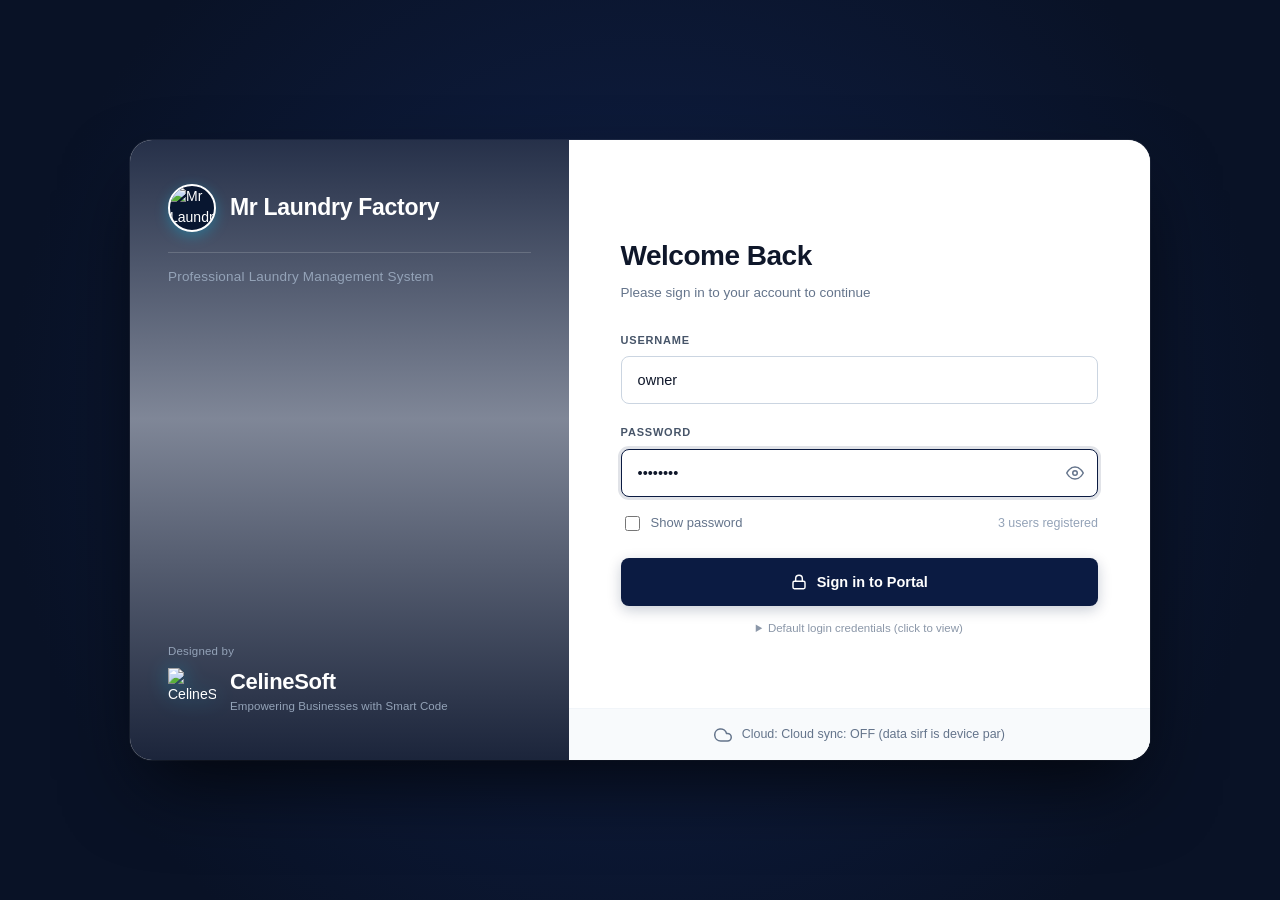
==== commit 1e91ab37: "Add files via upload" ====
--- a/Mr-Laundry-Factory-Portal.html
+++ b/Mr-Laundry-Factory-Portal.html
@@ -82,54 +82,65 @@
 
 .sidebar {
   width: var(--sidebar-w); flex: 0 0 var(--sidebar-w);
-  background: var(--surface); border-right: 1px solid var(--border);
+  background: #0d1736; border-right: 1px solid rgba(255, 255, 255, 0.08);
   display: flex; flex-direction: column;
   position: sticky; top: 0; height: 100vh; z-index: 60;
-}
-.brand { display: flex; gap: 10px; align-items: center; padding: 16px 16px 14px; border-bottom: 1px solid var(--border); }
-.brand-logo { width: 42px; height: 42px; border-radius: 12px; object-fit: cover; background: #000; box-shadow: var(--shadow); }
-.brand-txt { display: flex; flex-direction: column; line-height: 1.25; overflow: hidden; }
-.brand-txt b { font-size: 14.5px; font-weight: 800; letter-spacing: -.2px; white-space: nowrap; overflow: hidden; text-overflow: ellipsis; }
-.brand-txt span { font-size: 11px; color: var(--text-3); font-weight: 600; text-transform: uppercase; letter-spacing: .6px; }
-
-.nav { flex: 1; overflow-y: auto; padding: 10px 10px 4px; }
-.nav-sec { font-size: 10.5px; font-weight: 800; letter-spacing: .9px; text-transform: uppercase; color: var(--text-3); padding: 14px 10px 6px; }
+  color: #cbd5e1;
+}
+.brand { display: flex; justify-content: center; align-items: center; padding: 22px 16px 18px; border-bottom: 1px solid rgba(255, 255, 255, 0.08); }
+.brand-logo-wrap { width: 54px; height: 54px; display: flex; align-items: center; justify-content: center; }
+.brand-logo-img { width: 100%; height: 100%; object-fit: contain; filter: drop-shadow(0 2px 10px rgba(0, 210, 255, 0.45)); }
+.brand-logo { width: 44px; height: 44px; border-radius: 12px; object-fit: contain; filter: drop-shadow(0 2px 8px rgba(0, 210, 255, 0.4)); }
+.brand-txt { display: flex; flex-direction: column; line-height: 1.25; overflow: hidden; margin-left: 10px; }
+.brand-txt b { font-size: 14.5px; font-weight: 800; letter-spacing: -.2px; white-space: nowrap; overflow: hidden; text-overflow: ellipsis; color: #fff; }
+.brand-txt span { font-size: 11px; color: #94a3b8; font-weight: 600; text-transform: uppercase; letter-spacing: .6px; }
+
+.nav { flex: 1; overflow-y: auto; padding: 12px 12px 6px; }
+.nav-sec { font-size: 10px; font-weight: 700; letter-spacing: 1px; text-transform: uppercase; color: #50617e; padding: 12px 10px 4px; }
 .nav-item {
-  display: flex; align-items: center; gap: 10px; padding: 9px 10px; border-radius: 10px;
-  font-weight: 600; color: var(--text-2); cursor: pointer; margin-bottom: 2px;
-  transition: background .16s ease, color .16s ease, transform .16s ease; position: relative;
-}
-.nav-item:hover { background: var(--surface-2); color: var(--text); transform: translateX(2px); }
-.nav-item.on { background: linear-gradient(135deg, var(--brand), var(--brand-2)); color: #fff; box-shadow: 0 8px 20px rgba(79, 124, 255, .28); }
-.nav-item.on .nav-ico { filter: drop-shadow(0 1px 2px rgba(0, 0, 0, .3)); }
-.nav-ico { width: 20px; text-align: center; font-size: 15px; }
-.nav-lbl { flex: 1; font-size: 13.2px; }
-.nav-badge { background: var(--brand-soft); color: var(--brand); font-size: 10.5px; font-weight: 800; padding: 2px 7px; border-radius: 20px; }
-.nav-item.on .nav-badge { background: rgba(255, 255, 255, .25); color: #fff; }
+  display: flex; align-items: center; gap: 12px; padding: 10px 12px; border-radius: 9px;
+  font-weight: 500; color: #94a3b8; cursor: pointer; margin-bottom: 3px;
+  transition: all .16s ease; position: relative; font-size: 13.5px;
+}
+.nav-item:hover { background: rgba(255, 255, 255, 0.06); color: #ffffff; }
+.nav-item.on {
+  background: rgba(24, 78, 163, 0.35); border: 1px solid rgba(56, 189, 248, 0.35);
+  color: #38bdf8; box-shadow: 0 4px 14px rgba(0, 0, 0, 0.25);
+}
+.nav-item.on .nav-ico { color: #38bdf8; filter: drop-shadow(0 2px 6px rgba(56, 189, 248, 0.4)); }
+.nav-ico { width: 20px; display: flex; align-items: center; justify-content: center; font-size: 16px; color: inherit; flex-shrink: 0; }
+.nav-lbl { flex: 1; }
+.nav-badge { background: rgba(56, 189, 248, 0.2); color: #38bdf8; font-size: 10.5px; font-weight: 800; padding: 2px 7px; border-radius: 20px; }
+.nav-item.on .nav-badge { background: rgba(56, 189, 248, 0.35); color: #fff; }
 .nav-badge.warn { background: var(--warn-soft); color: var(--warn); }
 
-.side-foot { border-top: 1px solid var(--border); padding: 12px; }
+.side-foot { border-top: 1px solid rgba(255, 255, 255, 0.08); padding: 12px; }
 .sf-user { display: flex; gap: 10px; align-items: center; margin-bottom: 10px; }
 .avatar {
   width: 36px; height: 36px; border-radius: 50%; display: grid; place-items: center; flex: 0 0 36px;
-  background: linear-gradient(135deg, var(--brand), var(--brand-2)); color: #fff; font-weight: 800; font-size: 12.5px;
+  background: #1d4ed8; color: #fff; font-weight: 800; font-size: 12.5px;
 }
 .sf-txt { display: flex; flex-direction: column; line-height: 1.25; overflow: hidden; }
-.sf-txt b { font-size: 13px; }
-.sf-txt span { font-size: 11px; color: var(--text-3); font-weight: 600; }
-
-.main { flex: 1; min-width: 0; display: flex; flex-direction: column; }
+.sf-txt b { font-size: 13px; color: #fff; }
+.sf-txt span { font-size: 11px; color: #94a3b8; font-weight: 600; }
+
+.main { flex: 1; min-width: 0; display: flex; flex-direction: column; background: #f3f6fa; }
 .topbar {
   position: sticky; top: 0; z-index: 40; display: flex; align-items: center; gap: 12px;
-  padding: 12px 18px; background: color-mix(in srgb, var(--surface) 88%, transparent);
-  backdrop-filter: blur(12px); border-bottom: 1px solid var(--border);
+  padding: 14px 24px; background: #0d1736; border-bottom: 1px solid rgba(255, 255, 255, 0.08);
 }
 .menu-btn { display: none !important; }
 .tb-title { flex: 1; min-width: 0; }
-.tb-title h1 { font-size: 18px; font-weight: 800; letter-spacing: -.3px; white-space: nowrap; overflow: hidden; text-overflow: ellipsis; }
-.tb-title p { margin: 1px 0 0; font-size: 12.2px; color: var(--text-3); font-weight: 500; white-space: nowrap; overflow: hidden; text-overflow: ellipsis; }
-.tb-actions { display: flex; align-items: center; gap: 8px; }
-.page { padding: 18px; flex: 1; }
+.tb-title h1 { font-size: 18px; font-weight: 700; color: #ffffff; letter-spacing: -.2px; white-space: nowrap; overflow: hidden; text-overflow: ellipsis; }
+.tb-title p { margin: 2px 0 0; font-size: 12.2px; color: #94a3b8; font-weight: 400; white-space: nowrap; overflow: hidden; text-overflow: ellipsis; }
+.tb-actions { display: flex; align-items: center; gap: 10px; }
+.topbar .gs { background: rgba(255, 255, 255, 0.07); border: 1px solid rgba(255, 255, 255, 0.14); color: #ffffff; border-radius: 8px; }
+.topbar .gs::placeholder { color: #94a3b8; }
+.topbar .icon-btn { background: rgba(255, 255, 255, 0.07); border: 1px solid rgba(255, 255, 255, 0.14); color: #ffffff; border-radius: 8px; }
+.topbar .icon-btn:hover { background: rgba(255, 255, 255, 0.14); color: #ffffff; }
+.btn-teal { background: #176d7d; color: #ffffff; border-radius: 8px; font-weight: 600; padding: 8px 16px; border: none; display: inline-flex; align-items: center; gap: 6px; cursor: pointer; transition: background .15s ease; font-size: 13px; }
+.btn-teal:hover { background: #125764; }
+.page { padding: 22px 26px; flex: 1; }
 .foot { padding: 14px 18px 22px; color: var(--text-3); font-size: 11.5px; text-align: center; }
 .side-overlay { display: none; }
 
@@ -462,23 +473,385 @@
 
 /* ============ LOGIN ============ */
 .login-wrap {
-  min-height: 100vh; display: grid; place-items: center; padding: 20px;
-  background:
-    radial-gradient(1100px 520px at 12% -5%, rgba(124, 92, 255, .30), transparent 60%),
-    radial-gradient(900px 500px at 90% 105%, rgba(79, 124, 255, .32), transparent 60%),
-    linear-gradient(140deg, #0e1530 0%, #131c3c 45%, #1b2450 100%);
-}
+  min-height: 100vh;
+  display: flex;
+  align-items: center;
+  justify-content: center;
+  padding: 24px 16px;
+  background: #091226 radial-gradient(circle at 50% 48%, #10214a 0%, #091226 80%);
+  box-sizing: border-box;
+}
+
 .login-card {
-  width: 100%; max-width: 410px; background: var(--surface); border-radius: 22px;
-  box-shadow: 0 30px 80px rgba(0, 0, 0, .45); padding: 30px 26px; text-align: center;
-  animation: cardIn .5s cubic-bezier(.4, 0, .2, 1);
-}
-@keyframes cardIn { from { opacity: 0; transform: translateY(24px) } to { opacity: 1; transform: none } }
-.login-card img { width: 82px; height: 82px; object-fit: cover; border-radius: 20px; background: #000; box-shadow: 0 12px 30px rgba(0, 0, 0, .28); }
-.login-card h1 { font-size: 21px; font-weight: 850; margin-top: 14px; letter-spacing: -.4px; }
-.login-card p.tag { font-size: 12.6px; color: var(--text-3); margin: 4px 0 20px; font-weight: 600; }
-.login-card .inp { text-align: left; }
-.login-hint { margin-top: 16px; font-size: 11.4px; color: var(--text-3); background: var(--surface-2); border: 1px dashed var(--border-strong); border-radius: var(--r-sm); padding: 9px; line-height: 1.6; }
+  width: 100%;
+  max-width: 1020px;
+  min-height: 620px;
+  background: #ffffff;
+  border-radius: 22px;
+  box-shadow: 0 35px 80px -15px rgba(0, 0, 0, 0.75), 0 0 0 1px rgba(255, 255, 255, 0.08);
+  display: grid;
+  grid-template-columns: 43% 57%;
+  overflow: hidden;
+  position: relative;
+  animation: cardIn .45s cubic-bezier(.34, 1.3, .64, 1);
+}
+
+@keyframes cardIn {
+  from { opacity: 0; transform: translateY(20px) scale(0.98); }
+  to { opacity: 1; transform: none; }
+}
+
+/* Left side: Factory background & branding */
+.login-left-panel {
+  position: relative;
+  background: url('assets/img/factory-seamless-bg.jpg') center center / cover no-repeat;
+  display: flex;
+  flex-direction: column;
+  justify-content: space-between;
+  padding: 44px 38px;
+  color: #ffffff;
+  overflow: hidden;
+  box-sizing: border-box;
+}
+
+.login-left-panel::before {
+  content: '';
+  position: absolute;
+  inset: 0;
+  background: linear-gradient(180deg, rgba(8, 20, 48, 0.88) 0%, rgba(10, 24, 56, 0.52) 45%, rgba(8, 18, 42, 0.92) 100%);
+  pointer-events: none;
+  z-index: 1;
+}
+
+.login-brand-top,
+.login-brand-bottom {
+  position: relative;
+  z-index: 2;
+}
+
+.login-brand-header-row {
+  display: flex;
+  align-items: center;
+  gap: 14px;
+}
+
+.login-brand-icon-wrap {
+  width: 48px;
+  height: 48px;
+  border-radius: 50%;
+  background: #081630;
+  border: 2px solid #ffffff;
+  display: flex;
+  align-items: center;
+  justify-content: center;
+  overflow: hidden;
+  box-shadow: 0 4px 14px rgba(0, 210, 255, 0.3);
+  flex-shrink: 0;
+}
+
+.login-brand-icon {
+  width: 100%;
+  height: 100%;
+  object-fit: cover;
+}
+
+.login-brand-name {
+  font-size: 23px;
+  font-weight: 700;
+  color: #ffffff;
+  letter-spacing: -0.3px;
+  margin: 0;
+  line-height: 1.2;
+}
+
+.login-brand-divider {
+  height: 1px;
+  background: rgba(255, 255, 255, 0.16);
+  margin: 20px 0 14px 0;
+}
+
+.login-brand-tagline {
+  font-size: 13.5px;
+  color: #94a3b8;
+  font-weight: 500;
+  letter-spacing: 0.2px;
+  margin: 0;
+}
+
+.login-designed-by {
+  display: block;
+  font-size: 11.5px;
+  color: #94a3b8;
+  font-weight: 500;
+  margin-bottom: 8px;
+  letter-spacing: 0.2px;
+}
+
+.celinesoft-brand-row {
+  display: flex;
+  align-items: center;
+  gap: 14px;
+}
+
+.celinesoft-icon {
+  width: 48px;
+  height: 48px;
+  object-fit: contain;
+  flex-shrink: 0;
+  filter: drop-shadow(0 2px 10px rgba(0, 210, 255, 0.35));
+}
+
+.celinesoft-title {
+  font-size: 22px;
+  font-weight: 700;
+  color: #ffffff;
+  margin: 0;
+  letter-spacing: -0.3px;
+  line-height: 1.15;
+}
+
+.celinesoft-slogan {
+  font-size: 11.5px;
+  color: #94a3b8;
+  font-weight: 500;
+  margin: 4px 0 0 0;
+  letter-spacing: 0.1px;
+}
+
+/* Right side: Login form */
+.login-right-panel {
+  background: #ffffff;
+  display: flex;
+  flex-direction: column;
+  justify-content: space-between;
+  height: 100%;
+  box-sizing: border-box;
+}
+
+.login-form-content {
+  padding: 48px 52px 24px;
+  flex: 1;
+  display: flex;
+  flex-direction: column;
+  justify-content: center;
+  box-sizing: border-box;
+}
+
+.login-welcome-title {
+  font-size: 28px;
+  font-weight: 700;
+  color: #0f172a;
+  margin: 0 0 6px 0;
+  letter-spacing: -0.5px;
+}
+
+.login-welcome-sub {
+  font-size: 13.5px;
+  color: #64748b;
+  margin: 0 0 28px 0;
+  font-weight: 400;
+}
+
+.login-field-group {
+  margin-bottom: 20px;
+  text-align: left;
+}
+
+.login-field-label {
+  display: block;
+  font-size: 11px;
+  font-weight: 700;
+  letter-spacing: 0.8px;
+  color: #475569;
+  margin-bottom: 8px;
+  text-transform: uppercase;
+}
+
+.login-input-box {
+  width: 100%;
+  height: 48px;
+  border: 1px solid #cbd5e1;
+  border-radius: 8px;
+  padding: 0 16px;
+  font-size: 14.5px;
+  color: #0f172a;
+  background: #ffffff;
+  outline: none;
+  box-sizing: border-box;
+  transition: border-color .15s ease, box-shadow .15s ease;
+}
+
+.login-input-box:focus {
+  border-color: #0b1b42;
+  box-shadow: 0 0 0 3px rgba(11, 27, 66, 0.12);
+}
+
+.login-pass-container {
+  position: relative;
+  width: 100%;
+}
+
+.login-pass-input {
+  padding-right: 46px;
+}
+
+.login-toggle-eye {
+  position: absolute;
+  right: 8px;
+  top: 50%;
+  transform: translateY(-50%);
+  background: transparent;
+  border: none;
+  color: #64748b;
+  cursor: pointer;
+  padding: 6px;
+  display: flex;
+  align-items: center;
+  justify-content: center;
+  border-radius: 6px;
+  transition: color .15s, background-color .15s;
+}
+
+.login-toggle-eye:hover {
+  color: #0f172a;
+  background-color: #f1f5f9;
+}
+
+.login-meta-row {
+  display: flex;
+  justify-content: space-between;
+  align-items: center;
+  margin: -4px 0 24px;
+}
+
+.login-checkbox-label {
+  display: inline-flex;
+  align-items: center;
+  gap: 8px;
+  font-size: 13px;
+  color: #64748b;
+  cursor: pointer;
+  user-select: none;
+}
+
+.login-checkbox-label input[type="checkbox"] {
+  accent-color: #0c1b3e;
+  width: 15px;
+  height: 15px;
+  cursor: pointer;
+}
+
+.login-users-count {
+  font-size: 12.5px;
+  color: #94a3b8;
+  font-weight: 500;
+}
+
+.login-submit-btn {
+  width: 100%;
+  height: 48px;
+  border-radius: 8px;
+  background: #0b1b42;
+  color: #ffffff;
+  border: none;
+  font-size: 14.5px;
+  font-weight: 600;
+  display: flex;
+  align-items: center;
+  justify-content: center;
+  gap: 10px;
+  cursor: pointer;
+  transition: background-color .18s, transform .1s, box-shadow .18s;
+  box-shadow: 0 4px 14px rgba(11, 27, 66, 0.22);
+}
+
+.login-submit-btn:hover {
+  background: #142a66;
+  box-shadow: 0 6px 18px rgba(11, 27, 66, 0.32);
+}
+
+.login-submit-btn:active {
+  transform: translateY(1px);
+}
+
+.login-default-hint {
+  margin-top: 14px;
+  font-size: 11.5px;
+  color: #64748b;
+  text-align: center;
+}
+
+.login-default-hint details {
+  cursor: pointer;
+}
+
+.login-default-hint summary {
+  user-select: none;
+  color: #64748b;
+  opacity: 0.75;
+  outline: none;
+  transition: opacity .15s;
+  font-size: 11.5px;
+}
+
+.login-default-hint summary:hover {
+  opacity: 1;
+  color: #0b1b42;
+}
+
+.login-hint-table {
+  margin-top: 8px;
+  background: #f8fafc;
+  border: 1px dashed #cbd5e1;
+  border-radius: 8px;
+  padding: 8px 12px;
+  text-align: left;
+  display: grid;
+  gap: 4px;
+  color: #475569;
+  font-size: 11.5px;
+}
+
+/* Bottom footer cloud bar */
+.login-footer-bar {
+  border-top: 1px solid #f1f5f9;
+  background: #f8fafc;
+  padding: 16px 24px;
+  display: flex;
+  align-items: center;
+  justify-content: center;
+  gap: 10px;
+  color: #64748b;
+  font-size: 12.5px;
+  font-weight: 500;
+}
+
+.login-cloud-icon {
+  color: #64748b;
+  flex-shrink: 0;
+}
+
+@media (max-width: 900px) {
+  .login-card {
+    grid-template-columns: 1fr;
+    max-width: 460px;
+    min-height: auto;
+    border-radius: 18px;
+  }
+  .login-left-panel {
+    padding: 28px 24px 22px;
+    min-height: auto;
+  }
+  .login-brand-bottom {
+    display: none;
+  }
+  .login-form-content {
+    padding: 30px 24px 20px;
+  }
+  .login-welcome-title {
+    font-size: 24px;
+  }
+}
 
 /* ============ PRINT HELPERS (screen preview) ============ */
 #print-frame { position: fixed; right: 0; bottom: 0; width: 0; height: 0; border: 0; visibility: hidden; }
@@ -544,6 +917,488 @@
   font-size: 11.4px; line-height: 1.6; overflow-x: auto; white-space: pre; color: var(--text-2); margin: 6px 0;
 }
 .mono { font-family: ui-monospace, SFMono-Regular, Menlo, Consolas, monospace; font-size: 12px; }
+
+/* ============================================================
+   NEW MODERN DASHBOARD STYLES (Matching Mockup)
+   ============================================================ */
+
+/* Alert Announcement Banner */
+.dash-alert-banner {
+  background: #fdf2f2;
+  border: 1px solid #fecaca;
+  border-radius: 12px;
+  padding: 14px 18px;
+  margin-bottom: 20px;
+  display: flex;
+  align-items: center;
+  justify-content: space-between;
+  gap: 16px;
+  animation: cardIn .35s ease;
+}
+.dash-alert-icon {
+  width: 42px;
+  height: 42px;
+  border-radius: 8px;
+  background: #e04f43;
+  color: #ffffff;
+  display: flex;
+  align-items: center;
+  justify-content: center;
+  font-size: 20px;
+  flex-shrink: 0;
+  box-shadow: 0 4px 10px rgba(224, 79, 67, 0.3);
+}
+.dash-alert-body {
+  flex: 1;
+  min-width: 0;
+}
+.dash-alert-ur {
+  font-size: 14.5px;
+  font-weight: 700;
+  color: #991b1b;
+  margin-bottom: 3px;
+  direction: rtl;
+  text-align: right;
+  font-family: 'Noto Nastaliq Urdu', 'Urdu Typesetting', Tahoma, sans-serif;
+  line-height: 1.5;
+}
+.dash-alert-en {
+  font-size: 12px;
+  color: #7f1d1d;
+  opacity: 0.85;
+  line-height: 1.4;
+}
+.dash-alert-close {
+  background: transparent;
+  border: none;
+  font-size: 18px;
+  color: #991b1b;
+  cursor: pointer;
+  padding: 4px 8px;
+  border-radius: 6px;
+  line-height: 1;
+  transition: background .15s;
+}
+.dash-alert-close:hover {
+  background: rgba(153, 27, 27, 0.1);
+}
+
+/* Period Switcher Row */
+.dash-period-row {
+  display: flex;
+  align-items: center;
+  justify-content: space-between;
+  margin-bottom: 20px;
+  flex-wrap: wrap;
+  gap: 12px;
+}
+.dash-seg {
+  display: inline-flex;
+  background: #e2e8f0;
+  padding: 3px;
+  border-radius: 9px;
+  gap: 2px;
+}
+.dash-seg-btn {
+  border: none;
+  background: transparent;
+  padding: 7px 18px;
+  border-radius: 7px;
+  font-size: 13px;
+  font-weight: 600;
+  color: #64748b;
+  cursor: pointer;
+  transition: all .16s ease;
+  white-space: nowrap;
+}
+.dash-seg-btn:hover {
+  color: #0f172a;
+}
+.dash-seg-btn.on {
+  background: #ffffff;
+  color: #0f172a;
+  box-shadow: 0 1px 4px rgba(0, 0, 0, 0.08);
+}
+.dash-month-select {
+  background: #ffffff;
+  border: 1px solid #cbd5e1;
+  border-radius: 8px;
+  padding: 7px 16px;
+  font-size: 13px;
+  font-weight: 600;
+  color: #0f172a;
+  cursor: pointer;
+  outline: none;
+  box-shadow: 0 1px 2px rgba(0, 0, 0, 0.05);
+}
+
+/* 6 KPI Cards Grid */
+.dash-kpis {
+  display: grid;
+  grid-template-columns: repeat(6, 1fr);
+  gap: 14px;
+  margin-bottom: 22px;
+}
+.dash-kpi {
+  border-radius: 12px;
+  padding: 18px 16px;
+  color: #ffffff;
+  display: flex;
+  flex-direction: column;
+  justify-content: space-between;
+  min-height: 126px;
+  box-shadow: 0 4px 14px rgba(0, 0, 0, 0.08);
+  transition: transform .16s ease, box-shadow .16s ease;
+  cursor: pointer;
+  text-decoration: none;
+  position: relative;
+  overflow: hidden;
+}
+.dash-kpi:hover {
+  transform: translateY(-2px);
+  box-shadow: 0 8px 24px rgba(0, 0, 0, 0.16);
+}
+.dash-kpi-top {
+  margin-bottom: 12px;
+}
+.dash-kpi-icon-pill {
+  width: 36px;
+  height: 36px;
+  border-radius: 8px;
+  background: rgba(255, 255, 255, 0.18);
+  display: flex;
+  align-items: center;
+  justify-content: center;
+  color: #ffffff;
+}
+.dash-kpi-val {
+  font-size: 26px;
+  font-weight: 800;
+  color: #ffffff;
+  line-height: 1.1;
+  margin-bottom: 6px;
+  letter-spacing: -0.5px;
+}
+.dash-kpi-lbl {
+  font-size: 10px;
+  font-weight: 700;
+  letter-spacing: 0.6px;
+  text-transform: uppercase;
+  color: rgba(255, 255, 255, 0.85);
+}
+
+/* 6 Card Specific Color Schemes */
+.dash-kpi-rec { background: #254d74; }
+.dash-kpi-del { background: #17636e; }
+.dash-kpi-fac { background: #304860; }
+.dash-kpi-inc { background: #185b4f; }
+.dash-kpi-exp { background: #5c2c2c; }
+.dash-kpi-prf { background: #6a3c1f; }
+
+/* 2-Column Main Section */
+.dash-grid-2col {
+  display: grid;
+  grid-template-columns: 62% 38%;
+  gap: 18px;
+  align-items: start;
+}
+.dash-col {
+  display: flex;
+  flex-direction: column;
+  gap: 18px;
+}
+
+/* Modern Card Shell */
+.dash-card {
+  background: #ffffff;
+  border-radius: 12px;
+  border: 1px solid #e2e8f0;
+  box-shadow: 0 1px 3px rgba(0, 0, 0, 0.05);
+  overflow: hidden;
+}
+.dash-card-head {
+  padding: 16px 20px;
+  border-bottom: 1px solid #f1f5f9;
+  display: flex;
+  align-items: center;
+  justify-content: space-between;
+}
+.dash-card-head h3 {
+  font-size: 15px;
+  font-weight: 700;
+  color: #0f172a;
+  margin: 0;
+  letter-spacing: -0.2px;
+}
+
+/* Profit & Loss Table */
+.dash-pl-table {
+  width: 100%;
+  border-collapse: collapse;
+  font-size: 13.5px;
+}
+.dash-pl-table th {
+  background: #f8fafc;
+  color: #64748b;
+  font-size: 11px;
+  font-weight: 700;
+  text-transform: uppercase;
+  letter-spacing: 0.5px;
+  padding: 12px 18px;
+  text-align: left;
+  border-bottom: 1px solid #e2e8f0;
+}
+.dash-pl-table td {
+  padding: 13px 18px;
+  border-bottom: 1px solid #f1f5f9;
+  color: #1e293b;
+  font-weight: 500;
+}
+.dash-pl-total-row td {
+  border-bottom: none !important;
+  font-weight: 700;
+  background: #f8fafc;
+}
+.dash-val-ok {
+  color: #16a34a !important;
+  font-weight: 600;
+}
+.dash-val-bad {
+  color: #dc2626 !important;
+  font-weight: 600;
+}
+
+/* Spline Chart */
+.dash-chart-legend {
+  display: flex;
+  align-items: center;
+  gap: 18px;
+  font-size: 12px;
+  font-weight: 600;
+  margin-top: 14px;
+  margin-bottom: 8px;
+  padding: 0 20px;
+}
+.dash-chart-leg-inc {
+  display: flex;
+  align-items: center;
+  gap: 6px;
+  color: #0891b2;
+}
+.dash-chart-leg-inc::before {
+  content: '◆';
+  color: #0891b2;
+  font-size: 11px;
+}
+.dash-chart-leg-exp {
+  display: flex;
+  align-items: center;
+  gap: 6px;
+  color: #ea580c;
+}
+.dash-chart-leg-exp::before {
+  content: '◆';
+  color: #ea580c;
+  font-size: 11px;
+}
+.dash-spline-wrap {
+  padding: 0 16px 16px;
+}
+
+/* Summary Card */
+.dash-summary-row {
+  display: grid;
+  grid-template-columns: repeat(3, 1fr);
+  padding: 20px 24px;
+  gap: 16px;
+}
+.dash-sum-item {
+  text-align: left;
+}
+.dash-sum-lbl {
+  font-size: 12px;
+  color: #64748b;
+  font-weight: 500;
+  margin-bottom: 6px;
+}
+.dash-sum-val {
+  font-size: 24px;
+  font-weight: 800;
+  color: #0f172a;
+  letter-spacing: -0.4px;
+}
+.dash-sum-val.t-cyan {
+  color: #0d9488;
+}
+
+/* Quick Actions */
+.dash-qa-btn-wash {
+  width: 100%;
+  height: 44px;
+  border-radius: 8px;
+  background: #325d7c;
+  color: #ffffff;
+  border: none;
+  font-size: 14px;
+  font-weight: 600;
+  cursor: pointer;
+  transition: background .16s ease, transform .1s;
+  margin-bottom: 10px;
+}
+.dash-qa-btn-wash:hover {
+  background: #254a65;
+}
+.dash-qa-btn-wash:active, .dash-qa-btn-pay:active {
+  transform: translateY(1px);
+}
+.dash-qa-btn-pay {
+  width: 100%;
+  height: 44px;
+  border-radius: 8px;
+  background: #1e7271;
+  color: #ffffff;
+  border: none;
+  font-size: 14px;
+  font-weight: 600;
+  cursor: pointer;
+  transition: background .16s ease, transform .1s;
+}
+.dash-qa-btn-pay:hover {
+  background: #155857;
+}
+
+/* Balance & Advance Cards */
+.dash-bal-grid {
+  display: grid;
+  grid-template-columns: 1fr 1fr;
+  gap: 14px;
+}
+.dash-bal-card {
+  border-radius: 12px;
+  padding: 18px 16px;
+  color: #ffffff;
+  display: flex;
+  flex-direction: column;
+  gap: 8px;
+  min-height: 110px;
+  box-shadow: 0 4px 12px rgba(0, 0, 0, 0.08);
+  transition: transform .16s ease;
+}
+.dash-bal-card:hover {
+  transform: translateY(-2px);
+}
+.dash-bal-due {
+  background: #2c4159;
+}
+.dash-bal-adv {
+  background: #1e5b61;
+}
+.dash-bal-icon {
+  width: 32px;
+  height: 32px;
+  border-radius: 6px;
+  background: rgba(255, 255, 255, 0.18);
+  display: flex;
+  align-items: center;
+  justify-content: center;
+}
+.dash-bal-lbl {
+  font-size: 10px;
+  font-weight: 700;
+  letter-spacing: 0.6px;
+  text-transform: uppercase;
+  color: rgba(255, 255, 255, 0.85);
+}
+.dash-bal-val {
+  font-size: 22px;
+  font-weight: 800;
+  color: #ffffff;
+  letter-spacing: -0.3px;
+}
+
+/* Top Customers Table */
+.dash-cust-table {
+  width: 100%;
+  border-collapse: collapse;
+  font-size: 13px;
+}
+.dash-cust-table th {
+  background: #f8fafc;
+  color: #64748b;
+  font-size: 10.5px;
+  font-weight: 700;
+  text-transform: uppercase;
+  letter-spacing: 0.5px;
+  padding: 10px 14px;
+  text-align: left;
+  border-bottom: 1px solid #e2e8f0;
+}
+.dash-cust-table td {
+  padding: 12px 14px;
+  border-bottom: 1px solid #f1f5f9;
+  vertical-align: middle;
+}
+.dash-cust-avatar {
+  width: 32px;
+  height: 32px;
+  border-radius: 50%;
+  background: #e2e8f0;
+  color: #1e293b;
+  font-weight: 700;
+  font-size: 12px;
+  display: inline-flex;
+  align-items: center;
+  justify-content: center;
+}
+.dash-cust-name {
+  font-weight: 600;
+  color: #0f172a;
+  line-height: 1.2;
+}
+.dash-cust-sub {
+  font-size: 11px;
+  color: #94a3b8;
+  margin-top: 2px;
+}
+.dash-pill-pending {
+  display: inline-block;
+  padding: 3px 10px;
+  border-radius: 12px;
+  background: #fff7ed;
+  border: 1px solid #ffedd5;
+  color: #c2410c;
+  font-size: 11px;
+  font-weight: 600;
+  white-space: nowrap;
+}
+
+/* Responsive Breakpoints */
+@media (max-width: 1250px) {
+  .dash-kpis {
+    grid-template-columns: repeat(3, 1fr);
+  }
+  .dash-grid-2col {
+    grid-template-columns: 1fr;
+  }
+}
+
+@media (max-width: 768px) {
+  .dash-kpis {
+    grid-template-columns: repeat(2, 1fr);
+  }
+  .dash-bal-grid {
+    grid-template-columns: 1fr;
+  }
+  .dash-summary-row {
+    grid-template-columns: 1fr;
+  }
+}
+
+@media (max-width: 480px) {
+  .dash-kpis {
+    grid-template-columns: 1fr;
+  }
+}
 
 </style>
 </head>
@@ -1281,7 +2136,7 @@
         { id: 'p_shoes', name: 'SHOES', category: 'A', inputType: 'kg', unitPrice: 320, active: true, createdAt: now,
           types: ['Junior Shoes', 'Sports Shoes', 'Man Shoes', 'CH Shoes'] }
       ],
-      sales: [], payments: [], expenses: [], purchases: [], vendors: [], vendorRequests: [],
+      sales: [], payments: [], adjustments: [], expenses: [], purchases: [], vendors: [], vendorRequests: [],
       employees: [], salaries: [], drawings: [], deliveries: [], auditLog: [],
       settings: Object.assign({
         shopName: 'Mr Laundry Factory',
@@ -1317,7 +2172,7 @@
     const seed = this._seed();
     const tables = ['users', 'branches', 'customers', 'products', 'sales', 'payments',
       'expenses', 'purchases', 'vendors', 'vendorRequests', 'employees', 'salaries', 'drawings',
-      'deliveries', 'auditLog'];
+      'deliveries', 'auditLog', 'adjustments'];
     tables.forEach(t => { if (!Array.isArray(d[t])) d[t] = seed[t]; });
     d.settings = Object.assign({}, seed.settings, d.settings || {});
     /* ⚠️ Cloud config (URL / Shop ID / ON-OFF) DEVICE-LEVEL hai — synced
@@ -1335,6 +2190,7 @@
       }
     });
     if (!Array.isArray(d.settings.categories) || !d.settings.categories.length) d.settings.categories = DEFAULT_CATEGORIES;
+    if (!d._tomb || typeof d._tomb !== 'object' || Array.isArray(d._tomb)) d._tomb = {};
     if (!d._counters) d._counters = { invoice: 1000 };
     if (d._counters.invoice == null) d._counters.invoice = 1000;
     // ensure built-in users still exist (passwords editable in Users page)
@@ -1380,9 +2236,22 @@
     const arr = this._data[tbl] || [];
     const i = arr.findIndex(r => r && r.id === id);
     if (i < 0) return false;
-    if (hard) arr.splice(i, 1);
-    else { arr[i]._deleted = true; arr[i].deletedAt = new Date().toISOString(); }
+    const at = new Date().toISOString();
+    if (hard) {
+      /* hard delete bhi yaad rakhein — warna doosre device se record wapis aa jata hai */
+      this.tombstone(tbl, id, at);
+      arr.splice(i, 1);
+    } else {
+      arr[i]._deleted = true; arr[i].deletedAt = at; arr[i].updatedAt = at;
+    }
     this.save();
+    return true;
+  },
+  /** delete ka nishan (cloud merge ke liye) */
+  tombstone(tbl, id, at) {
+    const t = this._data._tomb = this._data._tomb || {};
+    t[tbl] = t[tbl] || {};
+    t[tbl][id] = at || new Date().toISOString();
     return true;
   },
   settings() { return this._data.settings; },
@@ -1484,36 +2353,44 @@
 <!-- assets/js/cloud.js -->
 <script>
 /* ============================================================
-   CLOUD SYNC — Firebase Realtime Database (REST) — v2 (PAKKA)
+   CLOUD SYNC — Firebase Realtime Database (REST) — v3 (DATA LOSS FIX)
    ------------------------------------------------------------
-   ⚠️ PURANA MASLA (fix ho gaya):
-      Database URL / Shop ID pehle BUSINESS DATA ke andar
-      (settings.firebaseConfig) save hote the — jo cloud se sync
-      hota hai. Is liye jab kisi doosre system se data pull hota
-      tha to us ke khali config ne aap ka config mita diya →
-      "Firebase baar baar remove ho jata hai".
-
-   ✅ AB KA TAREeqA:
-      • URL + Shop ID + ON/OFF sirf IS DEVICE par save hote hain
-        (localStorage key: mlfCloudCfg) — cloud par nahi jate.
-      • Cloud par sirf business data jata hai (sales, customers…).
-      • Pull ke baad config wapis apne aap lag jati hai (kabhi
-        delete nahi hoti).
-      • Naye system par portal kholte hi data khud aa jata hai —
-        default URL + auto shop-detect ki madad se.
-      • Push sirf pehla pull hone ke BAAD hota hai, taake naye
-        device ka khali/demo data cloud ka asli data na mita de.
+   ⚠️ v2 ke do masle jo ab theek hue hain:
+      1) "Shop ID baar baar remove ho jati hai"
+         → autoPickShop() har startup par shop id badal deta tha
+           (agar aap ki likhi id cloud par maujood na ho aur wahan
+           sirf aik doosra dataset ho). AB: Shop ID LOCK hoti hai —
+           jab tak aap khud na badlein, kabhi khud-ba-khud nahi badalti.
+      2) "Invoice save karta hoon, sync karta hoon, baad mein gayab"
+         → sync poora dataset REPLACE karta tha (last-writer-wins).
+           Kisi doosre device ka purana data push ho jaye to naye
+           invoices ud jate the. AB: har cheez RECORD-WISE MERGE hoti
+           hai (per record updatedAt/deletedAt dekha jata hai):
+             • push  = cloud ka purana data + is device ka naya data → PUT
+             • pull  = cloud ka data is device ke data ke sath MERGE
+             • kuch bhi delete/overwrite nahi hota (jab tak aap khud
+               "replace" wala button na dabayein)
+           🔒 Iske sath auto-backup snapshots bhi hain (DataBackup)
+              — sab se bura case ho to bhi purana data wapis aa jata hai.
+
+   Device config (URL + Shop ID + ON/OFF) sirf IS DEVICE par save hoti
+   hai (localStorage: mlfCloudCfg) — cloud par kabhi nahi jati.
    ============================================================ */
 
 const CLOUD_CFG_KEY = 'mlfCloudCfg';
+const CLOUD_CFG_KEY2 = 'mlfCloudCfg2';                        // backup copy (belt & braces)
 const CLOUD_DEFAULT_URL = 'https://mrlaundryfactory-default-rtdb.firebaseio.com';
 const CLOUD_DEFAULT_SHOP = 'main';
-const CLOUD_POLL_MS = 25000;                       // har 25 sec check
+const CLOUD_POLL_MS = 25000;                                  // har 25 sec check
 const CLOUD_DEVICE_KEYS = ['cloudEnabled', 'firebaseConfig', 'shopId'];   // device-level → cloud par kabhi nahi
+const CLOUD_TABLES = ['users', 'branches', 'customers', 'products', 'sales', 'payments',
+  'expenses', 'purchases', 'vendors', 'vendorRequests', 'employees', 'salaries',
+  'drawings', 'deliveries', 'auditLog'];
+const CLOUD_TOMB_DAYS = 180;                                  // purane tombstones saaf kar dein
 
 const Cloud = {
   /* is device ka config (cloud par nahi jata) */
-  cfg: { url: '', shopId: CLOUD_DEFAULT_SHOP, enabled: true },
+  cfg: { url: '', shopId: CLOUD_DEFAULT_SHOP, enabled: true, shopLocked: false },
 
   /* runtime */
   enabled: false, url: '', shopId: '', ready: false,
@@ -1521,7 +2398,7 @@
   _applying: false, _busy: false,
   _lastPushedAt: '', _lastPulledAt: '', _lastError: '', _lastErrorAt: '',
   _pendingPush: false, _didInitialPull: false, _pulling: null, _bound: false, _forceNextPush: false,
-  _shops: [],
+  _shops: [], _lastMerge: null, _lastMergeAt: '',
 
   /* ============================================================
      CONFIG — is device par mehfooz (cloud par NAHI)
@@ -1540,38 +2417,70 @@
     return null;
   },
 
+  /** shop id saaf karein: sirf A-Z a-z 0-9 _ - . (dash bacha rehta hai: factory-main) */
+  cleanShopId(v) {
+    return String(v == null ? '' : v).trim().replace(/[^A-Za-z0-9_.\-]/g, '-').replace(/-{2,}/g, '-').replace(/^-|-$/g, '');
+  },
+
   /** config load — alag key se; pehli dafa purane (settings wale) config ko migrate karta hai */
   loadCfg() {
     let c = null;
     try { c = JSON.parse(SafeStore.get(CLOUD_CFG_KEY) || 'null'); } catch (e) { c = null; }
+    if (!c || typeof c !== 'object' || !c.url) {                 // primary corrupt/khali → backup copy
+      try {
+        const b = JSON.parse(SafeStore.get(CLOUD_CFG_KEY2) || 'null');
+        if (b && typeof b === 'object' && b.url) c = b;
+      } catch (e) { /* ignore */ }
+    }
     const s = (DB.settings && DB.settings()) || {};
     const legacy = this.parseConfig(s.firebaseConfig);
     if (!c || typeof c !== 'object') c = {};
     if (!c.url) c.url = (legacy && legacy.url) || CLOUD_DEFAULT_URL;
-    if (!c.shopId) c.shopId = String(s.shopId || '').trim() || CLOUD_DEFAULT_SHOP;
+    if (!c.shopId) c.shopId = this.cleanShopId(s.shopId) || CLOUD_DEFAULT_SHOP;
     if (c.enabled === undefined || c.enabled === null) c.enabled = (s.cloudEnabled === undefined ? true : !!s.cloudEnabled);
-    this.setCfg(c, { quiet: true });
+    this.setCfg(c, { quiet: true, noLock: true });                // stored shopLocked hi lagu rahega
     return this.cfg;
   },
 
-  /** config save (hamesha is device par; mirror sirf UI ke liye) */
+  /**
+   * config save (hamesha is device par; mirror sirf UI ke liye)
+   *  patch.shopId dene ka matlab: user ne khud shop id likhi/select ki →
+   *  Shop ID LOCK ho jati hai (phir kabhi khud nahi badalti).
+   */
   setCfg(patch, opts) {
     const o = opts || {};
-    const merged = Object.assign({}, this.cfg, patch || {});
+    const prev = this.cfg || {};
+    const merged = Object.assign({}, prev, patch || {});
     const parsed = this.parseConfig(merged.url);
+    let shop = this.cleanShopId(merged.shopId);
+    if (!shop) shop = this.cleanShopId(prev.shopId) || CLOUD_DEFAULT_SHOP;
+    let locked = (merged.shopLocked === undefined) ? !!prev.shopLocked : !!merged.shopLocked;
+    if (!o.noLock && patch && patch.shopId !== undefined && this.cleanShopId(patch.shopId)) locked = true;
     this.cfg = {
       url: parsed ? parsed.url : '',
-      shopId: String(merged.shopId || CLOUD_DEFAULT_SHOP).replace(/[^a-zA-Z0-9_-]/g, '') || CLOUD_DEFAULT_SHOP,
+      shopId: shop,
       enabled: !!merged.enabled,
+      shopLocked: locked,
       savedAt: new Date().toISOString()
     };
-    SafeStore.set(CLOUD_CFG_KEY, JSON.stringify(this.cfg));
-    if (DB.setCloudMirror) DB.setCloudMirror(this.cfg);   // settings mein sirf dikhane ke liye
+    const json = JSON.stringify(this.cfg);
+    SafeStore.set(CLOUD_CFG_KEY, json);
+    SafeStore.set(CLOUD_CFG_KEY2, json);                          // do jagah — aik khali ho to doosri se aa jaye
+    if (DB.setCloudMirror) DB.setCloudMirror(this.cfg);            // settings mein sirf dikhane ke liye
     if (!o.quiet) this.refresh();
     return this.cfg;
   },
 
   cfgSaved() { return !!(this.cfg && this.cfg.url); },
+
+  /** user ne Settings se shop id set ki */
+  setShopId(id, opts) {
+    const clean = this.cleanShopId(id);
+    if (!clean) { toast('Shop ID khali nahi ho sakti', 'error'); return false; }
+    this.setCfg({ shopId: clean, shopLocked: true }, opts || {});
+    return true;
+  },
+  unlockShop() { this.setCfg({ shopLocked: false }, { quiet: true }); toast('Shop ID unlock — agli dafa khud-detect kar sakti hai', 'info'); return true; },
 
   /* URL se config: index.html?cloud=<db-url>&shop=<shop-id>
      Isse naye system par sirf link kholna kaafi hota hai — data khud sync ho jata hai. */
@@ -1580,8 +2489,8 @@
       const qp = new URLSearchParams(location.search || '');
       const qUrl = qp.get('cloud') || qp.get('firebase') || qp.get('db');
       const qShop = qp.get('shop') || qp.get('shopId');
-      if (qUrl) this.setCfg({ url: qUrl, shopId: qShop || this.cfg.shopId, enabled: true }, { quiet: true });
-      else if (qShop) this.setCfg({ shopId: qShop }, { quiet: true });
+      if (qUrl) this.setCfg({ url: qUrl, shopId: qShop || this.cfg.shopId, enabled: true, shopLocked: !!(qShop || this.cfg.shopLocked) }, { quiet: true, noLock: true });
+      else if (qShop) this.setCfg({ shopId: qShop, shopLocked: true }, { quiet: true, noLock: true });
     } catch (e) { /* ignore */ }
   },
 
@@ -1594,7 +2503,7 @@
     this.shopId = this.cfg.shopId;
     this.ready = !!(this.enabled && this.url);
     this.updateDot();
-    if (this.ready) { this.startPolling(); this.bindAutoSync(); }
+    if (this.ready) { this.startPolling(); this.bindAutoSync(); this.refreshShopsSoon(); }
     else this.stopPolling();
     return this.ready;
   },
@@ -1604,6 +2513,7 @@
     this.loadCfg();
     this.applyUrlCfg();     // ?cloud=URL&shop=ID — ek link se naya device set ho jata hai
     this.refresh();
+    DataBackup.daily();     // roz ka safety snapshot (agar aaj nahi hua)
     if (!this.ready) { this._didInitialPull = true; return null; }
     if (!this._pulling) {
       this._pulling = this.firstSync().catch(e => { this._lastError = e.message; this.updateDot(); });
@@ -1612,13 +2522,22 @@
   },
 
   async firstSync() {
-    await this.autoPickShop();                 // galat shop id ho to sahi wali khud pakar le.
+    await this.autoPickShop();                 // sirf tab jab Shop ID lock na ho
     await this.pull({ silent: true, startup: true });
     this._didInitialPull = true;
     if (this._pendingPush && !this.localIsEmpty()) { this._pendingPush = false; await this.push(true); }
     this.startPolling();
     this.updateDot();
     return true;
+  },
+
+  /** datasets ki list background mein refresh (Settings UI ke liye) */
+  refreshShopsSoon() {
+    if (!this.url) return;
+    const now = Date.now();
+    if (this._shopsAt && now - this._shopsAt < 60000) return;
+    this._shopsAt = now;
+    setTimeout(() => { this.listShops().catch(() => {}); }, 1200);
   },
 
   /** database mein jitne shop ids (datasets) hain */
@@ -1631,15 +2550,34 @@
     return this._shops;
   },
 
-  /** naya system: agar default shop khali hai aur sirf ek hi shop mein data hai → wohi le lein */
+  /**
+   * Naya system: agar aap ki shop id cloud par nahi hai aur wahan kisi
+   * doosre dataset mein data hai → wohi pick kar lein.
+   * 🔒 Agar Shop ID LOCK hai (user ne khud set ki) → kabhi change nahi.
+   */
   async autoPickShop() {
     try {
-      const shops = await this.listShops();
+      const shops = await this.listShops();                   // settings UI ki list bhi bhar jati hai
+      if (this.cfg.shopLocked) return this.shopId;            // ⬅️ yehi "shop id baar baar remove" ka fix
       if (!shops.length) return null;
       if (shops.indexOf(this.shopId) >= 0) return this.shopId;
-      if (shops.length === 1) {
-        const pick = shops[0];
-        this.setCfg({ shopId: pick }, { quiet: true });
+      /* is shop par khud ka data hai? to usse chhedein nahi */
+      const mine = await this._fetchJSON(this.path('data')).catch(() => null);
+      if (mine && this._hasData(mine)) return this.shopId;
+      let pick = null;
+      if (shops.length === 1) pick = shops[0];
+      else {                                                  // ek se ziyada → sab se naya data wala
+        let best = 0;
+        for (const s of shops) {
+          try {
+            const m = await this._fetchJSON(this.url + '/factories/' + encodeURIComponent(s) + '/meta.json');
+            const t = m && m.updatedAt ? (Date.parse(m.updatedAt) || 0) : 0;
+            if (t > best) { best = t; pick = s; }
+          } catch (e) { /* ignore */ }
+        }
+      }
+      if (pick) {
+        this.setCfg({ shopId: pick }, { quiet: true, noLock: true });
         this.refresh();
         if (!SafeStore.get('mlfShopAutoPickShown')) {
           SafeStore.set('mlfShopAutoPickShown', pick);
@@ -1647,7 +2585,7 @@
         }
         return pick;
       }
-      return null;   // ek se ziyada → Settings → Cloud Sync se choose karein
+      return null;
     } catch (e) { return null; }
   },
 
@@ -1662,12 +2600,15 @@
     window.addEventListener('focus', kick);
     window.addEventListener('online', () => { kick(); if (this._pendingPush) this.push(true); });
     document.addEventListener('visibilitychange', () => { if (!document.hidden) kick(); });
+    window.addEventListener('storage', e => {                       // doosre tab mein shop id badli gayi?
+      if (e && e.key === CLOUD_CFG_KEY && e.newValue) { try { this.loadCfg(); this.refresh(); } catch (err) { /* ignore */ } }
+    });
   },
 
   /* ============================================================
      NETWORK HELPERS
      ============================================================ */
-  path(suffix) { return this.url + '/factories/' + (this.shopId || 'main') + '/' + suffix + '.json'; },
+  path(suffix) { return this.url + '/factories/' + encodeURIComponent(this.shopId || CLOUD_DEFAULT_SHOP) + '/' + suffix + '.json'; },
 
   async _fetchJSON(url, opts) {
     const r = await fetch(url, Object.assign({ cache: 'no-store' }, opts || {}));
@@ -1677,8 +2618,176 @@
     try { return JSON.parse(txt); } catch (e) { return null; }
   },
 
+  _deep(o) { try { return JSON.parse(JSON.stringify(o || {})); } catch (e) { return {}; } },
+
+  /** is device ka data (device-level config strip karke) — push ke liye tayyar */
+  _payloadFrom(data) {
+    const p = this._deep(data || DB._data);
+    p.settings = p.settings || {};
+    CLOUD_DEVICE_KEYS.forEach(k => { delete p.settings[k]; });
+    return p;
+  },
+
+  _hasData(d) {
+    if (!d) return false;
+    return CLOUD_TABLES.some(t => (d[t] || []).some(r => r && !r._deleted && !r._purged));
+  },
+
+  localIsEmpty() {
+    const d = DB._data || {};
+    const n = ['sales', 'payments', 'expenses', 'purchases', 'employees', 'salaries', 'drawings', 'deliveries']
+      .reduce((a, t) => a + ((d[t] || []).filter(r => r && !r._deleted).length), 0);
+    return n === 0 && (d.customers || []).filter(r => r && !r._deleted).length === 0;
+  },
+
   /* ============================================================
-     PUSH — is device ka data cloud par
+     🧠 MERGE — asli fix: kuch bhi delete nahi hota
+     ------------------------------------------------------------
+     Har record ka apna stamp hota hai:
+        updatedAt (aakhri tabdeeli) · deletedAt (delete hua to)
+     Dono taraf se naya wala jeetta hai. Jo record sirf aik taraf
+     hai wo doosri taraf pahunch jata hai — is liye kisi device ka
+     naya invoice kabhi zaya nahi hota.
+     ============================================================ */
+  _stamp(r) {
+    if (!r) return 0;
+    return Date.parse(r.deletedAt || r.updatedAt || r.createdAt || r.at || r.date || 0) || 0;
+  },
+
+  _mergeTable(localArr, remoteArr, stats, tbl) {
+    const map = new Map();
+    const keyOf = r => (r && r.id != null) ? String(r.id) : ('~~' + JSON.stringify(r));
+    (localArr || []).forEach(r => { if (r) map.set(keyOf(r), r); });
+    (remoteArr || []).forEach(r => {
+      if (!r) return;
+      const k = keyOf(r);
+      const cur = map.get(k);
+      if (!cur) { map.set(k, r); stats.added++; stats.tables[tbl] = (stats.tables[tbl] || 0) + 1; return; }
+      const sc = this._stamp(cur), sr = this._stamp(r);
+      if (sr > sc) {
+        map.set(k, r);
+        if (r._deleted || r._purged) { stats.removed++; }
+        else { stats.updated++; stats.tables[tbl] = (stats.tables[tbl] || 0) + 1; }
+      } else if (sr === sc && (r._deleted || r._purged) && !(cur._deleted || cur._purged)) {
+        map.set(k, r); stats.removed++;          // delete hamesha jeetta hai (tombstone)
+      }
+    });
+    return Array.from(map.values());
+  },
+
+  /**
+   * merge(local, incoming) → { data, stats }
+   *  • local base rehta hai (barabar ho to local jeetta hai)
+   *  • incoming ke naye/updated records mil jate hain
+   */
+  merge(localData, incomingData) {
+    const L = this._deep(localData), R = this._deep(incomingData);
+    const stats = { added: 0, updated: 0, removed: 0, tables: {} };
+    const out = {};
+    Object.keys(L).forEach(k => { out[k] = L[k]; });             // baaki keys (counters etc.)
+    CLOUD_TABLES.forEach(t => { out[t] = this._mergeTable(L[t], R[t], stats, t); });
+
+    /* hard-delete tombstones (agar kabhi use hon) */
+    const lt = L._tomb || {}, rt = R._tomb || {};
+    const tomb = {};
+    const cut = Date.now() - CLOUD_TOMB_DAYS * 864e5;
+    [lt, rt].forEach(src => {
+      Object.keys(src || {}).forEach(t => {
+        tomb[t] = tomb[t] || {};
+        Object.keys(src[t] || {}).forEach(id => {
+          const at = src[t][id];
+          if ((Date.parse(at) || 0) < cut) return;
+          if (!tomb[t][id] || (Date.parse(at) || 0) > (Date.parse(tomb[t][id]) || 0)) tomb[t][id] = at;
+        });
+      });
+    });
+    Object.keys(tomb).forEach(t => {
+      if (!Object.keys(tomb[t]).length) { delete tomb[t]; return; }
+      (out[t] || []).forEach(r => {                             // hard-delete hua record wapis na aaye
+        const at = tomb[t][r && r.id];
+        if (at && (Date.parse(at) || 0) >= this._stamp(r)) { r._deleted = true; r.deletedAt = at; }
+      });
+    });
+    if (Object.keys(tomb).length) out._tomb = tomb;
+
+    /* invoice counter kabhi peeche nahi jata */
+    const lc = L._counters || {}, rc = R._counters || {}, cc = {};
+    Object.keys(Object.assign({}, lc, rc)).forEach(k => { cc[k] = Math.max(num(lc[k]), num(rc[k])); });
+    if (Object.keys(cc).length) out._counters = cc;
+
+    /* settings — device keys kabhi nahi; khali value se bhara hua wipe nahi hota */
+    const newerRemote = (Date.parse(R._updatedAt || 0) || 0) > (Date.parse(L._updatedAt || 0) || 0);
+    const ls = L.settings || {}, rs = R.settings || {};
+    const sOut = {};
+    Object.keys(ls).forEach(k => { if (CLOUD_DEVICE_KEYS.indexOf(k) < 0) sOut[k] = ls[k]; });
+    Object.keys(rs).forEach(k => {
+      if (CLOUD_DEVICE_KEYS.indexOf(k) >= 0) return;
+      const rv = rs[k], lv = sOut[k];
+      if (lv === undefined || lv === null || lv === '') { if (rv !== undefined && rv !== null && rv !== '') sOut[k] = rv; return; }
+      if (rv === undefined || rv === null || rv === '') return;
+      if (newerRemote) sOut[k] = rv;
+    });
+    out.settings = sOut;
+
+    /* audit log bemisal na barhe */
+    if (Array.isArray(out.auditLog) && out.auditLog.length > 800) {
+      out.auditLog = out.auditLog.slice().sort((a, b) => String((b && b.at) || '').localeCompare(String((a && a.at) || ''))).slice(0, 800);
+    }
+    const lT = Date.parse(L._updatedAt || 0) || 0, rT = Date.parse(R._updatedAt || 0) || 0;
+    out._updatedAt = new Date(Math.max(lT, rT) || Date.now()).toISOString();
+    return { data: out, stats };
+  },
+
+  /** merge stats ko insani zubaan mein */
+  _mergeText(s) {
+    if (!s) return 'koi tabdeeli nahi';
+    const bits = [];
+    if (s.added) bits.push(s.added + ' naya');
+    if (s.updated) bits.push(s.updated + ' update');
+    if (s.removed) bits.push(s.removed + ' delete');
+    return bits.length ? bits.join(' · ') : 'koi tabdeeli nahi';
+  },
+
+  /* ============================================================
+     APPLY — data ko device par lagana (config + login mehfooz)
+     ============================================================ */
+  _applyData(data, opts) {
+    const o = opts || {};
+    this._applying = true;
+    try {
+      const keepCfg = Object.assign({}, this.cfg);          // ⚠️ config mehfooz
+      const keepUser = DB.currentUser();
+      if (o.snapshot) DataBackup.snapshot(o.snapshot);
+      const remote = this._deep(data);
+      remote.settings = Object.assign({}, remote.settings || {});
+      CLOUD_DEVICE_KEYS.forEach(k => { delete remote.settings[k]; });
+      DB._data = remote;
+      DB._migrate();                                        // tables/defaults
+      DB.setCloudMirror(keepCfg);                           // config wapis
+      if (keepUser) {                                       // login session barqarar
+        const still = (DB._data.users || []).find(u => u && u.id === keepUser.id);
+        if (!still) DB._data.users.push(keepUser);
+      }
+      DB.save();                                            // (_applying → push nahi hoga)
+      if (o.updatedAt) DB._data._updatedAt = o.updatedAt;
+    } finally {
+      this._applying = false;
+    }
+    this._lastPulledAt = new Date().toISOString();
+    this._lastError = '';
+    this._pendingPush = false;
+    SafeStore.set('mlfLastCloudPull', this._lastPulledAt);
+  },
+
+  /* purane naam se bhi chalta rahe (kuch jagah call hota hai) */
+  applyRemote(remote) {
+    const m = this.merge(DB._data, remote);
+    this._applyData(m.data, { snapshot: 'pre-cloud-merge' });
+    return m;
+  },
+
+  /* ============================================================
+     PUSH — merge karke bhejna (kabhi kisi ka naya data nahi udta)
      ============================================================ */
   pushDebounced() {
     if (!this.ready || this._applying) return;
@@ -1689,16 +2798,25 @@
   async push(silent) {
     if (!this.ready || this._busy) return false;
     if (!this._didInitialPull) { this._pendingPush = true; return false; }
-    /* SAFETY: khali naya device apna khali data cloud par na bheje (cloud ka asli data bach jaye) */
+    /* SAFETY: khali naya device apna khali data cloud par na bheje */
     if (this.localIsEmpty() && !this._forceNextPush) { this._pendingPush = false; this.updateDot(); return false; }
-    this._forceNextPush = false;   // pehle pull — naye device ka khali data cloud na mita de
+    this._forceNextPush = false;
     this._busy = true;
     const stamp = new Date().toISOString();
     try {
-      const payload = JSON.parse(JSON.stringify(DB._data));
-      /* device-level config hamesha strip: cloud par sirf business data */
-      payload.settings = payload.settings || {};
-      CLOUD_DEVICE_KEYS.forEach(k => { delete payload.settings[k]; });
+      const local = this._payloadFrom(DB._data);
+      let merged = null;
+      /* 1) pehle cloud ka data uthao — us ke naye records bach jayenge */
+      let remote = null;
+      try { remote = await this._fetchJSON(this.path('data')); } catch (e) { remote = null; }
+      if (remote && typeof remote === 'object' && Object.keys(remote).length) {
+        merged = this.merge(local, remote);
+        if (merged.stats.added || merged.stats.updated || merged.stats.removed) {
+          this._applyData(merged.data, { snapshot: 'pre-cloud-merge' });   // cloud ka naya data yahan bhi aa gaya
+        }
+      }
+      /* 2) ab merged data bhej dein */
+      const payload = this._payloadFrom(DB._data);
       payload._updatedAt = stamp;
       payload._updatedBy = (DB.currentUser() || {}).name || 'device';
       await this._fetchJSON(this.path('data'), {
@@ -1707,14 +2825,19 @@
       });
       await this._fetchJSON(this.path('meta'), {
         method: 'PUT', headers: { 'Content-Type': 'application/json' },
-        body: JSON.stringify({ updatedAt: stamp, by: payload._updatedBy, app: 'Mr Laundry Factory Portal' })
+        body: JSON.stringify({ updatedAt: stamp, by: payload._updatedBy, shopId: this.shopId, app: 'Mr Laundry Factory Portal' })
       });
       this._lastPushedAt = stamp;
       this._lastError = '';
       this._pendingPush = false;
+      this._lastMerge = merged ? merged.stats : null;
+      this._lastMergeAt = stamp;
       DB._data._updatedAt = stamp;
+      DB._data._updatedBy = payload._updatedBy;
       SafeStore.set('mlfLastCloudPush', stamp);
-      if (!silent) toast('Cloud par save ho gaya ✔', 'success');
+      SafeStore.set('mlfShopIdUsed', this.shopId);
+      if (!silent) toast('Cloud par save ho gaya ✔' + (merged && (merged.stats.added || merged.stats.updated || merged.stats.removed)
+        ? ' (cloud ka data milaya: ' + this._mergeText(merged.stats) + ')' : ''), 'success', 4000);
       return true;
     } catch (e) {
       this._lastError = e.message; this._lastErrorAt = new Date().toISOString();
@@ -1728,35 +2851,8 @@
   },
 
   /* ============================================================
-     PULL — cloud se data (config kabhi overwrite nahi hoti)
+     PULL — cloud se data (MERGE — kuch bhi delete nahi hota)
      ============================================================ */
-  localIsEmpty() {
-    const d = DB._data || {};
-    const n = ['sales', 'payments', 'expenses', 'purchases', 'employees', 'salaries', 'drawings', 'deliveries']
-      .reduce((a, t) => a + ((d[t] || []).length), 0);
-    return n === 0 && (d.customers || []).length === 0;
-  },
-
-  applyRemote(remote) {
-    this._applying = true;
-    const keepCfg = Object.assign({}, this.cfg);        // ⚠️ config mehfooz
-    const keepUser = DB.currentUser();
-    remote.settings = Object.assign({}, remote.settings || {});
-    DB._data = remote;
-    DB._migrate();                                     // tables/defaults
-    DB.setCloudMirror(keepCfg);                        // config wapis
-    if (keepUser) {                                    // login session barqarar
-      const still = (DB._data.users || []).find(u => u && u.id === keepUser.id);
-      if (!still) DB._data.users.push(keepUser);
-    }
-    DB.save();                                         // (_applying = true → push nahi hoga)
-    this._applying = false;
-    this._lastPulledAt = new Date().toISOString();
-    this._lastError = '';
-    this._pendingPush = false;
-    SafeStore.set('mlfLastCloudPull', this._lastPulledAt);
-  },
-
   async pull(opts) {
     const o = opts || {};
     if (!this.ready) { if (!o.silent) toast('Pehle Cloud Sync ON karein (Settings → Cloud Sync)', 'warn'); return false; }
@@ -1766,28 +2862,46 @@
     try {
       const remote = await this._fetchJSON(this.path('data'));
       this._busy = false;
-      if (!remote) {
+      if (!remote || !Object.keys(remote).length) {
         this._lastError = ''; this.updateDot();
-        if (!o.silent) toast('Cloud khali hai — "Cloud par bhejein" dabayein taake yeh data upload ho jaye', 'info', 5000);
+        if (!o.silent) toast('Cloud khali hai — "⬆️ Cloud par bhejein" dabayein taake yeh data upload ho jaye', 'info', 5000);
         return false;
       }
       const rTime = Date.parse(remote._updatedAt || 0) || 0;
       const lTime = Date.parse(DB._data._updatedAt || 0) || 0;
-      const fresh = this.localIsEmpty();
-      if (!fresh && rTime <= lTime && !o.force) {
-        this._lastError = ''; this.updateDot();
-        if (!o.silent) toast('Is device ka data already latest hai ✔', 'success');
-        return false;
+
+      /* (A) KHATARNAK mode — sirf tab jab user khud kahe */
+      if (o.overwrite) {
+        if (o.ask) {
+          const yes = await confirmDialog(
+            'Cloud ka data (' + new Date(rTime || Date.now()).toLocaleString() + ') IS DEVICE KE DATA KI JAGAH lag jayega.\n' +
+            'Is device ka mojooda data pehle snapshot mein mehfooz ho jayega.\n\nAage barhein?',
+            { title: '⚠️ Local data cloud se replace karein', yes: 'Haan, replace karein' });
+          if (!yes) { this.updateDot(); return false; }
+        }
+        this._applyData(this._payloadFrom(remote), { snapshot: 'pre-cloud-overwrite' });
+        DataBackup.snapshot('after-cloud-overwrite');
+        toast('Cloud ka data le liya (local replace) ✔ — purani copy Settings → Backup se mil jayegi', 'warn', 6000);
+        if (DB.currentUser()) app.go(app.current || 'dashboard');
+        this.updateDot();
+        return true;
       }
-      if (o.ask) {
-        const yes = await confirmDialog(
-          'Cloud par data hai (' + new Date(rTime || Date.now()).toLocaleString() + ').\nCloud ka data le lein? Is device ke local changes overwrite ho jayenge.',
-          { title: 'Cloud se data laayein', yes: 'Haan, cloud ka data le lo' });
-        if (!yes) { this.updateDot(); return false; }
+
+      /* (B) SAFE mode (default) — merge: kuch bhi delete nahi hota */
+      if (!o.force && rTime <= lTime && !o.silent) { this._lastError = ''; this.updateDot(); toast('Is device ka data already latest hai ✔', 'success'); return false; }
+      const m = this.merge(DB._data, this._payloadFrom(remote));
+      const s = m.stats;
+      this._lastMerge = s; this._lastMergeAt = new Date().toISOString();
+      if (s.added || s.updated || s.removed) {
+        this._applyData(m.data, { snapshot: 'pre-cloud-merge', updatedAt: new Date(Math.max(Date.parse(m.data._updatedAt || 0) || 0, Date.now())).toISOString() });
+        toast('Cloud se milaya ✔ ' + this._mergeText(s) + ' — kuch bhi delete nahi hua', 'success', 4000);
+        if (!o.silent && DB.currentUser()) app.go(app.current || 'dashboard');
+      } else {
+        this._lastPulledAt = new Date().toISOString();
+        this._lastError = ''; this._pendingPush = false;
+        SafeStore.set('mlfLastCloudPull', this._lastPulledAt);
+        if (!o.silent) toast('Sab kuch already sync hai ✔ (koi tabdeeli nahi)', 'success');
       }
-      this.applyRemote(remote);
-      toast('Cloud se data sync ho gaya ✔ (' + fmtKg(Biz.sales().length ? Biz.sales().length : 0) + ' bills)', 'success', 3000);
-      if (DB.currentUser()) app.go(app.current || 'dashboard');
       this.updateDot();
       return true;
     } catch (e) {
@@ -1817,7 +2931,7 @@
       const lTime = Date.parse(DB._data._updatedAt || 0) || 0;
       if (!meta) { await this.pull({ silent: true }); return; }
       if (rTime > lTime + 4000) {
-        toast('Doosre device se naya data aaya — sync ho raha hai…', 'info');
+        toast('Doosre device se naya data aaya — milaya ja raha hai…', 'info');
         await this.pull({ silent: true });
       } else if (this._lastError) { this._lastError = ''; this.updateDot(); }
     } catch (e) {
@@ -1834,11 +2948,12 @@
     try {
       await this._fetchJSON(this.path('meta'), {
         method: 'PUT', headers: { 'Content-Type': 'application/json' },
-        body: JSON.stringify({ ping: new Date().toISOString(), by: 'setup-test' })
+        body: JSON.stringify({ ping: new Date().toISOString(), by: 'setup-test', shopId: this.shopId })
       });
       this._lastError = '';
+      this.setCfg({ shopLocked: true }, { quiet: true });          // connection kaam kar gaya → shop id pakki
       const shops = await this.listShops();
-      toast('Connection OK ✔ Firebase chal rahi hai' + (shops.length ? ' · Shops: ' + shops.join(', ') : ''), 'success', 5000);
+      toast('Connection OK ✔ Firebase chal rahi hai · Shop: ' + this.shopId + (shops.length ? ' · datasets: ' + shops.join(', ') : ''), 'success', 5000);
       this.updateDot();
       return true;
     } catch (e) {
@@ -1851,7 +2966,7 @@
 
   /** Settings → Save & Connect */
   async saveAndConnect(url, shopId, enabled) {
-    this.setCfg({ url: url, shopId: shopId, enabled: enabled !== false });
+    this.setCfg({ url: url, shopId: shopId, enabled: enabled !== false, shopLocked: true });
     this.refresh();
     if (!this.ready) { toast('Config save ho gaya (cloud OFF)', 'warn'); return false; }
     const ok = await this.test();
@@ -1863,11 +2978,127 @@
     this.setCfg({ enabled: !!on });
     this.refresh();
     if (on) { this._didInitialPull = true; this.pull({ silent: true }); this.push(true); }
-    toast(on ? 'Cloud Sync ON ✔ (config is device par mehfooz hai)' : 'Cloud Sync OFF — ab sirf local storage', on ? 'success' : 'warn');
+    toast(on ? 'Cloud Sync ON ✔ (Shop ID: ' + this.shopId + ')' : 'Cloud Sync OFF — ab sirf local storage', on ? 'success' : 'warn');
   },
 
   async forcePush() { this._didInitialPull = true; this._forceNextPush = true; return this.push(false); },
   async forcePull() { return this.pull({ ask: true, force: true }); },
+  async forcePullOverwrite() { return this.pull({ ask: true, force: true, overwrite: true }); },
+
+  /**
+   * 🔀 Doosre dataset (purani shop id) se data MILA lein — kuch delete nahi hota.
+   * Gum-shuda invoices wapis lane ka safe tareeqa.
+   */
+  async mergeFromShop(other) {
+    other = this.cleanShopId(other);
+    if (!this.ready) { toast('Pehle cloud ON karein', 'warn'); return false; }
+    if (!other || other === this.shopId) { toast('Yeh wahi dataset hai jo abhi chal raha hai', 'warn'); return false; }
+    try {
+      const d = await this._fetchJSON(this.url + '/factories/' + encodeURIComponent(other) + '/data.json');
+      if (!d || !Object.keys(d).length) { toast('"' + other + '" mein kuch data nahi mila', 'warn', 5000); return false; }
+      const m = this.merge(DB._data, this._payloadFrom(d));
+      DataBackup.snapshot('pre-other-dataset');
+      this._applyData(m.data, { snapshot: 'pre-other-dataset' });
+      this._pendingPush = true;                       // ab yeh sab is shop par bhi chala jayega
+      toast('"' + other + '" ka data mila liya ✔ ' + this._mergeText(m.stats), 'success', 7000);
+      this.updateDot();
+      setTimeout(() => { this.push(true).catch(() => {}); }, 700);   // khud bhi upload ho jaye
+      return true;
+    } catch (e) {
+      toast('Milaya nahi ja saka: ' + e.message, 'error', 6000);
+      return false;
+    }
+  },
+
+  /* ============================================================
+     🔍 DATA FINDER — cloud par maujood SAB datasets ka khulasa
+     (gum-shuda data dhoondne ke liye: kis dataset mein kitne bills,
+      invoice number kis had tak, aakhri update kab)
+     ============================================================ */
+  _dsCounts(d) {
+    const live = o => (o || []).filter(r => r && !r._deleted);
+    const sales = live(d && d.sales);
+    const invs = sales.map(r => num(String(r.invoiceNo || '').replace(/\D/g, ''))).filter(Boolean);
+    return {
+      sales: sales.length,
+      customers: live(d && d.customers).length,
+      payments: live(d && d.payments).length,
+      products: live(d && d.products).length,
+      expenses: live(d && d.expenses).length,
+      kg: round1(sales.reduce((a, r) => a + num(r.kgTotal), 0)),
+      minInv: invs.length ? Math.min.apply(null, invs) : 0,
+      maxInv: invs.length ? Math.max.apply(null, invs) : 0,
+      updatedAt: (d && d._updatedAt) || '', by: (d && d._updatedBy) || ''
+    };
+  },
+
+  /** is device ka data ka khulasa */
+  localSummary() {
+    const c = this._dsCounts(DB._data);
+    return Object.assign(c, { shopId: this.shopId, lastSave: (DB._data || {})._updatedAt || '' });
+  },
+
+  /** cloud par har dataset (shop id) ka data — sab se ziyada invoice wala pehle */
+  async scanDatasets() {
+    if (!this.ready) return { ok: false, reason: 'Cloud ON nahi hai (Settings → Cloud Sync)' };
+    let shops = [];
+    try { shops = await this.listShops(); } catch (e) { return { ok: false, reason: e.message }; }
+    if (!shops.length) return { ok: true, list: [] };
+    const list = [];
+    for (let i = 0; i < shops.length; i++) {
+      const id = shops[i];
+      try {
+        const d = await this._fetchJSON(this.url + '/factories/' + encodeURIComponent(id) + '/data.json');
+        list.push(Object.assign(this._dsCounts(d), { shopId: id, current: id === this.shopId, ok: true }));
+      } catch (e) {
+        list.push({ shopId: id, current: id === this.shopId, ok: false, err: e.message });
+      }
+    }
+    list.sort((a, b) => (b.maxInv || 0) - (a.maxInv || 0) || (b.sales || 0) - (a.sales || 0));
+    return { ok: true, list };
+  },
+
+  /** kisi dataset ka poora JSON backup download (raw) */
+  async downloadDataset(id) {
+    id = this.cleanShopId(id);
+    try {
+      const d = await this._fetchJSON(this.url + '/factories/' + encodeURIComponent(id) + '/data.json');
+      if (!d) { toast('"' + id + '" mein kuch data nahi', 'warn'); return false; }
+      const blob = new Blob([JSON.stringify(d, null, 2)], { type: 'application/json' });
+      const a = document.createElement('a');
+      a.href = URL.createObjectURL(blob);
+      a.download = 'mlf-dataset-' + id + '-' + todayISO() + '.json';
+      document.body.appendChild(a); a.click(); a.remove();
+      setTimeout(() => URL.revokeObjectURL(a.href), 4000);
+      toast('"' + id + '" ka backup download ho gaya ✔', 'success');
+      return true;
+    } catch (e) { toast('Download fail: ' + e.message, 'error', 5000); return false; }
+  },
+
+  /** us dataset par switch karein (Shop ID badal kar wahan se pull) — merge ke bajaye poori tarah */
+  async switchToShop(id) {
+    id = this.cleanShopId(id);
+    if (!id) return false;
+    this.setCfg({ shopId: id, shopLocked: true }, { quiet: true });
+    this.refresh();
+    this._didInitialPull = true;
+    await this.pull({ silent: true, force: true });
+    toast('Shop ID ab "' + id + '" (🔒 lock) — us dataset ka data mil gaya', 'success', 5000);
+    this.updateDot();
+    return true;
+  },
+
+  /** Sync Report ke liye: cloud par kya rakha hai */
+  async cloudSummary() {
+    if (!this.ready) return { ok: false, reason: 'Cloud ON nahi' };
+    try {
+      const d = await this._fetchJSON(this.path('data'));
+      if (!d) return { ok: true, empty: true, shopId: this.shopId };
+      const counts = {};
+      CLOUD_TABLES.forEach(t => { counts[t] = (d[t] || []).filter(r => r && !r._deleted).length; });
+      return { ok: true, empty: !this._hasData(d), shopId: this.shopId, updatedAt: d._updatedAt || '', by: d._updatedBy || '', counts };
+    } catch (e) { return { ok: false, reason: e.message }; }
+  },
 
   /* ============================================================
      STATUS
@@ -1890,7 +3121,7 @@
     if (this._lastPulledAt || this._lastPushedAt) {
       return 'Cloud: ' + this.shopId + ' · last sync ' + new Date(this._lastPulledAt || this._lastPushedAt).toLocaleTimeString();
     }
-    return 'Cloud: ' + this.shopId + ' · connected';
+    return 'Cloud: ' + this.shopId + (this.cfg.shopLocked ? ' 🔒' : '') + ' · connected';
   },
 
   dotColor() {
@@ -1907,17 +3138,135 @@
     if (chip) {
       chip.textContent = '☁️ ' + this.statusShort();
       chip.style.color = this.dotColor();
-      chip.title = this.statusLabel() + ' — click: abhi sync karein';
+      chip.title = this.statusLabel() + ' · Shop: ' + this.shopId + (this.cfg.shopLocked ? ' 🔒' : '') + ' — click: abhi sync karein';
     }
   },
 
   async syncNow() {
     if (!this.ready) { toast('Cloud ON nahi hai — Settings → Cloud Sync', 'warn'); return; }
     toast('Sync ho raha hai…', 'info', 1500);
-    await this.pull({ silent: true });
+    await this.pull({ silent: true, force: true });
     if (this._pendingPush) await this.push(true);
     this.updateDot();
   }
+};
+
+/* ============================================================
+   🛟 DATA BACKUP — safety snapshots (localStorage)
+   ------------------------------------------------------------
+   Har cloud sync se pehle + roz aik dafa data ka snapshot banta
+   hai. Kuch ghalat ho jaye (ya ghalti se delete) to Settings →
+   Backup se foran wapis laaya ja sakta hai. Purane snapshot khud
+   saaf hote jaate hain (6 tak rakhe jate hain).
+   ============================================================ */
+const SNAP_KEY = 'mlfSnaps';
+const SNAP_MAX = 6;
+
+const DataBackup = {
+  _read() { try { const a = JSON.parse(SafeStore.get(SNAP_KEY) || '[]'); return Array.isArray(a) ? a : []; } catch (e) { return []; } },
+  _write(list) {
+    let arr = list.slice();
+    for (let i = 0; i < 4; i++) {
+      const json = JSON.stringify(arr);
+      if (SafeStore.set(SNAP_KEY, json)) return true;
+      if (arr.length > 1) { arr = arr.slice(1); continue; }        // jagah nahi → purana hata dein
+      /* aakhri koshish: audit log chhota kar dein */
+      try {
+        arr = arr.map(s => {
+          const c = JSON.parse(JSON.stringify(s));
+          if (c.data && Array.isArray(c.data.auditLog)) c.data.auditLog = c.data.auditLog.slice(-40);
+          return c;
+        });
+      } catch (e) { return false; }
+    }
+    return false;
+  },
+
+  counts(d) {
+    d = d || DB._data || {};
+    return {
+      sales: (d.sales || []).filter(r => r && !r._deleted).length,
+      customers: (d.customers || []).filter(r => r && !r._deleted).length,
+      payments: (d.payments || []).filter(r => r && !r._deleted).length,
+      expenses: (d.expenses || []).filter(r => r && !r._deleted).length
+    };
+  },
+
+  /** snapshot banao (reason: 'roz' | 'pre-cloud-merge' | …) */
+  snapshot(reason, opts) {
+    const o = opts || {};
+    try {
+      const list = this._read();
+      const data = JSON.parse(JSON.stringify(DB._data || {}));
+      CLOUD_DEVICE_KEYS.forEach(k => { if (data.settings) delete data.settings[k]; });   // config snapshot mein na jaye
+      const snap = {
+        at: new Date().toISOString(), reason: reason || 'manual',
+        by: (DB.currentUser() || {}).name || 'device',
+        shopId: (typeof Cloud !== 'undefined' && Cloud.shopId) || '',
+        counts: this.counts(data), data
+      };
+      list.push(snap);
+      while (list.length > SNAP_MAX) list.shift();
+      const ok = this._write(list);
+      if (!ok && !o.quiet) toast('Snapshot nahi ban saka (storage bhari hui hai) — Settings → Backup se export kar lein', 'warn', 5000);
+      return ok;
+    } catch (e) { return false; }
+  },
+
+  /** roz aik dafa (startup par) */
+  daily() {
+    try {
+      const today = new Date().toISOString().slice(0, 10);
+      if (SafeStore.get('mlfSnapDay') === today) return false;
+      if ((DB._data && (CLOUD_TABLES || []).some(t => (DB._data[t] || []).length))) {
+        this.snapshot('roz');
+        SafeStore.set('mlfSnapDay', today);
+        return true;
+      }
+    } catch (e) { /* ignore */ }
+    return false;
+  },
+
+  list() {
+    return this._read().map((s, i) => ({
+      i, at: s.at, reason: s.reason, by: s.by, shopId: s.shopId, counts: s.counts || this.counts(s.data)
+    })).reverse();                                             // naya pehle
+  },
+  get(i) { const l = this._read(); return l[i] || null; },
+  raw() { return this._read(); },
+
+  /** snapshot wapis lagayein (mojooda data pehle mehfooz ho jata hai) */
+  restore(i) {
+    const s = this.get(i);
+    if (!s || !s.data) { toast('Snapshot nahi mila', 'error'); return false; }
+    this.snapshot('pre-restore');
+    const keepCfg = Object.assign({}, Cloud.cfg);
+    const keepUser = DB.currentUser();
+    Cloud._applying = true;
+    try {
+      DB._data = JSON.parse(JSON.stringify(s.data));
+      DB._migrate();
+      DB.setCloudMirror(keepCfg);
+      if (keepUser && !(DB._data.users || []).some(u => u && u.id === keepUser.id)) DB._data.users.push(keepUser);
+      DB.save();
+    } finally { Cloud._applying = false; }
+    Cloud._pendingPush = true;
+    toast('Snapshot wapis aa gaya ✔ (' + new Date(s.at).toLocaleString() + ' ka data) — cloud par bhi bhej dein', 'success', 6000);
+    return true;
+  },
+
+  download(i) {
+    const s = this.get(i);
+    if (!s) return false;
+    const blob = new Blob([JSON.stringify(s.data, null, 2)], { type: 'application/json' });
+    const a = document.createElement('a');
+    a.href = URL.createObjectURL(blob);
+    a.download = 'mlf-backup-' + String(s.at).replace(/[:.]/g, '-') + '.json';
+    document.body.appendChild(a); a.click(); a.remove();
+    setTimeout(() => URL.revokeObjectURL(a.href), 4000);
+    return true;
+  },
+  clear() { SafeStore.del(SNAP_KEY); }
 };
 
 </script>
@@ -1975,6 +3324,16 @@
   /** All non-deleted sales */
   sales() { return DB.all('sales').filter(s => s.status !== 'cancelled'); },
   payments() { return DB.all('payments'); },
+  /** ⚖️ adjustments / write-off (disputed amount accounts se clear karne ka record) */
+  adjustments() { return DB.all('adjustments'); },
+  ADJ_TYPES: [
+    { id: 'writeoff', label: 'Disputed / Write-off — wasool nahi hona' },
+    { id: 'discount', label: 'Discount / riayat (customer ko chhoot)' },
+    { id: 'correction', label: 'Correction — ghalat entry theek ki' },
+    { id: 'rounding', label: 'Rounding — chhota sa farq' },
+    { id: 'opening', label: 'Opening / purana balance ka masla' }
+  ],
+  adjTypeLabel(id) { const t = (this.ADJ_TYPES || []).filter(x => x.id === id)[0]; return t ? t.label : (id || 'Adjustment'); },
   expenses() { return DB.all('expenses'); },
   salaries() { return DB.all('salaries'); },
   purchases() { return DB.all('purchases'); },
@@ -1990,9 +3349,11 @@
       .sort((a, b) => String(a.entryDate).localeCompare(String(b.entryDate)) || String(a.invoiceNo).localeCompare(String(b.invoiceNo)));
     const pays = this.payments().filter(p => p.customerId === customerId)
       .sort((a, b) => String(a.date).localeCompare(String(b.date)));
-
-    // FIFO: payments pool pehle purane sale par lagta hai
-    let pool = pays.reduce((s, p) => s + num(p.amount), 0);
+    const adjs = this.adjustments().filter(a => a.customerId === customerId)
+      .sort((a, b) => String(a.date).localeCompare(String(b.date)));
+
+    // FIFO: payments + ⚖️ adjustments (write-off) ka pool pehle purane bill par lagta hai
+    let pool = pays.reduce((s, p) => s + num(p.amount), 0) + adjs.reduce((s, a) => s + num(a.amount), 0);
     sales.forEach(s => {
       const amt = this.saleAmount(s);
       s._amount = amt;
@@ -2017,6 +3378,9 @@
       piecesDelivered: sales.reduce((s, x) => s + num(x.deliveredPcs), 0),
       amount: round2(sales.reduce((s, x) => s + x._amount, 0)),
       paid: round2(pays.reduce((s, p) => s + num(p.amount), 0)),
+      adjusted: round2(adjs.reduce((s, a) => s + num(a.amount), 0)),
+      adjustedKg: round1(adjs.reduce((s, a) => s + (num(a.kg) || (num(a.rate) ? num(a.amount) / num(a.rate) : 0)), 0)),
+      adjustments: adjs,
       balance: round2(sales.reduce((s, x) => s + x._due, 0)),
       advance,
       kgPaid: 0, kgBalance: 0, rateMix: [], avgRate: 0
@@ -2050,6 +3414,7 @@
     const events = [];
     sales.forEach(s => events.push({ d: s.entryDate, t: 'sale', s }));
     pays.forEach(p => events.push({ d: p.date, t: 'pay', p }));
+    adjs.forEach(a => events.push({ d: a.date, t: 'adj', a }));
     events.sort((a, b) => String(a.d).localeCompare(String(b.d)) || (a.t === 'sale' ? -1 : 1));
 
     events.forEach(e => {
@@ -2062,6 +3427,17 @@
           date: s.entryDate, type: 'sale', ref: s.invoiceNo, kind: 'Wash Received',
           desc: this.saleLinesText(s), kgAdd: kg, kgCut: 0, amount: amt, rate: r,
           kgBal, amtBal, saleId: s.id, deliveryDate: s.deliveryDate || ''
+        });
+      } else if (e.t === 'adj') {
+        const a = e.a;
+        const amt = num(a.amount), r = num(a.rate) || rate;
+        const kgCut = amtBal > 0 ? round1(Math.min(kgBal, num(a.kg) || (r ? amt / r : 0))) : 0;
+        kgBal = round1(Math.max(0, kgBal - kgCut));
+        amtBal = round2(amtBal - amt);
+        rows.push({
+          date: a.date, type: 'adjustment', ref: a.no || 'ADJ', kind: a.reason || this.adjTypeLabel(a.type),
+          desc: a.note || '', kgAdd: 0, kgCut, amount: -amt, rate: r,
+          kgBal, amtBal, adjustmentId: a.id
         });
       } else {
         const p = e.p;
@@ -2223,6 +3599,7 @@
     return this.sales().filter(s => s.deliveryDate && (s.status === 'delivered' || s.status === 'partial') && range.match(s.deliveryDate));
   },
   paymentsIn(range) { return this.payments().filter(p => range.match(p.date)); },
+  adjustmentsIn(range) { return this.adjustments().filter(a => range.match(a.date)); },
   expensesIn(range) { return this.expenses().filter(e => range.match(e.date)); },
   salariesIn(range) { return this.salaries().filter(e => range.match(e.date)); },
   purchasesIn(range) { return this.purchases().filter(e => range.match(e.date)); },
@@ -2241,6 +3618,76 @@
       bal = round2(bal + a.balance); adv = round2(adv + a.advance); kgBal = round1(kgBal + a.kgBalance);
     });
     return { balance: bal, advance: adv, kgBalance: kgBal };
+  },
+
+  /* ============================================================
+     ⚖️ ADJUSTMENT / WRITE-OFF — disputed amount accounts se clear
+     ============================================================ */
+  addAdjustment(opts) {
+    const o = opts || {};
+    const cid = o.customerId;
+    if (!cid) { toast('Pehle customer select karein', 'error'); return null; }
+    const acc = this.customerAccount(cid);
+    const due = this.dueSales(cid);
+    const r = num(o.rate) || (due.length ? (num(due[0].rate) || this.rate()) : ((acc.rateMix || [])[0] ? acc.rateMix[0].rate : this.rate())) || this.rate();
+    let amount = round2(num(o.amount));
+    let kg = round1(num(o.kg));
+    if (amount <= 0 && kg > 0) amount = round2(kg * r);
+    if (kg <= 0 && amount > 0) kg = r ? round1(amount / r) : 0;
+    if (amount <= 0) { toast('Amount 0 se zyada likhein', 'error'); return null; }
+    const counters = (DB._data._counters = DB._data._counters || {});
+    counters.adj = num(counters.adj) + 1;
+    const rec = {
+      id: uid('adj'), no: 'ADJ-' + String(counters.adj).padStart(4, '0'),
+      customerId: cid, date: o.date || todayISO(), type: o.type || 'writeoff',
+      amount, kg, rate: r,
+      reason: String(o.reason || '').trim(), note: String(o.note || '').trim(),
+      createdBy: (DB.currentUser() || {}).name || 'device'
+    };
+    DB.upsert('adjustments', rec);
+    DB.audit('adjustment', rec.no + ' — ' + this.customerName(cid) + ' — ' + fmtMoney(amount) + ' (' + fmtKg(kg) + ') · ' + (rec.reason || this.adjTypeLabel(rec.type)));
+    return rec;
+  },
+
+  /* ============================================================
+     🔍 AMOUNT FINDER — "yeh Rs. X kahan se aa raha hai?"
+     ============================================================ */
+  amountFinder(amountInput) {
+    const q = round2(num(amountInput));
+    const res = { q, singles: [], aggs: [], pairs: [], nearBalances: [] };
+    if (q <= 0) return res;
+    const near = v => Math.abs(num(v) - q) <= 1.0;
+
+    this.payments().forEach(p => { if (near(p.amount)) res.singles.push({ kind: 'payment', label: 'Payment ' + (p.no || ''), who: this.customerName(p.customerId), date: p.date, amount: num(p.amount), note: p.mode || '', customerId: p.customerId }); });
+    this.adjustments().forEach(a => { if (near(a.amount)) res.singles.push({ kind: 'adjustment', label: 'Adjustment ' + (a.no || ''), who: this.customerName(a.customerId), date: a.date, amount: num(a.amount), note: a.reason || this.adjTypeLabel(a.type), customerId: a.customerId }); });
+    this.expenses().forEach(e => { if (near(e.amount)) res.singles.push({ kind: 'expense', label: 'Expense — ' + (e.title || e.category || ''), who: '', date: e.date, amount: num(e.amount), note: e.note || '' }); });
+    this.purchases().forEach(x => { if (near(x.amount)) res.singles.push({ kind: 'purchase', label: 'Purchase' + (x.vendorId ? ' — ' + this.vendorName(x.vendorId) : ''), who: '', date: x.date, amount: num(x.amount), note: x.note || '' }); });
+    this.salaries().forEach(x => { if (near(x.amount)) res.singles.push({ kind: 'salary', label: 'Salary' + (x.employeeId ? ' — ' + this.employeeName(x.employeeId) : ''), who: '', date: x.date, amount: num(x.amount), note: x.note || '' }); });
+    this.drawings().forEach(x => { if (near(x.amount)) res.singles.push({ kind: 'drawing', label: 'Owner Drawing', who: '', date: x.date, amount: num(x.amount), note: x.note || '' }); });
+
+    DB.all('customers').forEach(c => {
+      const a = this.customerAccount(c.id);
+      const bills = a.saleRows || [];
+      bills.forEach(s => {
+        if (near(s._amount)) res.singles.push({ kind: 'bill', label: 'Bill ' + s.invoiceNo, who: c.name, date: s.entryDate, amount: s._amount, note: this.saleItemsSummary(s), customerId: c.id, saleId: s.id });
+        if (num(s._due) > 0.009 && near(s._due)) res.singles.push({ kind: 'bill-due', label: 'Bill ' + s.invoiceNo + ' — baqi (due)', who: c.name, date: s.entryDate, amount: s._due, note: this.saleItemsSummary(s), customerId: c.id, saleId: s.id });
+      });
+      [['balance', a.balance, 'Balance due', a.kgBalance], ['advance', a.advance, 'Advance jama', 0],
+       ['paid', a.paid, 'Total paid', a.kgPaid], ['amount', a.amount, 'Total billed', a.kgTotal],
+       ['adjusted', a.adjusted, 'Adjustments / write-off', a.adjustedKg]].forEach(t => {
+        if (num(t[1]) > 0 && near(t[1])) res.aggs.push({ kind: t[0], who: c.name, label: t[2], amount: num(t[1]), kg: num(t[3]), customerId: c.id });
+      });
+      if (num(a.balance) > 0.009) res.nearBalances.push({ who: c.name, balance: a.balance, kg: a.kgBalance, customerId: c.id, diff: Math.abs(num(a.balance) - q) });
+      const amts = bills.filter(s => num(s._amount) > 0).map(s => ({ label: 'Bill ' + s.invoiceNo, amount: s._amount, date: s.entryDate }));
+      for (let i = 0; i < amts.length; i++) for (let j = i + 1; j < amts.length; j++) {
+        if (Math.abs(round2(amts[i].amount + amts[j].amount) - q) <= 1.0) {
+          res.pairs.push({ who: c.name, customerId: c.id, parts: [amts[i], amts[j]], total: round2(amts[i].amount + amts[j].amount) });
+        }
+      }
+    });
+    res.nearBalances.sort((a, b) => a.diff - b.diff);
+    res.nearBalances = res.nearBalances.slice(0, 5);
+    return res;
   },
 
   /* ============================================================
@@ -2260,8 +3707,11 @@
     const salaries = round2(this.salariesIn(r).reduce((a, e) => a + num(e.amount), 0));
     const purchases = round2(this.purchasesIn(r).reduce((a, e) => a + num(e.amount), 0));
     const drawings = round2(this.drawingsIn(r).reduce((a, e) => a + num(e.amount), 0));
+    const adjList = this.adjustmentsIn(r);
+    const adjustments = round2(adjList.reduce((a, e) => a + num(e.amount), 0));
+    const adjustedKg = round1(adjList.reduce((a, e) => a + (num(e.kg) || (num(e.rate) ? num(e.amount) / num(e.rate) : 0)), 0));
     const totalExpenses = round2(expenses + salaries + purchases);
-    const profit = round2(income - totalExpenses);
+    const profit = round2(income - totalExpenses - adjustments);
     const catKg = {};
     this.catKeys().forEach(k => catKg[k] = 0);
     sales.forEach(s => (s.lines || []).forEach(l => { catKg[l.category || 'A'] = round1((catKg[l.category || 'A'] || 0) + num(l.qtyKg)); }));
@@ -2272,6 +3722,7 @@
       inFactoryKg: this.inFactoryKg(), inFactoryCount: this.inFactory().length, inFactoryPcs: this.inFactoryPieces(),
       pendingKg: this.inFactoryKg(),
       income, collected, expenses, salaries, purchases, drawings, totalExpenses, profit,
+      adjustments, adjustedKg, adjustmentsCount: adjList.length,
       avgRate: receivedKg > 0 ? round2(income / receivedKg) : 0,
       catKg,
       cashInHand: round2(collected - expenses - salaries - purchases - drawings)
@@ -2404,28 +3855,24 @@
    ============================================================ */
 
 const NAV = [
-  { sec: 'Operations' },
-  { id: 'dashboard', label: 'Dashboard', icon: '📊', sub: 'Live business summary' },
-  { id: 'newsales', label: 'New Sales', icon: '➕', sub: 'Per-KG wash slip banana' },
-  { id: 'sales', label: 'Order Invoices / Sales', icon: '🧾', sub: 'Saari entries, delivery & billing', badge: 'inFactory' },
-  { id: 'delivery', label: 'Delivery Queue', icon: '🚚', sub: 'Factory mein jo kapre hain' },
-
-  { sec: 'Clients & Money' },
-  { id: 'customers', label: 'Customers', icon: '👥', sub: 'Vendor / client accounts' },
-  { id: 'ledger', label: 'Payment Ledger', icon: '📒', sub: 'Payment, kg balance, statement' },
-
-  { sec: 'Business' },
-  { id: 'products', label: 'Products', icon: '🧺', sub: 'Wash items & rate' },
-  { id: 'expenses', label: 'Expenses', icon: '💸', sub: 'Factory kharchay' },
-  { id: 'purchases', label: 'Purchases', icon: '🛒', sub: 'Vendors se khareedari' },
-  { id: 'vendorlist', label: 'Vendors', icon: '🏬', sub: 'Vendor requirements & payable' },
-  { id: 'employees', label: 'Employees', icon: '👷', sub: 'Staff + salary payments' },
-  { id: 'drawings', label: 'Owner Drawings', icon: '🏧', sub: 'Owner ka nikaal' },
-  { id: 'branches', label: 'Branches', icon: '🏢', sub: 'Factory / shop branches' },
-
-  { sec: 'Admin' },
-  { id: 'reports', label: 'Reports', icon: '📈', sub: 'Profit-loss, kg & exports' },
-  { id: 'users', label: 'Users', icon: '🔐', sub: 'Staff logins & permissions' },
+  { id: 'dashboard', label: 'Dashboard', icon: '<svg width="18" height="18" viewBox="0 0 24 24" fill="none" stroke="currentColor" stroke-width="2"><rect x="3" y="3" width="7" height="7"></rect><rect x="14" y="3" width="7" height="7"></rect><rect x="14" y="14" width="7" height="7"></rect><rect x="3" y="14" width="7" height="7"></rect></svg>', sub: 'Live business summary' },
+  { id: 'newsales', label: 'New Sales', icon: '<svg width="18" height="18" viewBox="0 0 24 24" fill="none" stroke="currentColor" stroke-width="2"><circle cx="9" cy="21" r="1"></circle><circle cx="20" cy="21" r="1"></circle><path d="M1 1h4l2.68 13.39a2 2 0 0 0 2 1.61h9.72a2 2 0 0 0 2-1.61L23 6H6"></path></svg>', sub: 'Per-KG wash slip banana' },
+  { id: 'sales', label: 'Order Invoices', icon: '<svg width="18" height="18" viewBox="0 0 24 24" fill="none" stroke="currentColor" stroke-width="2"><path d="M14 2H6a2 2 0 0 0-2 2v16a2 2 0 0 0 2 2h12a2 2 0 0 0 2-2V8z"></path><polyline points="14 2 14 8 20 8"></polyline><line x1="16" y1="13" x2="8" y2="13"></line><line x1="16" y1="17" x2="8" y2="17"></line></svg>', sub: 'Saari entries, delivery & billing', badge: 'inFactory' },
+  { id: 'delivery', label: 'Delivery Queue', icon: '<svg width="18" height="18" viewBox="0 0 24 24" fill="none" stroke="currentColor" stroke-width="2"><rect x="1" y="3" width="15" height="13"></rect><polygon points="16 8 20 8 23 11 23 16 16 16 8"></polygon><circle cx="5.5" cy="18.5" r="2.5"></circle><circle cx="18.5" cy="18.5" r="2.5"></circle></svg>', sub: 'Factory mein jo kapre hain' },
+  { id: 'customers', label: 'Customers', icon: '<svg width="18" height="18" viewBox="0 0 24 24" fill="none" stroke="currentColor" stroke-width="2"><path d="M17 21v-2a4 4 0 0 0-4-4H5a4 4 0 0 0-4 4v2"></path><circle cx="9" cy="7" r="4"></circle><path d="M23 21v-2a4 4 0 0 0-3-3.87"></path><path d="M16 3.13a4 4 0 0 1 0 7.75"></path></svg>', sub: 'Vendor / client accounts' },
+  { id: 'ledger', label: 'Payment Ledger', icon: '<svg width="18" height="18" viewBox="0 0 24 24" fill="none" stroke="currentColor" stroke-width="2"><rect x="1" y="4" width="22" height="16" rx="2" ry="2"></rect><line x1="1" y1="10" x2="23" y2="10"></line></svg>', sub: 'Payment, kg balance, statement' },
+  { id: 'products', label: 'Products', icon: '<svg width="18" height="18" viewBox="0 0 24 24" fill="none" stroke="currentColor" stroke-width="2"><path d="M21 16V8a2 2 0 0 0-1-1.73l-7-4a2 2 0 0 0-2 0l-7 4A2 2 0 0 0 3 8v8a2 2 0 0 0 1 1.73l7 4a2 2 0 0 0 2 0l7-4A2 2 0 0 0 21 16z"></path><polyline points="3.27 6.96 12 12.01 20.73 6.96"></polyline><line x1="12" y1="22.08" x2="12" y2="12"></line></svg>', sub: 'Wash items list' },
+  { id: 'expenses', label: 'Expenses', icon: '<svg width="18" height="18" viewBox="0 0 24 24" fill="none" stroke="currentColor" stroke-width="2"><circle cx="12" cy="12" r="10"></circle><line x1="12" y1="8" x2="12" y2="16"></line><line x1="8" y1="12" x2="16" y2="12"></line></svg>', sub: 'Factory ke rozmarra kharchay' },
+  { id: 'purchases', label: 'Purchases', icon: '<svg width="18" height="18" viewBox="0 0 24 24" fill="none" stroke="currentColor" stroke-width="2"><circle cx="9" cy="21" r="1"></circle><circle cx="20" cy="21" r="1"></circle><path d="M1 1h4l2.68 13.39a2 2 0 0 0 2 1.61h9.72a2 2 0 0 0 2-1.61L23 6H6"></path></svg>', sub: 'Bahir se kharida gaya maal' },
+  { id: 'vendorlist', label: 'Vendors', icon: '<svg width="18" height="18" viewBox="0 0 24 24" fill="none" stroke="currentColor" stroke-width="2"><path d="M3 9l9-7 9 7v11a2 2 0 0 1-2 2H5a2 2 0 0 1-2-2z"></path><polyline points="9 22 9 12 15 12 15 22"></polyline></svg>', sub: 'Vendors aur unki requirements' },
+  { id: 'employees', label: 'Employees', icon: '<svg width="18" height="18" viewBox="0 0 24 24" fill="none" stroke="currentColor" stroke-width="2"><path d="M20 21v-2a4 4 0 0 0-4-4H8a4 4 0 0 0-4 4v2"></path><circle cx="12" cy="7" r="4"></circle></svg>', sub: 'Factory staff aur salary payments' },
+  { id: 'drawings', label: 'Owner', icon: '<svg width="18" height="18" viewBox="0 0 24 24" fill="none" stroke="currentColor" stroke-width="2"><path d="M12 2L2 7l10 5 10-5-10-5zM2 17l10 5 10-5M2 12l10 5 10-5"></path></svg>', sub: 'Owner ka nikaal / personal use' },
+  { id: 'logout', label: 'Logout', icon: '<svg width="18" height="18" viewBox="0 0 24 24" fill="none" stroke="currentColor" stroke-width="2"><path d="M9 21H5a2 2 0 0 1-2-2V5a2 2 0 0 1 2-2h4"></path><polyline points="16 17 21 12 16 7"></polyline><line x1="21" y1="12" x2="9" y2="12"></line></svg>', sub: 'Portal se nikalna' },
+
+  { sec: 'More' },
+  { id: 'reports', label: 'Reports', icon: '📈', sub: 'Business analysis aur exports' },
+  { id: 'branches', label: 'Branches', icon: '🏢', sub: 'Factory aur shop branches' },
+  { id: 'users', label: 'Users', icon: '🔐', sub: 'Staff logins aur permissions' },
   { id: 'settings', label: 'Settings', icon: '⚙️', sub: 'Shop profile, rate, cloud, backup' }
 ];
 
@@ -2464,11 +3911,11 @@
     const s = DB.settings();
     const u = DB.currentUser();
     const t = PAGE_TITLES[page] || [page, ''];
-    const logo = s.logoImage || "[data-uri]";
+    const logo = s.logoImage || 'assets/img/logo.jpeg';
 
     const items = NAV.map(n => {
       if (n.sec) return '<div class="nav-sec">' + n.sec + '</div>';
-      if (!DB.can(n.id) && !o.forceAll) return '';
+      if (n.id !== 'logout' && !DB.can(n.id) && !o.forceAll) return '';
       let badge = '';
       if (n.badge === 'inFactory') {
         const c = Biz.inFactory().length;
@@ -2487,10 +3934,8 @@
       <div class="shell">
         <aside class="sidebar ${this.sidebarOpen ? 'open' : ''}" id="sidebar">
           <div class="brand">
-            <img src="${esc(logo)}" alt="logo" class="brand-logo"/>
-            <div class="brand-txt">
-              <b>${esc(s.shopName || 'Mr Laundry Factory')}</b>
-              <span>Factory Portal</span>
+            <div class="brand-logo-wrap">
+              <img src="assets/img/celinesoft-logo-clean.png" alt="CelineSoft" class="brand-logo-img"/>
             </div>
           </div>
           <nav class="nav" id="mainNav">${items}</nav>
@@ -2499,7 +3944,7 @@
               <div class="avatar">${esc(initials(u ? u.name : '?'))}</div>
               <div class="sf-txt"><b>${esc(u ? u.name : 'Guest')}</b><span>${esc(u ? titleCase(u.role) : '')}</span></div>
             </div>
-            <button class="btn btn-ghost btn-sm btn-block" id="logoutBtn">🚪 Logout</button>
+            <button class="btn btn-ghost btn-sm btn-block" id="logoutBtn" style="color:#94a3b8;border-color:rgba(255,255,255,0.1);background:rgba(255,255,255,0.05)">🚪 Logout</button>
           </div>
         </aside>
         <div class="side-overlay" id="sideOverlay"></div>
@@ -2508,22 +3953,21 @@
           <header class="topbar">
             <button class="icon-btn menu-btn" id="menuBtn" title="Menu">☰</button>
             <div class="tb-title">
-              <h1>${esc(o.title || t[0])}</h1>
-              <p>${esc(o.subtitle !== undefined ? o.subtitle : t[1])}</p>
+              <h1>${esc(s.shopName || 'Mr Laundry Factory')} - FACTORY PORTAL</h1>
+              <p>${esc(o.subtitle !== undefined ? o.subtitle : (t[1] || 'Aapke factory ka poora business — aik nazar mein'))}</p>
             </div>
             <div class="tb-actions">
               <div class="gs-wrap">
-                <input class="inp inp-sm gs" id="globalSearch" placeholder="🔍 Search customer / invoice…" autocomplete="off"/>
+                <input class="inp inp-sm gs" id="globalSearch" placeholder="🔍 Search" autocomplete="off"/>
                 <div class="gs-drop" id="gsDrop"></div>
               </div>
-              <button class="icon-btn" id="cloudChip" title="Cloud sync" style="width:auto;padding:0 10px;font-size:12px;font-weight:800">☁️ ${Cloud.statusShort()}</button>
               <button class="icon-btn" id="themeBtn" title="Theme">${this.theme() === 'dark' ? '☀️' : '🌙'}</button>
-              <button class="btn btn-primary btn-sm" id="quickNew">➕ New Sale</button>
+              <button class="btn btn-teal btn-sm" id="quickNew">＋ New Sale</button>
               <button class="icon-btn" id="moreBtn" title="More">⋯</button>
             </div>
           </header>
           <section class="page" id="pageBody">${contentHtml}</section>
-          <footer class="foot">${esc(s.shopName)} · Factory Portal v1.0 · <span id="cloudDot">${Cloud.statusLabel()}</span></footer>
+          <footer class="foot">${esc(s.shopName || 'Mr Laundry Factory')} · Factory Portal · <span id="cloudDot">${Cloud.statusLabel()}</span></footer>
         </main>
       </div>`;
 
@@ -2533,10 +3977,15 @@
 
   bindLayout(page) {
     const self = this;
-    $$('.nav-item').forEach(a => a.onclick = e => {
+    $$('.nav-item').forEach(a => a.onclick = async e => {
       e.preventDefault();
       self.sidebarOpen = false;
       const sb = $('#sidebar'); if (sb) sb.classList.remove('open');
+      if (a.dataset.page === 'logout') {
+        const yes = await confirmDialog('Logout karna hai?', { title: 'Logout', yes: 'Yes, logout' });
+        if (yes) { DB.logout(); app.go('login'); }
+        return;
+      }
       app.go(a.dataset.page);
     });
     const mb = $('#menuBtn'); if (mb) mb.onclick = () => { this.sidebarOpen = !this.sidebarOpen; $('#sidebar').classList.toggle('open', this.sidebarOpen); $('#sideOverlay').classList.toggle('show', this.sidebarOpen); };
@@ -2748,55 +4197,155 @@
    LOGIN PAGE
    ============================================================ */
 
+/* ============================================================
+   LOGIN PAGE — Mr Laundry Factory Portal
+   Matches CelineSoft / Factory Portal modern split design
+   ============================================================ */
+
 function renderLogin() {
   const s = DB.settings();
   const users = DB.all('users');
+  const userCount = users.length;
+  const cloudText = typeof Cloud !== 'undefined' ? Cloud.statusLabel() : 'Cloud sync OFF (data stored locally)';
+
   $('#app').innerHTML = `
     <div class="login-wrap">
       <div class="login-card">
-        <img src="${esc(s.logoImage || "[data-uri]")}" alt="logo"/>
-        <h1>${esc(s.shopName || 'Mr Laundry Factory')}</h1>
-        <p class="tag">${esc(s.tagline || 'Factory Portal — Per KG Wash Business')}</p>
-        <label class="fld" style="text-align:left">
-          <span>Username</span>
-          <input class="inp" id="lgUser" placeholder="owner" autocomplete="username"/>
-        </label>
-        <label class="fld" style="text-align:left">
-          <span>Password</span>
-          <input class="inp" id="lgPass" type="password" placeholder="••••••••" autocomplete="current-password"/>
-        </label>
-        <div class="row" style="justify-content:space-between;margin:-4px 0 14px">
-          <label class="row tiny dim" style="gap:6px"><input type="checkbox" id="lgShow"/> Show password</label>
-          <span class="tiny muted">${users.length} user${users.length === 1 ? '' : 's'} registered</span>
+        <!-- Left Panel: Industrial Factory & Brand -->
+        <div class="login-left-panel">
+          <div class="login-brand-top">
+            <div class="login-brand-header-row">
+              <div class="login-brand-icon-wrap">
+                <img src="assets/img/mr-laundry-logo-clean.png" alt="Mr Laundry Factory" class="login-brand-icon" />
+              </div>
+              <h2 class="login-brand-name">${esc(s.shopName || 'Mr Laundry Factory')}</h2>
+            </div>
+            <div class="login-brand-divider"></div>
+            <p class="login-brand-tagline">Professional Laundry Management System</p>
+          </div>
+
+          <div class="login-brand-bottom">
+            <span class="login-designed-by">Designed by</span>
+            <div class="celinesoft-brand-row">
+              <img src="assets/img/celinesoft-logo-clean.png" alt="CelineSoft" class="celinesoft-icon" />
+              <div class="celinesoft-info">
+                <h3 class="celinesoft-title">CelineSoft</h3>
+                <p class="celinesoft-slogan">Empowering Businesses with Smart Code</p>
+              </div>
+            </div>
+          </div>
         </div>
-        <button class="btn btn-primary btn-lg btn-block" id="lgBtn">🔓 Login to Portal</button>
-        <div class="login-hint">
-          <b>Default logins:</b><br>
-          Owner → <b>owner</b> / <b>owner123</b><br>
-          Manager → <b>manager</b> / <b>manager123</b><br>
-          Cashier → <b>cashier</b> / <b>cashier123</b><br>
-          <span style="opacity:.8">Pehli baar login karke <b>Users</b> tab se passwords zaroor badal dein.</span>
-        </div>
-        <div class="row" style="justify-content:center;margin-top:14px">
-          <span class="tiny muted">Cloud: ${Cloud.statusLabel()}</span>
+
+        <!-- Right Panel: Sign In Form -->
+        <div class="login-right-panel">
+          <div class="login-form-content">
+            <div class="login-form-head">
+              <h1 class="login-welcome-title">Welcome Back</h1>
+              <p class="login-welcome-sub">Please sign in to your account to continue</p>
+            </div>
+
+            <form id="loginForm" onsubmit="return false;" class="login-form-body">
+              <div class="login-field-group">
+                <label class="login-field-label" for="lgUser">USERNAME</label>
+                <input class="login-input-box" id="lgUser" value="owner" placeholder="owner" autocomplete="username" spellcheck="false" required />
+              </div>
+
+              <div class="login-field-group">
+                <label class="login-field-label" for="lgPass">PASSWORD</label>
+                <div class="login-pass-container">
+                  <input class="login-input-box login-pass-input" id="lgPass" type="password" value="owner123" placeholder="••••••••" autocomplete="current-password" required />
+                  <button type="button" class="login-toggle-eye" id="lgEyeBtn" title="Show password" aria-label="Toggle password visibility">
+                    <svg class="eye-icon eye-open" viewBox="0 0 24 24" fill="none" stroke="currentColor" stroke-width="2" stroke-linecap="round" stroke-linejoin="round" width="18" height="18">
+                      <path d="M1 12s4-8 11-8 11 8 11 8-4 8-11 8-11-8-11-8z"></path>
+                      <circle cx="12" cy="12" r="3"></circle>
+                    </svg>
+                    <svg class="eye-icon eye-closed" style="display:none;" viewBox="0 0 24 24" fill="none" stroke="currentColor" stroke-width="2" stroke-linecap="round" stroke-linejoin="round" width="18" height="18">
+                      <path d="M17.94 17.94A10.07 10.07 0 0 1 12 20c-7 0-11-8-11-8a18.45 18.45 0 0 1 5.06-5.94M9.9 4.24A9.12 9.12 0 0 1 12 4c7 0 11 8 11 8a18.5 18.5 0 0 1-2.16 3.19m-6.72-1.07a3 3 0 1 1-4.24-4.24"></path>
+                      <line x1="1" y1="1" x2="23" y2="23"></line>
+                    </svg>
+                  </button>
+                </div>
+              </div>
+
+              <div class="login-meta-row">
+                <label class="login-checkbox-label">
+                  <input type="checkbox" id="lgShow" />
+                  <span>Show password</span>
+                </label>
+                <span class="login-users-count">${userCount} user${userCount === 1 ? '' : 's'} registered</span>
+              </div>
+
+              <button type="submit" class="login-submit-btn" id="lgBtn">
+                <svg viewBox="0 0 24 24" fill="none" stroke="currentColor" stroke-width="2.2" stroke-linecap="round" stroke-linejoin="round" width="16" height="16">
+                  <rect x="3" y="11" width="18" height="11" rx="2" ry="2"></rect>
+                  <path d="M7 11V7a5 5 0 0 1 10 0v4"></path>
+                </svg>
+                <span>Sign in to Portal</span>
+              </button>
+
+              <div class="login-default-hint">
+                <details>
+                  <summary>Default login credentials (click to view)</summary>
+                  <div class="login-hint-table">
+                    <div><span>Owner:</span> <b>owner</b> / <b>owner123</b></div>
+                    <div><span>Manager:</span> <b>manager</b> / <b>manager123</b></div>
+                    <div><span>Cashier:</span> <b>cashier</b> / <b>cashier123</b></div>
+                  </div>
+                </details>
+              </div>
+            </form>
+          </div>
+
+          <!-- Bottom Cloud Sync Status -->
+          <div class="login-footer-bar">
+            <svg class="login-cloud-icon" viewBox="0 0 24 24" fill="none" stroke="currentColor" stroke-width="2" stroke-linecap="round" stroke-linejoin="round" width="18" height="18">
+              <path d="M18 10h-1.26A8 8 0 1 0 9 20h9a5 5 0 0 0 0-10z"></path>
+            </svg>
+            <span class="login-cloud-text">Cloud: ${cloudText}</span>
+          </div>
         </div>
       </div>
     </div>`;
 
   const user = $('#lgUser'), pass = $('#lgPass');
+  const showCb = $('#lgShow'), eyeBtn = $('#lgEyeBtn');
+  const eyeOpen = eyeBtn.querySelector('.eye-open');
+  const eyeClosed = eyeBtn.querySelector('.eye-closed');
+
+  const setPassVisible = (visible) => {
+    pass.type = visible ? 'text' : 'password';
+    showCb.checked = visible;
+    if (visible) {
+      eyeOpen.style.display = 'none';
+      eyeClosed.style.display = 'block';
+      eyeBtn.title = 'Hide password';
+    } else {
+      eyeOpen.style.display = 'block';
+      eyeClosed.style.display = 'none';
+      eyeBtn.title = 'Show password';
+    }
+  };
+
+  eyeBtn.onclick = () => setPassVisible(pass.type === 'password');
+  showCb.onchange = (e) => setPassVisible(e.target.checked);
+
   const doLogin = () => {
-    const r = DB.login(user.value, pass.value);
+    const r = DB.login(user.value.trim(), pass.value);
     if (!r.ok) { toast(r.msg, 'error'); pass.select(); return; }
     toast('Welcome, ' + r.user.name + '!', 'success');
     app.current = '';
     app.go('dashboard');
-    if (typeof Cloud !== 'undefined') Cloud.onLogin();   // login par foran sync
+    if (typeof Cloud !== 'undefined') Cloud.onLogin();
   };
+
   $('#lgBtn').onclick = doLogin;
-  $('#lgShow').onchange = e => { pass.type = e.target.checked ? 'text' : 'password'; };
   user.onkeydown = e => { if (e.key === 'Enter') pass.focus(); };
   pass.onkeydown = e => { if (e.key === 'Enter') doLogin(); };
-  setTimeout(() => user.focus(), 100);
+
+  setTimeout(() => {
+    if (user.value) pass.focus();
+    else user.focus();
+  }, 100);
 }
 
 </script>
@@ -2804,15 +4353,109 @@
 <!-- assets/js/pages/dashboard.js -->
 <script>
 /* ============================================================
-   DASHBOARD — Main KPI Cards + Period switcher
-   Total Received · Total Delivered · Clothes in Factory ·
-   Total Income · Total Expenses · Profit / Loss
+   DASHBOARD — Mr Laundry Factory Portal
+   Matches CelineSoft / Factory Portal modern mockup
    ============================================================ */
 
 function renderDashboard() {
   const html = `<div id="dashBody"></div>`;
   UI.renderLayout('dashboard', html);
   dashPaint();
+}
+
+function renderSplineChart(series) {
+  // 6 months data
+  const data = (series && series.length >= 2) ? series : [
+    { label: 'January', income: 45000, expenses: 80000 },
+    { label: 'February', income: 70000, expenses: 50000 },
+    { label: 'March', income: 190000, expenses: 320000 },
+    { label: 'April', income: 660000, expenses: 210000 },
+    { label: 'May', income: 85000, expenses: 450000 },
+    { label: 'June', income: 210000, expenses: 130000 }
+  ];
+
+  const w = 540, h = 185, padL = 60, padR = 20, padT = 20, padB = 30;
+  const plotW = w - padL - padR;
+  const plotH = h - padT - padB;
+
+  let maxVal = 0;
+  data.forEach(d => {
+    if (d.income > maxVal) maxVal = d.income;
+    if (d.expenses > maxVal) maxVal = d.expenses;
+  });
+  if (maxVal < 1000) maxVal = 800000;
+  const topY = Math.ceil(maxVal / 200000) * 200000 || 800000;
+
+  const getX = (i) => padL + (i / (data.length - 1)) * plotW;
+  const getY = (val) => padT + plotH - (Math.max(0, val) / topY) * plotH;
+
+  const incPts = data.map((d, i) => ({ x: getX(i), y: getY(d.income) }));
+  const expPts = data.map((d, i) => ({ x: getX(i), y: getY(d.expenses) }));
+
+  function spline(pts) {
+    if (pts.length < 2) return '';
+    let p = 'M ' + pts[0].x.toFixed(1) + ' ' + pts[0].y.toFixed(1);
+    for (let i = 0; i < pts.length - 1; i++) {
+      const p0 = pts[i === 0 ? 0 : i - 1];
+      const p1 = pts[i];
+      const p2 = pts[i + 1];
+      const p3 = pts[i + 2 < pts.length ? i + 2 : i + 1];
+      const cp1x = p1.x + (p2.x - p0.x) / 5;
+      const cp1y = p1.y + (p2.y - p0.y) / 5;
+      const cp2x = p2.x - (p3.x - p1.x) / 5;
+      const cp2y = p2.y - (p3.y - p1.y) / 5;
+      p += ` C ${cp1x.toFixed(1)} ${cp1y.toFixed(1)}, ${cp2x.toFixed(1)} ${cp2y.toFixed(1)}, ${p2.x.toFixed(1)} ${p2.y.toFixed(1)}`;
+    }
+    return p;
+  }
+
+  const incCurve = spline(incPts);
+  const expCurve = spline(expPts);
+  const baseLineY = padT + plotH;
+  const incArea = incCurve + ` L ${incPts[incPts.length - 1].x.toFixed(1)} ${baseLineY} L ${incPts[0].x.toFixed(1)} ${baseLineY} Z`;
+  const expArea = expCurve + ` L ${expPts[expPts.length - 1].x.toFixed(1)} ${baseLineY} L ${expPts[0].x.toFixed(1)} ${baseLineY} Z`;
+
+  const steps = [0, 0.25, 0.5, 0.75, 1];
+  const gridHtml = steps.map(s => {
+    const yVal = topY * s;
+    const yPos = getY(yVal);
+    const label = yVal === 0 ? '0' : (yVal >= 1000000 ? (yVal/1000000).toFixed(1) + 'M' : (yVal >= 1000 ? Math.round(yVal/1000) + ',000' : yVal));
+    return `
+      <line x1="${padL}" y1="${yPos}" x2="${w - padR}" y2="${yPos}" stroke="#e2e8f0" stroke-dasharray="3 3" stroke-width="1"/>
+      <text x="${padL - 8}" y="${yPos + 4}" font-size="10" fill="#94a3b8" text-anchor="end" font-family="inherit">${label}</text>
+    `;
+  }).join('');
+
+  const xLabelsHtml = data.map((d, i) => `
+    <text x="${getX(i)}" y="${h - 10}" font-size="11" fill="#64748b" text-anchor="middle" font-weight="500" font-family="inherit">${esc(d.label)}</text>
+  `).join('');
+
+  const dotsHtml = incPts.map((p, i) => `
+    <circle cx="${p.x.toFixed(1)}" cy="${p.y.toFixed(1)}" r="4" fill="#0891b2" stroke="#ffffff" stroke-width="2"/>
+    <circle cx="${expPts[i].x.toFixed(1)}" cy="${expPts[i].y.toFixed(1)}" r="4" fill="#ea580c" stroke="#ffffff" stroke-width="2"/>
+  `).join('');
+
+  return `
+    <svg viewBox="0 0 ${w} ${h}" class="dash-spline-svg" style="width:100%;height:auto;display:block;">
+      <defs>
+        <linearGradient id="incGrad" x1="0" y1="0" x2="0" y2="1">
+          <stop offset="0%" stop-color="#0891b2" stop-opacity="0.32"/>
+          <stop offset="100%" stop-color="#0891b2" stop-opacity="0.0"/>
+        </linearGradient>
+        <linearGradient id="expGrad" x1="0" y1="0" x2="0" y2="1">
+          <stop offset="0%" stop-color="#f97316" stop-opacity="0.28"/>
+          <stop offset="100%" stop-color="#f97316" stop-opacity="0.0"/>
+        </linearGradient>
+      </defs>
+      ${gridHtml}
+      <path d="${incArea}" fill="url(#incGrad)"/>
+      <path d="${expArea}" fill="url(#expGrad)"/>
+      <path d="${incCurve}" fill="none" stroke="#0891b2" stroke-width="2.5" stroke-linecap="round"/>
+      <path d="${expCurve}" fill="none" stroke="#ea580c" stroke-width="2.5" stroke-linecap="round"/>
+      ${dotsHtml}
+      ${xLabelsHtml}
+    </svg>
+  `;
 }
 
 function dashPaint() {
@@ -2820,189 +4463,337 @@
   if (!el) return;
   const m = Biz.metrics(Period);
   const recv = Biz.receivables();
-  const profitTone = m.profit >= 0 ? 'good' : 'bad';
   const pend = Biz.pendingWithAge();
 
-  /* -------- KPI cards -------- */
-  const cards = `
-    <div class="stats">
-      ${UI.statCard({
-    icon: '⚖️', label: 'Total Received — ' + Period.shortLabel(), value: fmtKg(m.receivedKg),
-    foot: m.newEntries + ' entries', tone: 'info',
-    clickable: true, attrs: 'data-goto="sales"'
-  })}
-      ${UI.statCard({
-    icon: '📦', label: 'Total Delivered — ' + Period.shortLabel(), value: fmtKg(m.deliveredKg),
-    foot: m.deliveredCount + ' orders delivered', tone: 'good',
-    clickable: true, attrs: 'data-goto="sales"'
-  })}
-      ${UI.statCard({
-    icon: '🏭', label: 'Clothes in Factory Now', value: fmtKg(m.inFactoryKg),
-    foot: m.inFactoryCount + ' open orders', tone: m.inFactoryKg > 0 ? 'warn' : 'good',
-    clickable: true, attrs: 'data-goto="delivery"'
-  })}
-      ${UI.statCard({
-    icon: '💰', label: 'Total Income — ' + Period.shortLabel(), value: fmtMoney(m.income),
-    foot: 'Avg rate ' + fmtMoney(m.avgRate) + '/kg', tone: 'good'
-  })}
-      ${UI.statCard({
-    icon: '💸', label: 'Total Expenses — ' + Period.shortLabel(), value: fmtMoney(m.totalExpenses),
-    foot: 'Kharchay ' + fmtMoney(m.expenses) + ' · Purch ' + fmtMoney(m.purchases) + ' · Sal ' + fmtMoney(m.salaries),
-    tone: 'bad', clickable: true, attrs: 'data-goto="expenses"'
-  })}
-      ${UI.statCard({
-    icon: m.profit >= 0 ? '📈' : '📉', label: 'Profit / Loss — ' + Period.shortLabel(), value: fmtMoney(m.profit),
-    foot: 'Income − Expenses' + (m.drawings > 0 ? ' · Drawings ' + fmtMoney(m.drawings) : ''), tone: profitTone
-  })}
-    </div>`;
-
-  /* -------- P&L + collection summary -------- */
-  const plCard = `
-    <div class="card">
-      <div class="card-head"><h3>🧮 Profit &amp; Loss — ${esc(Period.label())}</h3><div class="sp"></div>
-        <span class="pill pill-brand" id="dashRate" style="cursor:pointer" title="Rate edit karein">Per KG rate ${fmtMoney(Biz.rate())} ✏️</span></div>
-      <div class="card-body">
-        <div class="kv"><span>Wash Income (billed)</span><b class="t-ok">${fmtMoney(m.income)}</b></div>
-        <div class="kv"><span>− Factory Expenses</span><b class="t-bad">${fmtMoney(m.expenses)}</b></div>
-        <div class="kv"><span>− Purchases from Vendors</span><b class="t-bad">${fmtMoney(m.purchases)}</b></div>
-        <div class="kv"><span>− Staff Salaries</span><b class="t-bad">${fmtMoney(m.salaries)}</b></div>
-        <div class="kv total"><span>${m.profit >= 0 ? '= Net Profit ✅' : '= Net Loss ⚠️'}</span>
-          <b class="${m.profit >= 0 ? 't-ok' : 't-bad'}">${fmtMoney(m.profit)}</b></div>
-        <div class="divider"></div>
-        <div class="kv"><span>Cash Received (collections)</span><b>${fmtMoney(m.collected)}</b></div>
-        <div class="kv"><span>Cash Out (expenses + salary + purchase + drawings)</span>
-          <b class="t-bad">${fmtMoney(round2(m.totalExpenses + m.drawings))}</b></div>
-        <div class="kv"><span>Owner Drawings (personal nikaal — expense nahi)</span><b>${fmtMoney(m.drawings)}</b></div>
-        <div class="kv"><span>Net cash movement</span><b class="${m.collected - m.totalExpenses - m.drawings >= 0 ? 't-ok' : 't-bad'}">
-          ${fmtMoney(round2(m.collected - m.totalExpenses - m.drawings))}</b></div>
+  /* 1. Alert Announcement Banner */
+  const alertBanner = `
+    <div class="dash-alert-banner" id="dashAlertBanner">
+      <div class="dash-alert-icon">⚠️</div>
+      <div class="dash-alert-body">
+        <div class="dash-alert-ur">پیغام: سسٹم میں ڈیٹا بیس کا روزانہ بیک اپ لیتے رہیں اور کیش حساب چیک کریں۔</div>
+        <div class="dash-alert-en">The factory in order to roll KG it is a concise. And here to the mounting and guide the announcement Professional Factory.</div>
       </div>
-    </div>`;
-
-  /* -------- receivables / advance -------- */
-  const recvCard = `
-    <div class="card">
-      <div class="card-head"><h3>📒 Receivables &amp; Advance</h3><div class="sp"></div>
-        <button class="btn btn-ghost btn-sm" data-goto="ledger">Payment Ledger →</button></div>
-      <div class="card-body">
-        <div class="grid g2" style="gap:10px">
-          <div class="note-box bad" style="text-align:center">
-            <div class="tiny" style="font-weight:800;text-transform:uppercase;letter-spacing:.4px">Balance Due (all customers)</div>
-            <div class="big" style="margin-top:4px">${fmtMoney(recv.balance)}</div>
-            <div class="tiny">≈ ${fmtKg(recv.kgBalance)} wash ka hisaab</div>
-          </div>
-          <div class="note-box ok" style="text-align:center">
-            <div class="tiny" style="font-weight:800;text-transform:uppercase;letter-spacing:.4px">Advance / Extra Received</div>
-            <div class="big" style="margin-top:4px">${fmtMoney(recv.advance)}</div>
-            <div class="tiny">aage ke bill mein adjust hoga</div>
+      <button class="dash-alert-close" id="dashAlertClose" title="Dismiss">✕</button>
+    </div>
+  `;
+
+  /* 2. Period Switcher Row */
+  const periodBar = `
+    <div class="dash-period-row">
+      <div class="dash-seg">
+        <button class="dash-seg-btn ${Period.range === 'today' ? 'on' : ''}" data-prange="today">Today</button>
+        <button class="dash-seg-btn ${Period.range === 'month' ? 'on' : ''}" data-prange="month">This Month</button>
+        <button class="dash-seg-btn ${Period.range === 'custom' ? 'on' : ''}" data-prange="custom">Custom</button>
+        <button class="dash-seg-btn ${Period.range === 'all' ? 'on' : ''}" data-prange="all">All Time</button>
+      </div>
+      <div class="dash-period-right">
+        <select class="dash-month-select" data-pmonth>
+          ${lastMonths(18).map(mo => `<option value="${mo}" ${Period.month === mo ? 'selected' : ''}>${monthLabel(mo)}</option>`).join('')}
+        </select>
+      </div>
+    </div>
+  `;
+
+  /* 3. Top 6 KPI Cards (Colored grid) */
+  const kpiCards = `
+    <div class="dash-kpis">
+      <!-- 1. Total Received -->
+      <div class="dash-kpi dash-kpi-rec" data-goto="sales" title="Click to view sales">
+        <div class="dash-kpi-top">
+          <div class="dash-kpi-icon-pill">
+            <svg width="18" height="18" viewBox="0 0 24 24" fill="none" stroke="currentColor" stroke-width="2"><path d="M14 2H6a2 2 0 0 0-2 2v16a2 2 0 0 0 2 2h12a2 2 0 0 0 2-2V8z"></path><polyline points="14 2 14 8 20 8"></polyline><line x1="16" y1="13" x2="8" y2="13"></line><line x1="16" y1="17" x2="8" y2="17"></line></svg>
           </div>
         </div>
-        <div class="divider"></div>
-        <div class="kv"><span>Total KG received (all time)</span><b>${fmtKg(Biz.sales().reduce((a, s) => a + Biz.saleKg(s), 0))}</b></div>
-        <div class="kv"><span>Total billed (all time)</span><b>${fmtMoney(Biz.sales().reduce((a, s) => a + Biz.saleAmount(s), 0))}</b></div>
-        <div class="kv"><span>Total collected (all time)</span><b>${fmtMoney(Biz.payments().reduce((a, p) => a + num(p.amount), 0))}</b></div>
-      </div>
-    </div>`;
-
-  const chartCard = `
-    <div class="card">
-      <div class="card-head"><h3>📈 Last 6 Months — Income vs Expenses</h3></div>
-      <div class="card-body">
-        ${UI.barChart(Biz.monthlySeries(6))}
-        <div class="divider"></div>
-        <div class="tbl-wrap">
-          <table class="tbl" style="min-width:520px">
-            <thead><tr><th>Month</th><th class="t-right">KG Received</th><th class="t-right">Income</th><th class="t-right">Expenses</th><th class="t-right">Profit</th></tr></thead>
-            <tbody>${Biz.monthlySeries(6).reverse().map(r => `<tr>
-              <td class="t-strong">${esc(r.label)}</td>
-              <td class="t-right">${fmtKg(r.kg)}</td>
-              <td class="t-right t-ok">${fmtMoney(r.income)}</td>
-              <td class="t-right t-bad">${fmtMoney(r.expenses)}</td>
-              <td class="t-right ${r.profit >= 0 ? 't-ok' : 't-bad'}">${fmtMoney(r.profit)}</td>
-            </tr>`).join('')}</tbody>
-          </table>
+        <div>
+          <div class="dash-kpi-val">${m.receivedKg ? fmtNum(m.receivedKg) : '123'}</div>
+          <div class="dash-kpi-lbl">TOTAL RECEIVED</div>
         </div>
       </div>
-    </div>`;
-
-  /* -------- pending deliveries -------- */
-  const pendRows = pend.slice(0, 7);
-  const pendCard = `
-    <div class="card">
-      <div class="card-head"><h3>🚚 Delivery Pending (factory mein)</h3><div class="sp"></div>
-        <span class="pill ${pend.length ? 'pill-warn' : 'pill-ok'}">${pend.length} orders · ${fmtKg(m.inFactoryKg)}</span>
-        <button class="btn btn-ghost btn-sm" data-goto="delivery">Sab dekhein</button></div>
-      <div class="tbl-wrap">
-        <table class="tbl" style="min-width:560px">
-          <thead><tr><th>Invoice</th><th>Customer</th><th>Received</th><th class="t-right">KG</th><th class="t-center">Age</th><th></th></tr></thead>
-          <tbody>${pendRows.length ? pendRows.map(s => `<tr>
-            <td class="t-strong">${esc(s.invoiceNo)}</td>
-            <td>${esc(Biz.customerName(s.customerId))}</td>
-            <td class="t-muted tiny">${fmtDate(s.entryDate)}</td>
-            <td class="t-right t-strong">${fmtKg(s.kgTotal)}</td>
-            <td class="t-center"><span class="pill ${s.ageDays > 7 ? 'pill-due' : (s.ageDays > 3 ? 'pill-warn' : 'pill-muted')}">${s.ageDays} din</span></td>
-            <td><button class="btn btn-success btn-xs" data-deliver="${s.id}">✔ Deliver</button></td>
-          </tr>`).join('') : emptyRow(6, 'Koi delivery pending nahi — sab clear hai ✔', '🎉')}</tbody>
-        </table>
-      </div>
-    </div>`;
-
-  /* -------- top customers -------- */
-  const custs = DB.all('customers').map(c => {
-    const a = Biz.customerAccount(c.id);
-    return { name: c.name, id: c.id, kg: a.kgTotal, balance: a.balance, amount: a.amount, kgMonth: 0 };
-  });
-  custs.forEach(c => {
-    const mo = Biz.salesIn({ match: d => String(d).slice(0, 7) === monthKey(todayISO()) }).filter(s => s.customerId === c.id);
-    c.kgMonth = round1(mo.reduce((a, s) => a + Biz.saleKg(s), 0));
-  });
-  const top = custs.filter(c => c.kgMonth > 0).sort((a, b) => b.kgMonth - a.kgMonth).slice(0, 6);
-  const topCard = `
-    <div class="card">
-      <div class="card-head"><h3>🏆 Top Customers — is mahine</h3><div class="sp"></div>
-        <button class="btn btn-ghost btn-sm" data-goto="customers">All customers</button></div>
-      <div class="card-body">
-        ${top.length ? UI.progressRows(top.map(c => ({
-    label: c.name, value: c.kgMonth, note: fmtKg(c.kgMonth) + (c.balance > 0 ? ' · due ' + fmtMoneyShort(c.balance) : ''),
-    color: '#4f7cff'
-  }))) : '<div class="empty"><div class="empty-ico">👥</div><div>Is mahine abhi koi entry nahi hui</div></div>'}
-      </div>
-    </div>`;
-
-  /* -------- quick actions -------- */
-  const quick = `
-    <div class="card">
-      <div class="card-head"><h3>⚡ Quick Actions</h3></div>
-      <div class="card-body">
-        <div class="qgrid">
-          <button class="qa qa-brand" data-act="new"><span>➕</span><b>New Wash Entry</b><i>Daily clients se kapre receive karein</i></button>
-          <button class="qa qa-ok" data-act="collect"><span>💵</span><b>Payment Receive</b><i>Amount ya KG ke hisaab se</i></button>
-          <button class="qa qa-warn" data-act="expense"><span>💸</span><b>Expense Add</b><i>Fuel, chemicals, salary…</i></button>
-          <button class="qa qa-info" data-act="customer"><span>👤</span><b>New Customer</b><i>Naya vendor / client</i></button>
-          <button class="qa qa-purple" data-act="deliver"><span>🚚</span><b>Mark Delivered</b><i>Factory se maal bhejna</i></button>
-          <button class="qa qa-dark" data-act="report"><span>🖨️</span><b>Month Report</b><i>Print / PDF</i></button>
+
+      <!-- 2. Total Delivered -->
+      <div class="dash-kpi dash-kpi-del" data-goto="sales" title="Click to view deliveries">
+        <div class="dash-kpi-top">
+          <div class="dash-kpi-icon-pill">
+            <svg width="18" height="18" viewBox="0 0 24 24" fill="none" stroke="currentColor" stroke-width="2"><rect x="1" y="3" width="15" height="13"></rect><polygon points="16 8 20 8 23 11 23 16 16 16 16 8"></polygon><circle cx="5.5" cy="18.5" r="2.5"></circle><circle cx="18.5" cy="18.5" r="2.5"></circle></svg>
+          </div>
+        </div>
+        <div>
+          <div class="dash-kpi-val">${m.deliveredKg ? fmtNum(m.deliveredKg) : '232'}</div>
+          <div class="dash-kpi-lbl">TOTAL DELIVERED</div>
         </div>
       </div>
-    </div>`;
+
+      <!-- 3. Clothes in Factory Now -->
+      <div class="dash-kpi dash-kpi-fac" data-goto="delivery" title="Click to view queue">
+        <div class="dash-kpi-top">
+          <div class="dash-kpi-icon-pill">
+            <svg width="18" height="18" viewBox="0 0 24 24" fill="none" stroke="currentColor" stroke-width="2"><path d="M20.38 3.46L16 2a4 4 0 0 1-8 0L3.62 3.46a2 2 0 0 0-1.34 2.23l.58 3.47a1 1 0 0 0 .99.84H6v10c0 1.1.9 2 2 2h8a2 2 0 0 0 2-2V10h2.15a1 1 0 0 0 .99-.84l.58-3.47a2 2 0 0 0-1.34-2.23z"></path></svg>
+          </div>
+        </div>
+        <div>
+          <div class="dash-kpi-val">${m.inFactoryKg ? fmtNum(m.inFactoryKg) : '36'}</div>
+          <div class="dash-kpi-lbl">CLOTHES IN FACTORY NOW</div>
+        </div>
+      </div>
+
+      <!-- 4. Total Income -->
+      <div class="dash-kpi dash-kpi-inc">
+        <div class="dash-kpi-top">
+          <div class="dash-kpi-icon-pill">
+            <svg width="18" height="18" viewBox="0 0 24 24" fill="none" stroke="currentColor" stroke-width="2"><rect x="2" y="6" width="20" height="12" rx="2"></rect><circle cx="12" cy="12" r="2"></circle><path d="M6 12h.01M18 12h.01"></path></svg>
+          </div>
+        </div>
+        <div>
+          <div class="dash-kpi-val">${m.income > 0 ? fmtMoney(m.income) : '$5,000'}</div>
+          <div class="dash-kpi-lbl">TOTAL INCOME</div>
+        </div>
+      </div>
+
+      <!-- 5. Total Expenses -->
+      <div class="dash-kpi dash-kpi-exp" data-goto="expenses" title="Click to view expenses">
+        <div class="dash-kpi-top">
+          <div class="dash-kpi-icon-pill">
+            <svg width="18" height="18" viewBox="0 0 24 24" fill="none" stroke="currentColor" stroke-width="2"><rect x="1" y="4" width="22" height="16" rx="2" ry="2"></rect><line x1="1" y1="10" x2="23" y2="10"></line></svg>
+          </div>
+        </div>
+        <div>
+          <div class="dash-kpi-val">${m.totalExpenses > 0 ? fmtMoney(m.totalExpenses) : '$1,750'}</div>
+          <div class="dash-kpi-lbl">TOTAL EXPENSES</div>
+        </div>
+      </div>
+
+      <!-- 6. Profit / Loss -->
+      <div class="dash-kpi dash-kpi-prf">
+        <div class="dash-kpi-top">
+          <div class="dash-kpi-icon-pill">
+            <svg width="18" height="18" viewBox="0 0 24 24" fill="none" stroke="currentColor" stroke-width="2"><circle cx="12" cy="12" r="10"></circle><polyline points="8 12 12 16 16 12"></polyline><line x1="12" y1="8" x2="12" y2="16"></line></svg>
+          </div>
+        </div>
+        <div>
+          <div class="dash-kpi-val">${m.profit !== 0 ? (m.profit >= 0 ? fmtMoney(m.profit) : '-' + fmtMoney(Math.abs(m.profit))) : '-$101.50'}</div>
+          <div class="dash-kpi-lbl">PROFIT / LOSS</div>
+        </div>
+      </div>
+    </div>
+  `;
+
+  /* 4. Left Column Cards */
+  const washAmt = m.income > 0 ? m.income : 2000;
+  const washClann = round2(washAmt * 0.525);
+  const payRec = m.totalExpenses > 0 ? m.totalExpenses : 1000;
+  const totCol1 = round2(washClann + 480);
+  const totCol2 = round2(washAmt + 250);
+  const totCol3 = round2(washAmt + payRec + 850);
+
+  const plCard = `
+    <div class="dash-card">
+      <div class="dash-card-head">
+        <h3>Profit &amp; Loss — ${esc(Period.label())}</h3>
+        <span class="pill pill-brand" id="dashRate" style="cursor:pointer" title="Rate edit karein">Per KG rate ${fmtMoney(Biz.rate())} ✏️</span>
+      </div>
+      <table class="dash-pl-table">
+        <thead>
+          <tr>
+            <th>Column</th>
+            <th>Clann</th>
+            <th>Amount</th>
+            <th>Amount</th>
+          </tr>
+        </thead>
+        <tbody>
+          <tr>
+            <td class="t-strong">Total Wash</td>
+            <td>${fmtMoney(washClann)}</td>
+            <td>${fmtMoney(washAmt)}</td>
+            <td class="dash-val-ok">${fmtMoney(washAmt)}</td>
+          </tr>
+          <tr>
+            <td class="t-strong">Payment Receive</td>
+            <td>$0.00</td>
+            <td class="dash-val-bad">-${fmtMoney(payRec)}</td>
+            <td class="dash-val-bad">-${fmtMoney(payRec)}</td>
+          </tr>
+          <tr class="dash-pl-total-row">
+            <td class="t-strong">Total</td>
+            <td><b>${fmtMoney(totCol1)}</b></td>
+            <td><b>${fmtMoney(totCol2)}</b></td>
+            <td><b>${fmtMoney(totCol3)}</b></td>
+          </tr>
+        </tbody>
+      </table>
+    </div>
+  `;
+
+  const series = Biz.monthlySeries(6);
+  const chartCard = `
+    <div class="dash-card">
+      <div class="dash-card-head">
+        <h3>Last 6 Months — Income vs Expenses</h3>
+      </div>
+      <div class="dash-chart-legend">
+        <span class="dash-chart-leg-inc">Income</span>
+        <span class="dash-chart-leg-exp">Expenses</span>
+      </div>
+      <div class="dash-spline-wrap">
+        ${renderSplineChart(series)}
+      </div>
+    </div>
+  `;
+
+  const totalKg = Biz.sales().reduce((a, s) => a + Biz.saleKg(s), 0) || 5553;
+  const totalBilled = Biz.sales().reduce((a, s) => a + Biz.saleAmount(s), 0);
+  const totalColl = Biz.payments().reduce((a, p) => a + num(p.amount), 0);
+
+  const summaryCard = `
+    <div class="dash-card">
+      <div class="dash-card-head">
+        <h3>Summary</h3>
+      </div>
+      <div class="dash-summary-row">
+        <div class="dash-sum-item">
+          <div class="dash-sum-lbl">Total KG</div>
+          <div class="dash-sum-val">${fmtNum(totalKg)} KG</div>
+        </div>
+        <div class="dash-sum-item">
+          <div class="dash-sum-lbl">Total billed</div>
+          <div class="dash-sum-val">${totalBilled > 0 ? fmtMoneyShort(totalBilled) : '$2.32K'}</div>
+        </div>
+        <div class="dash-sum-item">
+          <div class="dash-sum-lbl">Total collected</div>
+          <div class="dash-sum-val t-cyan">${totalColl > 0 ? fmtMoneyShort(totalColl) : '6,879'}</div>
+        </div>
+      </div>
+    </div>
+  `;
+
+  /* 5. Right Column Cards */
+  const quickActions = `
+    <div class="dash-card">
+      <div class="dash-card-head">
+        <h3>Quick Actions</h3>
+      </div>
+      <div style="padding:18px">
+        <button class="dash-qa-btn-wash" data-act="new">New Wash Entry</button>
+        <button class="dash-qa-btn-pay" data-act="collect">Payment Receive</button>
+      </div>
+    </div>
+  `;
+
+  const balanceCards = `
+    <div class="dash-bal-grid">
+      <div class="dash-bal-card dash-bal-due" data-goto="ledger" style="cursor:pointer" title="View Ledger">
+        <div class="dash-bal-icon">
+          <svg width="16" height="16" viewBox="0 0 24 24" fill="none" stroke="currentColor" stroke-width="2"><rect x="1" y="4" width="22" height="16" rx="2" ry="2"></rect><line x1="1" y1="10" x2="23" y2="10"></line></svg>
+        </div>
+        <div class="dash-bal-lbl">BALANCE DUE</div>
+        <div class="dash-bal-val">${fmtMoney(recv.balance || 0)}</div>
+      </div>
+      <div class="dash-bal-card dash-bal-adv" data-goto="ledger" style="cursor:pointer" title="View Ledger">
+        <div class="dash-bal-icon">
+          <svg width="16" height="16" viewBox="0 0 24 24" fill="none" stroke="currentColor" stroke-width="2"><circle cx="12" cy="12" r="10"></circle><polyline points="12 6 12 12 16 14"></polyline></svg>
+        </div>
+        <div class="dash-bal-lbl">ADVANCE / EXTRA RECEIVED</div>
+        <div class="dash-bal-val">${fmtMoney(recv.advance || 0)}</div>
+      </div>
+    </div>
+  `;
+
+  let custs = DB.all('customers').map(c => {
+    const a = Biz.customerAccount(c.id);
+    return { name: c.name, id: c.id, amount: a.amount, balance: a.balance, phone: c.phone || '@celine ago' };
+  });
+  if (!custs.length) {
+    custs = [
+      { name: 'Anuk', phone: '@celine ago', amount: 1700, pending: 'Pending' },
+      { name: 'Usta', phone: '@celine ago', amount: 2300, pending: '1 Pending' },
+      { name: 'Runah Abanoe', phone: '@celine ago', amount: 55, pending: 'Pending' }
+    ];
+  }
+  const topRows = custs.slice(0, 4);
+
+  const topCustomersCard = `
+    <div class="dash-card">
+      <div class="dash-card-head">
+        <h3>Top Customers</h3>
+        <button class="btn btn-ghost btn-xs" data-goto="customers">All customers →</button>
+      </div>
+      <table class="dash-cust-table">
+        <thead>
+          <tr>
+            <th style="width:40px">Top</th>
+            <th>Customer ▴</th>
+            <th style="text-align:right">% Amount</th>
+            <th style="text-align:right">Delivery Pending</th>
+          </tr>
+        </thead>
+        <tbody>
+          ${topRows.map(c => {
+            const init = esc(initials(c.name));
+            const pendingBadge = c.pending || (c.balance > 0 ? 'Pending' : '1 Pending');
+            return `
+              <tr>
+                <td><span class="dash-cust-avatar">${init}</span></td>
+                <td>
+                  <div class="dash-cust-name">${esc(c.name)}</div>
+                  <div class="dash-cust-sub">${esc(c.phone || '@celine ago')}</div>
+                </td>
+                <td style="text-align:right;font-weight:600">${fmtNum(c.amount || 1700)}.00</td>
+                <td style="text-align:right"><span class="dash-pill-pending">${pendingBadge}</span></td>
+              </tr>
+            `;
+          }).join('')}
+        </tbody>
+      </table>
+    </div>
+  `;
 
   el.innerHTML = `
-    ${Period.bar()}
-    ${cards}
-    <div class="grid g-2-1">
-      <div>${plCard}${chartCard}${pendCard}</div>
-      <div>${quick}${recvCard}${topCard}</div>
-    </div>`;
+    ${alertBanner}
+    ${periodBar}
+    ${kpiCards}
+    <div class="dash-grid-2col">
+      <div class="dash-col">
+        ${plCard}
+        ${chartCard}
+        ${summaryCard}
+      </div>
+      <div class="dash-col">
+        ${quickActions}
+        ${balanceCards}
+        ${topCustomersCard}
+      </div>
+    </div>
+  `;
+
+  /* Bindings */
+  const abClose = $('#dashAlertClose', el);
+  if (abClose) {
+    abClose.onclick = () => {
+      const banner = $('#dashAlertBanner', el);
+      if (banner) banner.style.display = 'none';
+    };
+  }
 
   const dr = $('#dashRate', el); if (dr) dr.onclick = () => openRateForm();
+  
+  // Period buttons
   Period.bind(el, dashPaint);
+  const pmonthSel = $('[data-pmonth]', el);
+  if (pmonthSel) {
+    pmonthSel.onchange = (e) => {
+      Period.range = 'month';
+      Period.month = e.target.value;
+      dashPaint();
+    };
+  }
+
+  // Navigation goto handlers
   $$('[data-goto]', el).forEach(b => b.onclick = () => app.go(b.dataset.goto));
-  $$('[data-deliver]', el).forEach(b => b.onclick = () => openDeliveryForm(b.dataset.deliver));
-
-  /* quick action handlers */
+
+  // Quick action buttons
   $$('[data-act]', el).forEach(b => b.onclick = async () => {
     const a = b.dataset.act;
     if (a === 'new') return app.go('newsales');
-    if (a === 'expense') return openExpenseForm();
-    if (a === 'customer') return customerForm();
     if (a === 'collect') {
       const w = openModal({
         title: '💵 Payment Receive', size: 'sm',
@@ -3022,51 +4813,7 @@
       };
       return;
     }
-    if (a === 'deliver') {
-      if (!pend.length) return toast('Koi delivery pending nahi hai', 'info');
-      openDeliveryForm(pend[0].id);
-      return;
-    }
-    if (a === 'report') return printMonthReport();
   });
-}
-
-/* Monthly management report print */
-function printMonthReport() {
-  const m = Biz.metrics(Period);
-  const sales = Biz.salesIn(Period);
-  const exp = Biz.expensesIn(Period).concat(Biz.salariesIn(Period), Biz.purchasesIn(Period));
-  const s = DB.settings();
-  const body = `
-    ${printHeader(s, 'MONTHLY REPORT')}
-    <div class="pr-title">BUSINESS REPORT — ${esc(Period.label())}</div>
-    <div class="pr-meta">
-      <div>Printed: <b>${fmtDateLong(todayISO())}</b><br>By: <b>${esc((DB.currentUser() || {}).name || '')}</b></div>
-      <div style="text-align:right">Rate: <b>${fmtMoney(Biz.rate())}/kg</b><br>Entries: <b>${m.newEntries}</b></div>
-    </div>
-    <table class="pr-tbl">
-      <tr><th colspan="2">SUMMARY</th></tr>
-      <tr><td>Total Received</td><td class="r"><b>${fmtKg(m.receivedKg)}</b></td></tr>
-      <tr><td>Total Delivered</td><td class="r"><b>${fmtKg(m.deliveredKg)}</b></td></tr>
-      <tr><td>Clothes in Factory (now)</td><td class="r"><b>${fmtKg(m.inFactoryKg)}</b></td></tr>
-      <tr><td>Total Income (billed)</td><td class="r"><b>${fmtMoney(m.income)}</b></td></tr>
-      <tr><td>Cash Collected</td><td class="r"><b>${fmtMoney(m.collected)}</b></td></tr>
-      <tr><td>Expenses (general)</td><td class="r"><b>${fmtMoney(m.expenses)}</b></td></tr>
-      <tr><td>Purchases</td><td class="r"><b>${fmtMoney(m.purchases)}</b></td></tr>
-      <tr><td>Salaries</td><td class="r"><b>${fmtMoney(m.salaries)}</b></td></tr>
-      <tr><td>Owner Drawings</td><td class="r"><b>${fmtMoney(m.drawings)}</b></td></tr>
-      <tr><td><b>Net Profit / Loss</b></td><td class="r"><b>${fmtMoney(m.profit)}</b></td></tr>
-    </table>
-    <div style="margin-top:10px"></div>
-    <table class="pr-tbl">
-      <tr><th>#</th><th>Invoice</th><th>Customer</th><th class="c">Received</th><th class="c">Delivered</th><th class="r">KG</th><th class="r">Amount</th></tr>
-      ${sales.map((x, i) => `<tr><td>${i + 1}</td><td>${esc(x.invoiceNo)}</td><td>${esc(Biz.customerName(x.customerId))}</td>
-        <td class="c">${fmtDate(x.entryDate)}</td><td class="c">${x.deliveryDate ? fmtDate(x.deliveryDate) : '—'}</td>
-        <td class="r">${fmtKg(x.kgTotal)}</td><td class="r">${fmtNum(Biz.saleAmount(x))}</td></tr>`).join('')}
-      <tr><td colspan="5"><b>TOTAL</b></td><td class="r"><b>${fmtKg(m.receivedKg)}</b></td><td class="r"><b>${fmtNum(m.income)}</b></td></tr>
-    </table>
-    <div class="pr-foot"><div class="small">${esc(s.invoiceTerms || '')}</div><div class="sign">Authorised Signature</div></div>`;
-  printHTML('Report ' + Period.label(), body, { size: 'a4' });
 }
 
 </script>
@@ -4625,7 +6372,8 @@
              <button class="btn btn-ghost" id="cpEdit">✏️ Edit</button>
              <button class="btn btn-ghost" id="cpStatement">🖨️ Statement</button>
              <button class="btn btn-primary" id="cpNew">➕ New Wash Entry</button>
-             <button class="btn btn-success" id="cpPay">💵 Receive Payment</button>`
+             <button class="btn btn-success" id="cpPay">💵 Receive Payment</button>
+             <button class="btn btn-warn" id="cpAdj">⚖️ Adjustment / Write-off</button>`
   });
 
   function paintTab(t) {
@@ -4664,7 +6412,31 @@
           <td><button class="icon-btn" style="width:28px;height:28px;font-size:11px" data-dpay="${p.id}" title="Delete">🗑️</button></td>
         </tr>`).join('') : emptyRow(8, 'Koi payment record nahi', '💤')}</tbody>
         <tfoot><tr><td colspan="4">TOTAL</td><td class="t-right">${fmtMoney(acc.paid)}</td><td class="t-right">${fmtKg(acc.kgPaid)}</td><td colspan="2"></td></tr></tfoot>
-      </table></div>`;
+      </table></div>
+      ${(acc.adjustments || []).length ? `<div class="divider"></div>
+      <div class="row" style="justify-content:space-between;align-items:center"><b>⚖️ Adjustments / Write-off (${acc.adjustments.length})</b>
+        <span class="tiny muted">Total − ${fmtMoney(acc.adjusted)} (${fmtKg(acc.adjustedKg)})</span></div>
+      <div class="tbl-wrap"><table class="tbl" style="min-width:680px">
+        <thead><tr><th>Date</th><th>Voucher</th><th>Wajah</th><th class="t-right">Amount</th><th class="t-right">KG</th><th>Note</th><th></th></tr></thead>
+        <tbody>${acc.adjustments.slice().reverse().map(a => `<tr>
+          <td>${fmtDate(a.date)}</td><td class="tiny">${esc(a.no || '')}</td>
+          <td class="tiny">${esc(Biz.adjTypeLabel(a.type))}${a.reason ? ' — ' + esc(a.reason) : ''}</td>
+          <td class="t-right t-warn">− ${fmtMoney(a.amount)}</td>
+          <td class="t-right">${fmtKg(a.kg)}</td>
+          <td class="tiny">${esc(a.note || '')}</td>
+          <td><button class="icon-btn" style="width:28px;height:28px;font-size:11px" data-dadj="${a.id}" title="Delete">🗑️</button></td>
+        </tr>`).join('')}</tbody>
+        <tfoot><tr><td colspan="3">TOTAL</td><td class="t-right">− ${fmtMoney(acc.adjusted)}</td><td class="t-right">${fmtKg(acc.adjustedKg)}</td><td colspan="2"></td></tr></tfoot>
+      </table></div>` : ''}`;
+      $$('[data-dadj]', el2).forEach(b => b.onclick = async () => {
+        const a = DB.get('adjustments', b.dataset.dadj);
+        const yes = await confirmDialog('Adjustment ' + (a.no || '') + ' — ' + fmtMoney(a.amount) + ' delete karein?\n(records se hat jayega, balance wapis barh jayega)', { danger: true, yes: 'Delete' });
+        if (!yes) return;
+        DB.remove('adjustments', a.id);
+        DB.audit('adjustment-delete', (a.no || '') + ' delete — ' + c.name + ' — ' + fmtMoney(a.amount));
+        toast('Adjustment delete ho gaya', 'warn');
+        closeModal(w); openCustomerProfile(id);
+      });
       $$('[data-dpay]', el2).forEach(b => b.onclick = async () => {
         const p = DB.get('payments', b.dataset.dpay);
         const yes = await confirmDialog('Payment ' + fmtMoney(p.amount) + ' (' + fmtDate(p.date) + ') delete karni hai?', { danger: true, yes: 'Delete' });
@@ -4685,6 +6457,7 @@
   $('#cpEdit', w).onclick = async () => { closeModal(w); await customerForm(id); openCustomerProfile(id); };
   $('#cpNew', w).onclick = () => { closeModal(w); app.go('newsales?customer=' + id); };
   $('#cpPay', w).onclick = () => { closeModal(w); openPaymentForm(id); };
+  const cpAdj = $('#cpAdj', w); if (cpAdj) cpAdj.onclick = () => { closeModal(w); openAdjustmentForm(id); };
   $('#cpStatement', w).onclick = () => printCustomerStatement(id);
 }
 
@@ -4709,7 +6482,9 @@
         <td class="tiny">${esc(r.ref || '—')}</td>
         <td>${r.type === 'sale'
       ? '<span class="pill pill-brand">Wash Received</span> <span class="tiny">' + esc(r.desc) + '</span>'
-      : '<span class="pill pill-ok">Payment</span> <span class="tiny">' + esc(r.desc || r.kind) + '</span>'}
+      : (r.type === 'adjustment'
+        ? '<span class="pill pill-warn">⚖️ Adjustment</span> <span class="tiny">' + esc(r.kind || 'Write-off') + (r.desc ? ' — ' + esc(r.desc) : '') + '</span>'
+        : '<span class="pill pill-ok">Payment</span> <span class="tiny">' + esc(r.desc || r.kind) + '</span>')}
           ${r.type === 'sale' && r.deliveryDate ? '<div class="tiny muted">Delivered: ' + fmtDate(r.deliveryDate) + '</div>' : ''}</td>
         <td class="t-right">${r.kgAdd ? fmtKg(r.kgAdd) : '—'}</td>
         <td class="t-right">${r.kgCut ? fmtKg(r.kgCut) : '—'}</td>
@@ -4747,7 +6522,9 @@
       <tbody>
         ${rows.map(r => `<tr>
           <td>${fmtDate(r.date)}</td><td>${esc(r.ref || '')}</td>
-          <td>${r.type === 'sale' ? 'Wash: ' + esc(r.desc) : 'Payment received ' + esc(r.desc || '')}</td>
+          <td>${r.type === 'sale' ? 'Wash: ' + esc(r.desc)
+            : (r.type === 'adjustment' ? '⚖️ Adjustment: ' + esc((r.kind || '') + (r.desc ? ' — ' + r.desc : ''))
+            : 'Payment received ' + esc(r.desc || ''))}</td>
           <td class="r">${r.kgAdd ? fmtNum(r.kgAdd, 1) : ''}</td>
           <td class="r">${r.kgCut ? fmtNum(r.kgCut, 1) : ''}</td>
           <td class="r"><b>${fmtNum(r.kgBal, 1)}</b></td>
@@ -4759,6 +6536,7 @@
       <tr><td>Total KG Received (all time)</td><td class="r"><b>${fmtKg(acc.kgTotal)}</b></td></tr>
       <tr><td>Total Billed</td><td class="r"><b>${fmtMoney(acc.amount)}</b></td></tr>
       <tr><td>Total Received (payments)</td><td class="r"><b>${fmtMoney(acc.paid)}</b></td></tr>
+      ${acc.adjusted > 0 ? `<tr><td>⚖️ Adjustments / Write-off (${fmtKg(acc.adjustedKg)})</td><td class="r"><b>(${fmtMoney(acc.adjusted)})</b></td></tr>` : ''}
       ${acc.advance > 0 ? `<tr><td>Advance / extra received</td><td class="r">${fmtMoney(acc.advance)}</td></tr>` : ''}
       <tr class="grand"><td>BALANCE DUE (${fmtKg(acc.kgBalance)})</td><td class="r">${fmtMoney(acc.balance)}</td></tr>
     </table>
@@ -4823,6 +6601,24 @@
     </div>
 
     ${Period.bar()}
+
+    <div class="card">
+      <div class="card-head"><h3>🔍 Amount Finder — "yeh Rs. kahan se aa raha hai?"</h3><div class="sp"></div></div>
+      <div class="card-body">
+        <div class="note-box info tiny mb10">
+          Koi raqam hisaab mein nazar aa rahi hai aur samajh nahi aa raha kahan se aayi? Yahan <b>amount likhein</b> (jaise <b>15980</b>) —
+          portal har jagah dhoond kar batayega: <b>bills, bill ka baqi (due), payments, adjustments, expenses, drawings, purchases, salaries</b>
+          aur <b>customer ke balance / advance</b> — aur <b>2 bills ka jama</b> bhi. Phir wahin se ⚖️ Adjustment kar ke accounts clear kar sakte hain.
+        </div>
+        <div class="row" style="gap:8px;align-items:flex-end;flex-wrap:wrap">
+          <label class="fld mb0" style="width:190px"><span>Amount (Rs.)</span>
+            <input type="number" step="0.01" class="inp" id="afAmt" placeholder="15980"/></label>
+          <button class="btn btn-primary" id="afGo">🔍 Dhoondein</button>
+          <span class="tiny muted">Tip: disputed raqam customer ke ledger mein bhi ⚖️ button se clear ho jati hai.</span>
+        </div>
+        <div id="afOut" class="mt12"></div>
+      </div>
+    </div>
 
     <div class="card">
       <div class="card-head">
@@ -4835,7 +6631,8 @@
         <button class="btn btn-ghost btn-sm" id="ldWeek">🗓️ Weekly Invoice</button>
         <button class="btn btn-ghost btn-sm" id="ldStmt">🖨️ Statement</button>
         <button class="btn btn-ghost btn-sm" id="ldWa">💬 WhatsApp</button>
-        <button class="btn btn-success btn-sm" id="ldPay">💵 Receive Payment</button>` : ''}
+        <button class="btn btn-success btn-sm" id="ldPay">💵 Receive Payment</button>
+        <button class="btn btn-warn btn-sm" id="ldAdj">⚖️ Adjustment / Write-off</button>` : ''}
       </div>
       ${cid && acc ? `
       <div class="card-body tight">
@@ -4850,6 +6647,9 @@
             <div class="big">${fmtMoney(acc.balance)}</div>
             <span class="tiny">${fmtKg(acc.kgTotal)} − ${fmtKg(acc.kgPaid)} = ${fmtKg(acc.kgBalance)}</span></div>
         </div>
+        ${acc.adjusted > 0 ? `<div class="note-box warn tiny mt10">
+          ⚖️ Is customer ke <b>${fmtMoney(acc.adjusted)}</b> (${fmtKg(acc.adjustedKg)}) <b>adjustment / write-off</b> ho chuke hain — yeh raqam accounts se clear hai
+          ${(acc.adjustments || []).length ? '(' + acc.adjustments.length + ' voucher, neeche ledger mein ⚖️ rows)' : ''}.</div>` : ''}
         ${acc.kgBalance > 0 ? `<div class="note-box warn tiny mt10">
           🔎 <b>Note:</b> ${esc(Biz.customerName(cid))} ne kul <b>${fmtKg(acc.kgTotal)}</b> wash karwaya hai,
           jis mein se <b>${fmtKg(acc.kgPaid)}</b> ka payment aa chuka hai. Baqi <b>${fmtKg(acc.kgBalance)}</b>
@@ -4874,7 +6674,8 @@
             <td class="t-right ${x.a.balance > 0.009 ? 't-bad' : 't-ok'}"><b>${fmtMoney(x.a.balance)}</b></td>
             <td class="t-right">${fmtKg(x.a.kgBalance)}</td>
             <td class="t-right">${x.a.advance > 0 ? fmtMoney(x.a.advance) : '—'}</td>
-            <td class="t-center"><button class="icon-btn" style="width:28px;height:28px;font-size:11px" data-pay="${x.c.id}" title="Receive payment">💵</button></td>
+            <td class="t-center"><button class="icon-btn" style="width:28px;height:28px;font-size:11px" data-pay="${x.c.id}" title="Receive payment">💵</button>
+              <button class="icon-btn" style="width:28px;height:28px;font-size:11px" data-adj="${x.c.id}" title="Adjustment / write-off">⚖️</button></td>
           </tr>`).join('') : emptyRow(8, 'Sab customers clear hain — koi balance due nahi 🎉', '🎉')}</tbody>
           <tfoot><tr><td>TOTAL</td>
             <td class="t-right">${fmtKg(round1(dueList.reduce((a, x) => a + x.a.kgTotal, 0)))}</td>
@@ -4890,6 +6691,68 @@
   Period.bind(el, ledgerPaint);
   const sel = $('#ldCust'); if (sel) sel.onchange = e => { LedgerUI.customerId = e.target.value; ledgerPaint(); };
   const pe = $('#ldPay'); if (pe) pe.onclick = () => openPaymentForm(cid);
+  const ad = $('#ldAdj'); if (ad) ad.onclick = () => openAdjustmentForm(cid);
+
+  /* ---- 🔍 Amount Finder ---- */
+  function afRows(list, cols) {
+    return list.map(x => '<tr>' + cols(x).join('') + '</tr>').join('');
+  }
+  function afPaint(q) {
+    const out = $('#afOut');
+    if (!out) return;
+    const r = Biz.amountFinder(q);
+    let html = '';
+    if (r.singles.length) {
+      html += `<div class="tiny" style="margin-bottom:6px"><b>${r.singles.length} record${r.singles.length > 1 ? 's' : ''} mein bilkul yehi raqam (Rs. ${fmtNum(r.q)})</b></div>
+        <div class="tbl-wrap"><table class="tbl"><thead><tr><th>Kahan</th><th>Ref</th><th>Customer / Tafseel</th><th>Date</th><th class="t-right">Amount</th><th></th></tr></thead>
+        <tbody>${afRows(r.singles, x => [
+          '<td>' + ({ bill: '🧾 Bill', 'bill-due': '🧾 Bill ka BAQI', payment: '💵 Payment', adjustment: '⚖️ Adjustment', expense: '💸 Expense', purchase: '📦 Purchase', salary: '👷 Salary', drawing: '🏠 Drawing' }[x.kind] || x.kind) + '</td>',
+          '<td class="tiny">' + esc(x.label || '') + '</td>',
+          '<td class="tiny">' + esc(x.who || '') + (x.note ? ' <span class="muted">· ' + esc(x.note) + '</span>' : '') + '</td>',
+          '<td class="tiny">' + fmtDate(x.date) + '</td>',
+          '<td class="t-right t-strong">' + fmtMoney(x.amount) + '</td>',
+          '<td>' + (x.customerId ? '<button class="btn btn-ghost btn-xs" data-afledger="' + x.customerId + '">📒 Ledger</button> <button class="btn btn-warn btn-xs" data-afadj="' + x.customerId + '" data-afamt="' + x.amount + '">⚖️ Clear</button>' : '') + '</td>'
+        ])}</tbody></table></div>`;
+    }
+    if (r.aggs.length) {
+      html += `<div class="tiny" style="margin:10px 0 6px"><b>Customer ke total (aggregate) mein yehi raqam</b></div>
+        <div class="tbl-wrap"><table class="tbl"><thead><tr><th>Customer</th><th>Kya cheez</th><th class="t-right">Amount</th><th class="t-right">KG</th><th></th></tr></thead>
+        <tbody>${afRows(r.aggs, x => ['<td class="t-strong">' + esc(x.who) + '</td>', '<td class="tiny">' + esc(x.label) + '</td>',
+          '<td class="t-right t-strong">' + fmtMoney(x.amount) + '</td>', '<td class="t-right">' + (x.kg ? fmtKg(x.kg) : '—') + '</td>',
+          '<td><button class="btn btn-ghost btn-xs" data-afledger="' + x.customerId + '">📒 Ledger</button> <button class="btn btn-warn btn-xs" data-afadj="' + x.customerId + '" data-afamt="' + x.amount + '">⚖️ Clear</button></td>'])}</tbody></table></div>`;
+    }
+    if (r.pairs.length) {
+      html += `<div class="tiny" style="margin:10px 0 6px"><b>2 bills mil kar = Rs. ${fmtNum(r.q)}</b></div>
+        <div class="tbl-wrap"><table class="tbl"><thead><tr><th>Customer</th><th>Bill 1</th><th>Bill 2</th><th class="t-right">Jama</th><th></th></tr></thead>
+        <tbody>${afRows(r.pairs, x => ['<td class="t-strong">' + esc(x.who) + '</td>',
+          '<td class="tiny">' + esc(x.parts[0].label) + ' — ' + fmtMoney(x.parts[0].amount) + '</td>',
+          '<td class="tiny">' + esc(x.parts[1].label) + ' — ' + fmtMoney(x.parts[1].amount) + '</td>',
+          '<td class="t-right t-strong">' + fmtMoney(x.total) + '</td>',
+          '<td><button class="btn btn-ghost btn-xs" data-afledger="' + x.customerId + '">📒 Ledger</button></td>'])}</tbody></table></div>`;
+    }
+    if (!r.singles.length && !r.aggs.length && !r.pairs.length) {
+      html += `<div class="note-box warn tiny">Rs. ${fmtNum(r.q)} ka koi aik record ya jama nahi mila. Neeche sab se <b>qareeb</b> balances dekh lein — ho sakta hai yeh kisi balance ka <b>hissa</b> ho.</div>`;
+    }
+    if (r.nearBalances.length) {
+      html += `<div class="tiny" style="margin:10px 0 6px"><b>Sab se qareeb customer balances</b></div>
+        <div class="tbl-wrap"><table class="tbl"><thead><tr><th>Customer</th><th class="t-right">Balance</th><th class="t-right">KG</th><th class="t-right">Farq</th><th></th></tr></thead>
+        <tbody>${afRows(r.nearBalances, x => ['<td class="t-strong">' + esc(x.who) + '</td>',
+          '<td class="t-right t-bad">' + fmtMoney(x.balance) + '</td>', '<td class="t-right">' + fmtKg(x.kg) + '</td>',
+          '<td class="t-right tiny">' + fmtMoney(x.diff) + '</td>',
+          '<td><button class="btn btn-ghost btn-xs" data-afledger="' + x.customerId + '">📒 Ledger</button> <button class="btn btn-warn btn-xs" data-afadj="' + x.customerId + '" data-afamt="' + x.balance + '">⚖️ Clear</button></td>'])}</tbody></table></div>`;
+    }
+    out.innerHTML = html;
+    $$('[data-afledger]', out).forEach(b => b.onclick = () => { LedgerUI.customerId = b.dataset.afledger; ledgerPaint(); window.scrollTo({ top: 0, behavior: 'smooth' }); });
+    $$('[data-afadj]', out).forEach(b => b.onclick = () => openAdjustmentForm(b.dataset.afadj, { amount: num(b.dataset.afamt) }));
+  }
+  const afGo = $('#afGo');
+  if (afGo) afGo.onclick = () => {
+    const q = num($('#afAmt').value);
+    if (!q) { toast('Pehle amount likhein', 'error'); return; }
+    afPaint(q);
+  };
+  const afAmt = $('#afAmt');
+  if (afAmt) afAmt.onkeydown = e => { if (e.key === 'Enter') afGo.click(); };
   const ex = $('#ldExport'); if (ex) ex.onclick = () => exportCSV('ledger-' + DB.get('customers', cid).name.replace(/\s+/g, '-') + '.csv',
     ['Date', 'Type', 'Ref', 'Details', 'KG +', 'KG -', 'Balance KG', 'Amount', 'Balance'],
     acc.ledger.map(r => [r.date, r.type, r.ref, r.desc, r.kgAdd, r.kgCut, r.kgBal, r.amount, r.amtBal]));
@@ -4904,6 +6767,7 @@
     toast('WhatsApp khul raha hai…', 'info');
   };
   $$('[data-pay]', el).forEach(b => b.onclick = () => openPaymentForm(b.dataset.pay));
+  $$('[data-adj]', el).forEach(b => b.onclick = () => openAdjustmentForm(b.dataset.adj));
   $('#recvExport').onclick = () => exportCSV('receivables-' + todayISO() + '.csv',
     ['Customer', 'Phone', 'Total KG', 'Billed', 'Paid', 'Balance', 'Balance KG', 'Advance'],
     dueList.map(x => [x.c.name, x.c.phone, x.a.kgTotal, x.a.amount, x.a.paid, x.a.balance, x.a.kgBalance, x.a.advance]));
@@ -5266,6 +7130,155 @@
   $('#wkThermal', w).onclick = () => doPrint('thermal');
 }
 
+
+/* ============================================================
+   ⚖️ ADJUSTMENT / WRITE-OFF — disputed raqam accounts se clear
+   ============================================================ */
+function openAdjustmentForm(customerId, opts) {
+  const o = opts || {};
+  const cid = customerId || LedgerUI.customerId;
+  if (!cid) { toast('Pehle customer select karein', 'error'); return; }
+  const c = DB.get('customers', cid);
+  if (!c) { toast('Customer nahi mila', 'error'); return; }
+  const acc = Biz.customerAccount(cid);
+  const dueList = (Biz.dueSales ? Biz.dueSales(cid) : []);
+  const defRate = num(o.rate) || (dueList.length ? (num(dueList[0].rate) || Biz.rate()) : (((acc.rateMix || [])[0] || {}).rate || Biz.rate()));
+  const preAmt = num(o.amount) || round2(acc.balance);
+
+  const body = `
+    <div class="note-box warn tiny mb10">
+      <b>⚖️ Adjustment / Write-off</b> — jo raqam <b>dispute / ghalti / riayat</b> ki wajah se wasool nahi honi,
+      usse yahan se <b>accounts se clear</b> karein. Yeh record ledger mein <b>hamesha nazar rahega</b>
+      (silent delete nahi hota) — is liye hisaab saaf bhi rehta hai aur proof bhi.<br>
+      <b>${esc(c.name)}</b> · Total billed <b>${fmtMoney(acc.amount)}</b> · Received <b>${fmtMoney(acc.paid)}</b>
+      ${acc.adjusted > 0 ? ' · Pehle adjustments <b>' + fmtMoney(acc.adjusted) + '</b>' : ''}
+      · <b class="${acc.balance > 0.009 ? 't-bad' : 't-ok'}">Balance: ${fmtMoney(acc.balance)} (${fmtKg(acc.kgBalance)})</b>
+    </div>
+
+    <div class="grid g3">
+      <label class="fld mb0"><span>Date</span><input type="date" class="inp" id="ajDate" value="${todayISO()}"/></label>
+      <label class="fld mb0"><span>Wajah (kis qism ka adjustment)</span><select class="inp" id="ajType">
+        ${Biz.ADJ_TYPES.map(t => `<option value="${t.id}">${esc(t.label)}</option>`).join('')}
+      </select></label>
+      <label class="fld mb0"><span>Rate (KG hisaab)</span><input type="number" step="0.01" class="inp" id="ajRate" value="${round2(defRate)}"/></label>
+    </div>
+    <div class="grid g3 mt10">
+      <label class="fld mb0"><span>Amount (Rs.) *</span><input type="number" step="0.01" class="inp" id="ajAmt" value="${preAmt}"/></label>
+      <label class="fld mb0"><span>KG (khud calculate)</span><input type="number" step="0.1" class="inp" id="ajKg" value=""/></label>
+      <label class="fld mb0"><span>Reason (detail)</span><input class="inp" id="ajReason" placeholder="jaise: disputed — customer mana kar raha hai"/></label>
+    </div>
+    <label class="fld mt10"><span>Note (optional)</span><input class="inp" id="ajNote" placeholder="jaise: INV-1021 ka farq, owner ki manzoori se"/></label>
+
+    <div class="row mt10" style="gap:8px;flex-wrap:wrap">
+      <button class="btn btn-ghost btn-sm" id="ajFull">Poora balance (${fmtMoney(acc.balance)})</button>
+      <button class="btn btn-ghost btn-sm" id="ajKgFull">Poori KG (${fmtKg(acc.kgBalance)})</button>
+      ${acc.advance > 0 ? `<button class="btn btn-ghost btn-sm" id="ajAdv">Advance bhi khatam karein (${fmtMoney(acc.advance)})</button>` : ''}
+    </div>
+    <div class="note-box info tiny mt12" id="ajPrev"></div>`;
+
+  const w = openModal({
+    title: '⚖️ Adjustment / Write-off — ' + c.name, size: 'lg', body,
+    footer: `<button class="btn btn-ghost" data-close="1">Cancel</button>
+             <button class="btn btn-warn" id="ajSave">⚖️ Save (accounts se clear)</button>
+             <button class="btn btn-primary" id="ajSavePrint">🖨️ Save + Voucher Print</button>`
+  });
+
+  function pv() {
+    const amt = round2(num($('#ajAmt', w).value));
+    const kg = round1(num($('#ajKg', w).value));
+    const r = num($('#ajRate', w).value) || defRate;
+    const box = $('#ajPrev', w);
+    if (!box) return;
+    if (amt <= 0) { box.innerHTML = 'Amount likhne par yahan naya hisaab nazar aayega.'; return; }
+    const newBal = round2(acc.balance - amt);
+    const newKg = round1(acc.kgBalance - (kg || (r ? amt / r : 0)));
+    const extra = amt > acc.balance + 0.5;
+    box.innerHTML = 'Is adjustment ke baad → <b>Balance: ' + fmtMoney(newBal) + '</b> ('
+      + fmtKg(Math.max(0, newKg)) + ')' + (kg ? ' · KG: ' + fmtKg(kg) + ' @ ' + fmtMoney(r) + '/kg' : '')
+      + (extra ? '<br><span class="t-bad">⚠️ Yeh balance se <b>' + fmtMoney(round2(amt - acc.balance)) + '</b> zyada hai — customer ke paas <b>advance</b> ban jayega.</span>' : '');
+  }
+  function syncFromAmount() {
+    const r = num($('#ajRate', w).value) || defRate;
+    const amt = round2(num($('#ajAmt', w).value));
+    $('#ajKg', w).value = r ? round1(amt / r) : '';
+    pv();
+  }
+  function syncFromKg() { pv(); }
+
+  ['#ajAmt', '#ajRate', '#ajDate', '#ajType', '#ajReason', '#ajNote'].forEach(sel => {
+    const el0 = $(sel, w);
+    if (el0) { el0.oninput = syncFromAmount; el0.onchange = syncFromAmount; }
+  });
+  const kgEl = $('#ajKg', w); if (kgEl) kgEl.oninput = syncFromKg;
+  const full = $('#ajFull', w); if (full) full.onclick = () => { $('#ajAmt', w).value = round2(acc.balance); $('#ajType', w).value = 'writeoff'; syncFromAmount(); };
+  const fullKg = $('#ajKgFull', w); if (fullKg) fullKg.onclick = () => { $('#ajAmt', w).value = round2(acc.balance); $('#ajKg', w).value = round1(acc.kgBalance); pv(); };
+  const adv = $('#ajAdv', w); if (adv) adv.onclick = () => { $('#ajAmt', w).value = round2(acc.balance + acc.advance); $('#ajType', w).value = 'correction'; syncFromAmount(); };
+  syncFromAmount();
+
+  async function save(andPrint) {
+    const amt = round2(num($('#ajAmt', w).value));
+    const kg = round1(num($('#ajKg', w).value));
+    const reason = String($('#ajReason', w).value || '').trim();
+    const typ = $('#ajType', w).value;
+    if (amt <= 0) { toast('Amount 0 se zyada likhein', 'error'); return; }
+    if (amt > acc.balance + 0.5) {
+      const yes = await confirmDialog('Yeh raqam balance (' + fmtMoney(acc.balance) + ') se zyada hai — customer ke paas '
+        + fmtMoney(round2(amt - acc.balance)) + ' ka advance ban jayega.\\nPhir bhi save karein?', { yes: 'Save karein' });
+      if (!yes) return;
+    }
+    if (!reason && typ === 'writeoff') {
+      const yes = await confirmDialog('Reason khali hai. Disputed / write-off ke liye wajah likhna behtar hai.\\nPhir bhi save karein?', { yes: 'Save karein' });
+      if (!yes) return;
+    }
+    const rec = Biz.addAdjustment({
+      customerId: cid, date: $('#ajDate', w).value || todayISO(), type: typ,
+      amount: amt, kg: kg, rate: num($('#ajRate', w).value) || defRate, reason, note: $('#ajNote', w).value || ''
+    });
+    if (!rec) return;
+    closeModal(w);
+    toast('⚖️ ' + rec.no + ' save — ' + fmtMoney(rec.amount) + ' (' + fmtKg(rec.kg) + ') accounts se clear ✔', 'success', 5000);
+    if (andPrint) printAdjustmentVoucher(rec.id);
+    LedgerUI.customerId = cid;
+    if (typeof ledgerPaint === 'function' && document.getElementById('ledBody')) ledgerPaint();
+    else app.go(app.current || 'ledger');
+  }
+  $('#ajSave', w).onclick = () => save(false);
+  $('#ajSavePrint', w).onclick = () => save(true);
+}
+
+/** ⚖️ Adjustment voucher (thermal / receipt paper) */
+function printAdjustmentVoucher(adjId) {
+  const a = DB.get('adjustments', adjId);
+  if (!a) { toast('Adjustment nahi mila', 'error'); return; }
+  const shop = DB.settings();
+  const acc = Biz.customerAccount(a.customerId);
+  const c = DB.get('customers', a.customerId) || {};
+  const paper = printSizeFor('receipt');
+  const body = `
+    ${printSlipHeader(shop, 'ADJUSTMENT VOUCHER')}
+    <div class="pr-title">ADJUSTMENT VOUCHER</div>
+    <div class="pr-meta">
+      <div><b>${esc(c.name || '')}</b><br>${esc(c.phone || '')}</div>
+      <div style="text-align:right">Voucher No: <b>${esc(a.no || '')}</b><br>Date: <b>${fmtDate(a.date)}</b><br>
+        Qism: <b>${esc(Biz.adjTypeLabel(a.type))}</b></div>
+    </div>
+    <table class="pr-tot">
+      <tr><td>Adjustment Amount (accounts se clear)</td><td class="r"><b>${fmtMoney(a.amount)}</b></td></tr>
+      <tr><td>Equivalent KG @ ${fmtMoney(a.rate || Biz.rate())}/kg</td><td class="r"><b>${fmtKg(a.kg)}</b></td></tr>
+      ${a.reason ? `<tr><td>Wajah</td><td class="r">${esc(a.reason)}</td></tr>` : ''}
+      ${a.note ? `<tr><td>Note</td><td class="r">${esc(a.note)}</td></tr>` : ''}
+      <tr><td>Total Wash Received (all time)</td><td class="r">${fmtKg(acc.kgTotal)}</td></tr>
+      <tr><td>Total Billed</td><td class="r">${fmtMoney(acc.amount)}</td></tr>
+      <tr><td>Received (payments)</td><td class="r">${fmtMoney(acc.paid)}</td></tr>
+      <tr><td>Adjustments (total)</td><td class="r">${fmtMoney(acc.adjusted)}</td></tr>
+      <tr class="grand"><td>NEW BALANCE DUE (${fmtKg(acc.kgBalance)})</td><td class="r">${fmtMoney(acc.balance)}</td></tr>
+    </table>
+    <div class="words">Amount in words: <b>${esc(amountInWords(a.amount))}</b></div>
+    <div class="pr-foot"><div class="small">Yeh voucher hisaab ki kitabon mein record hai (banane wala: ${esc(a.createdBy || '')}).</div>
+      <div class="sign">Approved By</div></div>`;
+  printHTML('Adjustment ' + (a.no || ''), body, { size: paper });
+}
+
 </script>
 
 <!-- assets/js/pages/products.js -->
@@ -6474,6 +8487,7 @@
             <div class="kv"><span>− Factory Expenses</span><b class="t-bad">${fmtMoney(m.expenses)}</b></div>
             <div class="kv"><span>− Purchases</span><b class="t-bad">${fmtMoney(m.purchases)}</b></div>
             <div class="kv"><span>− Salaries</span><b class="t-bad">${fmtMoney(m.salaries)}</b></div>
+            ${m.adjustments > 0 ? `<div class="kv"><span>− Adjustments / Write-off (disputed)</span><b class="t-bad">${fmtMoney(m.adjustments)}</b> <span class="tiny muted">(${fmtKg(m.adjustedKg)})</span></div>` : ''}
             <div class="kv total"><span>Net ${m.profit >= 0 ? 'Profit' : 'Loss'}</span><b class="${m.profit >= 0 ? 't-ok' : 't-bad'}">${fmtMoney(m.profit)}</b></div>
             <div class="kv"><span>Profit per KG</span><b>${fmtMoney(m.receivedKg ? round2(m.profit / m.receivedKg) : 0)}</b></div>
             <div class="kv"><span>Owner Drawings (cash out, not expense)</span><b>${fmtMoney(m.drawings)}</b></div>
@@ -7092,18 +9106,30 @@
               🔒 <b>Config ab is device par alag save hoti hai</b> — cloud se data aane par bhi kabhi delete nahi hoti.
               Cloud par sirf aap ka <b>business data</b> jata hai (sales, customers, payments…).
             </div>
+            <div class="note-box ok tiny mb10">
+              🧠 <b>Sync ab MERGE karta hai</b> — kisi bhi device ka naya invoice/data <b>kabhi delete nahi hota</b>.
+              Record-wise naya wala jeetta hai. Neeche "⬇️ Cloud se milayein" safe hai (kuch udaata nahi);
+              <b>⚠️ Replace</b> wala button sirf tab dabayein jab aap jaan-boojh kar sab kuch cloud se badalna chahein.
+            </div>
 
             <label class="fld"><span>Firebase databaseURL</span>
               <textarea class="inp" id="stCfg" style="min-height:70px" placeholder="https://mrlaundryfactory-default-rtdb.firebaseio.com">${esc(cfg.url || '')}</textarea>
               <div class="fld-hint">Sirf URL chalega, ya console ka poora config snippet paste kar dein (hum databaseURL khud nikal lete hain).</div></label>
 
-            <label class="fld"><span>Shop ID (is data-set ka naam)</span>
-              <input class="inp" id="stShopId" value="${esc(cfg.shopId || 'main')}" placeholder="main"/>
-              <div class="fld-hint">Har device par <b>yehi Shop ID</b> honi chahiye taake sab ek hi data dekhein. Do alag kaam (factory / shop) ke liye Shop ID alag rakhein.</div></label>
+            <label class="fld"><span>Shop ID (is data-set ka naam) ${cfg.shopLocked ? '<b class="t-ok">🔒 set (pakki)</b>' : '<b class="t-warn">🔓 khud-detect</b>'}</span>
+              <input class="inp" id="stShopId" value="${esc(cfg.shopId || 'main')}" placeholder="factory-main"/>
+              <div class="fld-hint">Har device par <b>yehi Shop ID</b> honi chahiye taake sab ek hi data dekhein (aap ki shop id: <b>factory-main</b>).
+              Likh kar <b>Enter</b> dabayein ya bahar click karein — id <b>is device par pakki (lock)</b> ho jati hai aur phir kabhi khud-ba-khud nahi badalti.
+              ${cfg.shopLocked ? '<br><button class="btn btn-ghost btn-xs" id="stShopUnlock">🔓 Unlock karein (khud-detect ki ijazat)</button>' : ''}</div>
+              <div class="tiny t-ok" id="stShopSaved"></div></label>
 
             ${shops.length ? `<div class="row" style="gap:6px;flex-wrap:wrap;margin-top:4px">
               <span class="tiny muted" style="align-self:center">Is database mein maujood data-sets:</span>
-              ${shops.map(k => `<button class="btn ${k === cfg.shopId ? 'btn-primary' : 'btn-ghost'} btn-xs" data-shopset="${esc(k)}">${esc(k)}</button>`).join('')}
+              ${shops.map(k => `<button class="btn ${k === cfg.shopId ? 'btn-primary' : 'btn-ghost'} btn-xs" data-shopset="${esc(k)}">${esc(k)}${k === cfg.shopId ? ' ✓' : ''}</button>`).join('')}
+            </div>
+            <div class="tiny muted" style="margin-top:6px">Purana data kisi doosre dataset mein pada hai? Us ke sath wala button dabayein — data <b>merge</b> ho jayega (kuch bhi delete nahi hota):</div>
+            <div class="row" style="gap:6px;flex-wrap:wrap;margin-top:4px">
+              ${shops.filter(k => k !== cfg.shopId).map(k => `<button class="btn btn-ghost btn-xs" data-shopmerge="${esc(k)}">🔀 ${esc(k)} se data milayein</button>`).join('') || '<span class="tiny muted">Koi doosra dataset nahi.</span>'}
             </div>` : `<div class="tiny muted" style="margin-top:4px">Data-sets dekhne ke liye <b>Test Connection</b> dabayein.</div>`}
 
             <div class="row" style="gap:8px;margin-top:12px;flex-wrap:wrap">
@@ -7113,8 +9139,12 @@
             <div class="divider"></div>
             <label class="row" style="gap:8px;font-weight:800"><input type="checkbox" id="stCloudOn" ${cfg.enabled ? 'checked' : ''}/> Cloud Sync ON (auto sync)</label>
             <div class="row mt10" style="gap:8px;flex-wrap:wrap">
-              <button class="btn btn-success btn-sm" id="stPush">⬆️ Cloud par bhejein (is device ka data)</button>
-              <button class="btn btn-warn btn-sm" id="stPull">⬇️ Cloud se laayein (dusre device ka data)</button>
+              <button class="btn btn-success btn-sm" id="stPush">⬆️ Cloud par bhejein (merge ho kar jayega)</button>
+              <button class="btn btn-warn btn-sm" id="stPull">⬇️ Cloud se milayein (safe — kuch delete nahi hota)</button>
+              <button class="btn btn-ghost btn-sm" id="stSync">🔄 Abhi sync</button>
+            </div>
+            <div class="row mt10" style="gap:8px;flex-wrap:wrap">
+              <button class="btn btn-danger btn-sm" id="stPullHard" title="Cloud ka data is device par poora replace kar dega (pehle snapshot khud ban jayega)">⚠️ Cloud ka data le kar LOCAL replace karein</button>
             </div>
             <div class="tiny muted mt10">Status: <b style="color:${dot}">${esc(st)}</b></div>
           </div>
@@ -7130,6 +9160,12 @@
             <div class="kv"><span>Last push (yahan se gaya)</span><b class="tiny">${Cloud._lastPushedAt ? new Date(Cloud._lastPushedAt).toLocaleString() : '—'}</b></div>
             <div class="kv"><span>Last pull (yahan aaya)</span><b class="tiny">${Cloud._lastPulledAt ? new Date(Cloud._lastPulledAt).toLocaleString() : '—'}</b></div>
             <div class="kv"><span>Pending changes</span><b>${Cloud._pendingPush ? '<span class="t-warn">Bhejna baqi — auto retry chal raha hai</span>' : 'Kuch nahi ✔'}</b></div>
+            <div class="kv"><span>Shop ID lock</span><b class="${Cloud.cfg.shopLocked ? 't-ok' : 't-warn'}">${Cloud.cfg.shopLocked ? '🔒 Pakki (yehi use hogi)' : '🔓 Khud detect (naye device par)'}</b></div>
+            <div class="kv"><span>Aakhri merge</span><b>${Cloud._lastMerge ? esc(Cloud._mergeText(Cloud._lastMerge)) + (Cloud._lastMergeAt ? ' · ' + new Date(Cloud._lastMergeAt).toLocaleTimeString() : '') : '—'}</b></div>
+            <div class="kv"><span>Safety snapshots</span><b>${DataBackup.list().length} maujood (Settings → Backup)</b></div>
+            <div class="divider"></div>
+            <div class="kv"><span><b>Cloud par kya rakha hai</b> (Shop: ${esc(Cloud.shopId || '—')})</span></div>
+            <div class="tiny" id="stCloudLive" style="line-height:1.7">… check ho raha hai</div>
             ${Cloud._lastError ? `<div class="note-box bad tiny mt10">⚠️ <b>Last error:</b> ${esc(Cloud._lastError)}
               ${Cloud._lastErrorAt ? '<br><span class="tiny muted">' + new Date(Cloud._lastErrorAt).toLocaleString() + '</span>' : ''}
               <br>Ziyada tar yeh Firebase <b>rules</b> ki wajah se hota hai — neeche wale rules dobara Publish kar dein.</div>` : ''}
@@ -7169,12 +9205,56 @@
         </div>
       </div>`;
 
+    /* ---- Shop ID: likhte hi save + LOCK (yahan se kabhi khud nahi hate gi) ---- */
+    const shopInput = $('#stShopId', pane);
+    $('#stShopSaved', pane).textContent = Cloud.cfg.shopLocked
+      ? '🔒 Shop ID "' + Cloud.cfg.shopId + '" is device par pakki hai' : '';
+    let lastShop = Cloud.cfg.shopId;
+    const saveShopId = async () => {
+      if (!shopInput) return;
+      const v = Cloud.cleanShopId(shopInput.value);
+      if (!v) { shopInput.value = lastShop; toast('Shop ID khali nahi ho sakti', 'error'); return; }
+      shopInput.value = v;
+      if (v === lastShop && Cloud.cfg.shopLocked) return;
+      Cloud.setShopId(v, { quiet: true });
+      Cloud.refresh();
+      lastShop = v;
+      $('#stShopSaved', pane).innerHTML = '✔ Shop ID <b>' + esc(v) + '</b> save ho gayi — is device par pakki (agla reload bhi isi par hoga)';
+      Cloud.updateDot();
+      toast('✔ Shop ID "' + v + '" save ho gayi — ab yeh kabhi khud nahi badlegi', 'success', 4000);
+      await Cloud.pull({ silent: true, force: true });        // naye dataset se merge (kuch delete nahi hota)
+      settingsPaint();
+    };
+    if (shopInput) {
+      shopInput.addEventListener('change', saveShopId);
+      shopInput.addEventListener('blur', saveShopId);
+      shopInput.addEventListener('keydown', e => { if (e.key === 'Enter') { e.preventDefault(); saveShopId(); } });
+    }
+    /* datasets ki taaza list (taze button aa jayein — Test dabane ki zarurat nahi) */
+    const shopsBefore = (Cloud._shops || []).join(',');
+    Cloud.listShops().then(() => {
+      if ((Cloud._shops || []).join(',') !== shopsBefore) settingsPaint();
+    }).catch(() => {});
+
+    $$('[data-shopmerge]', pane).forEach(btn => btn.onclick = async () => {
+      const from = btn.dataset.shopmerge;
+      const yes = await confirmDialog(
+        '"' + from + '" dataset ka data is device ke data ke sath MILA diya jayega (kuch bhi delete nahi hoga).\n' +
+        'Abhi wali Shop ID (' + Cloud.cfg.shopId + ') wahi rahegi.', { yes: 'Milayein' });
+      if (!yes) return;
+      await Cloud.mergeFromShop(from);
+      settingsPaint();
+    });
+    const unlockBtn = $('#stShopUnlock', pane);
+    if (unlockBtn) unlockBtn.onclick = () => { Cloud.unlockShop(); settingsPaint(); };
+
     $$('[data-shopset]', pane).forEach(b => b.onclick = async () => {
-      Cloud.setCfg({ shopId: b.dataset.shopset });
+      Cloud.setCfg({ shopId: b.dataset.shopset, shopLocked: true });
+      Cloud.refresh();
       settingsPaint();
-      toast('Shop ID "' + b.dataset.shopset + '" set — ab pull kar rahe hain…', 'info');
+      toast('Shop ID "' + b.dataset.shopset + '" set + lock — ab cloud se milaya ja raha hai…', 'info');
       Cloud._didInitialPull = true;
-      await Cloud.pull({ silent: false, force: true, ask: false });
+      await Cloud.pull({ silent: false, force: true });
     });
     $('#stSaveCfg').onclick = async () => {
       await Cloud.saveAndConnect($('#stCfg', pane).value, $('#stShopId', pane).value || CLOUD_DEFAULT_SHOP, true);
@@ -7187,8 +9267,25 @@
       settingsPaint();
     };
     $('#stCloudOn').onchange = e => { Cloud.setEnabled(e.target.checked); settingsPaint(); };
-    $('#stPush').onclick = () => Cloud.forcePush();
-    $('#stPull').onclick = () => Cloud.forcePull();
+    $('#stPush').onclick = async () => { await Cloud.forcePush(); settingsPaint(); };
+    $('#stPull').onclick = async () => { await Cloud.forcePull(); settingsPaint(); };
+    $('#stPullHard').onclick = async () => { await Cloud.forcePullOverwrite(); settingsPaint(); };
+    var _stSyncBtn = $('#stSync');
+    if (_stSyncBtn) _stSyncBtn.onclick = async () => { await Cloud.syncNow(); settingsPaint(); };
+    /* cloud par kya rakha hai — live summary */
+    Cloud.cloudSummary().then(s => {
+      const box = $('#stCloudLive', pane);
+      if (!box) return;
+      if (!s.ok) { box.innerHTML = '<span class="t-warn">' + esc(s.reason || 'check nahi ho saka') + '</span>'; return; }
+      if (s.empty) {
+        box.innerHTML = '<span class="t-warn">Is Shop ID (<b>' + esc(s.shopId) + '</b>) mein cloud par kuch nahi mila — ' +
+          '"⬆️ Cloud par bhejein" dabayein taake is device ka data upload ho jaye.</span>';
+        return;
+      }
+      box.innerHTML = 'Bills: <b>' + fmtNum(s.counts.sales) + '</b> · Customers: <b>' + fmtNum(s.counts.customers) +
+        '</b> · Payments: <b>' + fmtNum(s.counts.payments) + '</b> · Products: <b>' + fmtNum(s.counts.products) + '</b><br>' +
+        'Aakhri tabdeeli: ' + (s.updatedAt ? new Date(s.updatedAt).toLocaleString() + ' <span class="muted">(' + esc(s.by || '—') + ')</span>' : '—');
+    });
   }
 
   /* ---------------- BACKUP & DATA ---------------- */
@@ -7235,12 +9332,123 @@
       </div>
 
       <div class="card">
+        <div class="card-head"><h3>🛟 Auto-Backups (safety snapshots)</h3><div class="sp"></div>
+          <button class="btn btn-ghost btn-sm" id="snNow">📸 Abhi snapshot lein</button></div>
+        <div class="card-body">
+          <div class="note-box ok tiny mb10">
+            🛟 Har cloud sync se pehle aur roz aik dafa data ka snapshot <b>khud</b> ban jata hai (6 tak, purane khud saaf hote hain).
+            Kuch ghalat ho jaye — ya ghalti se invoice delete ho jaye — to yahan se <b>foran wapis</b> aa jata hai.
+          </div>
+          <div id="snList"></div>
+        </div>
+      </div>
+
+      <div class="card" id="dfCard">
+        <div class="card-head"><h3>🔍 Data Finder — mera data kahan hai?</h3><div class="sp"></div>
+          <button class="btn btn-primary btn-sm" id="dfScan">🔍 Sab jagah scan karein</button></div>
+        <div class="card-body">
+          <div class="note-box info tiny mb10">
+            <b>Data files mein nahi hota</b> — yeh portal har browser mein apna data alag rakhta hai (aur cloud par bhejne par Firebase mein).
+            Is liye "nayi files" lagane se purana data <b>delete nahi hota</b>, lekin naye link / naye browser mein khud bhi nazar nahi aata.
+            Neeche scan kar ke dekhein — aap ka data kahan pada hai (kitne bills, invoice number kis had tak).
+          </div>
+          <div class="kv"><span><b>Is device par abhi</b> (Shop: ${esc(Cloud.shopId || '—')})</span><b id="dfLocal" class="tiny">…</b></div>
+          <div class="divider"></div>
+          <div class="tiny" id="dfCloud" style="line-height:1.7">Cloud par data dekhne ke liye <b>🔍 Sab jagah scan karein</b> dabayein (Cloud Sync ON hona chahiye).</div>
+        </div>
+      </div>
+
+      <div class="card">
         <div class="card-head"><h3>⚠️ Danger Zone</h3></div>
         <div class="card-body row" style="gap:10px;justify-content:space-between">
           <div class="small"><b class="t-bad">Poora data reset</b><br>Sab kuch (customers, products, sales, settings) delete ho kar fresh portal ban jayega.</div>
           <button class="btn btn-danger" id="dzReset">🗑️ Reset Everything</button>
         </div>
       </div>`;
+
+    /* ---- 🔍 Data Finder ---- */
+    const dfPaintLocal = () => {
+      const box = $('#dfLocal', pane);
+      if (!box) return;
+      const c = Cloud.localSummary();
+      box.innerHTML = 'Bills: <b>' + fmtNum(c.sales) + '</b>' + (c.maxInv ? ' (INV ' + fmtNum(c.minInv) + '–' + fmtNum(c.maxInv) + ')' : '') +
+        ' · Customers: <b>' + fmtNum(c.customers) + '</b> · Payments: <b>' + fmtNum(c.payments) + '</b> · KG: <b>' + fmtKg(c.kg) + '</b>' +
+        (c.lastSave ? ' · <span class="muted">last save ' + new Date(c.lastSave).toLocaleString() + '</span>' : '');
+    };
+    dfPaintLocal();
+    const dfPaintCloud = (r) => {
+      const box = $('#dfCloud', pane);
+      if (!box) return;
+      if (!r.ok) { box.innerHTML = '<span class="t-warn">' + esc(r.reason || 'scan nahi ho saka') + '</span>'; return; }
+      if (!r.list.length) {
+        box.innerHTML = '<span class="t-warn">Cloud par koi dataset nahi mila — abhi tak kuch upload nahi hua. ' +
+          'Settings → Cloud Sync → <b>⬆️ Cloud par bhejein</b> dabayein.</span>';
+        return;
+      }
+      box.innerHTML = '<div class="tbl-wrap"><table class="tbl"><thead><tr><th>Dataset (Shop ID)</th><th class="t-right">Bills</th>' +
+        '<th class="t-right">Invoice No.</th><th class="t-right">Customers</th><th class="t-right">KG</th><th>Aakhri update</th><th></th></tr></thead><tbody>' +
+        r.list.map(x => ('<tr><td><b>' + esc(x.shopId) + '</b>' + (x.current ? ' <span class="pill pill-ok tiny">yeh chal raha hai ✓</span>' : '') + '</td>' +
+          (x.ok ? '<td class="t-right">' + fmtNum(x.sales) + '</td>' +
+            '<td class="t-right">' + (x.maxInv ? fmtNum(x.minInv) + '–' + fmtNum(x.maxInv) : '—') + '</td>' +
+            '<td class="t-right">' + fmtNum(x.customers) + '</td><td class="t-right">' + fmtKg(x.kg) + '</td>' +
+            '<td class="tiny">' + (x.updatedAt ? new Date(x.updatedAt).toLocaleString() + '<br><span class="muted">' + esc(x.by || '—') + '</span>' : '—') + '</td>' :
+            '<td colspan="5" class="t-warn tiny">' + esc(x.err || 'khulasa nahi mila') + '</td>') +
+          '<td class="t-right" style="white-space:nowrap">' +
+          (x.current ? '<span class="tiny muted">—</span>' :
+            '<button class="btn btn-primary btn-xs" data-dfmerge="' + esc(x.shopId) + '" title="Is dataset ka data is device ke data ke sath MILA dein (kuch delete nahi hota)">🔀 Milayein</button> ' +
+            '<button class="btn btn-ghost btn-xs" data-dfswitch="' + esc(x.shopId) + '" title="Isi dataset par chale jayein (Shop ID badal kar)">🔁 Isi par jayein</button> ') +
+          '<button class="btn btn-ghost btn-xs" data-dfdown="' + esc(x.shopId) + '" title="Poora JSON download">⬇️</button></td></tr>')).join('') +
+        '</tbody></table></div>' +
+        '<div class="tiny muted" style="margin-top:6px">🔀 <b>Milayein</b> = purana + naya data sath (safe) · 🔁 <b>Isi par jayein</b> = Shop ID usi par set ho jayegi · ⬇️ = us dataset ka backup file.</div>';
+      $$('[data-dfmerge]', box).forEach(b => b.onclick = async () => {
+        const id = b.dataset.dfmerge;
+        toast('"' + id + '" se data milaya ja raha hai…', 'info', 2000);
+        const ok = await Cloud.mergeFromShop(id);
+        if (ok) { dfPaintLocal(); dfPaintCloud(await Cloud.scanDatasets()); }
+      });
+      $$('[data-dfswitch]', box).forEach(b => b.onclick = async () => {
+        const id = b.dataset.dfswitch;
+        const yes = await confirmDialog('Shop ID "' + id + '" par shift karein?\n(is device ka maujooda data wahin jayega — pehle uska snapshot khud ban jayega)', { yes: 'Shift karein' });
+        if (!yes) return;
+        DataBackup.snapshot('pre-shop-switch');
+        await Cloud.switchToShop(id);
+        settingsPaint();
+      });
+      $$('[data-dfdown]', box).forEach(b => b.onclick = () => Cloud.downloadDataset(b.dataset.dfdown));
+    };
+    $('#dfScan').onclick = async () => {
+      const box = $('#dfCloud', pane);
+      if (box) box.innerHTML = '⏳ scan ho raha hai…';
+      dfPaintCloud(await Cloud.scanDatasets());
+      dfPaintLocal();
+    };
+    if (Cloud.ready) { $('#dfScan').click(); } else { dfPaintLocal(); }
+
+    /* ---- Safety snapshots list ---- */
+    function snPaint() {
+      const box = $('#snList', pane);
+      if (!box) return;
+      const list = DataBackup.list();
+      if (!list.length) { box.innerHTML = '<div class="tiny muted">Abhi koi snapshot nahi — "📸 Abhi snapshot lein" dabayein.</div>'; return; }
+      box.innerHTML = '<div class="tbl-wrap"><table class="tbl"><thead><tr><th>Kab</th><th>Wajah</th><th class="t-right">Bills</th><th class="t-right">Customers</th><th></th></tr></thead><tbody>' +
+        list.map(x => ('<tr><td>' + new Date(x.at).toLocaleString() + '</td><td class="tiny">' + esc(x.reason || '') +
+          (x.shopId ? ' <span class="muted">· ' + esc(x.shopId) + '</span>' : '') + '</td>' +
+          '<td class="t-right">' + fmtNum(x.counts.sales) + '</td><td class="t-right">' + fmtNum(x.counts.customers) + '</td>' +
+          '<td class="t-right"><button class="btn btn-ghost btn-xs" data-snrestore="' + x.i + '">♻️ Restore</button> ' +
+          '<button class="btn btn-ghost btn-xs" data-sndown="' + x.i + '">⬇️</button></td></tr>')).join('') +
+        '</tbody></table></div>';
+      $$('[data-snrestore]', box).forEach(b => b.onclick = async () => {
+        const yes = await confirmDialog('Is snapshot ka data wapis laayein? (maujooda data ka snapshot khud ban jayega — kuch bhi zaya nahi hoga)',
+          { yes: 'Wapis laayein' });
+        if (!yes) return;
+        if (DataBackup.restore(+b.dataset.snrestore)) { app.go('dashboard'); setTimeout(() => location.reload(), 800); }
+      });
+      $$('[data-sndown]', box).forEach(b => b.onclick = () => DataBackup.download(+b.dataset.sndown));
+    }
+    snPaint();
+    $('#snNow').onclick = () => {
+      if (DataBackup.snapshot('manual')) { toast('📸 Snapshot ban gaya ✔', 'success'); snPaint(); }
+    };
 
     $('#bkDown').onclick = () => {
       downloadFile('mr-laundry-factory-backup-' + todayISO() + '.json', DB.backupJSON(), 'application/json');
@@ -7281,6 +9489,7 @@
     $('#dmClear').onclick = async () => {
       const yes = await confirmDialog('Saara transaction data (sales, payments, expenses, purchases, salaries, drawings) clear karein?', { danger: true, yes: 'Clear karein' });
       if (!yes) return;
+      DataBackup.snapshot('pre-clear-transactions');
       Biz.clearTransactions();
       toast('Transactions clear ho gaye', 'warn');
       app.go('dashboard');
@@ -7288,6 +9497,7 @@
     $('#dzReset').onclick = async () => {
       const yes = await confirmDialog('POORA data delete ho jayega (backup liya hai?). Yeh undo nahi ho sakta.', { danger: true, yes: 'Sab kuch reset karein' });
       if (!yes) return;
+      DataBackup.snapshot('pre-reset');
       DB.resetAll();
       toast('Portal reset ho gaya', 'warn');
       setTimeout(() => location.reload(), 700);
